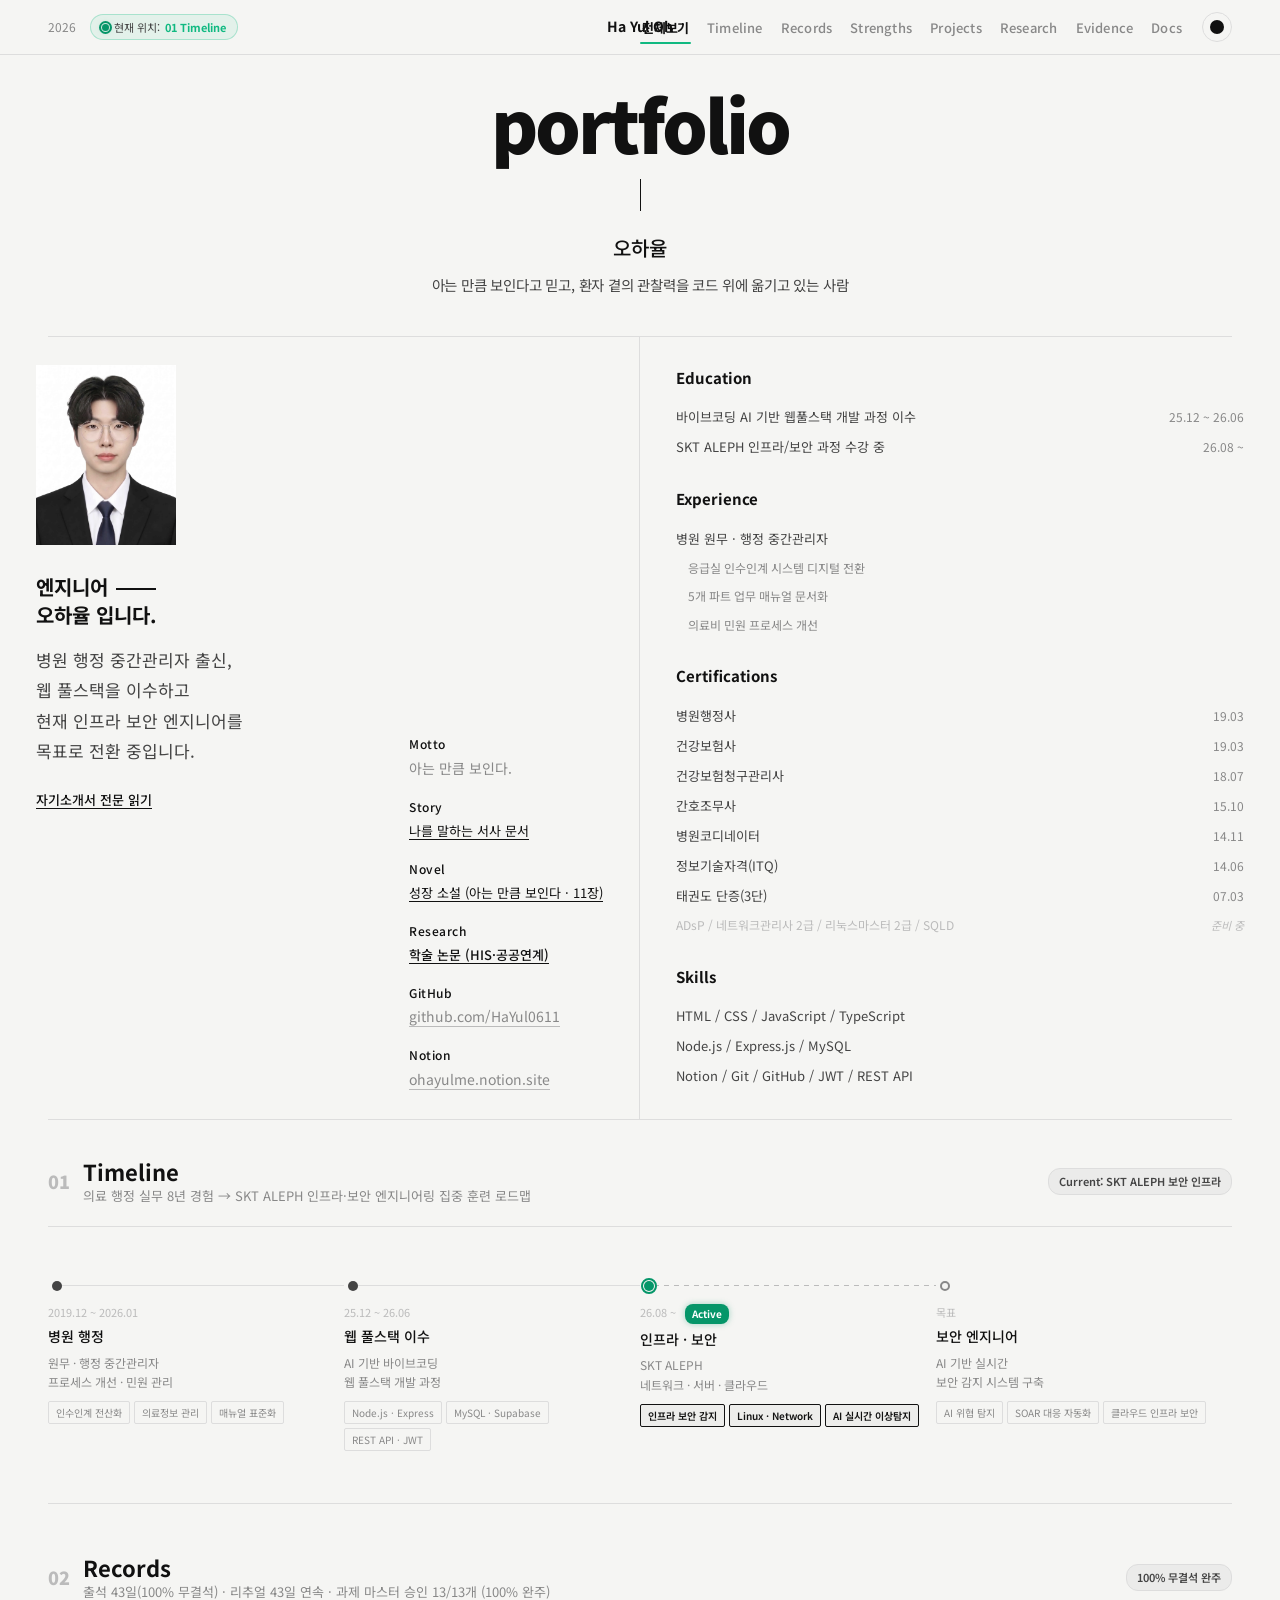
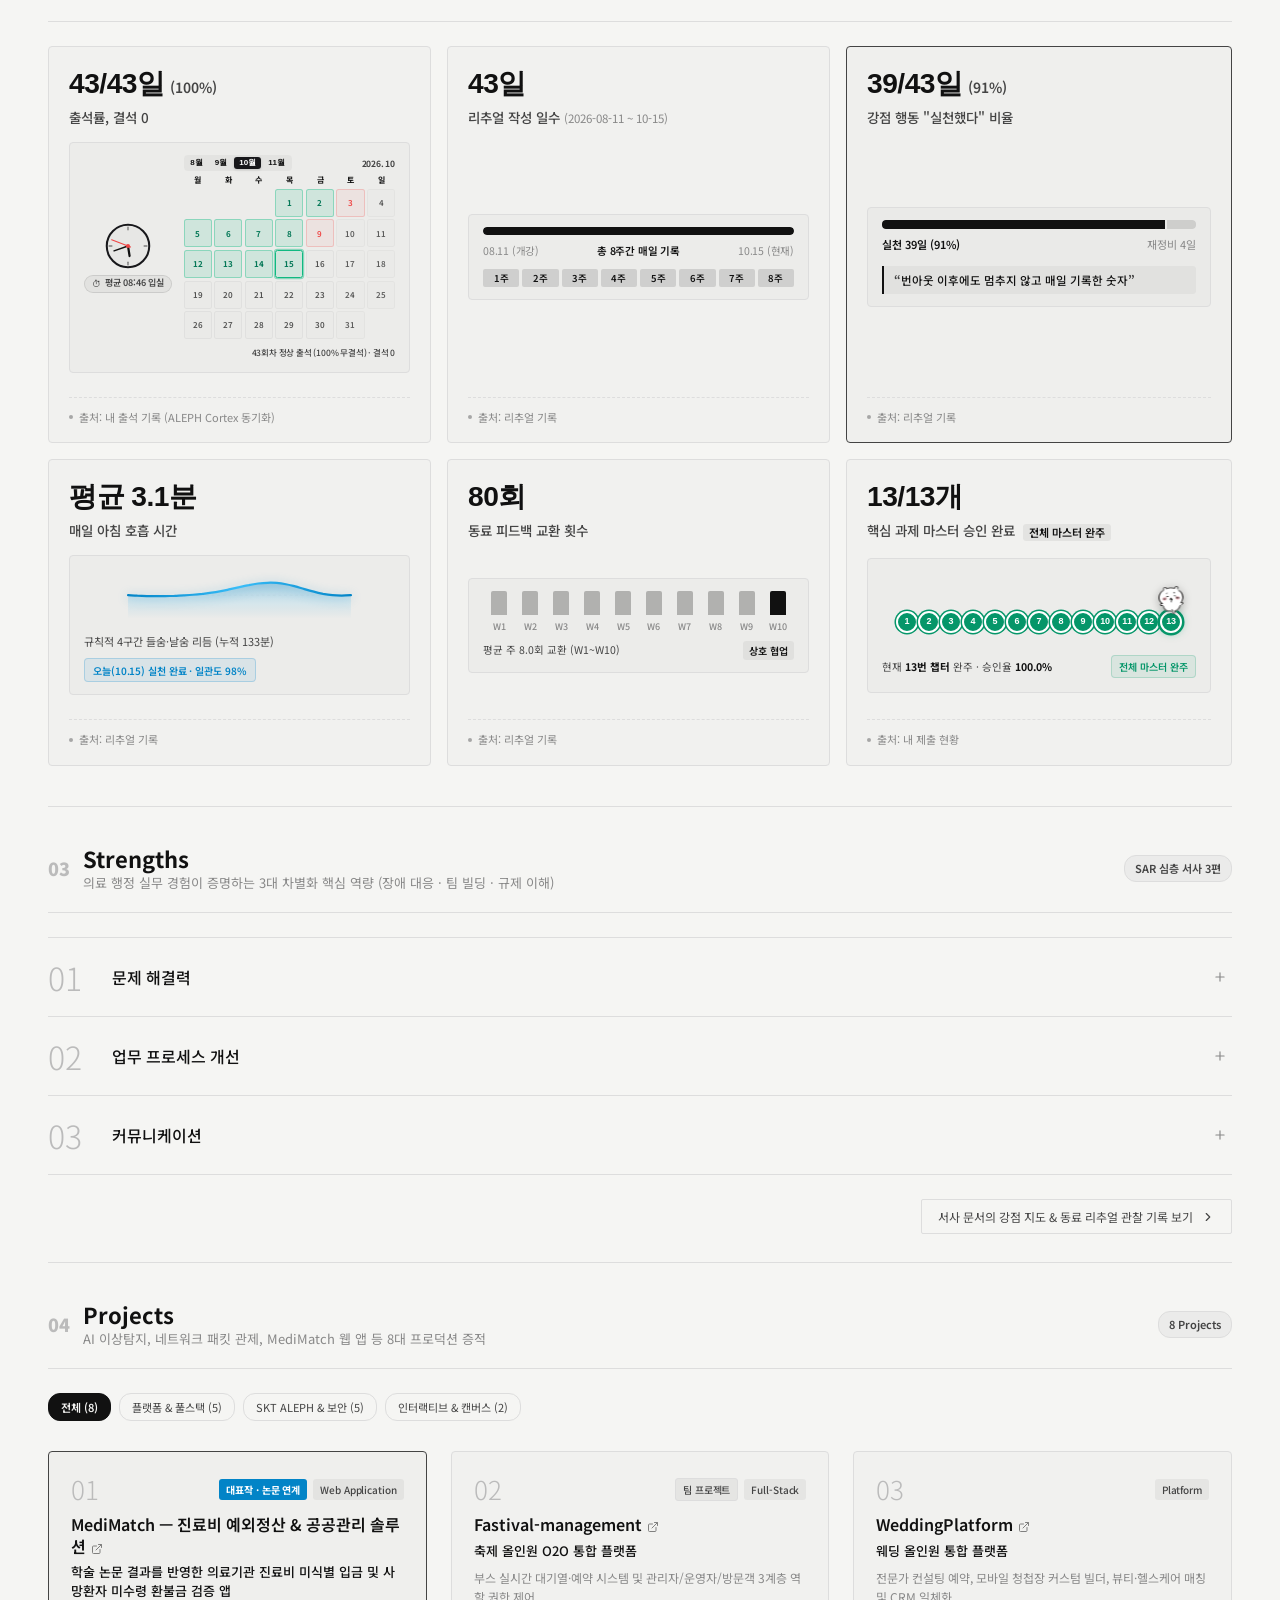
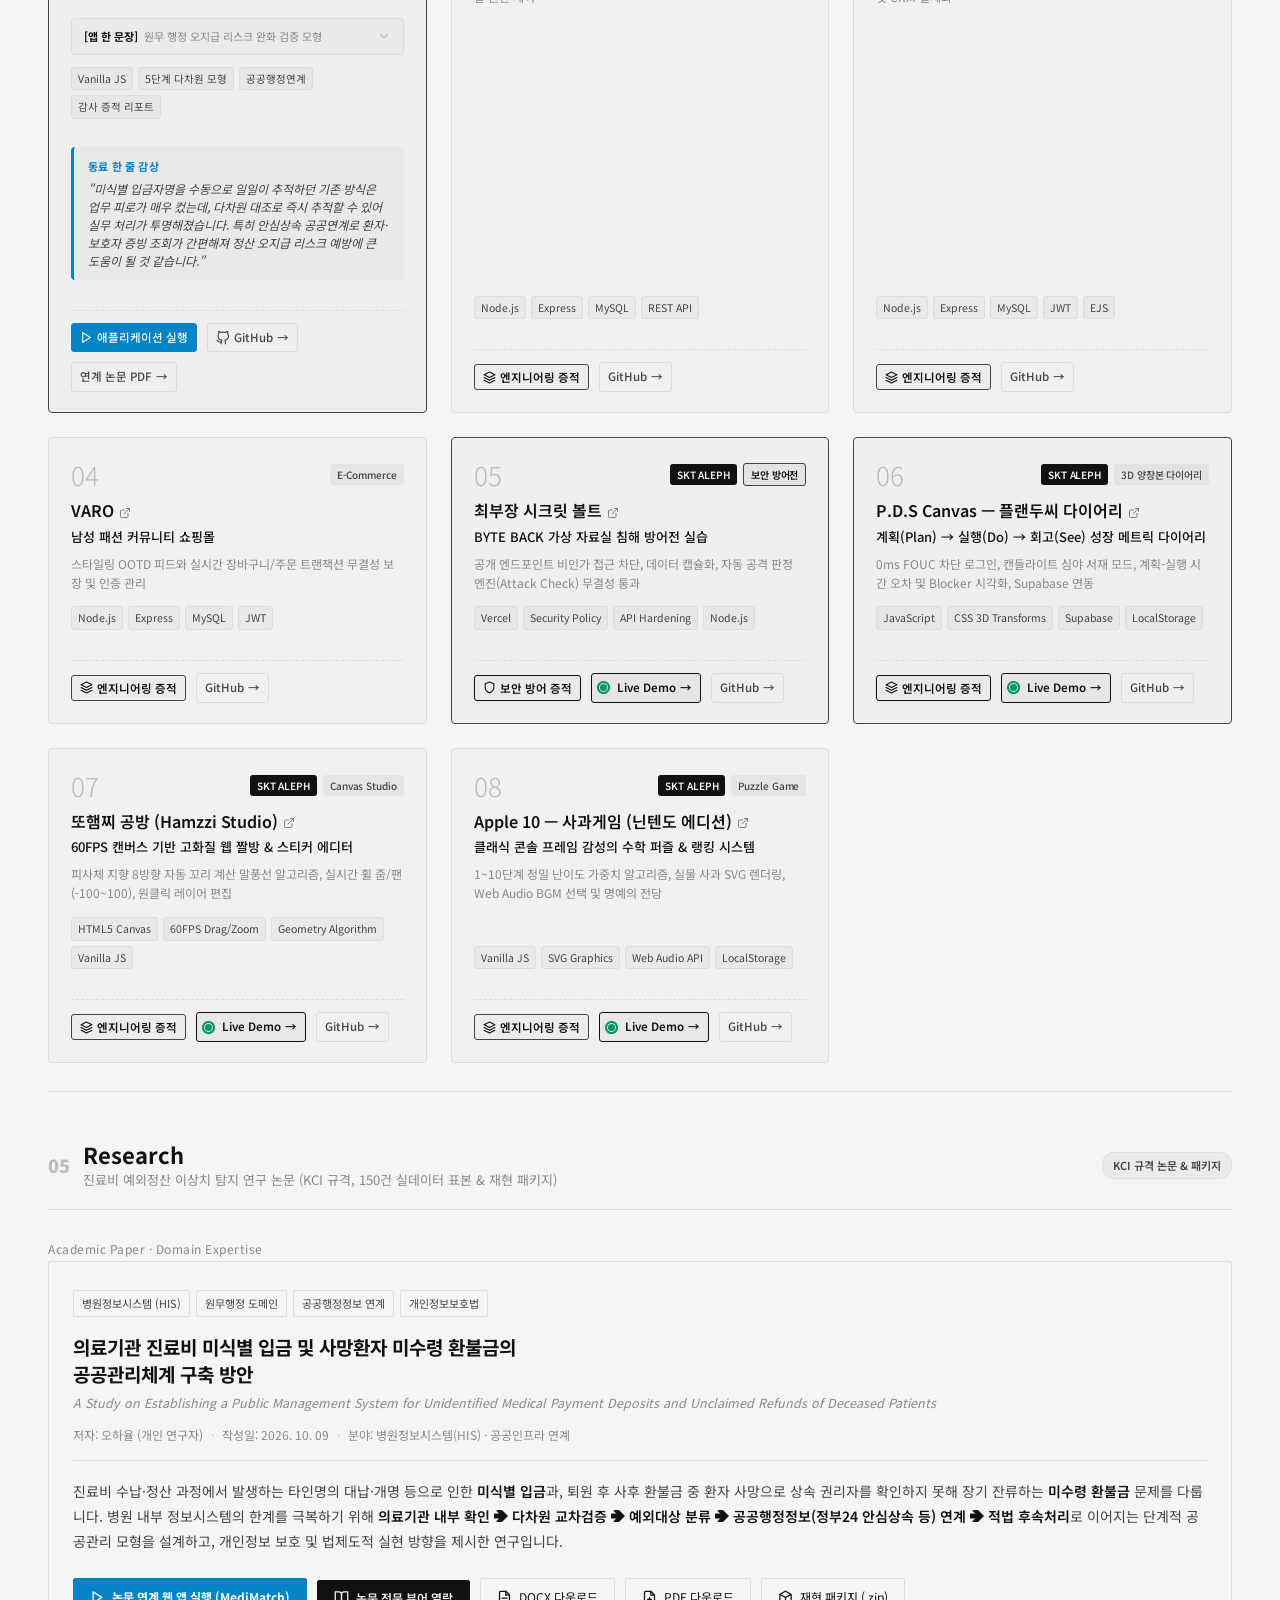
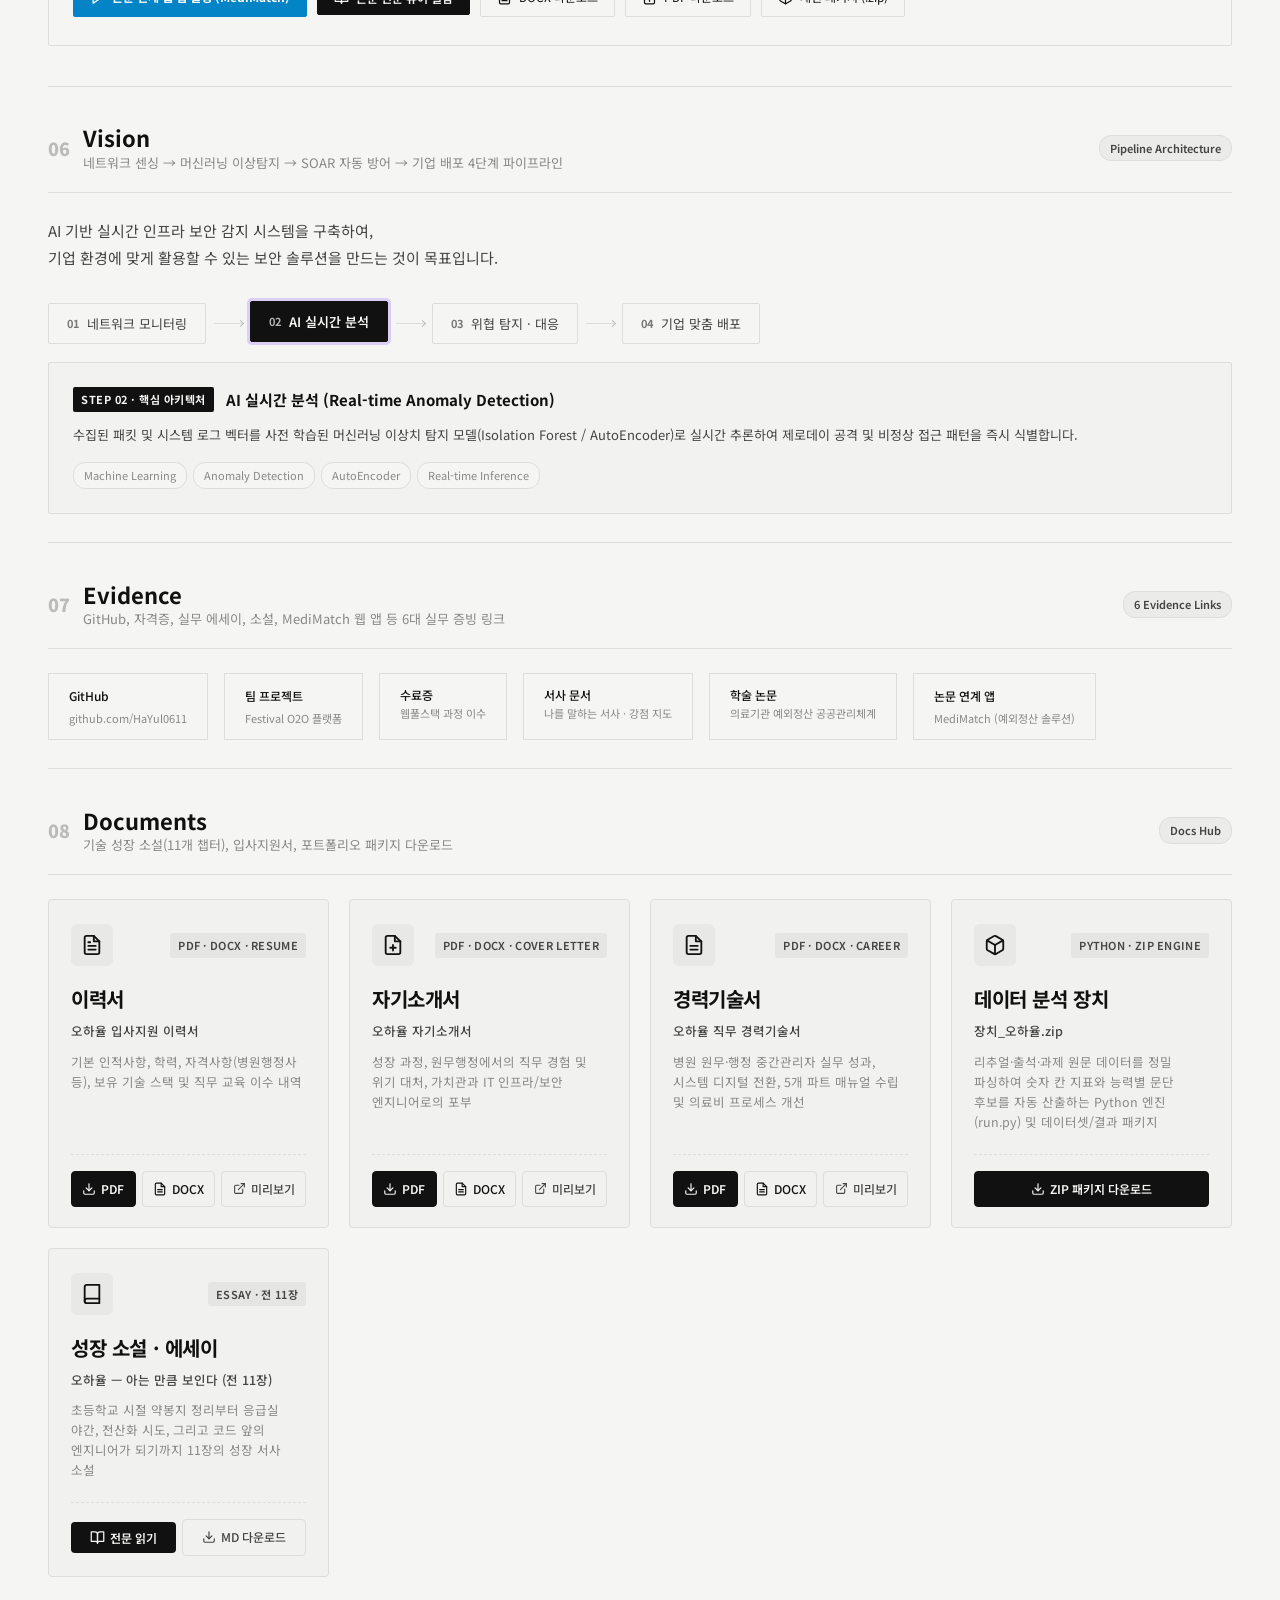
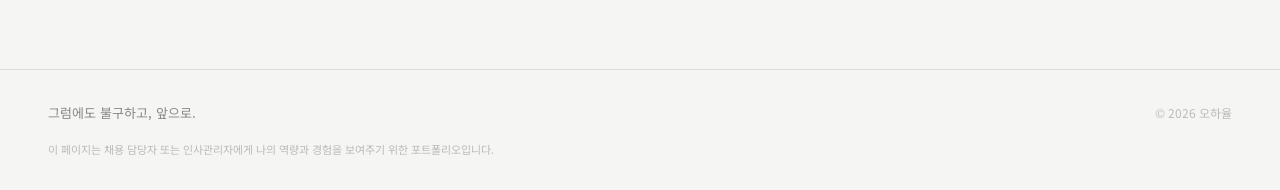
==== index.html @ f1a4db21 "feat(records): refine black analog clock, remove badge pulse, compact mini calendar with 8-11 multi-" ====
<!DOCTYPE html>
<html lang="ko">

<head>
  <meta charset="UTF-8">
  <meta name="viewport" content="width=device-width, initial-scale=1.0">
  <title>오하율 | Portfolio</title>
  <meta name="description" content="오하율의 포트폴리오 — IT 인프라, 보안 엔지니어링, 웹 풀스택 및 연구 서사">
  <link rel="canonical" href="https://hayul0611.github.io/SKT_ALEPH/">
  <link rel="preconnect" href="https://fonts.googleapis.com">
  <link rel="preconnect" href="https://fonts.gstatic.com" crossorigin>
  <link href="https://fonts.googleapis.com/css2?family=Noto+Sans+KR:wght@300;400;500;700;900&display=swap"
    rel="stylesheet">
  <link rel="icon" type="image/svg+xml"
    href="data:image/svg+xml,%3Csvg xmlns='http://www.w3.org/2000/svg' viewBox='0 0 32 32'%3E%3Crect width='32' height='32' rx='6' fill='%23111111'/%3E%3Ctext x='16' y='22' font-family='-apple-system, BlinkMacSystemFont, %22Segoe UI%22, sans-serif' font-size='16' font-weight='800' fill='%23ffffff' text-anchor='middle'%3EH%3C/text%3E%3C/svg%3E">
  <meta property="og:title" content="오하율 | Portfolio — IT 인프라 · 보안 · 풀스택">
  <meta property="og:description" content="병원 행정 중간관리자에서 웹 풀스택, 인프라 보안 엔지니어로의 전환. 오하율의 포트폴리오 및 서사 문서.">
  <meta property="og:image" content="https://hayul0611.github.io/SKT_ALEPH/assets/profile.jpg">
  <meta property="og:url" content="https://hayul0611.github.io/SKT_ALEPH/">
  <meta property="og:type" content="website">
  <meta name="twitter:card" content="summary_large_image">
  <meta name="twitter:title" content="오하율 | Portfolio — IT 인프라 · 보안 · 풀스택">
  <meta name="twitter:description" content="병원 행정 중간관리자에서 웹 풀스택, 인프라 보안 엔지니어로의 전환. 오하율의 포트폴리오 및 서사 문서.">
  <meta name="twitter:image" content="https://hayul0611.github.io/SKT_ALEPH/assets/profile.jpg">
  <link rel="stylesheet" href="css/style.css">
</head>

<body>
  <a href="#main" class="skip-link">본문 바로가기</a>

  <!-- 스크롤 진행률 인디케이터 (상단 2.5px 프로그레스 바) -->
  <div class="scroll-progress-bar" id="scrollProgressBar" aria-hidden="true"></div>

  <header class="nav" role="banner" id="mainHeader">
    <div class="nav-left">
      <span class="nav-year">2026</span>
      <span class="nav-reading-status" id="navReadingIndicator" aria-live="polite">
        <span class="reading-dot pulse-ring-dot" aria-hidden="true"></span>
        <span class="reading-prefix">현재 위치:</span>
        <strong class="reading-target" id="navReadingTarget">01 Timeline</strong>
      </span>
    </div>
    <a href="#main" class="nav-name" aria-label="메인 상단으로 이동">Ha Yul Oh</a>
    <div class="nav-right">
      <nav class="nav-links-desktop" aria-label="데스크톱 내비게이션">
        <a href="#all" class="nav-link nav-link-all is-active" data-tab="all" title="모든 섹션 연속 보기">전체보기</a>
        <a href="#timeline" class="nav-link" data-tab="timeline">Timeline</a>
        <a href="#metrics" class="nav-link" data-tab="metrics">Records</a>
        <a href="#strengths" class="nav-link" data-tab="strengths">Strengths</a>
        <a href="#projects" class="nav-link" data-tab="projects">Projects</a>
        <a href="#research" class="nav-link" data-tab="research">Research</a>
        <a href="#evidence" class="nav-link" data-tab="evidence">Evidence</a>
        <a href="#documents" class="nav-link" data-tab="documents">Docs</a>
      </nav>
      <button class="theme-toggle" id="themeToggle" type="button" aria-label="다크 모드 전환" title="화면 모드 전환 (라이트/다크)">
        <span class="theme-icon" id="themeIcon"></span>
      </button>
      <button class="nav-burger-btn" id="navBurgerBtn" type="button" aria-label="전체 메뉴 열기" aria-expanded="false"
        aria-controls="navDropdownMenu">
        <span class="burger-bar" aria-hidden="true"></span>
        <span class="burger-bar" aria-hidden="true"></span>
        <span class="burger-bar" aria-hidden="true"></span>
      </button>
    </div>

    <!-- 반응형 모바일/태블릿 드롭다운 메뉴 -->
    <div class="nav-dropdown-menu" id="navDropdownMenu" role="region" aria-label="모바일 내비게이션" hidden>
      <div class="nav-dropdown-status-box" id="navDropdownStatusBox">
        <span class="reading-dot pulse-ring-dot" aria-hidden="true"></span>
        <span class="dropdown-status-text">현재 위치: <strong id="navDropdownTarget">01 Timeline</strong></span>
      </div>
      <nav class="nav-dropdown-links" aria-label="모바일 섹션 링크">
        <a href="#all" class="nav-dropdown-link nav-dropdown-all is-active" data-tab="all">
          <span class="nav-link-num">ALL</span>
          <span class="nav-link-text">전체보기 (모두 펼치기)</span>
          <span class="nav-link-arrow">&rarr;</span>
        </a>
        <a href="#timeline" class="nav-dropdown-link" data-tab="timeline">
          <span class="nav-link-num">01</span>
          <span class="nav-link-text">Timeline (이력 &amp; 로드맵)</span>
          <span class="nav-link-arrow">&rarr;</span>
        </a>
        <a href="#metrics" class="nav-dropdown-link" data-tab="metrics">
          <span class="nav-link-num">02</span>
          <span class="nav-link-text">Records (핵심 정량 지표)</span>
          <span class="nav-link-arrow">&rarr;</span>
        </a>
        <a href="#strengths" class="nav-dropdown-link" data-tab="strengths">
          <span class="nav-link-num">03</span>
          <span class="nav-link-text">Strengths (기술 역량)</span>
          <span class="nav-link-arrow">&rarr;</span>
        </a>
        <a href="#projects" class="nav-dropdown-link" data-tab="projects">
          <span class="nav-link-num">04</span>
          <span class="nav-link-text">Projects (프로젝트 증적)</span>
          <span class="nav-link-arrow">&rarr;</span>
        </a>
        <a href="#research" class="nav-dropdown-link" data-tab="research">
          <span class="nav-link-num">05</span>
          <span class="nav-link-text">Research (학술 &amp; 논문)</span>
          <span class="nav-link-arrow">&rarr;</span>
        </a>
        <a href="#evidence" class="nav-dropdown-link" data-tab="evidence">
          <span class="nav-link-num">06</span>
          <span class="nav-link-text">Evidence (엔지니어링 증적)</span>
          <span class="nav-link-arrow">&rarr;</span>
        </a>
        <a href="#documents" class="nav-dropdown-link" data-tab="documents">
          <span class="nav-link-num">07</span>
          <span class="nav-link-text">Docs (공식 서류 &amp; 인증)</span>
          <span class="nav-link-arrow">&rarr;</span>
        </a>
      </nav>
    </div>
  </header>
  <main id="main">

    <!-- 히어로 섹션 -->

    <section class="hero" aria-label="메인 소개">
      <h1 class="hero-word">portfolio</h1>
      <div class="hero-line" aria-hidden="true"></div>
      <p class="hero-name">오하율</p>
      <p class="hero-sub">아는 만큼 보인다고 믿고, 환자 곁의 관찰력을 코드 위에 옮기고 있는 사람</p>

    </section>
    <hr class="divider">

    <!-- 소개 섹션 -->

    <section class="about" aria-label="자기소개">
      <div class="about-left">
        <div class="about-left-main">
          <div class="profile-photo-wrap">
            <picture>
              <source srcset="assets/profile.webp" type="image/webp">
              <img src="assets/profile.jpg" alt="오하율 프로필 사진" class="profile-photo" width="220" height="280"
                fetchpriority="high" decoding="async">
            </picture>
          </div>
          <h2 class="about-intro">
            엔지니어<span class="about-dash" aria-hidden="true"></span><br>
            오하율 입니다.
          </h2>
          <p class="about-desc">
            병원 행정 중간관리자 출신,<br>
            웹 풀스택을 이수하고<br>
            현재 인프라 보안 엔지니어를<br>
            목표로 전환 중입니다.
          </p>
          <p class="about-intro-action">
            <button type="button" class="about-story-btn intro-open-btn" id="introModalBtn" aria-label="자기소개서 전문 열람">
              자기소개서 전문 읽기
            </button>
          </p>
        </div>
        <div class="about-left-side">
          <p class="about-label">Motto</p>
          <p class="about-value">아는 만큼 보인다.</p>
          <p class="about-label">Story</p>
          <p class="about-value">
            <button type="button" class="about-story-btn" id="aboutStoryBtn" aria-label="서사 문서 열람">
              나를 말하는 서사 문서
            </button>
          </p>
          <p class="about-label">Novel</p>
          <p class="about-value">
            <button type="button" class="about-story-btn about-novel-btn" id="aboutNovelBtn"
              aria-label="성장 소설 전 11장 열람">
              성장 소설 (아는 만큼 보인다 · 11장)
            </button>
          </p>
          <p class="about-label">Research</p>
          <p class="about-value">
            <button type="button" class="about-story-btn about-paper-btn" id="aboutPaperBtn" aria-label="학술 연구 논문 열람">
              학술 논문 (HIS·공공연계)
            </button>
          </p>
          <p class="about-label">GitHub</p>
          <p class="about-value">
            <a href="https://github.com/HaYul0611" target="_blank" rel="noopener noreferrer">github.com/HaYul0611</a>
          </p>
          <p class="about-label">Notion</p>
          <p class="about-value">
            <a href="https://ohayulme.notion.site/Hello-I-m-47d346571e158253ac7f016556bc774e" target="_blank"
              rel="noopener noreferrer">ohayulme.notion.site</a>
          </p>
        </div>
      </div>
      <div class="about-right">
        <h3 class="section-title">Education</h3>
        <div class="info-row">
          <span class="info-text">바이브코딩 AI 기반 웹풀스택 개발 과정 이수</span>
          <span class="info-date">25.12 ~ 26.06</span>
        </div>
        <div class="info-row">
          <span class="info-text">SKT ALEPH 인프라/보안 과정 수강 중</span>
          <span class="info-date">26.08 ~</span>
        </div>
        <h3 class="section-title section-gap">Experience</h3>
        <div class="info-row">
          <span class="info-text">병원 원무 · 행정 중간관리자</span>
          <span class="info-date"></span>
        </div>
        <div class="info-row sub">
          <span class="info-text">응급실 인수인계 시스템 디지털 전환</span>
        </div>
        <div class="info-row sub">
          <span class="info-text">5개 파트 업무 매뉴얼 문서화</span>
        </div>
        <div class="info-row sub">
          <span class="info-text">의료비 민원 프로세스 개선</span>
        </div>
        <h3 class="section-title section-gap">Certifications</h3>
        <div class="info-row">
          <span class="info-text">병원행정사</span>
          <span class="info-date">19.03</span>
        </div>
        <div class="info-row">
          <span class="info-text">건강보험사</span>
          <span class="info-date">19.03</span>
        </div>
        <div class="info-row">
          <span class="info-text">건강보험청구관리사</span>
          <span class="info-date">18.07</span>
        </div>
        <div class="info-row">
          <span class="info-text">간호조무사</span>
          <span class="info-date">15.10</span>
        </div>
        <div class="info-row">
          <span class="info-text">병원코디네이터</span>
          <span class="info-date">14.11</span>
        </div>
        <div class="info-row">
          <span class="info-text">정보기술자격(ITQ)</span>
          <span class="info-date">14.06</span>
        </div>
        <div class="info-row">
          <span class="info-text">태권도 단증(3단)</span>
          <span class="info-date">07.03</span>
        </div>
        <div class="info-row preparing">
          <span class="info-text">ADsP / 네트워크관리사 2급 / 리눅스마스터 2급 / SQLD</span>
          <span class="info-date">준비 중</span>
        </div>
        <h3 class="section-title section-gap">Skills</h3>
        <div class="info-row">
          <span class="info-text">HTML / CSS / JavaScript / TypeScript</span>
        </div>
        <div class="info-row">
          <span class="info-text">Node.js / Express.js / MySQL</span>
        </div>
        <div class="info-row">
          <span class="info-text">Notion / Git / GitHub / JWT / REST API</span>
        </div>
      </div>

    </section>
    <hr class="divider">

    <!-- 타임라인 섹션 -->

    <section class="timeline-section section-tab-pane" id="timeline" data-tab-id="timeline" aria-label="경력 전환 타임라인">
      <div class="section-header-block">
        <div class="section-header-left">
          <span class="section-num-tag">01</span>
          <div class="section-title-wrap">
            <h2 class="section-title">Timeline</h2>
            <p class="section-summary-preview">의료 행정 실무 8년 경험 → SKT ALEPH 인프라·보안 엔지니어링 집중 훈련 로드맵</p>
          </div>
        </div>
        <div class="section-header-right">
          <span class="section-badge">Current: SKT ALEPH 보안 인프라</span>
        </div>
      </div>
      <div class="section-body">
        <div class="timeline" id="careerTimeline">
          <div class="timeline-item done">
            <span class="timeline-dot" aria-hidden="true"></span>
            <p class="timeline-period">2019.12 ~ 2026.01</p>
            <p class="timeline-title">병원 행정</p>
            <p class="timeline-desc">원무 · 행정 중간관리자<br>프로세스 개선 · 민원 관리</p>
            <div class="timeline-tags">
              <span class="time-tag">인수인계 전산화</span>
              <span class="time-tag">의료정보 관리</span>
              <span class="time-tag">매뉴얼 표준화</span>
            </div>
          </div>
          <div class="timeline-item done">
            <span class="timeline-dot" aria-hidden="true"></span>
            <p class="timeline-period">25.12 ~ 26.06</p>
            <p class="timeline-title">웹 풀스택 이수</p>
            <p class="timeline-desc">AI 기반 바이브코딩<br>웹 풀스택 개발 과정</p>
            <div class="timeline-tags">
              <span class="time-tag">Node.js · Express</span>
              <span class="time-tag">MySQL · Supabase</span>
              <span class="time-tag">REST API · JWT</span>
            </div>
          </div>
          <div class="timeline-item current active-track">
            <span class="timeline-dot current-pulse" aria-hidden="true"></span>
            <p class="timeline-period">26.08 ~ <span class="current-badge">Active</span></p>
            <p class="timeline-title">인프라 · 보안</p>
            <p class="timeline-desc">SKT ALEPH<br>네트워크 · 서버 · 클라우드</p>
            <div class="timeline-tags">
              <span class="time-tag highlight">인프라 보안 감지</span>
              <span class="time-tag highlight">Linux · Network</span>
              <span class="time-tag highlight">AI 실시간 이상탐지</span>
            </div>
          </div>
          <div class="timeline-item goal">
            <span class="timeline-dot" aria-hidden="true"></span>
            <p class="timeline-period">목표</p>
            <p class="timeline-title">보안 엔지니어</p>
            <p class="timeline-desc">AI 기반 실시간<br>보안 감지 시스템 구축</p>
            <div class="timeline-tags">
              <span class="time-tag">AI 위협 탐지</span>
              <span class="time-tag">SOAR 대응 자동화</span>
              <span class="time-tag">클라우드 인프라 보안</span>
            </div>
          </div>
    </section>
    <hr class="divider section-divider">

    <!-- 숫자 칸 섹션 (Records) -->

    <section class="metrics-section section-tab-pane" id="metrics" data-tab-id="metrics" aria-label="숫자로 증명하는 기록">
      <div class="section-header-block">
        <div class="section-header-left">
          <span class="section-num-tag">02</span>
          <div class="section-title-wrap">
            <h2 class="section-title">Records</h2>
            <p class="section-summary-preview" id="recordsSectionSummary">출석 43일(100% 무결석) · 리추얼 43일 연속 · 과제 마스터 승인
              13/13개 (100% 완주)</p>
          </div>
        </div>
        <div class="section-header-right">
          <span class="section-badge">100% 무결석 완주</span>
        </div>
      </div>
      <div class="section-body">
        <div class="metrics-grid">

          <!-- 1. 출석률 -->
          <div class="metric-card">
            <div class="metric-header-part">
              <div class="metric-num-wrap">
                <span class="metric-num" id="recordAttendanceDays">43/43일</span>
                <span class="metric-rate" id="recordAttendanceRate">(100%)</span>
              </div>
              <p class="metric-label">출석률, 결석 0</p>
            </div>

            <!-- 차트: 실시간 아날로그 시계 + 8~11월 미니 캘린더 그리드 (Cortex 동기화 & 요일 달력) -->
            <div class="metric-chart-wrap" aria-label="출석률 100% 실시간 시계 및 8~11월 미니 캘린더 시각화">
              <div class="attendance-visual" id="attendanceVisual">
                <!-- 좌측: 실시간 블랙 아날로그 시계 & 단정한 입실 시간 뱃지 -->
                <div class="attendance-clock-col">
                  <div class="live-clock-box" id="liveClockBox" title="실시간 아날로그 시계 (성실한 시간 무브먼트)" aria-label="실시간 아날로그 시계">
                    <svg class="analog-clock" viewBox="0 0 52 52" width="46" height="46" aria-hidden="true">
                      <!-- 블랙 다이얼 외곽 테두리 링 -->
                      <circle class="clock-dial-frame" cx="26" cy="26" r="23" />
                      <!-- 12, 3, 6, 9 인덱스 눈금 -->
                      <line class="clock-tick tick-12" x1="26" y1="5.5" x2="26" y2="8.5" />
                      <line class="clock-tick tick-3" x1="46.5" y1="26" x2="43.5" y2="26" />
                      <line class="clock-tick tick-6" x1="26" y1="46.5" x2="26" y2="43.5" />
                      <line class="clock-tick tick-9" x1="5.5" y1="26" x2="8.5" y2="26" />
                      <!-- 시침, 분침, 초침 바늘 (피벗 26, 26 기준 JS 실시간 회전) -->
                      <line class="clock-hand hour-hand" id="analogHourHand" x1="26" y1="26" x2="26" y2="15" stroke-linecap="round" />
                      <line class="clock-hand minute-hand" id="analogMinuteHand" x1="26" y1="26" x2="26" y2="10" stroke-linecap="round" />
                      <line class="clock-hand second-hand" id="analogSecondHand" x1="26" y1="29" x2="26" y2="7" stroke-linecap="round" />
                      <circle class="clock-pivot" cx="26" cy="26" r="2.2" />
                    </svg>
                  </div>
                  <!-- 펄스 없는 단정하고 자연스러운 입실 시간 태그 -->
                  <div class="clock-status-tag" id="attendanceClockTag" title="Cortex 실제 기록 기반 평균 입실 시간">
                    <span class="clock-icon-mini" aria-hidden="true">⏱</span>
                    <span class="clock-status-text" id="attendanceClockText">평균 08:46 입실</span>
                  </div>
                </div>

                <!-- 우측: 8월~11월 요일 달력 형태 미니 캘린더 그리드 -->
                <div class="attendance-calendar-col">
                  <!-- 상단 8월~11월 월 선택 탭 -->
                  <div class="cal-month-nav" aria-label="출석 기록 월 선택">
                    <div class="cal-month-tabs" role="tablist" id="calMonthTabs">
                      <button type="button" class="cal-month-tab" data-month="2026-08" role="tab" aria-selected="false">8월</button>
                      <button type="button" class="cal-month-tab" data-month="2026-09" role="tab" aria-selected="false">9월</button>
                      <button type="button" class="cal-month-tab active" data-month="2026-10" role="tab" aria-selected="true">10월</button>
                      <button type="button" class="cal-month-tab" data-month="2026-11" role="tab" aria-selected="false">11월</button>
                    </div>
                    <span class="cal-current-label" id="calCurrentLabel">2026. 10</span>
                  </div>

                  <div class="cal-days-header" aria-hidden="true">
                    <span>월</span><span>화</span><span>수</span><span>목</span><span>금</span><span>토</span><span>일</span>
                  </div>
                  <div class="cal-month-grid mini-cal-grid" id="attendanceCalGrid" role="grid" aria-label="8~11월 요일별 출석 달력">
                    <!-- JS로 선택된 월의 시작 요일 오프셋 및 일자별 Cortex 동기화 데이터 렌더링 -->
                  </div>
                  <div class="cal-footer-meta">
                    <span class="streak-caption" id="attendanceStreakCaption">43회차 정상 출석 (100% 무결석) · 결석 0</span>
                  </div>
                </div>

                <!-- 일자별 Cortex 실제 입실 시간 호버 플로팅 툴팁 -->
                <div class="cal-tooltip" id="calTooltip" role="tooltip" aria-hidden="true"></div>
              </div>
            </div>
            <div class="metric-source">
              <span class="metric-source-dot" aria-hidden="true"></span>
              <span>출처: <a href="https://aleph-omega.vercel.app/cortex?panel=tasks" target="_blank"
                  rel="noopener noreferrer" class="metric-source-link">내 출석 기록 (ALEPH Cortex 동기화)</a></span>
            </div>
          </div>

          <!-- 2. 리추얼 작성 일수 -->
          <div class="metric-card">
            <div class="metric-header-part">
              <div class="metric-num-wrap">
                <span class="metric-num" id="recordRitualDays">43일</span>
              </div>
              <p class="metric-label">리추얼 작성 일수 <span class="metric-date-range" id="recordRitualDateRange">(2026-08-11 ~
                  10-15)</span></p>
            </div>

            <!-- 차트: 8주간 지속 누적 타임라인 트래커 -->
            <div class="metric-chart-wrap" aria-label="리추얼 지속 기간 타임라인">
              <div class="timeline-bar-chart">
                <div class="timeline-bar-track">
                  <div class="timeline-bar-fill" style="width: 100%;"></div>
                  <div class="timeline-bar-pointer"></div>
                </div>
                <div class="timeline-bar-scale" aria-hidden="true">
                  <span class="scale-label">08.11 (개강)</span>
                  <span class="scale-mid">총 8주간 매일 기록</span>
                  <span class="scale-label" id="recordRitualCurrentDate">10.15 (현재)</span>
                </div>
                <div class="timeline-week-blocks" aria-hidden="true">
                  <span class="week-pill active">1주</span>
                  <span class="week-pill active">2주</span>
                  <span class="week-pill active">3주</span>
                  <span class="week-pill active">4주</span>
                  <span class="week-pill active">5주</span>
                  <span class="week-pill active">6주</span>
                  <span class="week-pill active">7주</span>
                  <span class="week-pill active">8주</span>
                </div>
              </div>
            </div>
            <div class="metric-source">
              <span class="metric-source-dot" aria-hidden="true"></span>
              <span>출처: 리추얼 기록</span>
            </div>
          </div>

          <!-- 3. 강점 행동 실천 비율 + 고난 장면 짝짓기 -->
          <div class="metric-card highlight-card">
            <div class="metric-header-part">
              <div class="metric-num-wrap">
                <span class="metric-num" id="recordPracticeDays">39/43일</span>
                <span class="metric-rate" id="recordPracticeRate">(91%)</span>
              </div>
              <p class="metric-label">강점 행동 "실천했다" 비율</p>
            </div>

            <!-- 차트: 90% 게이지 세그먼트 바 + 고난 인용 뱃지 -->
            <div class="metric-chart-wrap" aria-label="강점 행동 실천율 90%">
              <div class="practice-gauge-box">
                <div class="segmented-bar" aria-hidden="true">
                  <div class="segmented-fill" id="recordPracticeFill" style="width: 90.7%;"></div>
                  <div class="segmented-unfill" style="width: 9.3%;"></div>
                </div>
                <div class="gauge-meta-row">
                  <span class="gauge-tag-success" id="recordPracticeTag">실천 39일 (91%)</span>
                  <span class="gauge-tag-rest">재정비 4일</span>
                </div>
              </div>
              <div class="metric-quote-badge">
                <span class="quote-mark">“</span>번아웃 이후에도 멈추지 않고 매일 기록한 숫자<span class="quote-mark">”</span>
              </div>
            </div>
            <div class="metric-source">
              <span class="metric-source-dot" aria-hidden="true"></span>
              <span>출처: 리추얼 기록</span>
            </div>
          </div>

          <!-- 4. 아침 호흡 시간 -->
          <div class="metric-card">
            <div class="metric-header-part">
              <div class="metric-num-wrap">
                <span class="metric-num">평균 3.1분</span>
              </div>
              <p class="metric-label">매일 아침 호흡 시간</p>
            </div>

            <!-- 차트: 안정적인 호흡 루틴 SVG 스파크라인 파형 -->
            <div class="metric-chart-wrap" aria-label="아침 호흡 루틴 일자별 파형 그래프">
              <div class="sparkline-chart-box">
                <svg class="sparkline-svg" id="sparklineSvg" viewBox="0 0 240 56">
                  <defs>

                    <!-- 은은하고 청량한 푸른빛 호흡 그라디언트 -->
                    <linearGradient id="breatheGrad" x1="0" y1="0" x2="0" y2="1">
                      <stop offset="0%" stop-color="#0284c7" stop-opacity="0.32" />
                      <stop offset="60%" stop-color="#38bdf8" stop-opacity="0.12" />
                      <stop offset="100%" stop-color="#0284c7" stop-opacity="0.0" />
                    </linearGradient>
                    <linearGradient id="breatheLineGrad" x1="0" y1="0" x2="1" y2="0">
                      <stop offset="0%" stop-color="#0284c7" />
                      <stop offset="50%" stop-color="#38bdf8" />
                      <stop offset="100%" stop-color="#0284c7" />
                    </linearGradient>
                  </defs>

                  <!-- 평균 3.1분 기준 점선 가이드 -->
                  <line x1="0" y1="25" x2="240" y2="25" class="sparkline-guide" stroke-dasharray="3,3" />

                  <!-- 부드러운 푸른빛 호흡 그라디언트 영역 -->
                  <path class="sparkline-area" id="sparklineWaveArea"
                    d="M 0,25 Q 15,10 30,25 T 60,25 T 90,25 T 120,25 T 150,25 T 180,25 T 210,25 T 240,25 L 240,54 L 0,54 Z" />

                  <!-- 메인 호흡 유기적 푸른빛 파동 곡선 -->
                  <path class="sparkline-line" id="sparklineWaveLine"
                    d="M 0,25 Q 15,10 30,25 T 60,25 T 90,25 T 120,25 T 150,25 T 180,25 T 210,25 T 240,25" />
                </svg>
                <div class="sparkline-meta">
                  <span>규칙적 4구간 들숨·날숨 리듬 (누적 133분)</span>
                  <span class="sparkline-badge" id="recordBreatheBadge">오늘(10.15) 실천 완료 · 일관도 98%</span>
                </div>
              </div>
            </div>
            <div class="metric-source">
              <span class="metric-source-dot" aria-hidden="true"></span>
              <span>출처: 리추얼 기록</span>
            </div>
          </div>

          <!-- 5. 동료 피드백 교환 횟수 -->
          <div class="metric-card">
            <div class="metric-header-part">
              <div class="metric-num-wrap">
                <span class="metric-num">80회</span>
              </div>
              <p class="metric-label">동료 피드백 교환 횟수</p>
            </div>

            <!-- 차트: 주차별 피드백 교환 볼륨 미니 바 차트 -->
            <div class="metric-chart-wrap" aria-label="주차별 피드백 교환 빈도 막대 그래프">
              <div class="mini-bar-chart">
                <div class="bars-container" aria-hidden="true">
                  <div class="bar-col"><span class="bar-fill" style="height: 60%;" title="1주차: 6회"></span><span
                      class="bar-x">W1</span></div>
                  <div class="bar-col"><span class="bar-fill" style="height: 70%;" title="2주차: 7회"></span><span
                      class="bar-x">W2</span></div>
                  <div class="bar-col"><span class="bar-fill" style="height: 90%;" title="3주차: 9회"></span><span
                      class="bar-x">W3</span></div>
                  <div class="bar-col"><span class="bar-fill" style="height: 80%;" title="4주차: 8회"></span><span
                      class="bar-x">W4</span></div>
                  <div class="bar-col"><span class="bar-fill" style="height: 95%;" title="5주차: 9회"></span><span
                      class="bar-x">W5</span></div>
                  <div class="bar-col"><span class="bar-fill" style="height: 80%;" title="6주차: 8회"></span><span
                      class="bar-x">W6</span></div>
                  <div class="bar-col"><span class="bar-fill" style="height: 80%;" title="7주차: 8회"></span><span
                      class="bar-x">W7</span></div>
                  <div class="bar-col"><span class="bar-fill" style="height: 90%;" title="8주차: 9회"></span><span
                      class="bar-x">W8</span></div>
                  <div class="bar-col"><span class="bar-fill" style="height: 80%;" title="9주차: 8회"></span><span
                      class="bar-x">W9</span></div>
                  <div class="bar-col"><span class="bar-fill active" style="height: 85%;"
                      title="10주차: 8회 (이번 주)"></span><span class="bar-x">W10</span></div>
                </div>
                <div class="bar-chart-meta">
                  <span>평균 주 8.0회 교환 (W1~W10)</span>
                  <span class="bar-total-tag">상호 협업</span>
                </div>
              </div>
            </div>
            <div class="metric-source">
              <span class="metric-source-dot" aria-hidden="true"></span>
              <span>출처: 리추얼 기록</span>
            </div>
          </div>

          <!-- 6. 핵심 과제 마스터 승인 -->
          <div class="metric-card">
            <div class="metric-header-part">
              <div class="metric-num-wrap">
                <span class="metric-num" id="recordTasksCount">13/13개</span>
              </div>
              <p class="metric-label">핵심 과제 마스터 승인 완료 <span class="metric-progress-tag" id="recordTasksTag">전체 마스터
                  완주</span></p>
            </div>

            <!-- 차트: 13단계 과제 로드맵 지하철 노선도 트래커 (하드코딩 없는 동적 캐릭터 러너) -->
            <div class="metric-chart-wrap" aria-label="13개 과제 지하철 노선도 트래커">
              <div class="subway-stepper-box" id="subwayStepperBox">
                <div class="subway-track-wrapper" id="subwayTrackWrapper">
                  <!-- 지하철 노선 관통 레일 선 (베이스 트랙 + 활성 구간 채움) -->
                  <div class="subway-rail-line" id="subwayRailLine">
                    <div class="subway-rail-fill" id="subwayRailFill"></div>
                  </div>

                  <!-- 동적으로 이동하는 귀여운 러너 캐릭터 (하드코딩 X, JS로 위치 및 모션 제어) -->
                  <div class="subway-character-floater" id="subwayCharFloater" aria-label="현재 위치 챕터 러너">
                    <img src="assets/character_runner.png" alt="과제 러너 캐릭터" class="subway-character-img" />
                  </div>

                  <!-- 1~13 지하철 역 노드 (노란색 테두리/집중지원 완전 제거된 깨끗한 노선도) -->
                  <div class="subway-stations-container" id="subwayStationsContainer">
                    <button type="button" class="subway-station" data-station="1" title="1번 챕터 과제 완료">
                      <span class="station-circle"><span class="station-num">1</span></span>
                    </button>
                    <button type="button" class="subway-station" data-station="2" title="2번 챕터 과제 완료">
                      <span class="station-circle"><span class="station-num">2</span></span>
                    </button>
                    <button type="button" class="subway-station" data-station="3" title="3번 챕터 과제 완료">
                      <span class="station-circle"><span class="station-num">3</span></span>
                    </button>
                    <button type="button" class="subway-station" data-station="4" title="4번 챕터 과제 완료">
                      <span class="station-circle"><span class="station-num">4</span></span>
                    </button>
                    <button type="button" class="subway-station" data-station="5" title="5번 챕터 과제 완료">
                      <span class="station-circle"><span class="station-num">5</span></span>
                    </button>
                    <button type="button" class="subway-station" data-station="6" title="6번 챕터 과제 완료">
                      <span class="station-circle"><span class="station-num">6</span></span>
                    </button>
                    <button type="button" class="subway-station" data-station="7" title="7번 챕터 과제 완료">
                      <span class="station-circle"><span class="station-num">7</span></span>
                    </button>
                    <button type="button" class="subway-station" data-station="8" title="8번 챕터 과제 완료">
                      <span class="station-circle"><span class="station-num">8</span></span>
                    </button>
                    <button type="button" class="subway-station" data-station="9" title="9번 챕터 과제 완료">
                      <span class="station-circle"><span class="station-num">9</span></span>
                    </button>
                    <button type="button" class="subway-station" data-station="10" title="10번 챕터 과제 완료">
                      <span class="station-circle"><span class="station-num">10</span></span>
                    </button>
                    <button type="button" class="subway-station" data-station="11" title="11번 챕터 과제 완료">
                      <span class="station-circle"><span class="station-num">11</span></span>
                    </button>
                    <button type="button" class="subway-station" data-station="12" title="12번 챕터 과제 완료">
                      <span class="station-circle"><span class="station-num">12</span></span>
                    </button>
                    <button type="button" class="subway-station is-current" data-station="13" title="13번 챕터 (마스터 완주)">
                      <span class="station-circle"><span class="station-num">13</span></span>
                    </button>
                  </div>
                </div>
                <div class="stepper-meta">
                  <span class="stepper-status" id="subwayStationStatus">현재 <strong>13번 챕터</strong> 완주 · 승인율
                    <strong>100.0%</strong></span>
                  <span class="stepper-badge" id="subwayBadge">전체 마스터 완주</span>
                </div>
              </div>
            </div>
            <div class="metric-source">
              <span class="metric-source-dot" aria-hidden="true"></span>
              <span>출처: <a href="https://aleph-omega.vercel.app/cortex?panel=tasks" target="_blank"
                  rel="noopener noreferrer" class="metric-source-link">내 제출 현황</a></span>
            </div>
          </div>
        </div>
    </section>
    <hr class="divider section-divider">

    <!-- 강점 SAR 섹션 -->

    <section class="strengths section-tab-pane" id="strengths" data-tab-id="strengths" aria-label="핵심 강점">
      <div class="section-header-block">
        <div class="section-header-left">
          <span class="section-num-tag">03</span>
          <div class="section-title-wrap">
            <h2 class="section-title">Strengths</h2>
            <p class="section-summary-preview">의료 행정 실무 경험이 증명하는 3대 차별화 핵심 역량 (장애 대응 · 팀 빌딩 · 규제 이해)</p>
          </div>
        </div>
        <div class="section-header-right">
          <span class="section-badge">SAR 심층 서사 3편</span>
        </div>
      </div>
      <div class="section-body">
        <div class="sar-list">
          <div class="sar-item">
            <button class="sar-toggle" type="button" aria-expanded="false" aria-controls="sar1-detail">
              <span class="sar-number" aria-hidden="true">01</span>
              <span class="sar-name">문제 해결력</span>
              <span class="sar-arrow" aria-hidden="true">
                <svg viewBox="0 0 24 24" fill="none" stroke="currentColor" stroke-width="2" stroke-linecap="round"
                  stroke-linejoin="round" width="14" height="14">
                  <line x1="12" y1="5" x2="12" y2="19"></line>
                  <line x1="5" y1="12" x2="19" y2="12"></line>
                </svg>
              </span>
            </button>
            <div class="sar-detail" id="sar1-detail" hidden>
              <div class="sar-step">
                <span class="sar-label">상황</span>
                <p>응급실 교대 근무 시 구두 인수인계로 인해 업무 누락과 미신고가 반복 발생하여 민원 및 타 부서의 지적이 이어졌습니다.</p>
              </div>
              <div class="sar-step">
                <span class="sar-label">행동</span>
                <p>구글 스프레드시트와 Docs를 도입하여 고정 업무, 특이사항, 인수인계 내용을 기록하고 근무지 외 교대 근무자에게 실시간으로 공유되는 환경을 구축했습니다.</p>
              </div>
              <div class="sar-step">
                <span class="sar-label">결과</span>
                <p>야간 감염병 신고 누락이 감소하고, 상급자 지시와 특이 환자 정보가 빠르게 공유되면서 업무 실수와 근무자 스트레스가 줄었습니다.</p>
              </div>
            </div>
          </div>
          <div class="sar-item">
            <button class="sar-toggle" type="button" aria-expanded="false" aria-controls="sar2-detail">
              <span class="sar-number" aria-hidden="true">02</span>
              <span class="sar-name">업무 프로세스 개선</span>
              <span class="sar-arrow" aria-hidden="true">
                <svg viewBox="0 0 24 24" fill="none" stroke="currentColor" stroke-width="2" stroke-linecap="round"
                  stroke-linejoin="round" width="14" height="14">
                  <line x1="12" y1="5" x2="12" y2="19"></line>
                  <line x1="5" y1="12" x2="19" y2="12"></line>
                </svg>
              </span>
            </button>
            <div class="sar-detail" id="sar2-detail" hidden>
              <div class="sar-step">
                <span class="sar-label">상황</span>
                <p>신규 입사자가 파트별 업무 구분이 불명확하여 혼동과 부담감으로 업무 실수가 발생했습니다.</p>
              </div>
              <div class="sar-step">
                <span class="sar-label">행동</span>
                <p>응급실, 외래, 의무기록, 제증명, 입원 등 5개 파트로 분류하고, 각 파트별 주요 업무 루틴과 매뉴얼을 문서화했습니다.</p>
              </div>
              <div class="sar-step">
                <span class="sar-label">결과</span>
                <p>파트 간 업무 구분이 명확해지면서 신규 입사자의 타 파트 업무 습득력이 향상되었습니다.</p>
              </div>
            </div>
          </div>
          <div class="sar-item">
            <button class="sar-toggle" type="button" aria-expanded="false" aria-controls="sar3-detail">
              <span class="sar-number" aria-hidden="true">03</span>
              <span class="sar-name">커뮤니케이션</span>
              <span class="sar-arrow" aria-hidden="true">
                <svg viewBox="0 0 24 24" fill="none" stroke="currentColor" stroke-width="2" stroke-linecap="round"
                  stroke-linejoin="round" width="14" height="14">
                  <line x1="12" y1="5" x2="12" y2="19"></line>
                  <line x1="5" y1="12" x2="19" y2="12"></line>
                </svg>
              </span>
            </button>
            <div class="sar-detail" id="sar3-detail" hidden>
              <div class="sar-step">
                <span class="sar-label">상황</span>
                <p>의료진과 심사팀 간 비용 문제로 환자 및 보호자 민원이 발생하고, 외부 보험사 문의와 2차 민원으로 확대되었습니다.</p>
              </div>
              <div class="sar-step">
                <span class="sar-label">행동</span>
                <p>의료진에서 원무로 비용 안내, 심사팀에서 원무로 급여/비급여 확인, 원무에서 의료진으로 공유되는 정보 흐름을 정립하고, 외부 문의는 원무과에서 종합 답변하도록 프로세스를
                  강화했습니다.
                </p>
              </div>
              <div class="sar-step">
                <span class="sar-label">결과</span>
                <p>고비용 검사 시 사전 동의와 전자서명 절차가 도입되어 비용 민원이 감소했고, 환자에게 개인 보험 확인 방향을 안내하여 비용 부담을 낮출 수 있었습니다.</p>
              </div>
            </div>
          </div>
        </div>
        <div class="strengths-footer-link">
          <button type="button" class="strengths-story-btn" id="strengthsStoryBtn" data-story-target="story-sec-2"
            aria-label="서사 문서의 강점 지도 및 동료 리추얼 관찰 기록 열람">
            <span>서사 문서의 강점 지도 &amp; 동료 리추얼 관찰 기록 보기</span>
            <svg viewBox="0 0 24 24" fill="none" stroke="currentColor" stroke-width="2" stroke-linecap="round"
              stroke-linejoin="round" width="14" height="14" aria-hidden="true">
              <polyline points="9 18 15 12 9 6"></polyline>
            </svg>
          </button>
        </div>
    </section>
    <hr class="divider section-divider">

    <!-- 프로젝트 섹션 -->

    <section class="projects section-tab-pane" id="projects" data-tab-id="projects" aria-label="프로젝트">
      <div class="section-header-block">
        <div class="section-header-left">
          <span class="section-num-tag">04</span>
          <div class="section-title-wrap">
            <h2 class="section-title">Projects</h2>
            <p class="section-summary-preview">AI 이상탐지, 네트워크 패킷 관제, MediMatch 웹 앱 등 8대 프로덕션 증적</p>
          </div>
        </div>
        <div class="section-header-right">
          <span class="section-badge">8 Projects</span>
        </div>
      </div>
      <div class="section-body">
        <div class="projects-filter-wrap">
          <div class="project-filter-bar" role="tablist" aria-label="프로젝트 분류 필터">
            <button type="button" class="proj-chip active" data-filter="all">전체 (8)</button>
            <button type="button" class="proj-chip" data-filter="platform">플랫폼 &amp; 풀스택 (5)</button>
            <button type="button" class="proj-chip" data-filter="security">SKT ALEPH &amp; 보안 (5)</button>
            <button type="button" class="proj-chip" data-filter="interactive">인터랙티브 &amp; 캔버스 (2)</button>
          </div>
        </div>
        <div class="project-grid" id="projectGrid">

          <!-- 01. MediMatch (대표작 · 논문 연계 애플리케이션) -->
          <div class="project-item featured-project" data-category="platform security">
            <div class="project-item-top">
              <span class="project-num" aria-hidden="true">01</span>
              <div class="project-badge-group">
                <span class="proj-type-tag" style="background:#0284c7; color:#fff; font-weight:700;">대표작 · 논문 연계</span>
                <span class="proj-type-tag">Web Application</span>
              </div>
            </div>
            <h3 class="project-name">
              <a href="https://hayul0611.github.io/MediMatch/" target="_blank" rel="noopener noreferrer">MediMatch — 진료비
                예외정산 &amp; 공공관리
                솔루션<svg class="project-ext-icon" viewBox="0 0 24 24" fill="none" stroke="currentColor" stroke-width="2"
                  stroke-linecap="round" stroke-linejoin="round" aria-hidden="true">
                  <path d="M18 13v6a2 2 0 0 1-2 2H5a2 2 0 0 1-2-2V8a2 2 0 0 1 2-2h6"></path>
                  <polyline points="15 3 21 3 21 9"></polyline>
                  <line x1="10" y1="14" x2="21" y2="3"></line>
                </svg></a>
            </h3>
            <p class="project-desc">학술 논문 결과를 반영한 의료기관 진료비 미식별 입금 및 사망환자 미수령 환불금 검증 앱</p>
            <details class="proj-accordion" id="mediMatchSummaryAccordion">
              <summary class="proj-accordion-summary">
                <div class="proj-accordion-title-wrap">
                  <span class="proj-accordion-badge">[앱 한 문장]</span>
                  <span class="proj-accordion-text">원무 행정 오지급 리스크 완화 검증 모형</span>
                </div>
                <svg class="proj-accordion-arrow" viewBox="0 0 24 24" fill="none" stroke="currentColor" stroke-width="2"
                  stroke-linecap="round" stroke-linejoin="round" aria-hidden="true">
                  <polyline points="6 9 12 15 18 9"></polyline>
                </svg>
              </summary>
              <div class="proj-accordion-content">
                <p>병원 원무과 행정 담당자가 타인명의 송금이나 사망환자 진료비 환불금을 정산할 때, 이 앱이 논문에서 규명한 '5단계 다차원 교차검증 및 안심상속 공공연계 모형'을 통해 미식별 입금을
                  신속히 대조하고 적법 상속권자를 다각도로 검증하여 오지급 위험을 획기적으로 낮추고 실무 착오 리스크를 최소화해 줍니다.</p>
              </div>
            </details>
            <div class="project-tech-tags">
              <span class="tech-pill">Vanilla JS</span>
              <span class="tech-pill">5단계 다차원 모형</span>
              <span class="tech-pill">공공행정연계</span>
              <span class="tech-pill">감사 증적 리포트</span>
            </div>
            <div class="project-peer-review">
              <span class="peer-quote-badge">동료 한 줄 감상</span>
              <p class="peer-quote-text">"미식별 입금자명을 수동으로 일일이 추적하던 기존 방식은 업무 피로가 매우 컸는데, 다차원 대조로 즉시 추적할 수 있어 실무 처리가
                투명해졌습니다. 특히 안심상속 공공연계로 환자·보호자 증빙 조회가 간편해져 정산 오지급 리스크 예방에 큰 도움이 될 것 같습니다."</p>
            </div>
            <div class="project-links">
              <a href="https://hayul0611.github.io/MediMatch/" target="_blank" rel="noopener noreferrer"
                class="proj-link-btn app-launch-btn primary-action"
                style="background:#0284c7; color:#fff; border-color:#0284c7;" aria-label="MediMatch 웹 앱 새 탭에서 실행">
                <svg class="proof-svg" viewBox="0 0 24 24" fill="none" stroke="currentColor" stroke-width="2"
                  stroke-linecap="round" stroke-linejoin="round" aria-hidden="true">
                  <polygon points="5 3 19 12 5 21 5 3"></polygon>
                </svg>
                <span>애플리케이션 실행</span>
              </a>
              <a href="https://github.com/HaYul0611/MediMatch" target="_blank" rel="noopener noreferrer"
                class="proj-link-btn" aria-label="MediMatch GitHub 저장소 바로가기">
                <svg viewBox="0 0 24 24" fill="none" stroke="currentColor" stroke-width="2" stroke-linecap="round"
                  stroke-linejoin="round" width="14" height="14" aria-hidden="true">
                  <path
                    d="M9 19c-5 1.5-5-2.5-7-3m14 6v-3.87a3.37 3.37 0 0 0-.94-2.61c3.14-.35 6.44-1.54 6.44-7A5.44 5.44 0 0 0 20 4.77 5.07 5.07 0 0 0 19.91 1S18.73.65 16 2.48a13.38 13.38 0 0 0-7 0C6.27.65 5.09 1 5.09 1A5.07 5.07 0 0 0 5 4.77a5.44 5.44 0 0 0-1.5 3.78c0 5.42 3.3 6.61 6.44 7A3.37 3.37 0 0 0 9 18.13V22">
                  </path>
                </svg>
                <span>GitHub</span> &rarr;
              </a>
              <a href="research_paper/논문_의료기관_진료비_미식별_입금_및_사망환자_미수령_환불금의_공공관리체계_구축_방안_오하율.pdf" download
                class="proj-link-btn" aria-label="연계 논문 PDF 다운로드">
                <span>연계 논문 PDF</span> &rarr;
              </a>
            </div>
          </div>

          <!-- 02. Fastival-management (팀 프로젝트 / 플랫폼) -->
          <div class="project-item" data-category="platform">
            <div class="project-item-top">
              <span class="project-num" aria-hidden="true">02</span>
              <div class="project-badge-group">
                <span class="proj-type-tag team">팀 프로젝트</span>
                <span class="proj-type-tag">Full-Stack</span>
              </div>
            </div>
            <h3 class="project-name">
              <a href="https://github.com/rkdwlsdnjs9-prog/Fastival-management-master" target="_blank"
                rel="noopener noreferrer">Fastival-management<svg class="project-ext-icon" viewBox="0 0 24 24"
                  fill="none" stroke="currentColor" stroke-width="2" stroke-linecap="round" stroke-linejoin="round"
                  aria-hidden="true">
                  <path d="M18 13v6a2 2 0 0 1-2 2H5a2 2 0 0 1-2-2V8a2 2 0 0 1 2-2h6"></path>
                  <polyline points="15 3 21 3 21 9"></polyline>
                  <line x1="10" y1="14" x2="21" y2="3"></line>
                </svg></a>
            </h3>
            <p class="project-desc">축제 올인원 O2O 통합 플랫폼</p>
            <p class="project-highlight">부스 실시간 대기열·예약 시스템 및 관리자/운영자/방문객 3계층 역할 권한 제어</p>
            <div class="project-tech-tags">
              <span class="tech-pill">Node.js</span>
              <span class="tech-pill">Express</span>
              <span class="tech-pill">MySQL</span>
              <span class="tech-pill">REST API</span>
            </div>
            <div class="project-links">
              <button type="button" class="proj-link-btn proof-btn" data-proj-id="fastival"
                aria-label="Fastival-management 엔지니어링 증적 및 상세 프리뷰">
                <svg class="proof-svg" viewBox="0 0 24 24" fill="none" stroke="currentColor" stroke-width="2"
                  stroke-linecap="round" stroke-linejoin="round" aria-hidden="true">
                  <path d="M2 12l10 5 10-5"></path>
                  <path d="M2 17l10 5 10-5"></path>
                  <path d="M12 2L2 7l10 5 10-5L12 2z"></path>
                </svg>
                <span>엔지니어링 증적</span>
              </button>
              <a href="https://github.com/rkdwlsdnjs9-prog/Fastival-management-master" target="_blank"
                rel="noopener noreferrer" class="proj-link-btn" aria-label="Fastival-management 깃허브 코드">
                <span>GitHub</span> &rarr;
              </a>
            </div>
          </div>

          <!-- 03. WeddingPlatform (플랫폼) -->
          <div class="project-item" data-category="platform">
            <div class="project-item-top">
              <span class="project-num" aria-hidden="true">03</span>
              <div class="project-badge-group">
                <span class="proj-type-tag">Platform</span>
              </div>
            </div>
            <h3 class="project-name">
              <a href="https://github.com/HaYul0611/WeddingPlatform" target="_blank"
                rel="noopener noreferrer">WeddingPlatform<svg class="project-ext-icon" viewBox="0 0 24 24" fill="none"
                  stroke="currentColor" stroke-width="2" stroke-linecap="round" stroke-linejoin="round"
                  aria-hidden="true">
                  <path d="M18 13v6a2 2 0 0 1-2 2H5a2 2 0 0 1-2-2V8a2 2 0 0 1 2-2h6"></path>
                  <polyline points="15 3 21 3 21 9"></polyline>
                  <line x1="10" y1="14" x2="21" y2="3"></line>
                </svg></a>
            </h3>
            <p class="project-desc">웨딩 올인원 통합 플랫폼</p>
            <p class="project-highlight">전문가 컨설팅 예약, 모바일 청첩장 커스텀 빌더, 뷰티·헬스케어 매칭 및 CRM 일체화</p>
            <div class="project-tech-tags">
              <span class="tech-pill">Node.js</span>
              <span class="tech-pill">Express</span>
              <span class="tech-pill">MySQL</span>
              <span class="tech-pill">JWT</span>
              <span class="tech-pill">EJS</span>
            </div>
            <div class="project-links">
              <button type="button" class="proj-link-btn proof-btn" data-proj-id="wedding"
                aria-label="WeddingPlatform 엔지니어링 증적 및 상세 프리뷰">
                <svg class="proof-svg" viewBox="0 0 24 24" fill="none" stroke="currentColor" stroke-width="2"
                  stroke-linecap="round" stroke-linejoin="round" aria-hidden="true">
                  <path d="M2 12l10 5 10-5"></path>
                  <path d="M2 17l10 5 10-5"></path>
                  <path d="M12 2L2 7l10 5 10-5L12 2z"></path>
                </svg>
                <span>엔지니어링 증적</span>
              </button>
              <a href="https://github.com/HaYul0611/WeddingPlatform" target="_blank" rel="noopener noreferrer"
                class="proj-link-btn" aria-label="WeddingPlatform 깃허브 코드">
                <span>GitHub</span> &rarr;
              </a>
            </div>
          </div>

          <!-- 03. VARO (플랫폼) -->
          <div class="project-item" data-category="platform">
            <div class="project-item-top">
              <span class="project-num" aria-hidden="true">04</span>
              <div class="project-badge-group">
                <span class="proj-type-tag">E-Commerce</span>
              </div>
            </div>
            <h3 class="project-name">
              <a href="https://github.com/HaYul0611/varo-shopping-mall" target="_blank"
                rel="noopener noreferrer">VARO<svg class="project-ext-icon" viewBox="0 0 24 24" fill="none"
                  stroke="currentColor" stroke-width="2" stroke-linecap="round" stroke-linejoin="round"
                  aria-hidden="true">
                  <path d="M18 13v6a2 2 0 0 1-2 2H5a2 2 0 0 1-2-2V8a2 2 0 0 1 2-2h6"></path>
                  <polyline points="15 3 21 3 21 9"></polyline>
                  <line x1="10" y1="14" x2="21" y2="3"></line>
                </svg></a>
            </h3>
            <p class="project-desc">남성 패션 커뮤니티 쇼핑몰</p>
            <p class="project-highlight">스타일링 OOTD 피드와 실시간 장바구니/주문 트랜잭션 무결성 보장 및 인증 관리</p>
            <div class="project-tech-tags">
              <span class="tech-pill">Node.js</span>
              <span class="tech-pill">Express</span>
              <span class="tech-pill">MySQL</span>
              <span class="tech-pill">JWT</span>
            </div>
            <div class="project-links">
              <button type="button" class="proj-link-btn proof-btn" data-proj-id="varo"
                aria-label="VARO 엔지니어링 증적 및 상세 프리뷰">
                <svg class="proof-svg" viewBox="0 0 24 24" fill="none" stroke="currentColor" stroke-width="2"
                  stroke-linecap="round" stroke-linejoin="round" aria-hidden="true">
                  <path d="M2 12l10 5 10-5"></path>
                  <path d="M2 17l10 5 10-5"></path>
                  <path d="M12 2L2 7l10 5 10-5L12 2z"></path>
                </svg>
                <span>엔지니어링 증적</span>
              </button>
              <a href="https://github.com/HaYul0611/varo-shopping-mall" target="_blank" rel="noopener noreferrer"
                class="proj-link-btn" aria-label="VARO 깃허브 코드">
                <span>GitHub</span> &rarr;
              </a>
            </div>
          </div>

          <!-- 04. 최부장 시크릿 볼트 (SKT ALEPH 보안 방어전) -->
          <div class="project-item featured-project" data-category="security">
            <div class="project-item-top">
              <span class="project-num" aria-hidden="true">05</span>
              <div class="project-badge-group">
                <span class="proj-type-tag aleph-tag">SKT ALEPH</span>
                <span class="proj-type-tag security-tag">보안 방어전</span>
              </div>
            </div>
            <h3 class="project-name">
              <a href="https://choi-bujang-secret-vault-teal.vercel.app" target="_blank" rel="noopener noreferrer">최부장
                시크릿
                볼트<svg class="project-ext-icon" viewBox="0 0 24 24" fill="none" stroke="currentColor" stroke-width="2"
                  stroke-linecap="round" stroke-linejoin="round" aria-hidden="true">
                  <path d="M18 13v6a2 2 0 0 1-2 2H5a2 2 0 0 1-2-2V8a2 2 0 0 1 2-2h6"></path>
                  <polyline points="15 3 21 3 21 9"></polyline>
                  <line x1="10" y1="14" x2="21" y2="3"></line>
                </svg></a>
            </h3>
            <p class="project-desc">BYTE BACK 가상 자료실 침해 방어전 실습</p>
            <p class="project-highlight">공개 엔드포인트 비인가 접근 차단, 데이터 캡슐화, 자동 공격 판정 엔진(Attack Check) 무결성 통과</p>
            <div class="project-tech-tags">
              <span class="tech-pill">Vercel</span>
              <span class="tech-pill">Security Policy</span>
              <span class="tech-pill">API Hardening</span>
              <span class="tech-pill">Node.js</span>
            </div>
            <div class="project-links">
              <button type="button" class="proj-link-btn proof-btn highlight-proof-btn" data-proj-id="secret-vault"
                aria-label="최부장 시크릿 볼트 엔지니어링 증적 및 보안 방어 로그">
                <svg class="proof-svg" viewBox="0 0 24 24" fill="none" stroke="currentColor" stroke-width="2"
                  stroke-linecap="round" stroke-linejoin="round" aria-hidden="true">
                  <path d="M12 22s8-4 8-10V5l-8-3-8 3v7c0 6 8 10 8 10z"></path>
                </svg>
                <span>보안 방어 증적</span>
              </button>
              <a href="https://choi-bujang-secret-vault-teal.vercel.app" target="_blank" rel="noopener noreferrer"
                class="proj-link-btn demo-btn" aria-label="최부장 시크릿 볼트 실시간 사이트 체험">
                <span class="live-dot pulse-ring-dot" aria-hidden="true"></span>
                <span>Live Demo</span> &rarr;
              </a>
              <a href="https://github.com/HaYul0611/choi-bujang-secret-vault" target="_blank" rel="noopener noreferrer"
                class="proj-link-btn" aria-label="최부장 시크릿 볼트 GitHub 저장소">
                <span>GitHub</span> &rarr;
              </a>
            </div>
          </div>

          <!-- 05. P.D.S Canvas (SKT ALEPH / 플랫폼) -->
          <div class="project-item featured-project" data-category="security platform">
            <div class="project-item-top">
              <span class="project-num" aria-hidden="true">06</span>
              <div class="project-badge-group">
                <span class="proj-type-tag aleph-tag">SKT ALEPH</span>
                <span class="proj-type-tag">3D 양장본 다이어리</span>
              </div>
            </div>
            <h3 class="project-name">
              <a href="https://hayul0611.github.io/PDS-Diary/" target="_blank" rel="noopener noreferrer">P.D.S Canvas —
                플랜두씨 다이어리<svg class="project-ext-icon" viewBox="0 0 24 24" fill="none" stroke="currentColor"
                  stroke-width="2" stroke-linecap="round" stroke-linejoin="round" aria-hidden="true">
                  <path d="M18 13v6a2 2 0 0 1-2 2H5a2 2 0 0 1-2-2V8a2 2 0 0 1 2-2h6"></path>
                  <polyline points="15 3 21 3 21 9"></polyline>
                  <line x1="10" y1="14" x2="21" y2="3"></line>
                </svg></a>
            </h3>
            <p class="project-desc">계획(Plan) &rarr; 실행(Do) &rarr; 회고(See) 성장 메트릭 다이어리</p>
            <p class="project-highlight">0ms FOUC 차단 로그인, 캔들라이트 심야 서재 모드, 계획-실행 시간 오차 및 Blocker 시각화, Supabase 연동</p>
            <div class="project-tech-tags">
              <span class="tech-pill">JavaScript</span>
              <span class="tech-pill">CSS 3D Transforms</span>
              <span class="tech-pill">Supabase</span>
              <span class="tech-pill">LocalStorage</span>
            </div>
            <div class="project-links">
              <button type="button" class="proj-link-btn proof-btn highlight-proof-btn" data-proj-id="pds-diary"
                aria-label="PDS 다이어리 엔지니어링 증적 및 아키텍처 상세 보기">
                <svg class="proof-svg" viewBox="0 0 24 24" fill="none" stroke="currentColor" stroke-width="2"
                  stroke-linecap="round" stroke-linejoin="round" aria-hidden="true">
                  <path d="M2 12l10 5 10-5"></path>
                  <path d="M2 17l10 5 10-5"></path>
                  <path d="M12 2L2 7l10 5 10-5L12 2z"></path>
                </svg>
                <span>엔지니어링 증적</span>
              </button>
              <a href="https://hayul0611.github.io/PDS-Diary/" target="_blank" rel="noopener noreferrer"
                class="proj-link-btn demo-btn" aria-label="PDS 다이어리 실시간 체험">
                <span class="live-dot pulse-ring-dot" aria-hidden="true"></span>
                <span>Live Demo</span> &rarr;
              </a>
              <a href="https://github.com/HaYul0611/PDS-Diary" target="_blank" rel="noopener noreferrer"
                class="proj-link-btn" aria-label="PDS 다이어리 GitHub 저장소">
                <span>GitHub</span> &rarr;
              </a>
            </div>
          </div>

          <!-- 06. 또햄찌 공방 (SKT ALEPH / 인터랙티브 캔버스) -->
          <div class="project-item" data-category="interactive security">
            <div class="project-item-top">
              <span class="project-num" aria-hidden="true">07</span>
              <div class="project-badge-group">
                <span class="proj-type-tag aleph-tag">SKT ALEPH</span>
                <span class="proj-type-tag">Canvas Studio</span>
              </div>
            </div>
            <h3 class="project-name">
              <a href="https://hayul0611.github.io/Hamzzi-Studio/" target="_blank" rel="noopener noreferrer">또햄찌 공방
                (Hamzzi Studio)<svg class="project-ext-icon" viewBox="0 0 24 24" fill="none" stroke="currentColor"
                  stroke-width="2" stroke-linecap="round" stroke-linejoin="round" aria-hidden="true">
                  <path d="M18 13v6a2 2 0 0 1-2 2H5a2 2 0 0 1-2-2V8a2 2 0 0 1 2-2h6"></path>
                  <polyline points="15 3 21 3 21 9"></polyline>
                  <line x1="10" y1="14" x2="21" y2="3"></line>
                </svg></a>
            </h3>
            <p class="project-desc">60FPS 캔버스 기반 고화질 웹 짤방 &amp; 스티커 에디터</p>
            <p class="project-highlight">피사체 지향 8방향 자동 꼬리 계산 말풍선 알고리즘, 실시간 휠 줌/팬(-100~100), 원클릭 레이어 편집</p>
            <div class="project-tech-tags">
              <span class="tech-pill">HTML5 Canvas</span>
              <span class="tech-pill">60FPS Drag/Zoom</span>
              <span class="tech-pill">Geometry Algorithm</span>
              <span class="tech-pill">Vanilla JS</span>
            </div>
            <div class="project-links">
              <button type="button" class="proj-link-btn proof-btn" data-proj-id="hamzzi-studio"
                aria-label="또햄찌 공방 엔지니어링 증적 및 알고리즘 상세 보기">
                <svg class="proof-svg" viewBox="0 0 24 24" fill="none" stroke="currentColor" stroke-width="2"
                  stroke-linecap="round" stroke-linejoin="round" aria-hidden="true">
                  <path d="M2 12l10 5 10-5"></path>
                  <path d="M2 17l10 5 10-5"></path>
                  <path d="M12 2L2 7l10 5 10-5L12 2z"></path>
                </svg>
                <span>엔지니어링 증적</span>
              </button>
              <a href="https://hayul0611.github.io/Hamzzi-Studio/" target="_blank" rel="noopener noreferrer"
                class="proj-link-btn demo-btn" aria-label="또햄찌 공방 실시간 체험">
                <span class="live-dot pulse-ring-dot" aria-hidden="true"></span>
                <span>Live Demo</span> &rarr;
              </a>
              <a href="https://github.com/HaYul0611/Hamzzi-Studio" target="_blank" rel="noopener noreferrer"
                class="proj-link-btn" aria-label="또햄찌 공방 GitHub 저장소">
                <span>GitHub</span> &rarr;
              </a>
            </div>
          </div>

          <!-- 07. Apple 10 (SKT ALEPH / 인터랙티브 웹 퍼즐) -->
          <div class="project-item" data-category="interactive security">
            <div class="project-item-top">
              <span class="project-num" aria-hidden="true">08</span>
              <div class="project-badge-group">
                <span class="proj-type-tag aleph-tag">SKT ALEPH</span>
                <span class="proj-type-tag">Puzzle Game</span>
              </div>
            </div>
            <h3 class="project-name">
              <a href="https://hayul0611.github.io/apple-game/" target="_blank" rel="noopener noreferrer">Apple 10 —
                사과게임
                (닌텐도 에디션)<svg class="project-ext-icon" viewBox="0 0 24 24" fill="none" stroke="currentColor"
                  stroke-width="2" stroke-linecap="round" stroke-linejoin="round" aria-hidden="true">
                  <path d="M18 13v6a2 2 0 0 1-2 2H5a2 2 0 0 1-2-2V8a2 2 0 0 1 2-2h6"></path>
                  <polyline points="15 3 21 3 21 9"></polyline>
                  <line x1="10" y1="14" x2="21" y2="3"></line>
                </svg></a>
            </h3>
            <p class="project-desc">클래식 콘솔 프레임 감성의 수학 퍼즐 &amp; 랭킹 시스템</p>
            <p class="project-highlight">1~10단계 정밀 난이도 가중치 알고리즘, 실물 사과 SVG 렌더링, Web Audio BGM 선택 및 명예의 전당</p>
            <div class="project-tech-tags">
              <span class="tech-pill">Vanilla JS</span>
              <span class="tech-pill">SVG Graphics</span>
              <span class="tech-pill">Web Audio API</span>
              <span class="tech-pill">LocalStorage</span>
            </div>
            <div class="project-links">
              <button type="button" class="proj-link-btn proof-btn" data-proj-id="apple-game"
                aria-label="사과게임 엔지니어링 증적 및 알고리즘 상세 보기">
                <svg class="proof-svg" viewBox="0 0 24 24" fill="none" stroke="currentColor" stroke-width="2"
                  stroke-linecap="round" stroke-linejoin="round" aria-hidden="true">
                  <path d="M2 12l10 5 10-5"></path>
                  <path d="M2 17l10 5 10-5"></path>
                  <path d="M12 2L2 7l10 5 10-5L12 2z"></path>
                </svg>
                <span>엔지니어링 증적</span>
              </button>
              <a href="https://hayul0611.github.io/apple-game/" target="_blank" rel="noopener noreferrer"
                class="proj-link-btn demo-btn" aria-label="사과게임 실시간 플레이">
                <span class="live-dot pulse-ring-dot" aria-hidden="true"></span>
                <span>Live Demo</span> &rarr;
              </a>
              <a href="https://github.com/HaYul0611/apple-game" target="_blank" rel="noopener noreferrer"
                class="proj-link-btn" aria-label="사과게임 GitHub 저장소">
                <span>GitHub</span> &rarr;
              </a>
            </div>
          </div>
        </div>
      </div>
    </section>
    <hr class="divider section-divider">

    <!-- 학술 연구 논문 섹션 -->

    <section class="research-section section-tab-pane" id="research" data-tab-id="research" aria-label="학술 연구 및 전문성">
      <div class="section-header-block">
        <div class="section-header-left">
          <span class="section-num-tag">05</span>
          <div class="section-title-wrap">
            <h2 class="section-title">Research</h2>
            <p class="section-summary-preview">진료비 예외정산 이상치 탐지 연구 논문 (KCI 규격, 150건 실데이터 표본 & 재현 패키지)</p>
          </div>
        </div>
        <div class="section-header-right">
          <span class="section-badge">KCI 규격 논문 &amp; 패키지</span>
        </div>
      </div>
      <div class="section-body">
        <div class="research-sub-bar">
          <span class="research-sub-label">Academic Paper · Domain Expertise</span>
        </div>
        <div class="research-container">
          <div class="research-main-info">
            <div class="research-tags">
              <span class="research-tag">병원정보시스템 (HIS)</span>
              <span class="research-tag">원무행정 도메인</span>
              <span class="research-tag">공공행정정보 연계</span>
              <span class="research-tag">개인정보보호법</span>
            </div>
            <h3 class="research-title">
              의료기관 진료비 미식별 입금 및 사망환자 미수령 환불금의<br>공공관리체계 구축 방안
            </h3>
            <p class="research-subtitle">
              A Study on Establishing a Public Management System for Unidentified Medical Payment Deposits and Unclaimed
              Refunds of Deceased Patients
            </p>
            <div class="research-meta-row">
              <span class="meta-item">저자: 오하율 (개인 연구자)</span>
              <span class="meta-dot" aria-hidden="true">·</span>
              <span class="meta-item">작성일: 2026. 10. 09</span>
              <span class="meta-dot" aria-hidden="true">·</span>
              <span class="meta-item">분야: 병원정보시스템(HIS) · 공공인프라 연계</span>
            </div>
            <p class="research-summary">
              진료비 수납·정산 과정에서 발생하는 타인명의 대납·개명 등으로 인한 <strong>미식별 입금</strong>과, 퇴원 후 사후 환불금 중 환자 사망으로 상속 권리자를 확인하지 못해 장기
              잔류하는 <strong>미수령 환불금</strong> 문제를 다룹니다. 병원 내부 정보시스템의 한계를 극복하기 위해 <strong>의료기관 내부 확인 ➔ 다차원 교차검증 ➔ 예외대상 분류 ➔
                공공행정정보(정부24 안심상속 등) 연계 ➔ 적법 후속처리</strong>로 이어지는 단계적 공공관리 모형을 설계하고, 개인정보 보호 및 법제도적 실현 방향을 제시한 연구입니다.
            </p>
            <div class="research-actions">
              <a href="https://hayul0611.github.io/MediMatch/" target="_blank" rel="noopener noreferrer"
                class="research-btn" style="background:#0284c7; color:#fff; border-color:#0284c7; font-weight:700;"
                aria-label="논문 연계 웹 앱 MediMatch 새 탭에서 실행">
                <svg viewBox="0 0 24 24" fill="none" stroke="currentColor" stroke-width="2" stroke-linecap="round"
                  stroke-linejoin="round" width="15" height="15" aria-hidden="true">
                  <polygon points="5 3 19 12 5 21 5 3"></polygon>
                </svg>
                <span>논문 연계 웹 앱 실행 (MediMatch)</span>
              </a>
              <button type="button" class="research-btn primary" id="paperMainOpenBtn" aria-label="논문 전문 뷰어 열람">
                <svg viewBox="0 0 24 24" fill="none" stroke="currentColor" stroke-width="2" stroke-linecap="round"
                  stroke-linejoin="round" width="15" height="15" aria-hidden="true">
                  <path d="M2 3h6a4 4 0 0 1 4 4v14a3 3 0 0 0-3-3H2z"></path>
                  <path d="M22 3h-6a4 4 0 0 0-4 4v14a3 3 0 0 1 3-3h7z"></path>
                </svg>
                <span>논문 전문 뷰어 열람</span>
              </button>
              <a href="research_paper/논문_의료기관_진료비_미식별_입금_및_사망환자_미수령_환불금의_공공관리체계_구축_방안_오하율.docx" download
                class="research-btn" aria-label="논문 DOCX 다운로드">
                <svg viewBox="0 0 24 24" fill="none" stroke="currentColor" stroke-width="2" stroke-linecap="round"
                  stroke-linejoin="round" width="15" height="15" aria-hidden="true">
                  <path d="M14 2H6a2 2 0 0 0-2 2v16a2 2 0 0 0 2 2h12a2 2 0 0 0 2-2V8z"></path>
                  <polyline points="14 2 14 8 20 8"></polyline>
                  <line x1="16" y1="13" x2="8" y2="13"></line>
                  <line x1="16" y1="17" x2="8" y2="17"></line>
                </svg>
                <span>DOCX 다운로드</span>
              </a>
              <a href="research_paper/논문_의료기관_진료비_미식별_입금_및_사망환자_미수령_환불금의_공공관리체계_구축_방안_오하율.pdf" download
                class="research-btn" aria-label="논문 PDF 다운로드">
                <svg viewBox="0 0 24 24" fill="none" stroke="currentColor" stroke-width="2" stroke-linecap="round"
                  stroke-linejoin="round" width="15" height="15" aria-hidden="true">
                  <path d="M14 2H6a2 2 0 0 0-2 2v16a2 2 0 0 0 2 2h12a2 2 0 0 0 2-2V8z"></path>
                  <polyline points="14 2 14 8 20 8"></polyline>
                  <line x1="12" y1="18" x2="12" y2="12"></line>
                  <line x1="9" y1="15" x2="15" y2="15"></line>
                </svg>
                <span>PDF 다운로드</span>
              </a>
              <a href="research_paper/재현패키지_오하율.zip" download class="research-btn" aria-label="재현 패키지 다운로드">
                <svg viewBox="0 0 24 24" fill="none" stroke="currentColor" stroke-width="2" stroke-linecap="round"
                  stroke-linejoin="round" width="15" height="15" aria-hidden="true">
                  <path
                    d="M21 16V8a2 2 0 0 0-1-1.73l-7-4a2 2 0 0 0-2 0l-7 4A2 2 0 0 0 3 8v8a2 2 0 0 0 1 1.73l7 4a2 2 0 0 0 2 0l7-4A2 2 0 0 0 21 16z">
                  </path>
                  <polyline points="3.27 6.96 12 12.01 20.73 6.96"></polyline>
                  <line x1="12" y1="22.08" x2="12" y2="12"></line>
                </svg>
                <span>재현 패키지 (.zip)</span>
              </a>
            </div>
          </div>
        </div>
      </div>
    </section>
    <hr class="divider section-divider">

    <!-- 목표 비전 섹션 -->

    <section class="vision section-tab-pane" id="vision" data-tab-id="vision" aria-label="목표 비전">
      <div class="section-header-block">
        <div class="section-header-left">
          <span class="section-num-tag">06</span>
          <div class="section-title-wrap">
            <h2 class="section-title">Vision</h2>
            <p class="section-summary-preview">네트워크 센싱 → 머신러닝 이상탐지 → SOAR 자동 방어 → 기업 배포 4단계 파이프라인</p>
          </div>
        </div>
        <div class="section-header-right">
          <span class="section-badge">Pipeline Architecture</span>
        </div>
      </div>
      <div class="section-body">
        <div class="vision-content">
          <p class="vision-statement">AI 기반 실시간 인프라 보안 감지 시스템을 구축하여,<br>기업 환경에 맞게 활용할 수 있는 보안 솔루션을 만드는 것이 목표입니다.</p>
          <div class="vision-pipeline-wrap">
            <div class="vision-diagram" id="visionDiagram" role="tablist" aria-label="보안 시스템 파이프라인 단계">
              <button type="button" class="vision-node" data-step="0" role="tab" aria-selected="false">
                <span class="node-step">01</span>
                <span class="node-title">네트워크 모니터링</span>
              </button>
              <div class="vision-arrow" aria-hidden="true"></div>
              <button type="button" class="vision-node active" data-step="1" role="tab" aria-selected="true">
                <span class="node-step">02</span>
                <span class="node-title">AI 실시간 분석</span>
              </button>
              <div class="vision-arrow" aria-hidden="true"></div>
              <button type="button" class="vision-node" data-step="2" role="tab" aria-selected="false">
                <span class="node-step">03</span>
                <span class="node-title">위협 탐지 · 대응</span>
              </button>
              <div class="vision-arrow" aria-hidden="true"></div>
              <button type="button" class="vision-node" data-step="3" role="tab" aria-selected="false">
                <span class="node-step">04</span>
                <span class="node-title">기업 맞춤 배포</span>
              </button>
            </div>
            <div class="vision-detail-card" id="visionDetailCard" aria-live="polite">
              <div class="detail-header">
                <span class="detail-badge" id="visionStepBadge">STEP 02 · 핵심 아키텍처</span>
                <h4 class="detail-title" id="visionStepTitle">AI 실시간 분석 (Real-time Anomaly Detection)</h4>
              </div>
              <p class="detail-desc" id="visionStepDesc">수집된 패킷 및 시스템 로그 벡터를 사전 학습된 머신러닝 이상치 탐지 모델(Isolation Forest /
                AutoEncoder)로 실시간 추론하여 제로데이 공격 및 비정상 접근 패턴을 즉시 식별합니다.</p>
              <div class="detail-tags" id="visionStepTags">
                <span class="detail-tag">Machine Learning</span>
                <span class="detail-tag">Anomaly Detection</span>
                <span class="detail-tag">AutoEncoder</span>
                <span class="detail-tag">Real-time Inference</span>
              </div>
            </div>
          </div>
        </div>
    </section>
    <hr class="divider section-divider">

    <!-- 공개 근거 섹션 -->

    <section class="evidence section-tab-pane" id="evidence" data-tab-id="evidence" aria-label="실무 근거">
      <div class="section-header-block">
        <div class="section-header-left">
          <span class="section-num-tag">07</span>
          <div class="section-title-wrap">
            <h2 class="section-title">Evidence</h2>
            <p class="section-summary-preview">GitHub, 자격증, 실무 에세이, 소설, MediMatch 웹 앱 등 6대 실무 증빙 링크</p>
          </div>
        </div>
        <div class="section-header-right">
          <span class="section-badge">6 Evidence Links</span>
        </div>
      </div>
      <div class="section-body">
        <div class="evidence-grid">
          <a href="https://github.com/HaYul0611" target="_blank" rel="noopener noreferrer" class="evidence-item">
            <span class="evidence-label">GitHub</span>
            <span class="evidence-desc">github.com/HaYul0611</span>
          </a>
          <a href="https://github.com/rkdwlsdnjs9-prog/Fastival-management-master" target="_blank"
            rel="noopener noreferrer" class="evidence-item">
            <span class="evidence-label">팀 프로젝트</span>
            <span class="evidence-desc">Festival O2O 플랫폼</span>
          </a>
          <button class="evidence-item" type="button" id="certBtn" aria-label="수료증 보기">
            <span class="evidence-label">수료증</span>
            <span class="evidence-desc">웹풀스택 과정 이수</span>
          </button>
          <button class="evidence-item" type="button" id="storyBtn" aria-label="나를 말하는 서사 문서 보기">
            <span class="evidence-label">서사 문서 <span class="dynamic-badge" data-created="2026-10-06"
                hidden></span></span>
            <span class="evidence-desc">나를 말하는 서사 · 강점 지도</span>
          </button>
          <button class="evidence-item" type="button" id="paperEvidenceBtn" aria-label="학술 연구 논문 보기">
            <span class="evidence-label">학술 논문 <span class="dynamic-badge" data-created="2026-10-09"
                hidden></span></span>
            <span class="evidence-desc">의료기관 예외정산 공공관리체계</span>
          </button>
          <a href="https://hayul0611.github.io/MediMatch/" target="_blank" rel="noopener noreferrer"
            class="evidence-item" aria-label="논문 연계 웹 앱 MediMatch 새 탭에서 실행">
            <span class="evidence-label">논문 연계 앱</span>
            <span class="evidence-desc">MediMatch (예외정산 솔루션)</span>
          </a>
        </div>
      </div>
    </section>
    <hr class="divider section-divider">

    <!-- 문서 다운로드 섹션 (Documents) -->

    <section class="documents-section section-tab-pane" id="documents" data-tab-id="documents" aria-label="문서 다운로드">
      <div class="section-header-block">
        <div class="section-header-left">
          <span class="section-num-tag">08</span>
          <div class="section-title-wrap">
            <h2 class="section-title">Documents</h2>
            <p class="section-summary-preview">기술 성장 소설(11개 챕터), 입사지원서, 포트폴리오 패키지 다운로드</p>
          </div>
        </div>
        <div class="section-header-right">
          <span class="section-badge">Docs Hub</span>
        </div>
      </div>
      <div class="section-body">
        <div class="documents-grid">

          <!-- 1. 이력서 -->
          <div class="document-card">
            <div class="document-card-header">
              <div class="document-icon-badge" aria-hidden="true">
                <svg viewBox="0 0 24 24" fill="none" stroke="currentColor" stroke-width="2" stroke-linecap="round"
                  stroke-linejoin="round" width="22" height="22">
                  <path d="M14 2H6a2 2 0 0 0-2 2v16a2 2 0 0 0 2 2h12a2 2 0 0 0 2-2V8z"></path>
                  <polyline points="14 2 14 8 20 8"></polyline>
                  <line x1="16" y1="13" x2="8" y2="13"></line>
                  <line x1="16" y1="17" x2="8" y2="17"></line>
                  <polyline points="10 9 9 9 8 9"></polyline>
                </svg>
              </div>
              <span class="document-type-badge">PDF · DOCX · Resume</span>
            </div>
            <div class="document-card-body">
              <h3 class="document-title">이력서</h3>
              <p class="document-subtitle">오하율 입사지원 이력서</p>
              <p class="document-desc">기본 인적사항, 학력, 자격사항(병원행정사 등), 보유 기술 스택 및 직무 교육 이수 내역</p>
            </div>
            <div class="document-card-footer">
              <a href="docs/이력서_오하율.pdf" download class="document-download-btn" aria-label="이력서 PDF 다운로드">
                <svg viewBox="0 0 24 24" fill="none" stroke="currentColor" stroke-width="2" stroke-linecap="round"
                  stroke-linejoin="round" width="14" height="14" aria-hidden="true">
                  <path d="M21 15v4a2 2 0 0 1-2 2H5a2 2 0 0 1-2-2v-4"></path>
                  <polyline points="7 10 12 15 17 10"></polyline>
                  <line x1="12" y1="15" x2="12" y2="3"></line>
                </svg>
                <span>PDF</span>
              </a>
              <a href="docs/이력서_오하율.docx" download class="document-download-btn docx-btn" aria-label="이력서 DOCX 다운로드">
                <svg viewBox="0 0 24 24" fill="none" stroke="currentColor" stroke-width="2" stroke-linecap="round"
                  stroke-linejoin="round" width="14" height="14" aria-hidden="true">
                  <path d="M14 2H6a2 2 0 0 0-2 2v16a2 2 0 0 0 2 2h12a2 2 0 0 0 2-2V8z"></path>
                  <polyline points="14 2 14 8 20 8"></polyline>
                  <line x1="16" y1="13" x2="8" y2="13"></line>
                  <line x1="16" y1="17" x2="8" y2="17"></line>
                </svg>
                <span>DOCX</span>
              </a>
              <a href="docs/이력서_오하율.pdf" target="_blank" rel="noopener noreferrer" class="document-preview-btn"
                aria-label="이력서 PDF 미리보기">
                <svg viewBox="0 0 24 24" fill="none" stroke="currentColor" stroke-width="2" stroke-linecap="round"
                  stroke-linejoin="round" width="13" height="13" aria-hidden="true">
                  <path d="M18 13v6a2 2 0 0 1-2 2H5a2 2 0 0 1-2-2V8a2 2 0 0 1 2-2h6"></path>
                  <polyline points="15 3 21 3 21 9"></polyline>
                  <line x1="10" y1="14" x2="21" y2="3"></line>
                </svg>
                <span>미리보기</span>
              </a>
            </div>
          </div>

          <!-- 2. 자기소개서 -->
          <div class="document-card">
            <div class="document-card-header">
              <div class="document-icon-badge" aria-hidden="true">
                <svg viewBox="0 0 24 24" fill="none" stroke="currentColor" stroke-width="2" stroke-linecap="round"
                  stroke-linejoin="round" width="22" height="22">
                  <path d="M14 2H6a2 2 0 0 0-2 2v16a2 2 0 0 0 2 2h12a2 2 0 0 0 2-2V8z"></path>
                  <polyline points="14 2 14 8 20 8"></polyline>
                  <line x1="12" y1="18" x2="12" y2="12"></line>
                  <line x1="9" y1="15" x2="15" y2="15"></line>
                </svg>
              </div>
              <span class="document-type-badge">PDF · DOCX · Cover Letter</span>
            </div>
            <div class="document-card-body">
              <h3 class="document-title">자기소개서</h3>
              <p class="document-subtitle">오하율 자기소개서</p>
              <p class="document-desc">성장 과정, 원무행정에서의 직무 경험 및 위기 대처, 가치관과 IT 인프라/보안 엔지니어로의 포부</p>
            </div>
            <div class="document-card-footer">
              <a href="docs/자기소개서_오하율.pdf" download class="document-download-btn" aria-label="자기소개서 PDF 다운로드">
                <svg viewBox="0 0 24 24" fill="none" stroke="currentColor" stroke-width="2" stroke-linecap="round"
                  stroke-linejoin="round" width="14" height="14" aria-hidden="true">
                  <path d="M21 15v4a2 2 0 0 1-2 2H5a2 2 0 0 1-2-2v-4"></path>
                  <polyline points="7 10 12 15 17 10"></polyline>
                  <line x1="12" y1="15" x2="12" y2="3"></line>
                </svg>
                <span>PDF</span>
              </a>
              <a href="docs/자기소개서_오하율.docx" download class="document-download-btn docx-btn"
                aria-label="자기소개서 DOCX 다운로드">
                <svg viewBox="0 0 24 24" fill="none" stroke="currentColor" stroke-width="2" stroke-linecap="round"
                  stroke-linejoin="round" width="14" height="14" aria-hidden="true">
                  <path d="M14 2H6a2 2 0 0 0-2 2v16a2 2 0 0 0 2 2h12a2 2 0 0 0 2-2V8z"></path>
                  <polyline points="14 2 14 8 20 8"></polyline>
                  <line x1="16" y1="13" x2="8" y2="13"></line>
                  <line x1="16" y1="17" x2="8" y2="17"></line>
                </svg>
                <span>DOCX</span>
              </a>
              <a href="docs/자기소개서_오하율.pdf" target="_blank" rel="noopener noreferrer" class="document-preview-btn"
                aria-label="자기소개서 PDF 미리보기">
                <svg viewBox="0 0 24 24" fill="none" stroke="currentColor" stroke-width="2" stroke-linecap="round"
                  stroke-linejoin="round" width="13" height="13" aria-hidden="true">
                  <path d="M18 13v6a2 2 0 0 1-2 2H5a2 2 0 0 1-2-2V8a2 2 0 0 1 2-2h6"></path>
                  <polyline points="15 3 21 3 21 9"></polyline>
                  <line x1="10" y1="14" x2="21" y2="3"></line>
                </svg>
                <span>미리보기</span>
              </a>
            </div>
          </div>

          <!-- 3. 경력기술서 -->
          <div class="document-card">
            <div class="document-card-header">
              <div class="document-icon-badge" aria-hidden="true">
                <svg viewBox="0 0 24 24" fill="none" stroke="currentColor" stroke-width="2" stroke-linecap="round"
                  stroke-linejoin="round" width="22" height="22">
                  <path d="M14 2H6a2 2 0 0 0-2 2v16a2 2 0 0 0 2 2h12a2 2 0 0 0 2-2V8z"></path>
                  <polyline points="14 2 14 8 20 8"></polyline>
                  <line x1="16" y1="13" x2="8" y2="13"></line>
                  <line x1="16" y1="17" x2="8" y2="17"></line>
                </svg>
              </div>
              <span class="document-type-badge">PDF · DOCX · Career</span>
            </div>
            <div class="document-card-body">
              <h3 class="document-title">경력기술서</h3>
              <p class="document-subtitle">오하율 직무 경력기술서</p>
              <p class="document-desc">병원 원무·행정 중간관리자 실무 성과, 시스템 디지털 전환, 5개 파트 매뉴얼 수립 및 의료비 프로세스 개선</p>
            </div>
            <div class="document-card-footer">
              <a href="docs/경력기술서_오하율.pdf" download class="document-download-btn" aria-label="경력기술서 PDF 다운로드">
                <svg viewBox="0 0 24 24" fill="none" stroke="currentColor" stroke-width="2" stroke-linecap="round"
                  stroke-linejoin="round" width="14" height="14" aria-hidden="true">
                  <path d="M21 15v4a2 2 0 0 1-2 2H5a2 2 0 0 1-2-2v-4"></path>
                  <polyline points="7 10 12 15 17 10"></polyline>
                  <line x1="12" y1="15" x2="12" y2="3"></line>
                </svg>
                <span>PDF</span>
              </a>
              <a href="docs/경력기술서_오하율.docx" download class="document-download-btn docx-btn"
                aria-label="경력기술서 DOCX 다운로드">
                <svg viewBox="0 0 24 24" fill="none" stroke="currentColor" stroke-width="2" stroke-linecap="round"
                  stroke-linejoin="round" width="14" height="14" aria-hidden="true">
                  <path d="M14 2H6a2 2 0 0 0-2 2v16a2 2 0 0 0 2 2h12a2 2 0 0 0 2-2V8z"></path>
                  <polyline points="14 2 14 8 20 8"></polyline>
                  <line x1="16" y1="13" x2="8" y2="13"></line>
                  <line x1="16" y1="17" x2="8" y2="17"></line>
                </svg>
                <span>DOCX</span>
              </a>
              <a href="docs/경력기술서_오하율.pdf" target="_blank" rel="noopener noreferrer" class="document-preview-btn"
                aria-label="경력기술서 PDF 미리보기">
                <svg viewBox="0 0 24 24" fill="none" stroke="currentColor" stroke-width="2" stroke-linecap="round"
                  stroke-linejoin="round" width="13" height="13" aria-hidden="true">
                  <path d="M18 13v6a2 2 0 0 1-2 2H5a2 2 0 0 1-2-2V8a2 2 0 0 1 2-2h6"></path>
                  <polyline points="15 3 21 3 21 9"></polyline>
                  <line x1="10" y1="14" x2="21" y2="3"></line>
                </svg>
                <span>미리보기</span>
              </a>
            </div>
          </div>

          <!-- 4. 데이터 자동화 분석 장치 (장치_오하율.zip) -->
          <div class="document-card">
            <div class="document-card-header">
              <div class="document-icon-badge" aria-hidden="true">
                <svg viewBox="0 0 24 24" fill="none" stroke="currentColor" stroke-width="2" stroke-linecap="round"
                  stroke-linejoin="round" width="22" height="22">
                  <path
                    d="M21 16V8a2 2 0 0 0-1-1.73l-7-4a2 2 0 0 0-2 0l-7 4A2 2 0 0 0 3 8v8a2 2 0 0 0 1 1.73l7 4a2 2 0 0 0 2 0l7-4A2 2 0 0 0 21 16z">
                  </path>
                  <polyline points="3.27 6.96 12 12.01 20.73 6.96"></polyline>
                  <line x1="12" y1="22.08" x2="12" y2="12"></line>
                </svg>
              </div>
              <span class="document-type-badge">Python · ZIP Engine</span>
            </div>
            <div class="document-card-body">
              <h3 class="document-title">데이터 분석 장치</h3>
              <p class="document-subtitle">장치_오하율.zip</p>
              <p class="document-desc">리추얼·출석·과제 원문 데이터를 정밀 파싱하여 숫자 칸 지표와 능력별 문단 후보를 자동 산출하는 Python 엔진(run.py) 및 데이터셋/결과
                패키지</p>
            </div>
            <div class="document-card-footer">
              <a href="docs/장치_오하율.zip" download class="document-download-btn" aria-label="장치_오하율 ZIP 다운로드">
                <svg viewBox="0 0 24 24" fill="none" stroke="currentColor" stroke-width="2" stroke-linecap="round"
                  stroke-linejoin="round" width="14" height="14" aria-hidden="true">
                  <path d="M21 15v4a2 2 0 0 1-2 2H5a2 2 0 0 1-2-2v-4"></path>
                  <polyline points="7 10 12 15 17 10"></polyline>
                  <line x1="12" y1="15" x2="12" y2="3"></line>
                </svg>
                <span>ZIP 패키지 다운로드</span>
              </a>
            </div>
          </div>

          <!-- 5. 성장 소설 · 장편 에세이 -->
          <div class="document-card">
            <div class="document-card-header">
              <div class="document-icon-badge" aria-hidden="true">
                <svg viewBox="0 0 24 24" fill="none" stroke="currentColor" stroke-width="2" stroke-linecap="round"
                  stroke-linejoin="round" width="22" height="22">
                  <path d="M4 19.5A2.5 2.5 0 0 1 6.5 17H20"></path>
                  <path d="M6.5 2H20v20H6.5A2.5 2.5 0 0 1 4 19.5v-15A2.5 2.5 0 0 1 6.5 2z"></path>
                </svg>
              </div>
              <span class="document-type-badge">Essay · 전 11장</span>
            </div>
            <div class="document-card-body">
              <h3 class="document-title">성장 소설 · 에세이</h3>
              <p class="document-subtitle">오하율 — 아는 만큼 보인다 (전 11장)</p>
              <p class="document-desc">초등학교 시절 약봉지 정리부터 응급실 야간, 전산화 시도, 그리고 코드 앞의 엔지니어가 되기까지 11장의 성장 서사 소설</p>
            </div>
            <div class="document-card-footer">
              <button type="button" class="document-download-btn doc-modal-trigger" id="docNovelBtn"
                aria-label="성장 소설 전문 읽기">
                <svg viewBox="0 0 24 24" fill="none" stroke="currentColor" stroke-width="2" stroke-linecap="round"
                  stroke-linejoin="round" width="15" height="15" aria-hidden="true">
                  <path d="M2 3h6a4 4 0 0 1 4 4v14a3 3 0 0 0-3-3H2z"></path>
                  <path d="M22 3h-6a4 4 0 0 0-4 4v14a3 3 0 0 1 3-3h7z"></path>
                </svg>
                <span>전문 읽기</span>
              </button>
              <a href="docs/오하율_성장에세이_아는만큼보인다.md" download class="document-preview-btn" aria-label="성장 소설 마크다운 원문 다운로드">
                <svg viewBox="0 0 24 24" fill="none" stroke="currentColor" stroke-width="2" stroke-linecap="round"
                  stroke-linejoin="round" width="14" height="14" aria-hidden="true">
                  <path d="M21 15v4a2 2 0 0 1-2 2H5a2 2 0 0 1-2-2v-4"></path>
                  <polyline points="7 10 12 15 17 10"></polyline>
                  <line x1="12" y1="15" x2="12" y2="3"></line>
                </svg>
                <span>MD 다운로드</span>
              </a>
            </div>
          </div>
        </div>
    </section>

    <!-- 자기소개서 전용 모달 -->

    <div class="story-modal-overlay" id="introModal" hidden aria-modal="true" role="dialog" aria-label="오하율 — 자기소개서 전문">
      <div class="story-modal-dialog intro-modal-dialog">
        <div class="story-modal-header">
          <div class="story-header-title-wrap">
            <span class="story-header-badge">Self Introduction</span>
            <h3 class="story-modal-title">오하율 — 자기소개서</h3>
          </div>
          <div class="story-header-actions">
            <button class="story-modal-close" type="button" id="introClose" aria-label="자기소개서 닫기">
              <svg class="close-icon" viewBox="0 0 24 24" fill="none" stroke="currentColor" stroke-width="2.2"
                stroke-linecap="round" stroke-linejoin="round" aria-hidden="true">
                <line x1="18" y1="6" x2="6" y2="18"></line>
                <line x1="6" y1="6" x2="18" y2="18"></line>
              </svg>
            </button>
          </div>
        </div>
        <div class="story-modal-body intro-modal-body">
          <div class="intro-prose-wrap">
            <p>초등학교 때 아버지가 궤양성 대장염 진단을 받으신 후 식탁 위에 늘어난 약봉지를 크기 순서대로 정리하기 시작했습니다. 아침약은 왼쪽, 저녁약은 오른쪽. 누가 시킨 것이 아니라 어질러져 있는
              것이 불편해 시작한 일이었지만, 혼돈 속에서 질서를 찾고 스스로 규칙을 세우던 그 습관은 이후 제 삶의 모든 순간을 관통하는 단단한 원점이 되었습니다.</p>
            <p>그렇게 몸에 밴 관찰과 정리의 태도는 군 복무 시절 의무병 생활로 자연스럽게 이어졌습니다. 환자를 단순한 번호로 부르는 것이 마음에 걸려 모든 이의 이름을 먼저 외워 불렀고, 다음 근무자가
              환자의 상태를 놓치지 않도록 꼼꼼한 인수인계 노트를 남겼습니다. 상대의 이야기를 먼저 경청하고 상황의 맥락을 입체적으로 파악하는 법을 그때 배웠습니다.</p>
            <p>상대를 살피고 절차를 지탱하는 힘은 전역 후 대학병원 응급실 원무과에서 더욱 단련되었습니다. 야간에 혼자 15시간을 버티며 새벽 3시 환자가 끊기는 짧은 틈에 숨을 고르고 다시 접수 화면을
              열어야 하는 날들이 이어졌습니다. 거센 긴장 속에서도 정해진 순서를 지키면 어떤 혼란도 흔들림 없이 수습할 수 있음을 몸으로 익혔고, 격한 미수 환자의 접수를 처리한 날이나 경위서를 쓰고 난
              뒤에도 결코 다음 환자의 서류를 빠뜨리지 않았습니다.</p>
            <p>이러한 현장 경험을 바탕으로 2022년 11월 외래수납 중간관리자로 부임하여 5개 파트의 업무 매뉴얼을 구축하고 구글 시트로 체계적인 인수인계 프로세스를 정립했습니다. 그러나 읽히지 않는
              매뉴얼과 쉽게 바뀌지 않는 조직의 프로세스 앞에서 깊은 번아웃이 찾아왔습니다. 그러던 2025년 초 할머니께서 돌아가셨고, 불 켜진 빈방에 홀로 앉아 그동안 치열하게 쌓아온 것과 잃어버린
              시간들을 차분히 정리하며 비로소 다른 길을 걸어보기로 결단했습니다.</p>
            <p>그렇게 2025년, 익숙했던 병원을 떠나 IT라는 새로운 도전에 뛰어들었습니다. 바이브코딩 과정 당시 팀 프로젝트 도중 동료가 떠나는 위기를 겪기도 했지만, 남은 동료와 끝까지 중심을 잡고
              완주해 냈습니다. 코드를 세 번씩 거듭 점검하고 마감을 지켜내며, 응급실에서 그랬듯 아무도 시키지 않아도 시스템에 꼭 필요한 일을 스스로 찾아 실행했습니다.</p>
            <p>그리고 지금, 저는 SKT ALEPH에서 인프라와 보안의 영역을 깊이 있게 채워가고 있습니다. 매일 아침 오늘 할 것과 어제 배운 것, 내일 확인할 것을 리추얼로 기록합니다. 군대의
              인수인계 노트나 응급실의 진료 기록처럼 기록하면 빠뜨리지 않고, 빠뜨리지 않으면 경험이 쌓이며, 쌓이면 시스템의 전체 흐름이 선명하게 보이기 때문입니다. 식탁 위의 약봉지를 정리하던 소년이
              서류와 매뉴얼을 거쳐 이제는 코드와 인프라를 다루고 있지만, 제 방식의 본질은 언제나 같습니다. 먼저 깊이 관찰하고, 핵심을 파악하며, 체계적으로 정리하여 빠진 빈틈을 채우는 것입니다.
            </p>
            <p>저는 사람이나 상황을 맹목적으로 믿지 않습니다. 대신 내가 직접 부딪쳐 온 과거와, 그 안에서 치열하게 쌓아 올린 경험과 데이터를 믿습니다. 병원에서 약 이름을 외우고 응급실에서 순서를
              지켰듯, IT 환경에서도 데이터를 정확히 읽을 줄 알아야 비로소 시스템이 보이고 올바르게 움직일 수 있음을 체감했습니다. 깊은 번아웃이 찾아왔을 때도, 낯선 기술 앞에서 막막했을 때도 저는
              언제나 호흡을 가다듬고 결국 다시 의자에 앉았습니다. 그것이 제가 여기까지 걸어온 방식이자, 앞으로 마주할 어떤 도전 앞에서도 멈추지 않고 나아갈 가장 단단한 힘입니다.</p>
          </div>
          <div class="intro-modal-footer">
            <button type="button" class="intro-close-btn" id="introBottomClose">닫기</button>
          </div>
        </div>
      </div>
    </div>

    <!-- 수료증 모달 -->

    <div class="modal-overlay" id="certModal" hidden aria-modal="true" role="dialog" aria-label="수료증">
      <div class="modal-content">
        <button class="modal-close" type="button" id="certClose" aria-label="닫기">
          <svg class="close-icon" viewBox="0 0 24 24" fill="none" stroke="currentColor" stroke-width="2.2"
            stroke-linecap="round" stroke-linejoin="round" aria-hidden="true">
            <line x1="18" y1="6" x2="6" y2="18"></line>
            <line x1="6" y1="6" x2="18" y2="18"></line>
          </svg>
        </button>
        <picture>
          <source srcset="assets/certificate.webp" type="image/webp">
          <img src="assets/certificate.jpg" alt="바이브코딩 AI 기반 웹풀스택 개발 과정 수료증 (생년월일 비공개 처리)" class="modal-img"
            loading="lazy" decoding="async" width="800" height="566">
        </picture>
      </div>
    </div>

    <!-- 서사 문서 모달 -->

    <div class="story-modal-overlay" id="storyModal" hidden aria-modal="true" role="dialog"
      aria-label="오하율 — 나를 말하는 서사 문서">
      <div class="story-modal-dialog">
        <div class="story-modal-header">
          <div class="story-header-title-wrap">
            <span class="story-header-badge">Narrative Document</span>
            <h3 class="story-modal-title">오하율 — 나를 말하는 서사 문서</h3>
          </div>
          <div class="story-header-actions">
            <a href="docs/오하율_서사문서.md" target="_blank" download class="story-raw-link" title="마크다운 원문 파일 다운로드/열기">
              <svg viewBox="0 0 24 24" fill="none" stroke="currentColor" stroke-width="2" stroke-linecap="round"
                stroke-linejoin="round" aria-hidden="true">
                <path d="M14 2H6a2 2 0 0 0-2 2v16a2 2 0 0 0 2 2h12a2 2 0 0 0 2-2V8z"></path>
                <polyline points="14 2 14 8 20 8"></polyline>
                <line x1="16" y1="13" x2="8" y2="13"></line>
                <line x1="16" y1="17" x2="8" y2="17"></line>
                <polyline points="10 9 9 9 8 9"></polyline>
              </svg>
              <span>원문 MD 열기</span>
            </a>
            <button class="story-modal-close" type="button" id="storyClose" aria-label="서사 문서 닫기">
              <svg class="close-icon" viewBox="0 0 24 24" fill="none" stroke="currentColor" stroke-width="2.2"
                stroke-linecap="round" stroke-linejoin="round" aria-hidden="true">
                <line x1="18" y1="6" x2="6" y2="18"></line>
                <line x1="6" y1="6" x2="18" y2="18"></line>
              </svg>
            </button>
          </div>
        </div>
        <div class="story-nav-bar" role="tablist" aria-label="서사 문서 바로가기">
          <button type="button" class="story-nav-chip active" data-target="story-sec-1">1. 동료의 기록</button>
          <button type="button" class="story-nav-chip" data-target="story-sec-2">2. 강점 지도</button>
          <button type="button" class="story-nav-chip" data-target="story-sec-3">3. 전환 이야기</button>
          <button type="button" class="story-nav-chip" data-target="story-sec-4">4. 동료의 시선</button>
          <button type="button" class="story-nav-chip" data-target="story-sec-5">5. 자기소개서</button>
          <button type="button" class="story-nav-chip" data-target="story-sec-6">6. 포트폴리오 뼈대</button>
          <button type="button" class="story-nav-chip" data-target="story-sec-7">7. AI와 나의 판단</button>
        </div>
        <div class="story-modal-body">

          <!-- 1. 리추얼 기록 -->

          <section class="story-section" id="story-sec-1">
            <h4 class="story-sec-title">1. 내 기록에서 고른 대목</h4>
            <p class="story-sec-desc">리추얼 기록(2026-08-12 ~ 2026-10-02, 35일)을 직접 읽고 선별한 동료들의 진솔한 관찰 기록입니다.</p>
            <div class="story-table-wrap">
              <table class="story-table">
                <thead>
                  <tr>
                    <th style="width: 100px;">날짜</th>
                    <th style="width: 90px;">누구의 말</th>
                    <th>내용</th>
                  </tr>
                </thead>
                <tbody>
                  <tr>
                    <td>2026-08-12</td>
                    <td>동료 1</td>
                    <td>조용하고 묵직하여 신뢰감을 얻는 스타일</td>
                  </tr>
                  <tr>
                    <td>2026-08-12</td>
                    <td>동료 3</td>
                    <td>성실하고 책임감이 강하다</td>
                  </tr>
                  <tr>
                    <td>2026-08-18</td>
                    <td>동료 1</td>
                    <td>현실적이지만 본인에게 부족하거나 발전하려고 이것저것 찾아보는 섬세함이 좋음</td>
                  </tr>
                  <tr>
                    <td>2026-08-26</td>
                    <td>동료 1</td>
                    <td>하나라도 배워가려는 노력이 대단하다</td>
                  </tr>
                  <tr>
                    <td>2026-09-01</td>
                    <td>동료 1</td>
                    <td>잘 안되는 부분 반복해서 영상 보며 스스로 해결해보려고 노력한다</td>
                  </tr>
                  <tr>
                    <td>2026-09-09</td>
                    <td>동료 1</td>
                    <td>배우고 알려주면 따라해보려 하고 시도하는 게 좋은 모습이다</td>
                  </tr>
                  <tr>
                    <td>2026-09-10</td>
                    <td>동료 1</td>
                    <td>늦은 시간까지 같이 남아서 공부하는 열정 에너지 같이 받을 수 있어서 좋았다</td>
                  </tr>
                  <tr>
                    <td>2026-09-17</td>
                    <td>동료 1</td>
                    <td>정해진 시간 동안 목표한 결과물을 완성하는 데에도 정확하셨다. 만드시고 공유해주신 게임 퀄리티가 인상적이었다</td>
                  </tr>
                  <tr>
                    <td>2026-09-28</td>
                    <td>동료 1</td>
                    <td>늦은 시간까지 홀로 남아 프로젝트 정리를 위해 준비하는 모습에 책임감을 다하고 성실한 모습이었다</td>
                  </tr>
                  <tr>
                    <td>2026-09-29</td>
                    <td>동료 1</td>
                    <td>항상 옳고 그름을 올곧은 자세로 수업과 과제에 임하는 자세가 멋있다</td>
                  </tr>
                  <tr>
                    <td>2026-10-02</td>
                    <td>동료 1</td>
                    <td>항상 남아서 추가적인 학습을 하는 모습이 인상적입니다</td>
                  </tr>
                  <tr>
                    <td>2026-10-02</td>
                    <td>동료 3</td>
                    <td>팀프로젝트에서 주도적이고 자료를 공유해주는 모습이 좋았습니다</td>
                  </tr>
                </tbody>
              </table>
            </div>

          </section>

          <!-- 2. 강점 지도 -->

          <section class="story-section" id="story-sec-2">
            <h4 class="story-sec-title">2. 강점 지도 (Strength Map)</h4>
            <p class="story-sec-desc">리추얼 관찰 기록과 실제 경험 데이터를 바탕으로 도출된 3가지 핵심 강점입니다.</p>
            <div class="story-strength-card">
              <div class="story-strength-header">
                <span class="story-strength-num">강점 01</span>
                <span class="story-strength-name">끝까지 남아서 해내는 책임감</span>
              </div>
              <div class="story-table-wrap">
                <table class="story-table">
                  <tbody>
                    <tr>
                      <td style="width: 110px; font-weight: 600;">날짜 있는 장면</td>
                      <td><strong>2026-09-28:</strong> 연휴 전날 늦은 시간까지 학원에 홀로 남아 프로젝트 정리를 마무리했다. 아무도 없는 교실에서 혼자 화면을 보며 팀
                        전체의 흐름을 다시 정리했다.</td>
                    </tr>
                    <tr>
                      <td style="font-weight: 600;">동료의 평가</td>
                      <td>"늦은 시간까지 홀로 남아 프로젝트 정리를 위해 준비하는 모습에 책임감을 다하고 성실한 모습이었다" (09-28)</td>
                    </tr>
                    <tr>
                      <td style="font-weight: 600;">내가 본 나</td>
                      <td>"잠자는 시간 줄여가면서 끊임없이 AI에게 질문하고 통신이 원활하게 이뤄질 수 있게 하기 위해 노력한 나의 노력과 끈기에 아낌없는 리스펙을 보낸다" (09-27)
                      </td>
                    </tr>
                    <tr>
                      <td style="font-weight: 600;">지킨 가치</td>
                      <td>시작했으면 끝을 보겠다는 완결 의지, 남들 쉴 때 더 준비하는 습관</td>
                    </tr>
                    <tr>
                      <td style="font-weight: 600;">관련 과제</td>
                      <td>과제 2 (사과게임), 과제 5 (AI A/B 인수인계 프로세스 완주), 기업 IT 인프라 SI 구축 프로젝트</td>
                    </tr>
                  </tbody>
                </table>
              </div>
            </div>
            <div class="story-strength-card">
              <div class="story-strength-header">
                <span class="story-strength-num">강점 02</span>
                <span class="story-strength-name">반복 학습으로 자기 것으로 만드는 성실함</span>
              </div>
              <div class="story-table-wrap">
                <table class="story-table">
                  <tbody>
                    <tr>
                      <td style="width: 110px; font-weight: 600;">날짜 있는 장면</td>
                      <td><strong>2026-08-14:</strong> 쉬는 시간마다 수업 내용을 상기시키고 몸에 익혀두기 위해 반복 학습을 실천했다. 틈날 때마다 캡처해둔 화면을
                        꺼내보며 자기만의 연상기법으로 내용을 소화했다.</td>
                    </tr>
                    <tr>
                      <td style="font-weight: 600;">동료의 평가</td>
                      <td>"남들 쉴 때 성실하게 반복학습해서 자기 껄로 만드는 모습이 보기 좋음" (08-14), "잘 안되는 부분 반복해서 영상 보며 스스로 해결해보려고 노력한다"
                        (09-01)</td>
                    </tr>
                    <tr>
                      <td style="font-weight: 600;">내가 본 나</td>
                      <td>"오늘 하루도 하나라도 더 배워서 내껄로 만들었다는 성취감이 든 하루였다" (08-14)</td>
                    </tr>
                    <tr>
                      <td style="font-weight: 600;">지킨 가치</td>
                      <td>반복으로 체화시키겠다는 꾸준함, 완벽하지 않더라도 한 걸음씩 전진하는 자세</td>
                    </tr>
                    <tr>
                      <td style="font-weight: 600;">관련 과제</td>
                      <td>과제 3 (햄찌짤 공방 — 24개 폰트, 40개 스티커 고도화), 과제 1 (포트폴리오 — 에디토리얼 반복 수정)</td>
                    </tr>
                  </tbody>
                </table>
              </div>
            </div>
            <div class="story-strength-card">
              <div class="story-strength-header">
                <span class="story-strength-num">강점 03</span>
                <span class="story-strength-name">프로세스를 정리하고 공유하는 주도성</span>
              </div>
              <div class="story-table-wrap">
                <table class="story-table">
                  <tbody>
                    <tr>
                      <td style="width: 110px; font-weight: 600;">날짜 있는 장면</td>
                      <td><strong>2026-09-17:</strong> 정해진 시간 안에 게임을 완성하고 팀에 공유했다. 동료가 "만드시고 공유해주신 게임 퀄리티가 인상적이었다"고
                        말했다.</td>
                    </tr>
                    <tr>
                      <td style="font-weight: 600;">동료의 평가</td>
                      <td>"팀프로젝트에서 주도적이고 자료를 공유해주는 모습이 좋았습니다" (10-02). 만들어 공유한 사과게임을 보고 수강생들이 쉬는 시간에 점수 내기 경쟁을 벌이기도 함.
                      </td>
                    </tr>
                    <tr>
                      <td style="font-weight: 600;">내가 본 나</td>
                      <td>병원 시절 5개 파트 업무 매뉴얼을 문서화하고, 구글 스프레드시트로 인수인계 시스템을 디지털 전환한 경험</td>
                    </tr>
                    <tr>
                      <td style="font-weight: 600;">지킨 가치</td>
                      <td>혼자 알고 끝내는 게 아니라, 정리해서 나누는 것까지가 완성이라는 생각</td>
                    </tr>
                    <tr>
                      <td style="font-weight: 600;">관련 과제</td>
                      <td>과제 2 (사과게임), 과제 6 (PDS Canvas), 기업 IT 인프라 SI 구축 프로젝트</td>
                    </tr>
                  </tbody>
                </table>
              </div>
            </div>

          </section>

          <!-- 3. 나의 이야기 -->

          <section class="story-section" id="story-sec-3">
            <h4 class="story-sec-title">3. 나의 이야기 — 고난에서 더 나아진 나</h4>
            <div class="story-prose-block">
              <p><strong>2025년, 대전.</strong></p>
              <p>나는 병원 원무 · 행정 중간관리자로 일하고 있었다. 응급실 인수인계가 구두로만 이루어져 누락이 반복되는 문제를 발견하고 구글 스프레드시트를 도입했고, 5개 파트의 업무 매뉴얼을
                혼자 정리했다. 그런데 아무도 관심을 갖지 않았다. 프로세스를 바꿔보자고 제안해도 동료들은 시큰둥했고, 환자와 보호자, 다른 부서 직원들에게는 "일반 사무직"으로 비춰졌다. 발전된
                모습을 기대하기 어려운 곳에서 혼자 벽을 밀고 있는 느낌이었다.</p>
              <p style="margin-top: 10px;">같은 해, 친할머니의 건강이 급격히 악화되어 세상을 떠나셨다. 더 잘해드리고 싶었던 마음, 잘못된 방법으로 해결하려 했던 죄책감,
                가족과 주변 관계를 원만하게 만들지 못했다는 기대의 책임감이 겹쳤다. 2025년은 나에게 방황과 혼란의 해였다.</p>
              <p style="margin-top: 10px;">그 와중에도 나는 한 가지를 알아차렸다. 병원 전산실을 오가며 다른 직원의 도움을 기다리는 동안, 내가 직접 문제를 해결하는 것이 더
                빠른 서비스를 제공하고 신뢰감을 준다는 것을. AI를 활용할 줄 알아야 하는 시대가 왔다는 것도 보였고, 활용능력이 능숙한 인재를 원하는 사회가 되어가는 것이 보였다. 그래서 퇴사를
                결심했다. 2025년 말, 바이브코딩 AI 기반 웹풀스택 개발 과정에 등록했다.</p>
              <p style="margin-top: 10px;">6개월간 웹 개발을 배우면서, 병원에서 혼자 벽을 밀던 습관이 그대로 드러났다. 다만 이번에는 벽이 밀려났다. 축제 O2O 플랫폼,
                웨딩 통합 플랫폼, 쇼핑몰을 만들며 "시작했으면 끝을 본다"는 내 성격이 코드 위에서도 작동했다.</p>
              <p style="margin-top: 10px;">2026년 8월, SKT ALEPH 인프라/보안 과정에 들어왔다. 첫날부터 아침 리추얼에 이렇게 적었다. "옛날 수업방식처럼 필기에
                집착하지 않아서 변화되고 있는 거 같아." 변화를 인지하는 사람은, 이미 변하고 있는 사람이다.</p>
              <p style="margin-top: 10px;">13주 동안의 기록에는 같은 힘이 되풀이되었다. 쉬는 시간마다 캡처한 화면을 꺼내보며 반복 학습을 했고(08-14), 안 되는 부분을
                영상을 돌려보며 스스로 해결하려 했고(09-01), 연휴 전날 홀로 남아 프로젝트를 정리했다(09-28). 동료는 말했다. "항상 옳고 그름을 올곧은 자세로 수업과 과제에 임하는
                자세가 멋있다."</p>
              <p style="margin-top: 10px;">나는 지금, 인프라 보안 엔지니어를 목표로 준비하고 있다. AI 기반 실시간 보안 감지 시스템을 기업 환경에 맞게 구축하는 것이
                꿈이다. 병원에서 프로세스를 정리하고 공유하던 습관은, 팀 프로젝트에서 자료를 정리해 공유하는 주도성으로 이어졌다. 병원에서 혼자 문제를 해결하려 했던 습관은, 이제 팀과 함께 문제를
                해결하고 결과물을 공유하는 모습으로 이어지고 있다.</p>
              <p style="margin-top: 10px; font-weight: 600;">넘어지지 않은 사람이 아니다. 2025년의 방황을 지나, 매일 아침 호흡을 고르고 저녁에 하루를
                돌아보며 한 걸음씩 더 나아지고 있는 사람이다.</p>
            </div>

          </section>

          <!-- 4. 동료의 시선 -->

          <section class="story-section" id="story-sec-4">
            <h4 class="story-sec-title">4. 동료들의 진솔한 답</h4>
            <p class="story-sec-desc">1인칭 서사 본문을 함께 공부하고 프로젝트를 진행한 동료들에게 보여주고 받은 피드백입니다.</p>
            <div class="peer-answer-box">
              <strong>동료 A</strong>
              <p><strong>나 같은 느낌이 드는가?</strong> 맞아요, 과장 없이 담백하게 소개하는 느낌이 인상깊었습니다.</p>
              <p><strong>지어낸 느낌이 있는 곳은?</strong> 너무 자연스럽게 느껴져 잘 모르겠습니다.</p>
            </div>
            <div class="peer-answer-box">
              <strong>동료 B</strong>
              <p><strong>나 같은 느낌이 드는가?</strong> 80~90% 정도는 맞는 거 같아요.</p>
              <p><strong>지어낸 느낌이 있는 곳은?</strong> 늦게까지 남아 공부하거나 프로젝트를 정리하고, 자료를 만들어 공유했던 장면들은 실제로 봤던 모습과 가까워서 진정성이
                느껴집니다.</p>
            </div>
            <div class="peer-answer-box">
              <strong>동료 C</strong>
              <p><strong>나 같은 느낌이 드는가?</strong> 전체적으로 평소 모습이 잘 드러나는 것 같다. 특히 수업이 끝난 뒤에도 남아서 부족한 부분을 계속 공부하거나, 팀 프로젝트에서
                필요한 자료를 정리하는 것을 실제로 자주 봐서 하율이형 다운 내용입니다.</p>
              <p><strong>지어낸 느낌이 있는 곳은?</strong> 팀원들에게 자료를 공유하고 프로젝트를 주도적으로 정리하는 모습을 생각하면 내용 자체가 과장됐다고 느껴지지는 않았습니다.
              </p>
            </div>
            <div class="peer-answer-box">
              <strong>동료 D</strong>
              <p><strong>나 같은 느낌이 드는가?</strong> 내용이 주는 정보 값 자체는 하율님 같았습니다.</p>
            </div>

          </section>

          <!-- 5. 자기소개서 -->

          <section class="story-section" id="story-sec-5">
            <h4 class="story-sec-title">5. 자기소개서</h4>
            <div class="story-quote">
              <p>초등학교 때 아버지가 궤양성 대장염 진단을 받으신 후 식탁 위에 늘어난 약봉지를 크기 순서대로 정리하기 시작했습니다. 아침약은 왼쪽, 저녁약은 오른쪽. 누가 시킨 것이 아니라 어질러져
                있는 것이 불편해 시작한 일이었지만, 혼돈 속에서 질서를 찾고 스스로 규칙을 세우던 그 습관은 이후 제 삶의 모든 순간을 관통하는 단단한 원점이 되었습니다.</p>
              <p style="margin-top: 12px;">그렇게 몸에 밴 관찰과 정리의 태도는 군 복무 시절 의무병 생활로 자연스럽게 이어졌습니다. 환자를 단순한 번호로 부르는 것이 마음에 걸려
                모든 이의 이름을 먼저 외워 불렀고, 다음 근무자가 환자의 상태를 놓치지 않도록 꼼꼼한 인수인계 노트를 남겼습니다. 상대의 이야기를 먼저 경청하고 상황의 맥락을 입체적으로 파악하는 법을
                그때 배웠습니다. <strong>(대인관계력)</strong></p>
              <p style="margin-top: 12px;">상대를 살피고 절차를 지탱하는 힘은 전역 후 대학병원 응급실 원무과에서 더욱 단련되었습니다. 야간에 혼자 15시간을 버티며 새벽 3시
                환자가 끊기는 짧은 틈에 숨을 고르고 다시 접수 화면을 열어야 하는 날들이 이어졌습니다. 거센 긴장 속에서도 정해진 순서를 지키면 어떤 혼란도 흔들림 없이 수습할 수 있음을 몸으로
                익혔고, 격한 미수 환자의 접수를 처리한 날이나 경위서를 쓰고 난 뒤에도 결코 다음 환자의 서류를 빠뜨리지 않았습니다. <strong>(자기조절력)</strong></p>
              <p style="margin-top: 12px;">이러한 현장 경험을 바탕으로 2022년 11월 외래수납 중간관리자로 부임하여 5개 파트의 업무 매뉴얼을 구축하고 구글 시트로 체계적인
                인수인계 프로세스를 정립했습니다. 그러나 읽히지 않는 매뉴얼과 쉽게 바뀌지 않는 조직의 프로세스 앞에서 깊은 번아웃이 찾아왔습니다. 그러던 2025년 초 할머니께서 돌아가셨고, 불 켜진
                빈방에 홀로 앉아 그동안 치열하게 쌓아온 것과 잃어버린 시간들을 차분히 정리하며 비로소 다른 길을 걸어보기로 결단했습니다.</p>
              <p style="margin-top: 12px;">그렇게 2025년, 익숙했던 병원을 떠나 IT라는 새로운 도전에 뛰어들었습니다. 바이브코딩 과정 당시 팀 프로젝트 도중 동료가 떠나는
                위기를 겪기도 했지만, 남은 동료와 끝까지 중심을 잡고 완주해 냈습니다. 코드를 세 번씩 거듭 점검하고 마감을 지켜내며, 응급실에서 그랬듯 아무도 시키지 않아도 시스템에 꼭 필요한 일을
                스스로 찾아 실행했습니다. <strong>(자기동기력)</strong></p>
              <p style="margin-top: 12px;">그리고 지금, 저는 SKT ALEPH에서 인프라와 보안의 영역을 깊이 있게 채워가고 있습니다. 매일 아침 오늘 할 것과 어제 배운 것,
                내일 확인할 것을 리추얼로 기록합니다. 군대의 인수인계 노트나 응급실의 진료 기록처럼 기록하면 빠뜨리지 않고, 빠뜨리지 않으면 경험이 쌓이며, 쌓이면 시스템의 전체 흐름이 선명하게 보이기
                때문입니다. 식탁 위의 약봉지를 정리하던 소년이 서류와 매뉴얼을 거쳐 이제는 코드와 인프라를 다루고 있지만, 제 방식의 본질은 언제나 같습니다. 먼저 깊이 관찰하고, 핵심을 파악하며,
                체계적으로 정리하여 빠진 빈틈을 채우는 것입니다.</p>
              <p style="margin-top: 12px;">저는 사람이나 상황을 맹목적으로 믿지 않습니다. 대신 내가 직접 부딪쳐 온 과거와, 그 안에서 치열하게 쌓아 올린 경험과 데이터를
                믿습니다. 병원에서 약 이름을 외우고 응급실에서 순서를 지켰듯, IT 환경에서도 데이터를 정확히 읽을 줄 알아야 비로소 시스템이 보이고 올바르게 움직일 수 있음을 체감했습니다. 깊은
                번아웃이 찾아왔을 때도, 낯선 기술 앞에서 막막했을 때도 저는 언제나 호흡을 가다듬고 결국 다시 의자에 앉았습니다. 그것이 제가 여기까지 걸어온 방식이자, 앞으로 마주할 어떤 도전
                앞에서도 멈추지 않고 나아갈 가장 단단한 힘입니다.</p>
            </div>

          </section>

          <!-- 6. 포트폴리오 뼈대 -->

          <section class="story-section" id="story-sec-6">
            <h4 class="story-sec-title">6. 포트폴리오 뼈대 (목차)</h4>
            <div class="story-table-wrap">
              <table class="story-table">
                <thead>
                  <tr>
                    <th style="width: 140px;">강점</th>
                    <th style="width: 160px;">관련 과제</th>
                    <th>산출물</th>
                  </tr>
                </thead>
                <tbody>
                  <tr>
                    <td rowspan="3" style="font-weight: 600;">끝까지 해내는 책임감</td>
                    <td>과제 2: 사과게임</td>
                    <td>Apple 10 미니게임</td>
                  </tr>
                  <tr>
                    <td>과제 5: AI A/B 인수인계</td>
                    <td>모바일 UX 비교 보고서</td>
                  </tr>
                  <tr>
                    <td>기업 IT 인프라 SI 구축</td>
                    <td>3계층 네트워크 + EMR/PACS 서버</td>
                  </tr>
                  <tr>
                    <td rowspan="3" style="font-weight: 600;">반복 학습의 성실함</td>
                    <td>과제 1: 포트폴리오</td>
                    <td>에디토리얼 소개 페이지</td>
                  </tr>
                  <tr>
                    <td>과제 3: 햄찌짤 공방</td>
                    <td>이미지/카드 편집기</td>
                  </tr>
                  <tr>
                    <td>과제 4: 오늘의 진짜 정보판</td>
                    <td>데이터가 안 올 때 대응</td>
                  </tr>
                  <tr>
                    <td rowspan="2" style="font-weight: 600;">정리하고 공유하는 주도성</td>
                    <td>과제 6: PDS Canvas</td>
                    <td>Plan-Do-See 다이어리</td>
                  </tr>
                  <tr>
                    <td>과제 8: Portfolio-Vault</td>
                    <td>패스키 인증 포트폴리오</td>
                  </tr>
                </tbody>
              </table>
            </div>

          </section>

          <!-- 7. AI와 나의 판단 -->

          <section class="story-section" id="story-sec-7">
            <h4 class="story-sec-title">7. AI와 나의 판단</h4>
            <div class="story-table-wrap">
              <table class="story-table">
                <thead>
                  <tr>
                    <th style="width: 150px;">구분</th>
                    <th>내용</th>
                  </tr>
                </thead>
                <tbody>
                  <tr>
                    <td style="font-weight: 600;">AI에게 맡긴 일</td>
                    <td>리추얼 기록 분석, 강점 후보 추출, 강점 지도 표 작성, 3인칭 이야기 초안 작성, 자기소개서 초안 틀 잡기</td>
                  </tr>
                  <tr>
                    <td style="font-weight: 600;">내가 직접 판단한 일</td>
                    <td>리추얼 기록에서 대목 12개 직접 고르기, 에이전트 규칙 5개를 내 언어로 쓰기, 우선순위 결정, 과정 이전 고난(2025년) 내용 직접 제공, 본인 성격("성실하고
                      차분하면서 완벽을 추구하는 자기객관화") 방향 설정, 강점 지도에서 표현 5건 수정, 3인칭 초안을 1인칭으로 직접 수정, 자기소개서 첫 문장과 마지막 문장 직접 작성
                    </td>
                  </tr>
                  <tr>
                    <td style="font-weight: 600;">AI 제안을 따르지 않은 일</td>
                    <td>강점 지도에서 총 5건 수정 ("박수를 보낸다" → "리스펙을 보낸다", "1이라도" → "하나라도 더", "완벽하지 않아도" → "완벽하지 않더라도 한 걸음씩", 관련
                      과제에 기업 IT 인프라 SI 프로젝트 추가, 사과게임 점수 경쟁 에피소드 추가)</td>
                  </tr>
                </tbody>
              </table>
            </div>

          </section>
        </div>
      </div>
    </div>

    <!-- 성장 소설 전문 뷰어 모달 (Novel Modal) -->

    <div class="story-modal-overlay novel-modal-overlay" id="novelModal" hidden aria-modal="true" role="dialog"
      aria-label="오하율 — 성장 소설 아는 만큼 보인다 (전 11장)">
      <div class="story-modal-dialog novel-modal-dialog">
        <div class="story-modal-header novel-modal-header">
          <div class="story-header-title-wrap novel-title-wrap">
            <span class="story-header-badge novel-badge-modal">Narrative Novel &amp; Essay · 전 11장</span>
            <h3 class="story-modal-title novel-title">오하율 — 아는 만큼 보인다</h3>
            <p class="story-modal-subtitle novel-subtitle">초등학교 시절 약봉지를 든 아이부터 응급실 야간, 그리고 코드 앞의 엔지니어가 되기까지</p>
          </div>
          <div class="story-header-actions novel-header-actions">
            <a href="docs/오하율_성장에세이_아는만큼보인다.md" target="_blank" download class="story-raw-link"
              title="마크다운 원문 파일 다운로드/열기">
              <svg viewBox="0 0 24 24" fill="none" stroke="currentColor" stroke-width="2" stroke-linecap="round"
                stroke-linejoin="round" aria-hidden="true">
                <path d="M14 2H6a2 2 0 0 0-2 2v16a2 2 0 0 0 2 2h12a2 2 0 0 0 2-2V8z"></path>
                <polyline points="14 2 14 8 20 8"></polyline>
                <line x1="16" y1="13" x2="8" y2="13"></line>
                <line x1="16" y1="17" x2="8" y2="17"></line>
              </svg>
              <span>원문 MD 열기</span>
            </a>
            <button class="story-modal-close" type="button" id="novelClose" aria-label="성장 소설 창 닫기">
              <svg class="close-icon" viewBox="0 0 24 24" fill="none" stroke="currentColor" stroke-width="2.2"
                stroke-linecap="round" stroke-linejoin="round" aria-hidden="true">
                <line x1="18" y1="6" x2="6" y2="18"></line>
                <line x1="6" y1="6" x2="18" y2="18"></line>
              </svg>
            </button>
          </div>
        </div>

        <!-- Novel Navigation -->
        <div class="novel-nav-bar" role="tablist" aria-label="성장 소설 장별 바로가기">
          <button type="button" class="novel-nav-chip active" data-target="novel-sec-1">1. 약봉지를 든 아이</button>
          <button type="button" class="novel-nav-chip" data-target="novel-sec-2">2. 의무병</button>
          <button type="button" class="novel-nav-chip" data-target="novel-sec-3">3. 응급실의 첫 야간</button>
          <button type="button" class="novel-nav-chip" data-target="novel-sec-4">4. 서진혁이 가르쳐준 </button>
          <button type="button" class="novel-nav-chip" data-target="novel-sec-5">5. 구글 시트 한 장</button>
          <button type="button" class="novel-nav-chip" data-target="novel-sec-6">6. 혼자서 고치려던 사</button>
          <button type="button" class="novel-nav-chip" data-target="novel-sec-7">7. 2025년</button>
          <button type="button" class="novel-nav-chip" data-target="novel-sec-8">8. 퇴사 도장</button>
          <button type="button" class="novel-nav-chip" data-target="novel-sec-9">9. 빈자리를 채우는 법</button>
          <button type="button" class="novel-nav-chip" data-target="novel-sec-10">10. 큰 숲이 보이기 시</button>
          <button type="button" class="novel-nav-chip" data-target="novel-sec-11">11. 아는 만큼 보인다</button>
        </div>

        <!-- Novel Content -->
        <div class="novel-modal-body">

          <section class="novel-section" id="novel-sec-1">
            <div class="novel-chapter-header">
              <span class="novel-chapter-num">CHAPTER 01</span>
              <h4 class="novel-chapter-title">제1장. 약봉지를 든 아이</h4>
            </div>
            <div class="novel-chapter-body">
              <p>하율의 기억에서 가장 오래된 냄새는 소독약이 아니라 한약 봉지의 쓴내였다.</p>
              <p>초등학교 저학년이던 무렵, 아버지는 자주 아팠다. 궤양성 대장염이라는 병명을 하율이 처음 들었을 때는 그 단어가 무엇을 뜻하는지 몰랐다. 다만 아버지가 화장실에 오래 계시고, 어머니가
                걱정스러운 얼굴로 병원에 전화를 거는 날이 많아졌다는 것은 알았다. 식탁 위에는 늘 약봉지가 여러 개 놓여 있었고, 하율은 그 약봉지를 크기 순서대로 정리하는 버릇이 있었다. 큰 것부터
                작은 것 순서로. 아침에는 먹을 약을 왼쪽에 놓고, 저녁에 먹을 약을 오른쪽에 놓았다. 이미 먹은 빈 봉지는 따로 모아서 쓰레기통에 넣었다. 누가 가르쳐준 것이 아니었다. 어질러져 있는
                것이 불편했을 뿐이었다.</p>
              <p>어느 날인가 아버지가 그 모습을 보시고 웃으셨다. &quot;약도 줄 세울 줄 아는 놈이 있네.&quot; 그 한마디가 별것 아닌데도 하율은 오랫동안 기억했다. 자기가 무언가를 정리하는
                일이 누군가에게 눈에 띈 첫 번째 순간이었으니까. 아버지는 웃으신 뒤 약봉지 하나를 집어 들고, 물과 함께 삼키셨다. 하율은 그 모습을 보면서 아버지가 약을 먹는 순서도 기억했다. 큰
                알약 먼저, 작은 알약.</p>
              <p>약을 먹는 아버지의 표정을 하율은 기억한다. 아프다는 말을 잘 하지 않는 분이었다. 어머니가 &quot;오늘 어때요?&quot; 하고 물으면 대부분 &quot;괜찮아&quot;라고
                답하셨다. 하지만 괜찮지 않은 날은 표정으로 알 수 있었다. 이마에 주름이 깊어지고, 입술이 마르고, 눈이 살짝 감기는 날. 그런 날은 저녁 식탁에서 밥을 한 숟갈만 드시고 일어나셨다.
                하율은 그 한 숟갈을 세고 있었다. 아버지가 밥을 많이 드시면 오늘은 괜찮은 날이고, 적게 드시면 아픈 날이었다. 아이가 부모의 건강을 밥의 양으로 측정하는 것. 서글픈 일이지만, 그것이
                하율이 할 수 있는 관찰이었다.</p>
              <p>어머니는 내색하지 않는 사람이었다. 아버지의 병에 대해 아이들 앞에서 눈물을 보인 적이 없었다. 병원에 다녀와서 힘들었을 텐데도 저녁을 차리고, 빨래를 하고, 아이들의 이야기를 들었다.
                하율은 어머니가 힘든 것을 알았지만, 어머니에게 &quot;힘드세요?&quot;라고 묻지 않았다. 물으면 어머니가 더 힘들어할 것 같았다. 대신 하율은 할 수 있는 것을 했다. 식탁을
                닦고, 설거지를 하고. 말 대신 행동으로 자기 자리를 지키는 것이 하율의 방식이었고, 그 방식은 어머니에게서 배운 것인지도 몰랐다.</p>
              <p>아버지의 병은 좋아졌다 나빠지기를 반복했다. 좋은 날에는 아버지가 거실에서 텔레비전을 보시면서 청소를 하셨다, 나쁜 날에는 방에서 나오시지 않고 잠만 주무셨다. 어머니는 생활비를 위해
                일을 나가셨고, 하율과 여동생은 그 사이를 조용히 메웠다. 하율은 학교에서 돌아오면 여동생과 밥이 없는 날에는 라면을 끓이거나 계란을 삶았다. 냄비에 물을 올리고, 면을 넣고, 스프를
                풀고, 계란을 깨 넣는 순서를 한 번 배운 뒤로는 틀리지 않았다. 물의 양도 눈대중이 아니라 냄비의 선에 맞추었다. 면이 퍼지지 않게 정확히 삼 분을 세는 것도 하율만의 규칙이었다.
              </p>
              <p>여동생이 라면을 먹으며 말했다. &quot;오빠가 끓인 게 제일 맛있어.&quot; 하율은 대꾸하지 않았지만 속으로는 나쁘지 않은 기분이었다. 어머니가 병원에서 돌아와 부엌에 들어왔을
                때, 설거지가 되어 있는 것을 보고 잠깐 멈추신 적이 있었다. &quot;하율이가 했어?&quot; 하율은 고개를 끄덕였다. 어머니는 아무 말 없이 하율의 머리를 한 번 쓰다듬으셨다. 그
                손길이 따뜻했다. 누군가를 돌보는 일이 자기에게 어울린다는 것을, 하율은 그때 아직 말로 정리할 수 없었다. 다만 라면 국물이 따뜻했고, 건너편에 앉은 여동생의 얼굴에 김이 올랐고, 부엌
                형광등 아래의 그 장면이 유난히 선명하게 남았다.</p>
              <p>아버지의 병원 진료가 있는 날이면 하율은 학교 끝나고 곧장 집에 왔다. 현관에 신발이 없으면 아직 병원이라는 뜻이었고, 신발이 있으면 무사히 돌아왔다는 뜻이었다. 그 작은 확인 절차를
                하율은 매번 반복했다. 누가 시킨 것이 아니었다. 스스로 만든 규칙이었다. 신발이 없는 날에는 거실 불을 켜고, 여동생이 하교할 때까지 숙제를 하며 기다렸다. 여동생이 오면 같이 간식을
                먹었다. 과자 봉지를 나누어 접시에 담는 것도 하율의 몫이었다.</p>
              <p>아버지가 증상이 심한 날에는 밤에 화장실을 자주 가셨다. 하율의 방은 화장실 옆이었고, 밤에 물 내리는 소리가 들렸다. 한 번, 두 번, 세 번. 하율은 그 횟수를 세면서 잠을 설쳤다.
                많이 가시는 밤은 상태가 안 좋은 것이고, 적게 가시는 밤은 괜찮은 것이었다. 아침에 일어나 아버지의 얼굴을 보면 밤의 횟수가 맞았다. 많이 가신 밤 다음 아침에는 아버지의 얼굴이 더
                피곤해 보였다. 하율은 그때 아무 말도 하지 않았다. 아이가 부모에게 &quot;괜찮으세요?&quot;라고 묻는 것은 오히려 부모를 걱정시키는 것이었다. 아이는 모르는 척하는 것이 다른
                형태의 배려일 수 있었다. 하율은 그 배려를 일찍 배웠다. 모르는 척 하면서 약봉지를 정리하고, 모르는 척 하면서 여동생 숙제를 봐주고, 모르는 척 하면서 설거지를 하는 것. 알면서
                모르는 척 하는 것이 매일의 역할이었다.</p>
              <p>병원 대기실 의자에 앉아 아버지 진료가 끝나기를 기다리는 시간이 하율에게는 특별했다. 대기실에는 늘 사람들이 앉아 있었고, 그 사람들 각자의 이유로 아프거나 걱정하고 있었다. 할머니 한
                분이 손자를 데리고 와서 접수하는 모습을 보았고, 젊은 부부가 아이를 안고 불안한 얼굴로 앉아 있는 것도 보았다. 하율은 그들을 보면서 막연히 생각했다. 아픈 사람은 어디에나 있고,
                누군가는 그 옆에 앉아 있어야 한다고. 그 생각이 직업 의식 같은 것이었는지는 모르겠다. 그저 병원이라는 공간이 낯설지 않았다. 소독약 냄새도, 하얀 벽도, 번호표를 뽑는 기계 소리도.
                그것들이 일상의 일부였다.</p>
              <p>아버지는 증상이 좋아지는 날이면 가족을 데리고 외식을 하셨다. 대단한 식당이 아니라 집 근처 삼겹살집이었다. 대패삼겹살과 된장찌개를 시키고, 여동생은 어김없이 물을 따르다가 쏟았다.
                아버지는 그 모습을 보며 별 말씀이 없으셨다. 하율은 자기 공깃밥에 된장찌개를 먹으면서 그 장면을 바라보았다. 아무것도 하지 않아도 괜찮은 시간이 있다는 것을 느꼈다. 모든 시간이
                무언가를 해야 하는 시간은 아니라는 것을. 가끔은 그냥 앉아서 밥을 먹는 것만으로도 충분한 시간이 있었다.</p>
              <p>어느 해 겨울, 아버지의 증상이 심해져 입원을 해야 했다. 하율과 여동생은 이모 집에서 며칠을 보냈다. 이모 집에서 하율은 낯선 방에 누워 천장을 보았다. 자기 방이 아닌 곳에서 자는
                것은 불편했지만, 불편하다고 말하지 않았다. 아버지가 입원해 있는데 방이 불편하다는 말은 할 수 없었다. 이모가 저녁을 차려주시며 &quot;맛있게 먹어&quot;라고 했을 때, 하율은
                고개를 숙이고 밥을 먹었다. 여동생은 이모 집 토끼와 놀면서 웃고 있었다. 하율은 그 모습을 보면서 여동생이 웃고 있다는 것에 안도했다. 동생은 아직 상황을 정확히 이해하지 못하는
                나이였고, 그래서 웃을 수 있었다. 하율은 상황을 이해했기 때문에 웃지 않았다. 이해한다는 것이 반드시 좋은 것만은 아니라는 사실을, 하율은 그때 아무렇지 않게 받아들였다.</p>
              <p>아버지가 퇴원한 날, 다시 집으로 돌아왔다. 아버지는 얼굴이 좀 야위어 있었지만 웃으셨다. 아버지는 밥을 해주셨고, 하율은 식탁을 닦고 수저를 놓았다. 세 명이 식탁에 앉아 밥을 먹는
                시간. 그 시간이 당연하지 않다는 것을 하율은 어린 나이에 알았다. 당연한 것은 없다. 매일 반복되는 것도 어느 날 중단될 수 있다. 그 사실을 아는 아이는 반복을 소중히 여기게 된다.
                하율이 매일의 루틴을 빠뜨리지 않으려는 성격의 뿌리가 거기에 있었는지도 모른다.</p>
              <p>하율의 어린 시절은 화려하지 않았다. 부유하지도, 특별히 가난하지도 않았다. 아버지는 아팠고, 여동생은 어렸고, 하율은 그 사이에서 조용히 자기 자리를 지켰다. 약봉지를 정리하고,
                라면을 끓이고, 현관의 신발을 확인하고, 설거지를 하고, 여동생의 숙제를 봐주는 것. 그것이 하율이 할 수 있는 일이었고, 하율은 그 일들을 빠뜨리지 않았다. 작은 일이지만 매일
                반복했고, 반복하면서 몸에 배었다. 나중에 하율이 어떤 일을 하든 빠뜨리지 않는 사람이 된 것은, 이 시절의 반복이 바탕이 되었을 것이다.</p>
              <p>초등학교에서 하율은 눈에 띄지 않는 아이였다. 학급 반장을 하거나 발표를 잘하는 아이가 아니었다. 운동을 잘하거나 그림을 잘 그리는 것도 아니었다. 다만 준비물을 빠뜨리지 않았고,
                숙제를 기한에 맞추었고, 알림장을 깨끗하게 썼다. 선생님이 칭찬하는 아이는 따로 있었지만, 하율은 문제를 일으키지 않는 아이였다. 존재감이 크지 않은 대신 안정적이었다. 교실에서 모둠
                활동을 할 때 하율은 대체로 서기를 맡으며 정리를 잘했다. 발표할 내용을 종이에 옮기거나, 준비물을 배분하거나, 끝나고 책상을 원위치 시키는 일. 하고 싶어서가 아니라, 아무도 안 하면
                안 되는 일처럼 보였으니까. 하율은 아무도 안 하는 일을 도맡는 습관이 어릴 때부터 있었다. 그것이 성격인지 환경이 만든 것인지는 하율도 몰랐다. 다만 그렇게 하는 것이 자연스러웠다.
              </p>
              <p>중학교에 올라가서도 비슷했다. 성적은 중간쯤이었고, 친구가 많지도 않았다. 하율은 깊은 우정보다 적당한 거리를 유지하는 관계를 편안해했다. 방과 후에 친구들과 어울리는 시간보다 집에
                돌아가 여동생을 챙기는 시간이 더 자연스러웠다. 그것이 하율에게 고독했느냐고 물으면, 그렇지 않았다. 혼자 있는 것이 외로운 것이 아니라 편한 것이라는 구분을 하율은 일찍 알았다. 혼자
                있을 때 하율은 생각이 정리되었다. 사람이 많으면 정리가 안 되었다. 그래서 시끄러운 환경보다 조용한 환경을 선호했고, 이 성향은 이후 야간 근무에서 오히려 강점이 되었다.</p>
              <p>훗날 하율은 병원에서 일하게 된다. 그때 하율은 자기가 왜 병원을 택했는지 스스로에게 물었고, 명확한 답을 찾지 못했다. 다만 병원 복도의 소독약 냄새가 어린 시절 아버지를 따라가던 그
                복도의 냄새와 같다는 것을 알아차렸을 때, 무언가가 연결되는 느낌을 받았다. 약봉지를 정리하던 아이가, 환자의 서류를 정리하는 사람이 된 것이다. 순서를 맞추고, 빠진 것을 찾고,
                제자리에 돌려놓는 일. 달라진 것은 약봉지가 서류로 바뀌었다는 것뿐이었다. 그리고 그 연결은 우연이 아니라, 어린 시절부터 쌓인 습관이 자연스럽게 만든 경로였다.</p>
            </div>

          </section>

          <section class="novel-section" id="novel-sec-2">
            <div class="novel-chapter-header">
              <span class="novel-chapter-num">CHAPTER 02</span>
              <h4 class="novel-chapter-title">제2장. 의무병, 번호 대신 이름</h4>
            </div>
            <div class="novel-chapter-body">
              <p>군대에서 하율은 의무병이 되었다.</p>
              <p>배정받은 보직이 의무였고, 하율은 그것을 그대로 받아들였다. 다른 보직을 원한 것도 아니었고, 의무를 특별히 원한 것도 아니었다. 주어진 자리에 가는 것. 그것이 하율의 방식이었다.
                의무병의 일은 단순했다. 아픈 병사를 진료실로 안내하고, 군의관의 지시에 따라 약을 나누어 주고, 상처를 소독하고, 기록을 남기는 것. 하율은 그 일을 묵묵히 했다. 잘하려고 애쓴 것도
                아니었고, 대충 하려 한 것도 아니었다. 시킨 대로, 빠뜨리지 않고, 제시간에 하는 것. 그것이 하율의 방식이었다.</p>
              <p>처음 며칠은 모든 것이 서툴렀다. 소독약의 종류를 구분하지 못했고, 체온계 사용법도 헷갈렸고, 군의관이 지시하는 약품명을 알아듣지 못해 두 번 물어보는 일이 잦았다. 하율은 저녁에
                의무실에 남아 약품 목록을 외웠다. 이름, 용도, 보관 위치, 투여 방법. 어린 시절 아버지의 약봉지를 정리하던 방식과 비슷했다. 분류하고, 순서를 정하고, 반복해서 확인하는 것.
                일주일이 지나자 대부분의 약품을 찾을 수 있었고, 이 주일이 지나자 군의관이 약품명만 말하면 바로 꺼낼 수 있었다. 군의관이 한번은 말했다. &quot;적응이 빠르네.&quot; 칭찬인지
                관찰인지 모호한 한마디였지만, 하율은 그 한마디에서 자기가 제대로 하고 있다는 확인을 얻었다.</p>
              <p>의무실은 작았다. 침대 여덟 개, 약품 선반 하나, 군의관 책상 하나, 의무병 책상 하나. 그 좁은 공간에서 하율은 하루를 보냈다. 아침에 약품 재고를 확인하고, 진료 기록부를
                정리하고, 군의관이 출근하기 전에 의무실을 깨끗이 닦았다. 바닥을 쓸고, 침대 시트를 정리하고, 소독약 통의 뚜껑이 잘 닫혀 있는지 확인했다. 사소한 일이었지만, 하율은 그 사소한 일에서
                빠지는 것을 싫어했다.</p>
              <p>군 의무실에서 병사들은 번호로 불렸다. &quot;O번 이등병 OOO, 들어오세요.&quot; 하율은 처음에 그것을 당연하게 여겼다. 군대니까. 번호가 곧 이름이었다. 하지만 한 달쯤
                지났을 때, 진료를 받으러 온 병사가 문 앞에서 머뭇거리는 모습을 보았다. 그 병사는 배가 아프다고 했지만, 눈이 빨갛고 손이 떨리고 있었다. 하율은 그때 자기도 모르게 번호 대신 이름을
                불렀다. &quot;김OO 일병, 여기 앉아.&quot; 그 한마디에 병사의 어깨가 조금 내려갔다. 긴장이 풀린 것인지, 누군가가 자기를 알아본다는 안도감인지. 하율은 정확히 알 수
                없었지만, 그 변화를 느꼈다.</p>
              <p>그날 이후 하율은 의식적으로 이름을 불렀다. 진료 기록부에 적힌 이름을 미리 확인하고, 병사가 들어오기 전에 이름을 한번 읽었다. 발음이 어려운 이름은 머릿속으로 연습했다. 이름을 잘못
                부르는 것은 번호로 부르는 것보다 더 나빴다. 이름은 정확해야 의미가 있었다. 하율은 그 정확함에 공을 들였다. 나중에 응급실에서 &quot;성함 말씀해 주세요&quot;라고 정확한
                톤으로 물었던 것, 환자의 이름을 한 번에 기억했던 것, 보호자의 이름까지 기록부에 적어두었던 것. 그 모든 습관의 출발점이 의무실에서 번호 대신 이름을 부르기 시작한 그날이었다.</p>
              <p>이름을 부르는 것은 사소했지만, 하율에게는 하나의 방법이 되었다. 번호로 부르면 사람은 환자가 되고, 이름으로 부르면 사람은 사람으로 남았다. 하율은 의무실에 오는 병사들의 이름을
                외웠다. 처음에는 자주 오는 병사들만, 나중에는 한두 번 온 병사들도. 약을 건넬 때 &quot;여기요&quot;가 아니라 이름을 붙였다. &quot;김OO 일병, 이거 식후에
                드세요.&quot; &quot;박OO 상병, 연고 바르시고 내일 다시 오세요.&quot; 그것이 특별한 일이라고 생각하지 않았다. 다만 그렇게 하는 편이 자연스러웠다.</p>
              <p>의무병 생활에서 하율이 배운 것은 의학 지식이 아니었다. 소독의 기술도 아니었다. 아픈 사람 옆에 있는 법을 배웠다. 아무 말 하지 않아도 되는 순간이 있고, 한마디가 필요한 순간이
                있다는 것을. 어떤 병사는 진료를 받으러 와서 아픈 데보다 군 생활의 힘듦을 이야기했다. 하율은 들었다. 조언을 하지 않았다. 해결책을 제시하지 않았다. 그냥 들었다. 듣는 것만으로도
                상대의 어깨가 내려가는 경우가 있었다. 하율은 그것을 보며 배웠다. 사람에게는 해결보다 경청이 먼저 필요한 때가 있다는 것을.</p>
              <p>병사들이 진료를 마치고 나갈 때, &quot;감사합니다&quot;라고 말하는 경우는 드물었다. 의무실은 병원이 아니라 군대였으니까. 하지만 가끔 복도에서 마주치면 눈을 마주치고 고개를
                끄덕이는 사람이 있었다. 하율은 그것으로 충분했다. 눈인사 하나가 감사의 말보다 진솔하게 느껴질 때가 있었다.</p>
              <p>군 생활 중에 하율은 한 가지 습관을 들였다. 매일 저녁, 그날 의무실에서 있었던 일을 짧게 기록하는 것. 진료 내용이 아니라, 자기가 느낀 것이나 다음에 확인할 것을 메모하는
                수준이었다. &quot;OOO 일병 두 번째 방문, 같은 증상 반복, 군의관에게 보고할 것.&quot; &quot;소독약 재고 부족, 보급 신청 필요.&quot; 이 기록들이 쌓이면서
                하율은 의무실의 흐름을 전체적으로 파악할 수 있게 되었다. 어떤 시기에 어떤 증상의 환자가 많은지, 어떤 약품이 빨리 소진되는지.</p>
              <p>전역을 앞둔 어느 날, 후임 의무병에게 인수인계를 했다. 약품 목록, 진료 기록부 정리 방법, 군의관 성향, 자주 오는 환자 특이사항, 보급 신청 시기, 의무실 청소 순서. 하율은
                그것을 노트 한 권에 정리해 두었다. 후임은 그 노트를 받아 들고 말했다. &quot;이거 언제 다 쓰셨어요?&quot; 하율은 대답했다. &quot;틈틈이.&quot; 실제로 틈틈이 쓴
                것이었다. 한꺼번에 정리한 것이 아니라, 매일 조금씩 기록하고, 나중에 보기 좋게 다듬은 것이었다. 후임은 그 노트를 펼쳐보더니 고개를 끄덕였다. &quot;이거면 혼자서도 할 수
                있겠네요.&quot; 하율은 그 말에 조용히 만족했다. 자기가 이 자리를 떠나도 돌아갈 수 있도록 만드는 것. 그것이 인수인계의 본질이라는 것을 하율은 본능적으로 알고 있었다.</p>
              <p>군 생활의 마지막 밤, 하율은 의무실 불을 끄기 전에 약품 선반을 한 번 더 확인했다. 부족한 것은 없는지, 유통기한이 다가온 것은 없는지, 라벨이 떨어진 것은 없는지. 내일이면 떠날
                곳인데도 확인을 멈추지 않았다. 그것이 하율이었다. 맡은 자리를 떠나는 마지막 순간까지, 그 자리의 상태를 확인하는 사람. 누가 보든 안 보든.</p>
              <p>전역 후 하율은 짐을 싸면서 의무실을 마지막으로 한 번 둘러보았다. 침대 여덟 개, 약품 선반 하나, 군의관 책상, 의무병 책상. 좁은 공간이었지만, 그 안에서 보낸 시간은 하율에게
                작지 않았다. 하율은 후임에게 남기고 갈 노트 마지막 페이지에 짧게 적었다. &quot;환자 이름을 외워라. 번호보다 이름이 낫다.&quot; 후임이 그 조언을 따를지는 알 수 없었지만,
                적어두는 것이 하율이 할 수 있는 마지막이었다. 군 생활에서 하율이 얻은 것은 직업적 스킬이라기보다 태도에 가까운 것이었다. 자리를 지키는 법, 기록을 남기는 법, 떠나는 순간까지
                확인하는 법. 그것들이 습관이 되어 몸에 새겨졌다.</p>
              <p>제대 후 하율은 무엇을 할지 정하지 못한 채 몇 달을 보냈다. 취업 공고를 보았지만 끌리는 것이 없었다. 대학 전공도 뚜렷한 방향을 주지 못했다. 그러던 중 병원 원무과 채용 공고를
                보았다. 하율은 잠깐 생각했다. 공고를 읽고 다시 읽었다. 근무지, 직무 내용, 급여, 복리후생. 조건을 하나씩 확인하는 것이 하율의 방식이었다. 감으로 결정하는 것이 아니라, 조건을
                보고 판단하는 것. 하지만 그 판단의 바닥에는 감이 아닌 경험이 있었다. 병원. 의무실에서의 시간이 떠올랐다. 아픈 사람 옆에 있는 일. 서류를 정리하고, 빠진 것을 찾고, 순서를 맞추는
                일. 자기가 할 수 있는 일이었다. 하율은 지원서를 썼다. 자기소개서에 특별한 것을 쓰지 못했다. 다만 &quot;맡은 일을 빠뜨리지 않겠습니다&quot;라는 한 줄을 적었다. 그 한
                줄이 하율의 전부이자 가장 정확한 자기소개였다.</p>
            </div>

          </section>

          <section class="novel-section" id="novel-sec-3">
            <div class="novel-chapter-header">
              <span class="novel-chapter-num">CHAPTER 03</span>
              <h4 class="novel-chapter-title">제3장. 응급실의 첫 야간</h4>
            </div>
            <div class="novel-chapter-body">
              <p>대전성모병원 응급실. 하율이 처음 배정받은 곳이었다.</p>
              <p>면접 때 인사담당자가 말했다. &quot;응급실 원무는 강도가 셉니다. 괜찮겠습니까?&quot; 하율은 고개를 끄덕였다. 강도가 세다는 것이 구체적으로 무엇을 의미하는지 그때는 몰랐다.
                첫 야간 근무를 하고 나서야 알았다.</p>
              <p>응급실 원무의 일은 환자가 들어오는 순간부터 시작되었다. 접수, 보험 확인, 서류 작성, 입원 수속, 퇴원 정산. 단어로 나열하면 단순해 보이지만, 응급실에서는 이 모든 것이 동시에
                일어났다. 새벽 두 시에 교통사고 환자가 들어오고, 세 시에 급성 복통 환자가 들어오고, 네 시에 알코올 중독 환자가 소리를 지르고, 다섯 시에 경찰이 들어와 진술서 협조를 요청하는
                동안에도 하율은 화면 앞에 앉아 서류를 처리했다. 한 건이 끝나기 전에 다음 건이 시작되었고, 다음 건을 처리하는 중에 이전 건의 누락이 발견되었다. 하율은 그 혼돈 속에서 순서를
                만들었다. 급한 것 먼저, 나머지는 메모해 두고 순서대로.</p>
              <p>첫 야간 근무는 열다섯 시간이었다. 혼자였다. 야간 원무 인력이 한 명이었기 때문이다. 주간에는 두 명이 교대로 앉지만, 야간에는 하율 혼자 창구를 지켰다. 화장실에 가는 것도 타이밍을
                봐야 했다. 환자가 잠깐 뜸한 틈을 노려야 했고, 그 틈은 예고 없이 왔다가 예고 없이 사라졌다. 화장실에 갔다 오는 삼 분 사이에 환자가 올 수도 있었다.</p>
              <p>식사는 더 어려웠다. 먹으면 화장실에 가야 하고, 화장실에 가려면 자리를 비워야 하고, 자리를 비울 수 있는 환경이 아니었다. 열다섯 시간 동안 혼자 근무하는 구조에서, 식사는 선택이
                아니라 계산의 문제였다. 하율은 첫 야간에 저녁을 거르고 새벽까지 버텼다. 배가 고프다는 감각은 있었지만, 참을 수 있었다. 참을 수 없는 것은 환자가 왔을 때 자리가 비어 있는
                것이었다. 이후에도 비슷한 야간이 반복되었고, 하율은 야간 근무 날에는 식사량을 조절하는 법을 스스로 터득했다. 근무 시작 전에 가볍게 먹고, 근무 중에는 먹지 않는 것. 누가 가르쳐준
                것이 아니었다. 몸이 먼저 배웠다.</p>
              <p>근무 초기에 선배가 하나 알려준 것이 있었다. &quot;응급실 원무는 실수 없이 빨라야 해. 느리면 환자가 기다려.&quot; 하율은 그 말에 동의하며, 틀리지 않고 빠르게 일하는
                쪽을 택했다. 접수 화면의 입력 순서를 자기만의 루틴으로 만들었다. 성명, 주민번호, 보험 종류, 내원 사유. 네 칸을 탭 키로 넘기면서 입력하는 순서를 손가락이 기억할 때까지 반복했다.
                일주일쯤 지나자 화면을 보지 않아도 손이 움직였다. 환자의 얼굴을 보면서 동시에 입력할 수 있게 되었다. 그때부터 하율은 접수 과정에서 환자와 눈을 마주칠 수 있었다. 화면만 보는 직원과
                눈을 마주치는 직원의 차이를 하율은 환자의 반응에서 느꼈다. 눈을 마주치면 환자의 목소리가 조금 낮아졌다. 급한 상황에서도 상대가 자기를 보고 있다는 것만으로 안도하는 사람이 있었다.
              </p>
              <p>응급실 밤의 소리는 독특했다. 모니터 경고음, 들것 바퀴 소리, 보호자의 울음소리, 간호사의 발걸음, 전화벨. 하율은 처음에 그 소리들이 뒤섞여 들렸지만, 몇 주가 지나자 소리를 구분할
                수 있게 되었다. 전화벨은 접수 문의인지 내과 연락인지, 발걸음은 급한 것인지 일상적인 것인지. 귀가 훈련된 것이 아니라, 반복이 구분을 만든 것이었다.</p>
              <p>새벽 다섯 시쯤이 되면 응급실에 잠깐의 고요가 찾아오는 시간이 있었다. 환자가 줄고, 보호자들이 졸고, 간호사들이 교대 준비를 시작하는 그 사이. 하율은 그 시간에 잠깐 의자 등받이에
                기대어 숨을 골랐다. 눈을 감지는 않았다. 언제 환자가 올지 모르니까. 다만 숨을 깊이 쉬었다. 들이쉬고, 내쉬고, 다시 들이쉬고. 형광등 불빛 아래, 소독약 냄새가 스며든 공기 속에서,
                그 몇 분의 호흡이 하율에게는 하나의 의식이 되었다. 나중에 ALEPH에서 매일 아침저녁 리추얼을 기록하게 되었을 때, 하율이 그 습관에 자연스럽게 적응할 수 있었던 것은 응급실 새벽의
                이 호흡 때문이었을 것이다.</p>
              <p>그 새벽의 고요 속에서 하율은 가끔 생각했다. 왜 여기 앉아 있는 걸까. 돈 때문만은 아니었다. 이 일이 좋아서도 아니었다. 좋다는 감정보다는 맞다는 느낌에 가까웠다. 다만 자기 자리가
                여기라는 느낌이 있었다. 누군가는 이 자리에 앉아 있어야 하고, 지금 그 누군가가 자기라는 것. 대단한 사명감이 아니라, 그냥 그런 느낌이었다. 체념도 아니었다. 체념에는 아쉬움이
                묻어나지만, 하율이 느끼는 것은 아쉬움이 아니라 수용이었다.</p>
              <p>야간 근무가 반복되면서 하율의 일상은 일반 사람들과 엇갈렸다. 사람들이 자는 시간에 일하고, 사람들이 일하는 시간에 잤다. 퇴근해서 집에 오면 아침이었고, 커튼을 치고 잠을 청했다.
                바깥에서는 차 소리와 학교 종소리가 들렸지만, 하율은 그 소리에 적응했다. 적응한다는 것은 신경이 무뎌지는 것이 아니라, 소리를 인지하면서도 잠들 수 있는 상태를 말했다. 일종의
                훈련이었다. 몸이 기억하는 리듬을 바꾸는 훈련.</p>
              <p>쉬는 날에도 생체 리듬은 쉽게 돌아오지 않았다. 밤 열한 시가 넘어야 잠이 왔고, 오전에 일어나도 머리가 무거웠다. 야간 근무자들의 공통된 증상이었지만, 하율은 그것을 증상이라고
                생각하지 않았다. 일의 일부라고 여겼다. 누군가는 이 시간에 깨어 있어야 하고, 그 누군가가 자기라면 그에 따르는 불편도 자기 것이라고. 그 수용이 건강한 것인지, 무감각한 것인지,
                하율은 판단하지 않았다. 다만 버텼다.</p>
              <p>응급실에서 일하면서 하율은 사람의 다양한 모습을 보았다. 응급 상황으로 실려 온 사람, 가벼운 상처인데 겁이 나서 온 사람, 갈 곳이 없어서 응급실 의자에 앉아 있는 사람. 보호자
                중에는 울면서 들어오는 사람도 있었고, 화를 내면서 들어오는 사람도 있었고, 아무 말 없이 허공을 보는 사람도 있었다. 하율은 그 모든 사람에게 같은 톤으로 말했다. 높이지도, 낮추지도
                않는 목소리. &quot;어떻게 오셨어요?&quot;, &quot;성함 혹은 신분증 보여주세요.&quot;, &quot;접수되었습니다, 잠시 앉아서 성함 호명되시면
                들어가실게요.&quot;</p>
              <p>그 균일한 톤이 하율의 장점이었다는 것을 하율 자신은 몰랐다. 나중에 간호사가 말해주었다. &quot;오 선생은 누가 와도 똑같이 대해. 그게 응급실에서는 중요한 거야. 환자가 불안할
                때 접수하는 사람이 같이 불안하면 안 되거든.&quot; 하율은 그 말을 듣고 잠깐 생각했다. 자기는 의식적으로 그렇게 한 것이 아니었다. 그냥 그렇게 하는 것이 편했을 뿐이었다. 하지만
                그 편안함이 일종의 능력이라는 것을, 하율은 그때 처음 알았다.</p>
              <p>응급실의 밤은 길었다. 하지만 어떤 밤은 유난히 짧았다. 정신없이 환자를 처리하다 보면 어느새 아침이었다. 주간 근무자가 출근하고, 하율은 자리를 넘기고, 병원 뒷문으로 나왔다. 아침
                공기가 차가웠다. 하늘이 밝아지고 있었다. 가로수 사이로 아침 햇살이 비스듬히 내려왔고, 출근하는 사람들이 하율과 반대 방향으로 걸어갔다. 하율은 그 공기를 마시며 집으로 향했다. 집까지
                이십 분. 그 이십 분이 하율의 하루 중 가장 조용한 시간이었다. 아무도 부르지 않고, 아무 서류도 없고, 그냥 집으로 향하면 되는 시간. 하율은 그 시간을 좋아했다. 새소리가 들리는 그
                이십 분이, 열다섯 시간의 야간을 버틸 수 있게 해주는 보상이었다.</p>
            </div>

          </section>

          <section class="novel-section" id="novel-sec-4">
            <div class="novel-chapter-header">
              <span class="novel-chapter-num">CHAPTER 04</span>
              <h4 class="novel-chapter-title">제4장. 서진혁이 가르쳐준 것</h4>
            </div>
            <div class="novel-chapter-body">
              <p>서진혁은 하율보다 9개월 전 먼저 응급실 원무에 들어온 선배였다.</p>
              <p>말이 똑부러졌고, 일 처리가 빨랐다. 하율이 모르는 것을 물으면 간결하게 답해 주었고, 같은 것을 두 번 묻지 않게 한 번에 정확히 설명했다. 설명할 때 군더더기가 없었다.
                &quot;이건 이렇게 해. 이유는 이래서야.&quot; 끝이었다. 하율은 그 방식이 좋았다. 불필요한 말이 없으니 집중할 수 있었다. 서진혁은 감정을 드러내는 사람이 아니었지만, 하율이
                실수했을 때 소리를 높이지 않았다. &quot;여기가 빠졌어. 다음엔 이 순서로 해.&quot; 그것만 말하고 자기 일로 돌아갔다. 하율은 서진혁에게 많은 것을 배웠지만, 가장 중요한
                것을 배운 건 서진혁이 더 이상 없는 날이었다.</p>
              <p>응급실에서 일하다 보면 예측할 수 없는 상황이 온다. 교통사고, 화상, 식중독, 그리고 때로는 스스로를 해친 사람. 하율이 근무하던 어느 야간, 한 환자가 응급실에 실려 왔다. 신원
                미상의 환자였다. 의료진이 빠르게 움직였고, 하율은 접수와 보험 확인을 하면서 동시에 상황을 파악해야 했다. 손이 떨리지는 않았지만, 머릿속이 하얘지는 순간이 있었다. 무엇을 먼저 해야
                하는지 순서가 엉켰다. 접수를 해야 하나, 보호자에게 연락을 해야 하나, 경찰에 연락을 해야 하나.</p>
              <p>그때 하율은 서진혁이 알려준 순서를 떠올렸다. &quot;일단 접수 먼저. 보험은 나중에 확인해도 되지만 접수를 빠뜨리면 안 돼. 경찰은 간호사가 연락하니까 네가 따로 안 해도 돼. 네
                일은 서류야. 서류를 놓치지 마.&quot; 서진혁은 이런 상황을 몇 번 겪었고, 그때마다 같은 순서를 밟았다고 했다. 혼란스러울 때일수록 순서를 정해놓으면 흔들리지 않는다고. 하율은 그
                순서를 머릿속에서 꺼내어 하나씩 실행했다. 접수. 신원 확인. 보호자 연락처 기록. 서류 정리. 하나씩 하니까 할 수 있었다.</p>
              <p>그 밤은 길었다. 환자는 의료진에게 넘겨졌고, 하율은 그 뒤의 서류를 처리했다. 밤이 지나고 아침이 되었다. 하율은 경위서를 작성해야 했다. 경위서는 그 상황에서 원무가 어떤 절차를
                밟았는지 기록하는 문서였다. 하율은 시간 순서대로 적었다. 몇 시 몇 분에 환자 도착, 몇 시 몇 분에 접수 완료, 몇 시 몇 분에 보호자 연락, 몇 시 몇 분에 입원 수속. 사실만
                적었다. 감정은 적지 않았다. 경위서에 감정을 넣을 자리는 없었다. 하지만 감정이 없는 것은 아니었다. 하율은 그 경위서를 다 쓰고 나서야 몸이 떨리기 시작했다. 사후 반응이었다. 상황
                중에는 차분했지만, 상황이 끝나고 나서 몸이 반응했다.</p>
              <p>경위서를 다 쓰고 퇴근길에 하율은 평소보다 느리게 걸었다. 발걸음이 무거운 것이 아니라 머릿속이 복잡했다. 미수 환자의 얼굴은 기억나지 않았다. 접수할 때 본 이름과 나이만 기억났다.
                하율보다 두 살 어렸다. 그 사실이 하율을 오래 붙들었다. 두 살 차이. 자기와 비슷한 나이의 사람이 그런 선택을 했다는 것. 하율은 그 사람의 사정을 알 수 없었고, 알 권한도 없었다.
                다만 자기가 할 수 있는 것은 서류를 빠뜨리지 않는 것, 접수를 정확히 하는 것, 그래서 그 사람이 이후에 필요한 의료와 행정 절차에서 불이익을 받지 않도록 하는 것뿐이었다. 원무가 할
                수 있는 것은 거기까지였다. 하지만 거기까지라도 빠뜨리지 않는 것. 그것이 그 밤, 하율이 자기 자신에게 할 수 있는 최선의 말이었다.</p>
              <p>그 경위서를 쓰면서 하율은 자기가 하는 일의 무게를 처음 느꼈다. 원무는 의료 행위를 하지 않는다. 주사를 놓거나 수술을 하는 사람이 아니다. 하지만 원무가 접수를 빠뜨리면 환자의
                기록이 사라진다. 보험 확인을 놓치면 환자에게 수백만 원의 부담이 돌아간다. 서류 한 장이 한 사람의 이후를 바꿀 수 있다. 하율은 그 무게를 느꼈고, 동시에 자기가 그 무게를 견딜 수
                있는 사람이라는 것도 느꼈다. 무너지지 않았으니까. 순서를 밟았으니까.</p>
              <p>서진혁은 얼마 뒤 다른 파트로 옮겼다. 떠나기 전에 하율에게 말했다. &quot;네가 이 자리에 맞는 것 같아. 꼼꼼하고, 흔들리지 않고, 순서를 지키니까.&quot; 하율은
                감사합니다, 라고 말했지만, 속으로는 이 자리에 맞는 게 좋은 건지 나쁜 건지 잘 모르겠다고 생각했다. 응급실 야간 원무에 맞는 사람이라니. 그게 칭찬인지, 단순한 관찰인지, 혹은
                &quot;이 힘든 자리에 적응할 수 있는 사람은 별로 없는데 네가 바로 그중 하나다&quot;라는 의미인지.</p>
              <p>서진혁이 떠나기 전날, 둘은 야간 근무를 마치고 병원 앞 감자탕 집에서 술한잔을 했다. 새벽 여섯 시의 감자탕집. 둘 다 말이 적은 사람이어서 오래 앉아 있어도 어색하지 않았다.
                서진혁이 말했다. &quot;이 일을 왜 시작한거야?&quot; 하율은 잠깐 생각하고 답했다. 별다른 말을 하지 못했다. 서진혁은 고개를 끄덕였다. &quot;나도 비슷해.&quot;
                그것이 둘의 마지막 대화였다. 긴 말이 필요 없는 관계. 할 수 있는 일을 하는 사람과 할 수 있는 일을 하는 사람 사이의 이해. 하율은 그 감자탕 집 술 한잔을 기억하지 못하지만,
                창밖으로 보이던 아침 하늘의 색은 기억했다. 회색에서 연한 파랑으로 바뀌어 가던 하늘. 서진혁은 그 하늘 아래로 걸어갔고, 하율은 반대 방향으로 갔다.</p>
              <p>하지만 하율은 그 자리를 지켰다. 서진혁이 떠난 뒤에도, 새로운 직원이 오지 않는 날에도, 혼자서 열다섯 시간을 버텼다. 새벽에 숨을 고르고, 아침에 자리를 넘기고, 병원 뒷문으로 나와
                걸었다. 그 반복 속에서 하율은 조금씩 단단해졌다. 단단해진다는 것이 감정이 없어지는 것은 아니었다. 감정을 느끼되, 그 감정이 순서를 흐트러뜨리지 않게 하는 법을 배운 것이었다.
                서진혁이 떠나면서 남긴 것은 인수인계 노트가 아니라, 순서의 중요성이었다. 혼란 속에서도 순서를 지키면 해낼 수 있다는 것. 그 가르침을 하율은 몸에 새겼다.</p>
            </div>

          </section>

          <section class="novel-section" id="novel-sec-5">
            <div class="novel-chapter-header">
              <span class="novel-chapter-num">CHAPTER 05</span>
              <h4 class="novel-chapter-title">제5장. 구글 시트 한 장</h4>
            </div>
            <div class="novel-chapter-body">
              <p>2020년 초에서 중순 사이, 하율은 조용히 한 가지를 시작했다.</p>
              <p>응급실 인수인계는 구두로 이루어졌다. 주간 근무자가 야간 근무자에게 말로 전달했다. &quot;3번 베드 환자 보호자 연락 안 됐고, 7번 베드는 입원 수속 내일 아침에 해야 하고,
                CT 예약은 담당 선생님이 내일 확인한다고 했어.&quot; 말로 전달하면 빠지는 것이 생겼다. 3번 베드 이야기는 했는데 5번 베드를 잊거나, 입원 수속 시간이 아침인지 오후인지
                헷갈리거나, 보호자 연락을 이미 했는지 아직인지 기억이 불확실하거나. 인수인계 누락은 곧 환자에게 영향을 주었다. 서류가 늦어지고, 보험 청구가 밀리고, 보호자에게 같은 말을 두 번 해야
                했다. 하율은 그 비효율이 불편했다.</p>
              <p>하율은 구글 스프레드시트를 열었다. 개인 계정으로 만든 시트였다. 병원 공식 시스템이 아니라 하율 개인의 도구였다. 열 제목을 정했다. 날짜, 베드 번호, 환자 성명, 접수 상태, 보험
                확인, 보호자 연락, 특이사항, 담당 확인. 색깔 규칙도 정했다. 처리 완료는 초록, 진행 중은 노랑, 미처리는 빨강. 그리고 그날 야간 근무를 시작하면서 빈칸을 채워 나갔다. 근무가
                끝나면 시트 링크를 다음 근무자에게 보냈다. &quot;이거 보면 돼요. 빨간 칸은 아직 안 된 거예요.&quot;</p>
              <p>처음에 ER 파트 직원들은 시트를 쓰기 시작했다. 링크를 열어 확인하고, 자기 근무 때 처리한 것을 표시했다. 말로 전달할 때보다 누락이 줄었다. 이전에는 &quot;그거
                말했잖아&quot; &quot;아니, 못 들었는데&quot;라는 대화가 빈번했는데, 시트가 생기고 나서는 &quot;시트에 있잖아&quot; 한마디로 끝났다. 하율은 조용히 만족했다.
                시트 하나가 인수인계의 질을 바꾸고 있었다. 큰 변화가 아니었다. 다만 빠지는 것이 줄었을 뿐이었다. 하지만 빠지는 것이 줄어든다는 것은 환자에게 직접적인 차이를 만들었다.</p>
              <p>하지만 상급자들의 시선은 달랐다. 오래 병원에 있던 사람들, 기존 방식으로 일해 온 사람들에게 하율의 시도는 불편한 변화였다. 병원은 보수적인 조직이었다. 오래된 프로세스에는 이유가
                있다고 여기는 문화가 있었다. &quot;지금까지 이렇게 해왔는데 뭘 바꾸려고 하냐.&quot; 직접적으로 그런 말을 하는 사람은 드물었지만, 분위기는 읽혔다. 회의에서 하율이 시트
                이야기를 꺼내면 반응이 미지근했다. 관심을 보이는 것도 아니고 반대를 하는 것도 아닌, 그냥 듣고 넘어가는 분위기. 눈엣가시라는 표현이 과하지 않았다. 젊은 직원이 혼자 무언가를 만들어서
                공유하고, 다른 직원들이 그걸 쓰기 시작하면, 기존 시스템의 결함이 드러나는 것이니까.</p>
              <p>하율은 말하지 않았다. 기존 방식이 잘못되었다고 말한 적이 없었다. 다만 시트를 만들어서 공유했을 뿐이었다. 하지만 행동 자체가 메시지였다. 불편한 메시지. 하율은 그 불편함을
                감수하면서 시트를 유지했다. 상급자가 직접 쓰지 말라고 지시하지는 않았으니까. 지시가 없으면 계속하는 것. 그것도 하율의 방식이었다.</p>
              <p>어느 날, 야간 근무 중에 시트를 확인하다가 비고란에 누군가가 적어 놓은 메모를 발견했다. &quot;편하다.&quot; 딱 세 글자. 누가 적었는지 계정을 보면 알 수 있었지만,
                하율은 확인하지 않았다. 그 세 글자로 충분했다. 자기가 만든 것이 누군가에게 쓸모가 있었다는 것. 그것이면 됐다. 하율은 화면에서 그 세 글자를 보고 잠깐 멈췄다. 응급실 야간의 형광등
                아래, 모니터의 푸른 빛 속에서, 그 세 글자가 유난히 밝게 보였다. 하율은 잠깐 웃었다. 그리고 다음 칸을 채우러 갔다.</p>
              <p>시트를 유지하는 것은 만드는 것보다 더 많은 에너지가 들었다. 매일 근무가 시작되면 전날 시트를 확인하고, 빈칸이 있으면 채우고, 상태가 바뀐 것은 업데이트해야 했다. 자기 근무 때만
                관리하면 되는 것이 아니라, 다른 사람이 빠뜨린 부분도 잡아야 했다. 노란색으로 표시된 '진행 중' 칸이 이틀째 그대로인 것을 발견하면, 해당 담당자에게 물었다. &quot;이거 아직
                진행 중인 거예요?&quot; 대부분은 &quot;아, 깜빡했어요&quot; 하며 처리했다. 가끔은 &quot;시트까지 확인해야 하나요?&quot;라는 반응도 있었다. 하율은 그런 반응에
                말을 보태지 않았다. &quot;확인만 부탁드려요.&quot; 그것만 말했다. 설득하지 않았다. 시트의 유용함은 말이 아니라 결과로 증명되어야 한다고 생각했다. 실제로 시트를 쓰기 시작한
                뒤 인수인계 관련 민원이 줄었다. 수치를 낸 것은 아니었지만, 체감할 수 있는 정도였다.</p>
              <p>시트는 완벽하지 않았다. 인터넷이 안 되는 구역에서는 열 수 없었고, 병원 전산 시스템과 연동되지 않았고, 공식 문서가 아니라 법적 효력도 없었다. 보안 문제도 있었다. 개인 계정으로
                만든 시트에 환자 정보를 넣는 것이 적절한지에 대한 고민도 있었다. 하율은 그 한계를 알았다. 나중에 보안을 배우면서 개인 계정으로 업무 데이터를 관리하는 것이 정보 보안 관점에서 얼마나
                위험한 행동이었는지 깨닫게 되었다. 하지만 당시에는 그것이 유일한 방법이었다. 병원 공식 시스템에 인수인계 도구가 없었고, 도구를 만들어 달라고 요청해도 우선순위에 밀렸다. 하율은 가용한
                자원 안에서 최선을 택한 것이었다. 완벽하지 않은 선택이었지만, 아무것도 하지 않는 것보다는 낫다는 판단. 하율의 판단 기준은 항상 그것이었다. 이상적인 것이 아니라 가능한 것. 완벽한
                것이 아니라 지금 할 수 있는 것.</p>
              <p>그래도 구두 인수인계보다는 나았다. 빠진 것이 눈에 보이니까. 빨간 칸이 남아 있으면 아직 처리 안 된 것이 있다는 뜻이니까. 완벽하지 않은 도구라도, 도구가 없는 것보다는 나았다.
              </p>
              <p>이 경험은 나중에 하율이 업무 매뉴얼을 만들고, 프로세스를 디지털로 전환하려는 시도를 하는 바탕이 되었다. 구글 시트 한 장에서 시작한 것이, 5개 파트 매뉴얼 문서화로 이어졌다.
                하율은 그것을 &quot;디지털 전환&quot;이라고 부르지 않았다. 그냥 &quot;정리&quot;라고 불렀다. 빠진 것을 찾고, 순서를 맞추고, 누구나 볼 수 있게 만드는 것.
                약봉지를 크기 순서대로 놓던 아이가, 업무를 정리하는 사람이 된 것이었다. 도구가 약봉지에서 구글 시트로 바뀌었을 뿐, 하는 일의 본질은 같았다.</p>
            </div>

          </section>

          <section class="novel-section" id="novel-sec-6">
            <div class="novel-chapter-header">
              <span class="novel-chapter-num">CHAPTER 06</span>
              <h4 class="novel-chapter-title">제6장. 혼자서 고치려던 사람</h4>
            </div>
            <div class="novel-chapter-body">
              <p>2022년 10월 31일, 하율은 응급실 마지막 근무를 마쳤다.</p>
              <p>11월부터 외래 수납 파트로 이동했다. 응급실 야간 원무로 근무한 기간이 길어지면서 체력적으로 한계가 왔다. 열다섯 시간 혼자 근무하는 패턴이 몸에 누적되었다. 잠을 자도 개운하지
                않았고, 쉬는 날에도 긴장이 풀리지 않았다. 몸이 보내는 신호였다. 그것만이 이유는 아니었다. 응급실에서 하율이 할 수 있는 일의 범위가 정해져 있다는 것을 느꼈다. 시트를 만들고,
                매뉴얼을 정리하고, 인수인계 누락을 줄이는 것. 그 이상은 원무의 권한 밖이었다. 시스템 자체를 바꾸려면 병원 전체의 결정이 필요했고, 하율 한 사람이 밀 수 있는 범위를 넘어서는
                일이었다.</p>
              <p>외래 수납 파트에서 하율은 중간관리자 역할을 맡았다. 수납 창구 직원들의 업무를 조율하고, 민원을 처리하고, 상급자에게 보고하는 위치. 응급실과 달리 야간 근무는 없었지만, 다른 종류의
                스트레스가 있었다. 사람을 관리하는 일은 서류를 처리하는 일과 달랐다. 서류는 순서를 정하면 되지만, 사람은 순서대로 움직이지 않았다. 각자의 사정이 있고, 각자의 속도가 있고, 각자의
                불만이 있었다.</p>
              <p>중간관리자라는 직함은 있었지만 권한은 제한적이었다. 상급자의 결정을 전달하고, 하급자의 불만을 수렴하고, 그 사이에서 균형을 잡는 것. 하율은 그 역할에서 응급실과는 다른 종류의 피로를
                느꼈다. 응급실에서는 몸이 힘들었다. 외래에서는 마음이 힘들었다. 직원 A가 직원 B에 대한 불만을 하율에게 말했고, 하율은 그것을 어떻게 처리해야 하는지 고민했다. 양쪽 다 틀린 것이
                아닌 경우가 대부분이었다. 다만 방식이 달랐을 뿐이었다. 하율은 판단하지 않으려고 했다. 듣고, 확인하고, 필요한 부분만 조정했다. 의무병 시절 &quot;듣는 것만으로 상대의 어깨가
                내려가는 경우가 있다&quot;는 것을 배운 경험이 여기서도 쓰였다. 불만을 가진 직원에게 해결책을 제시하기보다 먼저 들었다. 들어주면 절반은 해결되는 경우가 있었다. 절반은 안 되는
                경우도 있었지만.</p>
              <p>하율은 외래 파트에서도 정리를 시도했다. 수납 업무 흐름을 문서화하고, 자주 발생하는 민원 유형을 분류하고, 처리 절차를 매뉴얼로 만들었다. 5개 파트의 업무 매뉴얼을 혼자 작성했다.
                누가 시킨 것이 아니었다. 하율이 스스로 필요하다고 판단했기 때문이다. 새로운 직원이 들어올 때마다 같은 것을 처음부터 설명해야 하는 비효율이 싫었다. &quot;이건 어떻게 하는
                거예요?&quot; &quot;아, 그건 이렇게 해요.&quot; 같은 대화를 매번 반복하는 것보다, 매뉴얼이 있으면 기본적인 것은 읽고 시작할 수 있었다.</p>
              <p>하지만 매뉴얼을 읽는 사람은 많지 않았다. 하율은 공유 폴더에 올려두고 메신저로 안내했지만, 대부분의 직원들은 여전히 &quot;선배한테 물어봐&quot;를 선택했다. 문서를 읽는
                것보다 사람에게 묻는 것이 익숙한 문화였다. 하율은 실망하지 않으려고 했지만, 조금은 실망했다. 만든 사람은 혼자인데 쓰는 사람도 혼자인 매뉴얼. 그것이 하율의 현실이었다. 가끔 새로운
                직원이 매뉴얼을 보고 &quot;이거 도움이 됐어요&quot;라고 말하면 하율은 속으로 조금 안도했다. 아주 가끔이었지만, 그 가끔이 하율을 유지시켰다.</p>
              <p>2025년 3월 말, 하율은 대전의 병원을 떠났다. 외래 수납 중간관리자로 근무한 기간은 2022년 11월부터 2025년 3월까지. 약 2년 5개월. 그 기간 동안 하율이 만든 매뉴얼은
                어떻게 되었을까. 하율이 떠나면서 매뉴얼을 관리하는 사람이 없어졌고, 아마 시간이 지나면서 내용이 업데이트되지 않아 쓸모없어졌을 것이다. 하율은 그것을 짐작했지만 확인하지 않았다.
                확인해봤자 달라지는 것은 없었으니까. 다만 한 가지 바람이 있었다면, 자기가 만든 매뉴얼의 구조라도 누군가 기억해주면 좋겠다는 것이었다. 내용이 낡아도 구조는 남을 수 있었다. 항목을
                나누고, 순서를 정하고, 빠진 것을 표시하는 방식. 그 방식을 한 사람이라도 가져갔다면, 하율이 그 자리에 있었던 시간이 완전히 사라진 것은 아닐 것이었다.</p>
              <p>하율은 떠나기 전 마지막으로 매뉴얼 폴더를 정리했다. 파일명을 깔끔하게 바꾸고, 최종 수정일을 확인하고, 읽는 순서를 안내하는 메모를 폴더 첫 페이지에 넣었다. 후임에게 폴더 위치를
                알려주었다. 후임은 고개를 끄덕였지만, 그 폴더를 열어볼 것인지는 하율도 알 수 없었다. 약품 선반을 정리하던 의무병 시절과 같았다. 떠나는 사람은 자기가 할 수 있는 최선의 상태로
                만들어 놓고 가는 것. 이후에 어떻게 되는지는 남는 사람의 몫이었다. 하율은 그것을 알았고, 그래도 정리를 멈추지 않았다. 누군가 열어볼 수도 있으니까. 아무도 열어보지 않더라도, 정리된
                상태 자체가 하율이 그 자리에 있었다는 흔적이니까.</p>
              <p>4월에 세종의 한 개인병원으로 이직하게 된다. 새로운 환경에서 다시 시작할 수 있을 거라고 생각했다. 하지만 작은 병원은 작은 병원대로의 한계가 있었다. 인력이 적어 한 사람이 여러
                역할을 해야 했고, 시스템을 개선할 여력이 없었다. 하율은 거기서도 정리를 시도했지만, 결과는 비슷했다. 정리는 했지만 유지되지 않았다. 하율이 하면 정리가 되고, 하율이 안 하면
                흐트러졌다.</p>
              <p>퇴근 후 자취방에 돌아오면 하율은 습관적으로 핸드폰을 확인했다. 업무 메신저에 새 알림이 있으면 확인하고, 다음 날 할 일을 정리했다. 쉬는 시간에도 일에서 완전히 벗어나지 못하는 것.
                그것이 책임감인지 강박인지 하율은 구분하지 못했다. 응급실에서 야간 근무를 하던 시절에는 근무가 끝나면 확실히 끝이었다. 다음 근무자에게 자리를 넘기면 그 이후는 하율의 시간이 아니었다.
                하지만 중간관리자가 되면서 근무 시간의 경계가 흐려졌다. 새벽에 직원이 보낸 메시지, 주말에 온 민원 보고, 공휴일에 시스템 오류 연락. 하율은 그것들을 확인하지 않으면 불안했다.
                확인하는 것이 자기 역할이라고 생각했다. 하지만 그 역할이 자기를 조금씩 소진시키고 있다는 것도 느꼈다. 소진은 갑자기 오지 않았다. 매일 조금씩 깎이는 것이었다. 나무가 바람에 꺾이는
                것이 아니라, 천천히 마르는 것처럼.</p>
              <p>하율은 가끔 생각했다. 내가 이 일에 맞지 않는 건지, 이 환경이 나와 맞지 않는 건지. 분명한 것은 하나였다. 하율은 문제를 보면 고치고 싶은 사람이었다. 비효율을 보면 정리하고
                싶었고, 빠진 것을 보면 채우고 싶었다. 하지만 그 욕구가 채워지는 환경이 아니었다. 하율이 고치고 싶은 것을, 주변은 고칠 필요가 없다고 여겼다. 혹은 고쳐야 한다는 것을 알지만 고칠
                여력이 없다고 판단했다.</p>
              <p>세종의 개인병원에서 하율은 한 가지 더 깨달았다. 환경의 크기와 상관없이, 혼자 하는 일에는 천장이 있다는 것을. 대형 병원에서도 혼자였고, 작은 병원에서도 혼자였다. 장소가 바뀌어도
                패턴은 같았다. 하율이 시작하고, 하율이 유지하고, 하율이 떠나면 사라지는 것. 이 패턴을 깨려면 혼자가 아닌 구조가 필요했다. 한 사람의 노력이 아니라, 여러 사람이 함께 쓰는 시스템이
                필요했다. 하율은 그 시스템을 만드는 쪽의 사람이 되고 싶다는 생각이 어렴풋이 들었다. 사용하는 사람이 아니라 만드는 사람. 정리하는 사람이 아니라 정리할 수 있는 도구를 만드는 사람.
                그 생각이 나중에 IT 전환의 한 동기가 되었다.</p>
              <p>혼자서 고치려는 것의 한계를 하율은 조금씩 느꼈다. 혼자 매뉴얼을 만들고, 혼자 시트를 관리하고, 혼자 프로세스를 정리하는 것. 그것은 필요한 일이었지만, 혼자 하는 일은 혼자 끝나기
                쉬웠다. 하율이 떠나면 그 시트도, 매뉴얼도, 정리된 프로세스도 함께 사라질 가능성이 높았다. 하율은 그것을 알았지만, 그래도 멈추지 않았다. 자기가 있는 동안만이라도 빠진 것이 없도록
                하는 것이 하율의 방식이었으니까. 포기하지 않는 것과 무의미한 반복 사이의 경계를 하율은 아직 정확히 긋지 못했다. 다만 멈추기보다는 지금 할 수 있는 것을 하는 쪽을 선택했다.</p>
            </div>

          </section>

          <section class="novel-section" id="novel-sec-7">
            <div class="novel-chapter-header">
              <span class="novel-chapter-num">CHAPTER 07</span>
              <h4 class="novel-chapter-title">제7장. 2025년, 대전의 여름</h4>
            </div>
            <div class="novel-chapter-body">
              <p>2025년 7월, 대전.</p>
              <p>할머니가 돌아가셨다.</p>
              <p>하율에게 할머니는 먼 존재가 아니었다. 어린 시절 부모님이 바쁜 날에는 할머니 댁에서 지냈고, 할머니는 하율을 &quot;우리 하율이&quot;라고 불렀다. 할머니의 집에는 늘 시래기가
                있었고, 김치가 있었고, 둥근 밥상이 있었다. 할머니는 하율에게 밥을 주실 때 늘 한 숟갈을 더 올려주셨다. &quot;많이 먹고 골고루 먹어야 크지.&quot; 하율은 이미 다 컸는데도
                할머니에게는 늘 더 먹여야 하는 아이였다. 하율은 그 밥상에서 밥을 먹고, 텔레비전을 보고, 가끔 할머니 근처에 기대어 졸았다. 특별할 것 없는 풍경이었지만, 그래서 더 단단한
                풍경이었다. 화려한 기억은 흐려지지만, 일상의 기억은 선명히 남는다.</p>
              <p>할머니의 건강이 나빠진 것은 갑작스러웠다. 괜찮으셨던 분이 갑자기 입원하셨고, 몇 달 사이에 상태가 급격히 악화되었다. 하율은 병원을 오갔다. 자기도 병원에서 일하는 사람이면서, 할머니
                병실 앞에 서면 아무것도 할 수 없었다. 원무과 직원으로서는 서류를 처리하고 보험을 확인하는 일을 할 수 있었지만, 손자로서는 그저 지켜보는 것뿐이었다. 그 무력함이 이상했다. 바쁘다는
                핑계로 미뤘던 것은 없었는지. 마지막에 무슨 말을 했는지. 기억이
                선명하지 않은 것이 괴로웠다. 기억이 선명해도 괴로울 것을 알면서, 선명하지 않은 것이 더 괴로웠다. 사람은 지나간 뒤에야 소중함을 알고, 알고 나면 되돌릴 수 없다는 것. 누구나 아는
                말이지만, 직접 겪으면 그 말의 무게가 달랐다.</p>
              <p>어느 날 퇴근 후, 하율은 할머니 댁에 갔다. 아무도 없는 집이었다. 현관 앞에서 열쇠를 꺼내려다가 손이 멈추었다. 열쇠를 돌리면 안에는 텅 빈 방이 있을 것이고, 시래기도 김치도 둥근
                밥상도 없을 것이었다. 하율은 열쇠를 돌리지 않고 현관 앞에 잠깐 서 있었다. 문 앞에 서 있는 것만으로 충분한 날이 있었다. 안에 들어가면 빈 공간이 슬픔을 확대시킬 것 같았다. 하율은
                돌아섰다. 집으로 돌아오는 차 안에서 창밖을 보았다. 대전의 가로등이 하나씩 켜지고 있었다. 주황색 불빛이 도로 위에 길게 늘어졌다. 하율은 그 불빛을 보면서 할머니가 저녁마다 거실 불을
                켜두셨던 것을 떠올렸다. &quot;불 켜둬야 집이지.&quot; 할머니의 말씀이었다. 하율의 자취방에 돌아왔을 때, 이번에는 불을 켰다. 어두운 방에 앉아 있는 대신, 불을 켜고
                앉았다. 작은 변화였지만, 그것이 하율의 방식이었다. 한꺼번에 바뀌지 않더라도, 한 가지씩.</p>
              <p>같은 시기, 하율은 직장에서도 한계를 느끼고 있었다. 혼자서 프로세스를 정리하고, 혼자서 매뉴얼을 만들고, 혼자서 시트를 관리하는 일. 그 일들이 갑자기 무의미하게 느껴졌다. 할머니를
                잃은 슬픔과 직장에서의 한계가 겹치면서, 하율의 2025년 여름은 어두웠다. 잃은 것과 막힌 것이 동시에 찾아온 계절이었다.</p>
              <p>그 여름 동안 하율은 한 가지를 깨달았다. 자기가 잃은 것과 자기가 가진 것의 목록이 달라지고 있다는 것을. 할머니를 잃었다. 직장에서의 성장 가능성도 잃었다. 하지만 가진 것도
                있었다. 병원에서 쌓은 경험, 서류를 정리하는 능력, 프로세스를 파악하는 눈, 빠뜨리지 않는 꼼꼼함. 그것들은 잃은 것이 아니었다. 여전히 하율의 안에 있었다. 다만 그것들을 쓸 곳이
                바뀌어야 한다는 느낌이 들었다. 같은 도구를 다른 곳에 쓰는 것. 그 생각이 아직 구체적이지는 않았지만, 방향은 있었다.</p>
              <p>하지만 계절은 기다리지 않았다. 여름이 지나면 가을이 왔고, 가을이 되면 해가 짧아졌다. 하율의 마음이 가을과 함께 밝아진 것은 아니었다. 감정은 계절처럼 깔끔하게 바뀌지 않았다. 다만
                가을의 공기가 여름보다 서늘했고, 해가 짧아졌고, 그 물리적인 변화가 조금은 영향을 주었다. 하율은 어느 날 퇴근 후 평소와 다른 경로로 집으로 향했다. 특별한 이유는 없었다. 그냥 다른
                길로 가보고 싶었다. 매일 같은 길로 다니는 것이 갑자기 답답했다. 그 길에 작은 카페가 있었고, 창가에 앉아 있는 사람들이 보였다. 하율은 잠깐 서서 그 풍경을 보았다. 아무도 하율을
                보지 않았다. 하율도 아무에게도 말하지 않았다. 다만 서 있었다. 그 풍경이 특별한 것은 아니었지만, 하율에게는 하나의 전환이었다. 다른 길로 걸어보겠다는 마음이 생겼다는 것 자체가.
              </p>
              <p>다른 길로 걸어본 그날, 하율은 자취방에 돌아와서 오래간만에 책을 펼쳤다. 무슨 책이었는지는 중요하지 않았다. 글자를 따라가는 것 자체가 중요했다. 글자를 읽는 동안에는 할머니 생각이,
                병원 생각이, 매뉴얼 생각이 잠깐 멈추었다. 책을 읽는 것이 도피인지 회복인지 판단할 필요는 없었다. 다만 머릿속이 조금 조용해졌다. 그 조용함이 하율에게는 필요한 것이었다. 응급실의
                소음, 외래의 민원, 상급자의 시선. 그 모든 것에서 벗어나 혼자 조용한 시간을 갖는 것. 하율은 그날부터 퇴근 후 삼십 분씩 책을 읽거나 운동을 시작했다. 무엇을 읽든 상관없었다.
                소설이든 에세이든, 글자를 따라가는 삼십 분이 하율의 하루를 마무리하는 새로운 루틴이 되었다. 병원에서는 야간 근무 후 아침 산책이 보상이었다면, 퇴사를 앞둔 시기에는 이 독서 시간이
                비슷한 역할을 했다.</p>
              <p>그 순간이 전환점이었다고 말하면 과장이다. 하율은 극적인 깨달음을 얻지 않았다. 다만 지금까지 걸어온 길이 유일한 길은 아닐 수 있다는 생각이 조용히 자리 잡았다. 병원이 유일한
                선택지가 아닐 수 있다는 생각. 그 생각이 씨앗이었다.</p>
            </div>

          </section>

          <section class="novel-section" id="novel-sec-8">
            <div class="novel-chapter-header">
              <span class="novel-chapter-num">CHAPTER 08</span>
              <h4 class="novel-chapter-title">제8장. 퇴사 도장</h4>
            </div>
            <div class="novel-chapter-body">
              <p>2025년, 하율은 퇴사를 결심했다.</p>
              <p>오래 고민한 결심이었다. 하룻밤에 정한 것이 아니라, 몇 달에 걸쳐 조금씩 기울어진 저울이 어느 순간 한쪽으로 넘어간 것이었다. 병원에서의 시간이 무의미했다고 말할 수는 없었다.
                응급실에서 배운 것, 외래에서 경험한 것, 매뉴얼을 만들고 시트를 관리하면서 쌓인 것. 그것들은 분명히 하율의 일부가 되어 있었다. 하지만 이 자리에 더 있어도 달라지는 것이 없을 거라는
                느낌이 점점 커졌다. 같은 매뉴얼을 만들고, 같은 프로세스를 정리하고, 같은 한계에 부딪히는 반복. 성장하지 않는 반복은 하율에게 견디기 어려운 것이었다.</p>
              <p>할머니를 잃은 뒤의 방황, 혼자서 프로세스를 고치려던 피로, 매뉴얼을 만들어도 읽히지 않는 허탈함. 그리고 병원 전산실을 오가며 깨달은 것. 다른 직원의 도움을 기다리는 동안, 자기가
                직접 문제를 해결하는 것이 더 빠른 서비스를 제공하고 신뢰감을 준다는 것을. 하율은 병원 전산 시스템의 오류를 자주 마주했다. 수납 프로그램이 멈추거나, 데이터가 꼬이거나, 프린터가
                연결되지 않을 때마다 전산실에 연락했다. 전산실 담당자가 오기까지 기다려야 했고, 그 사이에 환자는 창구 앞에서 기다렸다.</p>
              <p>하율은 가끔 직접 컴퓨터를 재시작하거나, 네트워크 케이블을 확인하거나, 간단한 문제를 스스로 해결했다. 그럴 때마다 생각했다. 이걸 좀 더 체계적으로 배우면 어떨까. 기다리지 않고 직접
                해결할 수 있다면 어떨까. 문제가 생겼을 때 전산실에 전화하는 사람이 아니라, 문제를 해결하는 사람이 되면 어떨까.</p>
              <p>퇴사를 결심하고 나서도 며칠간 아무에게도 말하지 않았다. 결심이 흔들릴까봐가 아니라, 말로 꺼내면 현실이 되는 것이 두려웠다. 병원에서 수년간 일한 사람이 서른 넘어 전혀 다른 분야로
                간다는 것. 안정적인 수입을 놓고, 경력을 리셋하고, 처음부터 다시 배운다는 것. 객관적으로 보면 위험한 선택이었다. 하율의 부모님도 걱정하셨을 것이다. 하지만 하율은 그 걱정보다 지금의
                자리에서 더 이상 성장하지 못한다는 정체가 더 두려웠다. 정체는 느린 하락이었다. 겉으로는 같은 자리에 있지만, 안으로는 조금씩 무너지는 것.</p>
              <p>하율은 어느 저녁 아버지에게 전화를 했다. &quot;좀 다른 길로 가보려고요.&quot; 아버지는 잠깐 침묵하다가 말씀하셨다. &quot;생각이 있으면 해봐.&quot; 길게 말리지
                않으셨다. 아버지도 하율이 병원에서 힘들어하는 것을 느끼고 계셨을 것이다. 전화를 끊고 하율은 잠깐 멍하니 앉아 있었다. 아버지의 그 한마디가 허락처럼 느껴졌다. 허락이 필요한 나이는
                지났지만, 그래도.</p>
              <p>AI를 활용할 줄 알아야 하는 시대가 오고 있었다. 하율은 뉴스를 통해, 그리고 주변의 변화를 통해 그것을 느꼈다. 활용 능력이 능숙한 인재를 원하는 사회가 되어가고 있었다. 하율은 그
                흐름을 읽었다. 읽는다는 것 자체가 하율의 변화였다. 이전의 하율은 주어진 자리에서 주어진 일을 했다. 지금의 하율은 자리를 바꾸는 것을 생각하고 있었다.</p>
              <p>퇴사 서류에 도장을 찍는 날, 하율은 오래 서 있지 않았다. 도장을 찍고, 서류를 제출하고, 사물함을 비우고, 나왔다. 사물함에는 별것이 없었다. 볼펜 하나, 메모장 몇 권, 슬리퍼.
                메모장에는 업무 관련 기록들이 적혀 있었다. 하율은 그 메모장을 가방에 넣었다. 나중에 쓸 일은 없을 것이지만, 버리기는 아까웠다. 기록은 하율의 일부였으니까.</p>
              <p>동료들에게 작별 인사를 하지 않았다. 하율은 기약도 없는 작별을 좋아하지 않았다. 할 말이 있으면 이미 했고, 없으면 굳이 만들 필요가 없었다. 한 동료가 말했다. &quot;어디
                가려고?&quot; 하율은 말했다. &quot;좀 머리식히면서 공부해보려고요.&quot; 구체적으로 무엇을 하려는지는 말하지 않았다. 아직 정확히 정하지 않았기 때문이다.</p>
              <p>마지막 출근 날, 하율은 평소보다 일찍 나왔다. 아무도 없는 사무실에서 자기 자리를 둘러보았다. 모니터, 키보드, 마우스, 전화기. 몇 년간 매일 마주한 물건들이었다. 모니터 옆에 붙어
                있던 포스트잇을 떼었다. &quot;접수 → 보험 → 수속 → 정산&quot;. 서진혁이 가르쳐준 순서였다. 처음 응급실에 배정받았을 때 적어놓은 것이었는데, 외래로 옮긴 뒤에도 떼지
                않았다. 순서라는 것의 상징처럼 거기 붙어 있었다. 하율은 그 포스트잇을 가방에 넣었다. 메모장과 함께. 작은 것들이지만, 하율의 시간이 담긴 것들이었다. 사무실에 첫 번째 동료가
                출근하기 전에 하율은 정리를 마쳤다. 깨끗한 책상이 남았다. 다음 사람이 바로 앉아서 일을 시작할 수 있는 상태. 인수인계의 기본이었다.</p>
              <p>병원을 나서면서 하율은 잠시 멈춰 섰다. 다른 길을 걸어보고 싶다. 그 생각이 선명했다. IT든 병원이든, 아니면 아직 생각하지 못한 어떤 분야든. 정해진 것은 없었다. 다만 여기는
                아니라는 것, 그리고 어디로 가든 자기가 가진 것들 — 정리하는 습관, 순서를 지키는 꼼꼼함, 빠뜨리지 않는 주의력을 쓸 수 있는 곳이 있을 거라는 막연한 확신이 있었다.
                확신이라기보다는, 그것들이 쓸모없지는 않을 거라는 기대에 가까웠다.</p>
              <p>2025년 말, 하율은 바이브코딩 AI 기반 웹풀스택 개발 과정에 등록했다. IT를 배워보기로 한 것이다. 프로그래밍을 한 번도 해본 적이 없었다. HTML이 무엇인지, 서버가 어떻게
                동작하는지, 코드 한 줄이 어떤 결과를 만드는지 전혀 몰랐다. 화면에 글자 하나를 띄우는 것도 모르는 상태에서 시작했다. 하지만 하율은 모르는 것을 배우는 일을 두려워하지 않았다. 의무병
                시절 약품 목록을 외우고, 응급실에서 보험 규정을 익히고, 외래에서 수납 시스템을 파악한 것처럼. 새로운 것을 만나면 일단 관찰하고, 순서를 파악하고, 반복해서 익히는 것. 그것이 하율이
                아는 유일한 학습 방법이었고, 지금까지 그 방법이 실패한 적은 없었다.</p>
              <p>개발을 배우기 시작한 첫 주는 당혹스러웠다. 화면에 &quot;Hello World&quot;를 띄우는 것조차 여러 단계가 필요했다. 에디터를 설치하고, 파일을 만들고, 태그를
                입력하고, 브라우저에서 여는 것. 병원에서는 시스템이 이미 갖춰져 있었다. 수납 프로그램이 깔려 있었고, 프린터가 연결되어 있었고, 네트워크가 구성되어 있었다. 하율은 그 시스템 위에서
                일했다. 하지만 코드는 빈 화면에서 시작했다. 아무것도 없는 곳에서 무언가를 만들어야 했다. 그 느낌이 낯설었지만, 동시에 흥미롭기도 했다. 자기가 쓴 한 줄이 화면에 바로 결과를 만드는
                것. 병원에서는 서류를 처리해도 결과가 바로 보이지 않았다. 보험 청구가 처리되기까지 며칠이 걸렸고, 매뉴얼을 만들어도 효과가 보이기까지 몇 주가 걸렸다. 하지만 코드는 달랐다. 코드를
                쓰고 실행하면 즉시 결과가 나왔다. 맞으면 작동하고, 틀리면 에러가 떴다. 그 명확함이 하율에게는 편안했다. 맞고 틀림이 분명한 세계. 눈치를 보거나 분위기를 읽을 필요 없이, 코드가
                답을 알려주었다.</p>
              <p>6개월간 웹 개발을 배우면서, 병원에서 시작했으면 끝을 보던 습관이 코드 위에서도 작동했다. 축제 O2O 플랫폼을 만들 때 새벽까지 에러를 잡았고, 웨딩 통합 플랫폼에서 결제 로직이 안
                될 때 포기하지 않고 반복했고, 쇼핑몰 프로젝트에서 장바구니 기능이 틀어졌을 때 처음부터 다시 짰다. 병원에서 열다섯 시간을 버티던 체력과 끈기가, 개발 공부에서 그대로 쓰였다. 분야가
                바뀌었을 뿐, 하율은 같은 사람이었다.</p>
            </div>

          </section>

          <section class="novel-section" id="novel-sec-9">
            <div class="novel-chapter-header">
              <span class="novel-chapter-num">CHAPTER 09</span>
              <h4 class="novel-chapter-title">제9장. 빈자리를 채우는 법</h4>
            </div>
            <div class="novel-chapter-body">
              <p>2025년 가을, 바이브 코딩 웹 풀스택 과정에서 팀 프로젝트가 시작되었다.</p>
              <p>팀 프로젝트는 하율에게 새로운 경험이었다. 병원에서는 팀이라고 부르는 조직이 있었지만, 실질적으로는 각자의 역할이 분리되어 있었다. 접수하는 사람, 수납하는 사람, 보험 청구하는 사람.
                같은 공간에서 일하지만 협업이라기보다 분업에 가까웠다. 하지만 개발 프로젝트에서의 팀은 달랐다. 한 사람이 만든 것 위에 다른 사람이 만든 것이 올라가고, 그 위에 또 다른 것이 쌓이는
                구조. 한 사람의 코드가 다른 사람의 코드에 직접 영향을 주었다. 그래서 소통이 분업보다 중요했다. 하율은 그 차이를 프로젝트를 하면서 체감했다.</p>
              <p>하율의 팀에는 세 명이 있었다. 하율, 강태호, 임소희. 강태호가 팀장을 맡았다. 프로젝트 주제를 정하고, 역할을 나누고, 일정을 잡았다. 강태호는 전체 흐름을 보는 사람이었다. 누가
                어디까지 했는지 확인하고, 일정이 밀리면 조정했다. 하율은 자기 몫의 작업을 맡아 진행했다. 병원에서 그랬듯, 맡은 일은 빠뜨리지 않았다. 기한보다 조금 일찍 끝내는 것을 목표로 삼았다.
                여유를 두어야 예상치 못한 문제에 대응할 수 있다는 것을 응급실에서 배웠으니까.</p>
              <p>문제는 임소희에게서 시작되었다. 프로젝트 초반에는 참여하던 임소희가 점점 연락이 뜸해졌다. 회의에 나오지 않는 날이 생겼고, 맡은 작업이 올라오지 않았다. 강태호가 연락을 했지만 답이
                없었다. 하율도 메시지를 보냈지만 읽지 않았다. 며칠 뒤 임소희는 프로젝트를 중도 포기하겠다고 말했다. 이유는 자세히 듣지 못했다. 개인 사정이라고만 했다.</p>
              <p>팀원이 빠지면 남은 사람의 부담이 늘어난다. 계획했던것이 한 순간에 틀어졌다. 세 명이 할 일을 두 명이 해야 했다. 하율은 임소희가 맡고 있던 작업을 확인했다. 이미 시작된 부분은
                거의 없었다. 빈 폴더와 빈 파일만 있었다. 이름만 있고 내용이 없는 파일들. 처음부터 다시 해야 했다.</p>
              <p>하율은 그 소식을 듣고 잠깐 앉아 있었다. 화가 나지 않았다고 하면 거짓말이다. 화가 났다. 함께 하겠다고 해놓고 빠지는 것. 그것이 상대에게 어떤 영향을 주는지 임소희는 생각했을까.
                하지만 하율은 그 화를 오래 들고 있지 않았다. 병원에서 배운 것 중 하나가, 감정을 가지되 감정에 끌려다니지 않는 것이었다. 응급실에서 환자 보호자가 화를 내도, 서류를 처리해야 했다.
                감정을 느끼는 것과 감정에 따라 행동하는 것은 별개였다. 하율은 화를 느꼈고, 그 화를 인정했고, 그리고 다음 할 일로 넘어갔다.</p>
              <p>하율은 화를 내지 않고 삼켰다. 화를 내봐야 달라지는 것이 없었다. 하율이 화를 낸다고 임소희가 돌아오는 것도 아니었고, 코드가 저절로 쓰이는 것도 아니었다. 다만 해야 할 일이
                늘어났다는 사실을 확인하고, 일정을 다시 짰다. 강태호와 상의해서 임소희의 작업을 둘이 나누어 맡았다. 강태호는 기획과 발표를 추가로 맡았고, 하율은 구현 부분을 추가로 가져갔다.</p>
              <p>밤이 늦어졌다. 연휴 전날에도 하율은 학원에 남아 코드를 보며 작업 했었다. 아무도 없는 교실에서 모니터 불빛만 켜져 있었다. 키보드 소리와 에어컨 소리만 들렸다. 하율은 그 조용한
                시간에 집중했다. 응급실 새벽의 고요와 비슷한 종류의 집중이었다. 세상이 조용해지면 하율의 집중력은 올라갔다. 방해 요소가 없으니까. 임소희의 빈자리를 채우는 것이 아니라, 프로젝트의
                빈자리를 채우는 것이라고 하율은 생각했다. 사람의 빈자리는 채울 수 없지만, 작업의 빈자리는 채울 수 있었다.</p>
              <p>연휴 동안 하율은 거의 자취방에서 살았다. 아침에 눈떠서 밤 늦은 시간까지 작업을 했다. 점심은 귀찮아 거르기 일 수 였고, 저녁도 거르기 일 수 였다. 응급실 야간에서 식사를 조절하던
                습관이 여기서도 작동했다. 배가 고프다는 감각은 있었지만, 코드가 안 풀리는 초조함과 빠른시일 내로 마무리해야 된다는 생각이 더 컸다. 하율은 기능 하나가 완성될 때까지 자리에서 일어나지
                않는 버릇이 있었다. 화장실도 기능이 돌아가는 것을 확인한 뒤에 갔다. 비합리적이었지만, 중간에 끊으면 흐름이 깨질 것 같았다. 응급실에서 서류를 처리하다 중간에 멈추면 누락이 생겼던
                경험이 무의식적으로 작용한 것인지도 몰랐다.</p>
              <p>코드를 작성하다 막히면 AI에게 질문했다. 질문하고, 답을 확인하고, 코드에 반영하고, 에러가 나면 다시 질문했다. 그 반복이 밤새 이어졌다. 하율은 에러 메시지를 보면서 짜증이 나기도
                했지만, 에러가 해결되는 순간의 안도감이 더 컸다. 빨간 에러 메시지가 사라지고 화면에 결과물이 뜨는 순간. 그 순간이 하율을 다음 코드로 넘어가게 했다.</p>
              <p>강태호는 좋은 팀장이었다. 하율이 늦게까지 남아 작업하는 것을 알고 &quot;우리가 할 수 있는데까지 해보고 공부한다 생각하고 더 배워간다 생각하자&quot;라고 말했지만, 하율이
                계속하겠다고 하면 너무 스트레스 받지 않게 말렸다. 말은 적었지만, 그런 무심하게 던진 말이 위로가 되었다. 병원에서 혼자 일할 때는 느껴보지 못했던 경험이었다. 작은 것이었지만, 함께
                협동해 일한다는 느낌은 그런 작은 것에서 왔다.</p>
              <p>프로젝트 마감이 다가오면서 하율은 자기가 만든 코드를 처음부터 끝까지 점검했다. 변수명이 일관적인지, 주석이 빠진 곳은 없는지, 에러 처리가 제대로 되어 있는지. 병원에서 서류를
                제출하기 전에 확인하던 습관이 코드에서도 그대로 작동했다. 빠진 것이 있으면 찾고, 찾으면 채우고, 채우면 다시 전체를 확인하는 것. 하율은 이 과정을 세 번 반복했다. 첫 번째에서 오타
                세 개를 찾았고, 두 번째에서 예외 처리 누락 하나를 발견했다. 세 번째까지 확인하고 나서야 하율은 안심했다. 강태호가 말했다. &quot;우리 최선을 다했고 서로 처음이고 모르는게
                당연할 수 있어, 그래도 배워가는게 있을 거야.&quot; 그 말에 하율은 가슴이 먹먹해졌다.</p>
              <p>프로젝트는 완주했다. 발표 날, 하율은 자기 파트를 설명했다. 길게 말하지 않았다. 만든 것을 보여주고, 어떤 문제를 해결했는지 짧게 설명했다. 강태호가 보충 설명을 했다. 둘의 호흡이
                맞았다. 따로 맞춰본 적이 없는데도 서로 어디서 멈추고 어디서 이어받을지 자연스럽게 흘러갔다. 한 명이 빠진 자리를 둘이 메우면서 오히려 소통이 더 밀도 있게 되었다.</p>
              <p>발표 직전 하율은 긴장했다. 코드를 짜는 것과 사람 앞에서 말하는 것은 다른 종류의 일이었다. 응급실에서는 환자와 일대일로 대화했지만, 여러 사람 앞에 서서 자기가 만든 것을 설명하는
                경험은 익숙하지 않았다. 하율은 발표 전날 밤에 화면을 보며 혼자 연습했다. 이 버튼을 누르면 이렇게 되고, 여기서 데이터가 이렇게 흐르고. 기술적인 설명을 어떻게 비전문가에게도 전달할
                수 있을지 고민했다. 결국 하율이 선택한 방법은 간결함이었다. 핵심만 말하고, 나머지는 화면이 보여주도록 하는 것. 응급실에서 환자에게 &quot;접수되었습니다, 잠시 앉아 이름
                호명되시면 들어가실게요.&quot;라고 짧게 말하던 습관이 발표에서도 작동했다.</p>
              <p>발표가 끝나고 강태호가 말했다. &quot;수고하셨습니다.&quot; 하율도 말했다. &quot;고생많으셨습니다.&quot; 그 짧은 교환이 긴 말보다 무거웠다. 병원에서 혼자 매뉴얼을
                만들고 혼자 시트를 관리하던 하율과는 다른 경험이었다. 이 프로젝트에서 하율은 함께 하는 일의 가능성을 처음으로 체감했다. 빈자리를 채우는 것은 혼자 할 수 있지만, 완주하는 것은 혼자
                할 수 없었다.</p>
            </div>

          </section>

          <section class="novel-section" id="novel-sec-10">
            <div class="novel-chapter-header">
              <span class="novel-chapter-num">CHAPTER 10</span>
              <h4 class="novel-chapter-title">제10장. 큰 숲이 보이기 시작할 때</h4>
            </div>
            <div class="novel-chapter-body">
              <p>2026년 8월, SKT ALEPH 인프라/보안 과정이 시작되었다.</p>
              <p>첫날, 하율은 아침 리추얼에 이렇게 적었다. &quot;옛날 수업방식처럼 필기에 집착하지 않아서 변화되고 있는 거 같아.&quot; 이 한 줄이 하율에게는 의미가 있었다. 과거의 자기와
                지금의 자기 사이에 차이가 생겼다는 것을 스스로 인지한 것이니까. 변화를 인지하는 사람은 이미 변하고 있는 사람이다. 예전의 하율이라면 수업 내용을 빠짐없이 적으려고 했을 것이다.
                빠뜨리는 것을 싫어하는 성격이니까. 하지만 지금의 하율은 적는 것보다 이해하는 것을 먼저 하고 있었다.</p>
              <p>ALEPH 과정에서 하율은 매일 아침과 저녁에 리추얼을 기록했다. 아침에는 오늘의 목표를, 저녁에는 하루를 돌아보는 내용을. 35일간의 기록이 쌓였다. 그 기록에는 되풀이되는 패턴이
                있었다. 쉬는 시간마다 수업 내용을 캡처해서 꺼내보는 것. 안 되는 부분을 영상을 돌려보며 스스로 해결하려는 것. 늦은 시간까지 남아서 과제를 정리하는 것. 이 세 가지가 거의 매일
                반복되었다.</p>
              <p>하율은 그 패턴을 의식하지 못했지만, 동료들은 보았다. 리추얼 기록의 동료 피드백에는 같은 말이 반복되었다. &quot;남아서 학습하는 모습이 인상적&quot; 이 피드백은 다섯 번
                이상 나왔다. &quot;반복해서 영상 보며 해결하려 노력한다&quot; &quot;책임감을 다하고 성실한 모습&quot; &quot;배우고 알려주면 따라해보려 하고 시도하는 게 좋은
                모습이다&quot; &quot;늦은 시간까지 같이 남아서 공부하는 열정 에너지 같이 받을 수 있어서 좋았다.&quot; 하율은 그 피드백을 읽으면서 약간의 어색함을 느꼈다. 자기는 특별한
                것을 한다고 생각하지 않았는데, 다른 사람의 눈에는 그것이 보이는 것이었다. 자기에게는 당연한 것이 남에게는 인상적인 것일 수 있다는 사실. 하율은 그것을 처음 알았다.</p>
              <p>ALEPH 과정 중 가장 인상적이었던 것은 다른 수강생들과의 교류였다. 병원에서는 같은 직군의 사람들만 만났다. 원무과 직원, 간호사, 의사. 모두 의료라는 같은 세계 안의
                사람들이었다. 하지만 ALEPH에는 다양한 배경의 사람들이 있었다. 영어 교육자, 대학생, 애니메이션학과 졸업생, 비전공자 취준생. 각자 다른 이유로 여기 와 있었다. 그 다양성이
                하율에게는 신선했다. 같은 과제를 해도 접근 방식이 달랐다. 디자인을 먼저 생각하는 사람, 기능부터 만드는 사람, 전체 구조를 잡고 시작하는 사람. 하율은 자기가 모든걸 이해 못해도
                흐름을 이해하고 구조부터 잡는 쪽이라는 것을 다른 사람과 비교하면서 처음 알았다. 병원에서는 비교 대상이 없었으니까. 모두 같은 프로세스를 따랐으니까.</p>
              <p>과제2 내가 설계한 미니게임이 있었다. 프루트박스를 분석하고, 자기만의 Apple 10 미니게임을 만드는 과제. 하율은 원작을 분석하는 것부터 시작했다. 게임의 구조를 파악하고, 규칙을
                정리하고, 구현 순서를 정했다. 병원에서 업무 흐름을 분석하던 방식과 같았다. 전체 흐름을 먼저 보고, 부분으로 나누고, 순서를 정하는 것. 코드를 작성하고, 테스트하고, 고치고, 다시
                테스트했다. 빠르게 하느라 밤을 새서 작업한 날이 있었다.</p>
              <p>하율은 리추얼에 적었다. &quot;잠자는 시간 줄여가면서 끊임없이 AI에게 질문하고 통신이 원활하게 이뤄질 수 있게 하기위해 노력한 나에게 박수를 보낸다.&quot; 자기 자신에게
                박수를 보내는 문장. 하율답지 않은 표현이었다. 하율은 원래 자기를 칭찬하는 데 익숙하지 않았다. 약봉지를 정리해도, 매뉴얼을 만들어도, 야간을 버텨도, 자기에게
                &quot;잘했다&quot;고 말하지 않는 사람이었다. 다만 그날은 정말 힘들었고, 그래도 끝냈다는 안도감이 그 문장이 된 것이었다. 그 한 줄이 하율의 성장을 보여주었다. 자기가 한
                일을 인정할 수 있게 된 것. 작지만 중요한 변화였다.</p>
              <p>ALEPH에서 하율은 네트워크, 서버, 보안을 배웠다. 병원에서 전산실 오가며 느꼈던 &quot;직접 해결하면 더 빠르겠다&quot;는 생각이, 체계적인 지식으로 채워지고 있었다.
                DNS가 어떻게 작동하는지, 서버와 클라이언트가 어떻게 통신하는지, 방화벽이 무엇을 막는지. 하나씩 배울 때마다 과거의 경험이 연결되었다. 병원에서 네트워크 프린터가 안 될 때 전산실에
                전화하던 기억. 그때 하율이 한 것은 프린터의 전원을 끄고 다시 켜는 것뿐이었다. 하지만 지금은 왜 프린터가 안 되는지 가능한 원인을 여러 가지 떠올릴 수 있었다. 네트워크 연결
                문제인지, 드라이버 문제인지, IP 충돌인지. 아는 것이 늘어나니 볼 수 있는 것이 늘어났다.</p>
              <p>수업이 끝난 뒤 교실에 남아 복습하는 것은 하율의 루틴이 되었다. 다른 수강생들이 하나둘 떠난 뒤에도 하율은 자리에 앉아 그날 배운 것을 정리했다. 수업 중에 캡처해 둔 화면을 하나씩
                꺼내보며, 실습에서 놓친 부분을 다시 따라했다. 이해가 안 되는 부분은 영상을 돌려보며 반복했다. 세 번째 돌려봐도 모르겠으면 메모에 적어두고, 다음 날 강사에게 물었다. 그 과정이
                효율적이었는지는 모르겠지만, 하율에게는 유일하게 아는 방법이었다. 반복. 확인. 빠진 것 채우기. 병원에서도, 군대에서도, 그리고 여기서도. 방법은 같았다.</p>
              <p>교실에 혼자 남아 있으면 형광등 소리와 컴퓨터 팬 돌아가는 소리만 들렸다. 윙, 하는 미세한 소리. 응급실 야간의 형광등 소리와 같은 소리였다. 하율은 그 소리가 익숙했다. 혼자 있는
                공간에서 무언가를 하는 시간. 그 시간이 하율에게는 가장 생산적인 시간이었다. 누군가와 함께하는 것이 싫은 것이 아니라, 혼자 집중하는 시간이 자기에게 맞는다는 것을 알기 때문이었다.
              </p>
              <p>동료 피드백 중 하나가 하율의 기억에 남았다. &quot;항상 옳고 그름을 올곧은 자세로 수업과 과제에 임하는 자세가 멋있다.&quot; 하율은 그 말을 읽고 잠깐 멈췄다. 자기가
                올곧은 사람인지는 모르겠지만, 맡은 것을 빠뜨리지 않으려는 것은 사실이었다. 대충 넘어가는 것이 불편한 성격이었다. 과제의 요구사항이 열 개면 열 개를 다 확인하고 싶었고, 아홉 개만
                하고 넘어가면 나머지 한 개가 신경 쓰였다. 그것이 올곧다는 말로 보인다면, 나쁘지 않은 일이었다. 그것이 하율의 원래 모습이니까.</p>
              <p>과정이 진행되면서 하율은 전체적인 그림이 조금씩 보이기 시작했다. 개별 기술이 아니라, 기술들이 어떻게 연결되는지. 네트워크 위에 서버가 있고, 서버 안에 서비스가 돌아가고, 그
                서비스를 보호하는 것이 보안이다. 병원에서 개별 업무를 하나씩 정리하던 시절에는 전체 흐름이 보이지 않았다. 매뉴얼을 만들어도 그것이 전체 시스템에서 어디에 위치하는지 몰랐다. 하지만
                인프라를 배우면서, 부분이 아니라 전체를 보는 시각이 생기고 있었다.</p>
              <p>이전에는 나무 한 그루만 보였는데, 지금은 나무들 사이의 간격과 방향이 보이기 시작한다는 느낌. 아직 숲 전체를 조망하는 위치에 오르지는 못했지만, 올라갈 수 있는 길이 있다는 것을
                알게 된 느낌이었다. 그리고 그 길을 걸어가는 데 필요한 것은 천재적인 재능이 아니라, 매일 한 발짝씩 걷는 꾸준함이라는 것도 알게 되었다. 하율이 원래 가지고 있던 것이었다.</p>
            </div>

          </section>

          <section class="novel-section" id="novel-sec-11">
            <div class="novel-chapter-header">
              <span class="novel-chapter-num">CHAPTER 11</span>
              <h4 class="novel-chapter-title">제11장. 아는 만큼 보인다</h4>
            </div>
            <div class="novel-chapter-body">
              <p>하율은 아직 도착하지 않았다.</p>
              <p>어디에 도착해야 하는지도 정확히 모른다. 인프라 보안 엔지니어가 되겠다는 목표가 있지만, 그것이 최종 목적지인지는 알 수 없다. 어쩌면 다시 병원으로 갈 수도 있다. 병원의 IT
                인프라를 관리하는 사람이 될 수도 있다. 아니면 아직 생각해 보지 않은 전혀 다른 분야에서 일하게 될 수도 있다. 하율은 그 열린 가능성을 두려워하지 않는다. 병원에서 시작했을 때도
                목적지를 알고 시작한 것이 아니었다. 의무병이 되었을 때도, 응급실 원무가 되었을 때도, 외래 수납 중간관리자가 되었을 때도. 매번 그 자리에 서보고 나서야 다음이 보였다.</p>
              <p>지금도 마찬가지다. ALEPH에서 인프라와 보안을 배우면서, 다음 단계가 조금씩 선명해지고 있다. 하지만 다음 단계를 밟고 나면 또 그다음이 보일 것이다. 하율은 그 패턴을 안다. 한
                걸음 걸으면 한 걸음 앞이 보이고, 그 한 걸음을 걸으면 또 한 걸음 앞이 보이는 것. 끝이 보이지 않는다고 걷기를 멈출 이유는 없다.</p>
              <p>하율이 가진 것은 화려하지 않다. 대단한 학벌도, 오래된 IT 경력도, 남다른 인맥도 없다. 하율이 가진 것은 정리하는 습관, 빠뜨리지 않는 주의력, 그리고 한번 시작하면 끝까지 가보는
                성격이다. 약봉지를 크기 순서대로 놓던 아이에서, 업무 매뉴얼을 만들고, 구글 시트를 관리하고, 팀 프로젝트를 완주하고, AI 기반 인프라 보안을 배우는 사람이 된 것. 그 사이를 이은
                것은 재능이 아니라 반복이었다. 매일 조금씩, 빠뜨리지 않고, 순서대로. 화려하지 않지만 쌓이는 것. 그것이 하율의 방식이었고, 하율은 그 방식을 바꿀 생각이 없다.</p>
              <p>아침에 일어나면 하율은 리추얼을 쓴다. ALEPH에서 배운 습관이지만, 과정이 끝나도 계속하고 있다. 오늘 할 것, 어제 배운 것, 내일 확인할 것. 세 줄이면 충분했다. 응급실 의무
                기록처럼, 군대 의무실 메모처럼, 병원 매뉴얼처럼. 기록은 하율의 방식이었다. 기록하면 빠뜨리지 않고, 빠뜨리지 않으면 쌓이고, 쌓이면 보인다. 지금까지의 리추얼을 모두 모으면 하율이라는
                사람의 패턴이 보일 것이다. 매일 비슷한 말을 적지만, 그 비슷함 속에 조금씩 달라지는 것이 있다. 처음에는 &quot;수업 따라가기&quot;였던 목표가 &quot;스스로
                구현해보기&quot;로 바뀌고, &quot;모르는 것 질문하기&quot;가 &quot;모르는 것 먼저 시도하고 안 되면 질문하기&quot;로 바뀌었다. 리추얼은 거울이었다. 어제의 자기와
                오늘의 자기를 비교할 수 있는 거울.</p>
              <p>하율은 요즘 세 가지 말을 자주 한다.</p>
              <p>첫 번째, &quot;아는 만큼 보인다.&quot;</p>
              <p>병원에서 일할 때 하율은 프로세스의 비효율을 보았지만, 그것을 해결할 기술적 방법을 몰랐다. 네트워크 프린터가 안 될 때 전원을 끄고 다시 켜는 것밖에 할 줄 몰랐다. 하지만 네트워크가
                어떻게 작동하는지, 시스템이 어떻게 구성되는지를 배우고 나니, 예전에는 보이지 않던 것들이 보이기 시작했다. 프린터가 안 되는 이유가 열 가지 보이고, 수납 프로그램이 느린 이유가 다섯
                가지 보이고, 인수인계가 누락되는 구조적 원인이 세 가지 보인다. 문제를 인식하는 것과 문제를 해결할 수 있는 것은 다른 차원이었다. 아는 것이 늘어날수록 보이는 것이 넓어졌다. 그래서
                하율은 배움을 멈추지 않는다. 아직 보이지 않는 것이 많다는 것을 알기 때문이다. 모르는 것이 많다는 것을 아는 것 자체가 배움의 시작이다.</p>
              <p>두 번째, &quot;그럼에도 불구하고.&quot;</p>
              <p>하율의 시간 중 쉬운 시간은 많지 않았다. 아버지의 병으로 약봉지를 정리하던 어린 시절, 군대에서 번호 대신 이름을 불렀던 시간, 응급실에서 열다섯 시간을 혼자 버텼던 밤들, 매뉴얼을
                만들어도 읽히지 않던 외래에서의 나날, 상급자의 시선을 감수하며 시트를 유지했던 것, 할머니를 잃고 방황했던 여름, 팀원이 떠난 뒤 빈자리를 채웠던 밤. 그때마다 하율은 멈출 수도
                있었다. 약봉지를 정리하지 않아도 되었고, 이름 대신 번호로 불러도 되었고, 시트를 만들지 않아도 되었고, 매뉴얼을 쓰지 않아도 되었다. 하지만 멈추지 않았다. 멈추지 않은 이유가 대단한
                것은 아니었다. 멈추면 다시 시작하는 것이 더 힘들다는 것을 경험적으로 알았을 뿐이었다. 힘들어도, 보이지 않아도, 반응이 없어도, 그럼에도 불구하고 한 발짝을 내딛는 것. 그것이 하율이
                자기 자신에게 요구하는 유일한 것이었다. 완벽하게 하라는 요구가 아니라, 멈추지 말라는 요구.</p>
              <p>세 번째, &quot;나는 사람을 쉽게 믿지 않는다. 나의 과거와 경험을 믿는다.&quot;</p>
              <p>이 말은 냉소가 아니었다. 하율은 사람을 싫어하는 것이 아니라, 말보다 행동을, 약속보다 이행을 먼저 본다는 뜻이었다. 병원에서 &quot;바꾸겠다&quot;는 말은 많았지만 실제로
                바뀐 것은 적었다. 프로세스를 개선하자는 회의는 있었지만 회의 후에 달라진 것은 없었다. 임소희는 함께 하겠다고 했지만 중간에 떠났다. 하율은 그 경험들을 통해, 기대를 사람에게 거는
                것보다 자기 경험에서 근거를 찾는 편이 흔들리지 않는다는 것을 배웠다. 이전에 해낸 것이 다음에도 해낼 수 있다는 증거가 된다. 응급실 야간을 버텼으니까 새벽 코딩도 버틸 수 있다.
                매뉴얼을 만들었으니까 문서화도 할 수 있다. 팀 프로젝트를 완주했으니까 다음 프로젝트도 완주할 수 있다. 하율은 그 증거를 쌓아가고 있었다. 믿음은 증거 위에 세울 때 흔들리지 않는다.
              </p>
              <p>가끔 하율은 병원 시절의 동료들을 떠올린다. 서진혁이 어디서 무엇을 하고 있는지, 응급실에서 함께 야간을 버티던 간호사들은 어떻게 되었는지. 연락하지는 않았다. 하율은 연락을 자주 하는
                사람이 아니었다. 하지만 그 사람들과 함께한 시간이 지금의 하율을 만든 일부라는 것은 알았다. 서진혁의 순서, 응급실 새벽의 호흡, 간호사의 &quot;네가 이 자리에 맞아&quot;라는
                말. 그것들이 하율의 뼈대에 들어 있었다. 앞으로 만날 사람들에게서도 비슷한 것을 받게 될 것이다. 그리고 하율도 누군가에게 비슷한 것을 줄 수 있을 것이다. 구글 시트의 비고란에
                &quot;편하다&quot;라고 적은 그 익명의 동료처럼. 매뉴얼이 도움이 됐다고 말해준 새 직원처럼. 작은 것이지만 남는 것. 하율은 그런 것을 남기는 사람이 되고 싶었다.</p>
              <p>하율은 지금, 어딘가의 중간에 서 있다. 병원과 IT 사이, 과거와 미래 사이, 아는 것과 모르는 것 사이. 그 중간이 불안하지 않다고 하면 거짓말이다. 완전히 새로운 분야에서 경력이
                없는 사람으로 다시 시작하는 것은 쉽지 않다. 하지만 하율은 중간에 서 있는 법을 안다. 응급실 새벽의 고요 속에서 숨을 고르던 것처럼, 지금도 숨을 고르고 있다. 다음 환자가 올
                때까지, 다음 단계가 보일 때까지. 그 사이의 시간을 견디는 것. 그것이 하율이 가장 잘하는 일 중 하나다.</p>
              <p>약봉지를 정리하던 아이는 이제 서른이 넘었다. 여전히 정리하는 것을 좋아하고, 빠진 것을 찾는 것을 잘하고, 순서를 지키는 것을 편안해한다. 달라진 것은 정리하는 대상이다. 약봉지에서
                서류로, 서류에서 매뉴얼로, 매뉴얼에서 코드로, 코드에서 인프라로. 대상은 바뀌었지만 방식은 같다. 관찰하고, 파악하고, 정리하고, 빠진 것을 채운다. 그 방식이 앞으로도 유효할 것이라는
                보장은 없다. 하지만 지금까지 유효했다는 증거는 있다. 하율은 그 증거를 믿는다.</p>
              <p>하율은 아직 도착하지 않았다. 하지만 걷고 있다. 어디로 가는지 완전히 알지 못해도, 한 발짝씩 옮기고 있다. 그것으로 된다고 하율은 생각한다. 아는 만큼 보이고, 보이는 만큼 걸으면,
                언젠가는 서 있어야 할 자리가 보일 것이다.</p>
              <p>가끔 하율은 어린 시절의 식탁을 떠올린다. 아버지의 약봉지가 놓여 있던 식탁. 여동생이 라면을 먹으며 &quot;오빠가 끓인 게 제일 맛있어&quot;라고 말하던 그 식탁. 그 식탁에서
                하율은 처음으로 정리하는 법을 배웠다. 큰 것부터 작은 것 순서로. 왼쪽은 아침, 오른쪽은 저녁. 단순한 규칙이었지만, 그 규칙이 하율의 출발점이었다. 출발점은 화려할 필요가 없다.
                약봉지 하나, 라면 한 그릇, 현관의 신발 한 켤레. 그 작은 것들에서 시작한 사람은 작은 것들의 가치를 안다. 큰 시스템도 작은 단위의 반복으로 이루어져 있다는 것을 안다. 서버도,
                네트워크도, 보안도, 결국은 작은 규칙들의 집합이다. 하율은 그것을 직감적으로 안다. 약봉지를 정리하던 아이가 알려준 것이다.</p>
              <p>오늘도 하율은 노트를 펼쳤다. 할 일 세 줄을 적고, 어제 적은 것을 다시 읽었다. 어제의 자기가 오늘의 자기에게 건네는 인수인계였다. 병원에서도, 군대에서도, 팀 프로젝트에서도
                인수인계는 중요했다. 자기 자신에게 하는 인수인계도 마찬가지였다. 빠뜨린 것이 없는지 확인하고, 다음 할 일을 적고, 노트를 덮었다.</p>
              <p>그 자리가 어디든, 하율은 거기서도 순서를 맞추고, 빠진 것을 찾고, 정리할 것이다. 그것이 하율이니까. 그럼에도 불구하고, 멈추지 않는 사람이니까.</p>
            </div>

          </section>
        </div>
      </div>
    </div>

    <!-- 학술 연구 논문 전문 뷰어 모달 (Paper Modal) -->

    <div class="story-modal-overlay paper-modal-overlay" id="paperModal" hidden aria-modal="true" role="dialog"
      aria-label="오하율 — 학술 연구 논문 전문">
      <div class="story-modal-dialog paper-modal-dialog">
        <div class="story-modal-header paper-modal-header">
          <div class="story-modal-title-wrap paper-title-wrap">
            <span class="story-modal-badge paper-badge-modal">Academic Paper · Research Article</span>
            <h3 class="story-modal-title paper-title">의료기관 진료비 미식별 입금 및 사망환자 미수령 환불금의<br>공공관리체계 구축 방안</h3>
            <p class="story-modal-subtitle paper-modal-subtitle">A Study on Establishing a Public Management System for
              Unidentified Medical Payment Deposits and Unclaimed Refunds of Deceased Patients</p>
          </div>
          <div class="paper-header-right">
            <a href="research_paper/논문_의료기관_진료비_미식별_입금_및_사망환자_미수령_환불금의_공공관리체계_구축_방안_오하율.docx" download
              class="paper-quick-download" title="논문 DOCX 원문 다운로드">
              <svg viewBox="0 0 24 24" fill="none" stroke="currentColor" stroke-width="2" stroke-linecap="round"
                stroke-linejoin="round" width="14" height="14">
                <path d="M14 2H6a2 2 0 0 0-2 2v16a2 2 0 0 0 2 2h12a2 2 0 0 0 2-2V8z"></path>
                <polyline points="14 2 14 8 20 8"></polyline>
                <line x1="16" y1="13" x2="8" y2="13"></line>
                <line x1="16" y1="17" x2="8" y2="17"></line>
              </svg>
              <span>DOCX</span>
            </a>
            <a href="research_paper/논문_의료기관_진료비_미식별_입금_및_사망환자_미수령_환불금의_공공관리체계_구축_방안_오하율.pdf" download
              class="paper-quick-download" title="논문 PDF 원문 다운로드">
              <svg viewBox="0 0 24 24" fill="none" stroke="currentColor" stroke-width="2" stroke-linecap="round"
                stroke-linejoin="round" width="14" height="14">
                <path d="M14 2H6a2 2 0 0 0-2 2v16a2 2 0 0 0 2 2h12a2 2 0 0 0 2-2V8z"></path>
                <polyline points="14 2 14 8 20 8"></polyline>
                <line x1="12" y1="18" x2="12" y2="12"></line>
                <line x1="9" y1="15" x2="15" y2="15"></line>
              </svg>
              <span>PDF</span>
            </a>
            <button class="story-modal-close" type="button" id="paperModalClose" aria-label="논문 창 닫기">
              <svg class="close-icon" viewBox="0 0 24 24" fill="none" stroke="currentColor" stroke-width="2.2"
                stroke-linecap="round" stroke-linejoin="round" aria-hidden="true">
                <line x1="18" y1="6" x2="6" y2="18"></line>
                <line x1="6" y1="6" x2="18" y2="18"></line>
              </svg>
            </button>
          </div>
        </div>
        <div class="paper-quick-nav" aria-label="논문 장별 이동">
          <a href="#paper-sec-abstract" class="paper-nav-link">초록</a>
          <a href="#paper-sec-intro" class="paper-nav-link">Ⅰ. 서론</a>
          <a href="#paper-sec-theory" class="paper-nav-link">Ⅱ. 이론적 고찰</a>
          <a href="#paper-sec-method" class="paper-nav-link">Ⅲ. 연구 방법</a>
          <a href="#paper-sec-result" class="paper-nav-link">Ⅳ. 연구 결과</a>
          <a href="#paper-sec-conclusion" class="paper-nav-link">Ⅴ. 결론</a>
          <a href="#paper-sec-ref" class="paper-nav-link">참고문헌</a>
        </div>
        <div class="story-modal-body paper-modal-body">

          <!-- 논문 메타 정보 바 -->
          <div class="paper-doc-meta-bar">
            <span><strong>저자:</strong> 오하율 (개인 연구자)</span>
            <span><strong>작성일:</strong> 2026년 10월 9일</span>
            <span><strong>연구 분야:</strong> 병원정보시스템(HIS) · 공공인프라 연계</span>
          </div>

          <!-- 초록 섹션 -->

          <section class="paper-article-section" id="paper-sec-abstract">
            <h4 class="paper-article-heading">초 록</h4>
            <div class="paper-abstract-box">
              <p>본 연구는 의료기관에서 발생하는 미식별 입금과 사망환자의 미수령 환불금을 체계적으로 관리하기 위한 공공관리체계를 제안하는 데 목적이 있다. 진료비 수납·청구 업무는
                병원정보시스템(HIS)을 중심으로 전산화되어 있으나, 입금자 명의가 환자와 다르거나 환자 개명 또는 가족관계 변동에 따라 기존 정보가 불충분해지면 입금이 미식별 상태로 남을 수 있다.
                또한 환불금이 발생한 후 환자가 사망하면 사망 사실 확인과는 별도로 적법한 수령권자를 확인하는 절차가 요구되는데, 이는 의료기관이 보유한 정보만으로는 판단하기 어려운 영역이다.</p>
              <p>이에 본 연구는 병원정보시스템, 진료비 정산 및 환불과 관련된 선행연구와 법령, 제도, 행정서비스를 검토하고, 미식별 입금과 사망환자 미수령 환불금에서 나타나는 정보관리상의 문제를
                분석하여 단계적 관리모형을 제안하였다. 제안된 모형은 의료기관 내부 확인, 예외대상 분류, 추가 확인 필요성 판단, 법적 절차에 따른 공공행정정보 연계 검토, 수령권한 확인, 적법한 지급
                또는 후속처리의 단계로 구성된다.</p>
              <p>이 관리체계는 의료기관 내부에 장기간 잔류할 수 있는 예외적 정산정보의 추적성과 투명성을 높이고 관리상의 공백을 줄이는 데 기여할 것으로 판단된다. 다만 실제 의료기관 자료를 이용한
                실증분석과 시스템 구현·평가는 수행하지 않았으므로, 미수령 금액의 규모와 잔류 기간에 대한 실태분석, 그리고 정보연계의 법적·제도적 실현 가능성 검토는 후속 연구 과제로 남는다.</p>
              <p class="paper-keywords"><strong>주제어:</strong> 병원정보시스템, 진료비 정산, 미식별 입금, 미수령 환불금, 공공행정정보</p>
            </div>
            <div class="paper-abstract-box english-box">
              <h5 class="paper-sub-heading">Abstract</h5>
              <p>This study aims to propose a public management system for unidentified deposits and unclaimed refunds
                of deceased patients that may occur in medical institutions. Medical fee settlement is computerized
                through hospital information systems, but deposits may remain unidentified when the depositor's name
                differs from the patient's name or when changes in the patient's name or family relationships make
                existing information insufficient for identification. In addition, when a patient dies before receiving
                a refund, confirmation of the appropriate recipient may be required separately from confirmation of the
                patient's death, which may be difficult to determine using only information held by the medical
                institution.</p>
              <p>This study reviewed previous studies, relevant laws, institutional systems, and administrative services
                related to hospital information systems, medical fee settlement, and refunds. Based on this review, the
                information management issues associated with unidentified deposits and unclaimed refunds of deceased
                patients were analyzed, and a stepwise management model was proposed. The proposed model consists of
                internal verification, classification of exceptional cases, assessment of the need for additional
                verification, consideration of linkage with public administrative information in accordance with
                relevant legal procedures, verification of the recipient's entitlement, and lawful payment or follow-up
                procedures.</p>
              <p>The proposed management system is expected to improve the traceability and transparency of exceptional
                settlement information that may remain within medical institutions for extended periods and to reduce
                management gaps. However, this study did not conduct an empirical analysis using actual data from
                medical institutions or implement and evaluate the proposed system. Further research is therefore needed
                to analyze the actual scale and duration of unclaimed amounts and to examine the legal, institutional,
                and practical feasibility of information linkage.</p>
              <p class="paper-keywords"><strong>Key Words:</strong> Hospital Information System; Medical Fee Settlement;
                Unidentified Deposit; Unclaimed Refund; Public Administrative Information</p>
            </div>

          </section>

          <!-- Ⅰ. 서론 -->

          <section class="paper-article-section" id="paper-sec-intro">
            <h4 class="paper-article-heading">Ⅰ. 서론</h4>
            <p>우리나라 의료기관은 건강보험을 비롯한 다양한 진료비 지불체계에 따라 환자의 진료비를 산정·수납하고, 심사와 정산 과정을 거쳐 최종 진료비를 확정한다. 특히 입원환자는 재원기간 동안
              진료행위와 검사, 처치, 약제 비용이 계속 발생하기 때문에 외래환자보다 원무행정이 복잡하며, 재원일수는 입원 진료비와 밀접하게 연관된 주요 요인이다(김상미 등, 2013). 대형 의료기관은
              이러한 진료비 산정·수납과 청구 업무를 병원정보시스템(Hospital Information System; HIS)을 중심으로 수행한다. HIS는 환자 진료정보와
              전자의무기록(Electronic Medical Record; EMR), 진료비 계산, 원무행정 정보를 통합하여 관리하는 핵심 정보시스템이다. 도입 이후 접수·수납·청구 업무의 처리 속도와
              정확성이 크게 개선된 것으로 평가된다.</p>
            <p>그러나 전산화가 모든 정산 업무를 자동으로 처리하지는 못한다. 금융기관이 제공한 입금정보와 환자정보를 대조하거나, 사망환자 환불금을 지급하기 위해 상속인을 확인하는 업무처럼 기관 외부
              정보를 확인해야 하는 절차는 여전히 수작업에 의존하고 있다(박찬석 등, 2008). 진료비 수납 수단이 현금에서 카드, 계좌이체, 가상계좌 등으로 다양해지면서 이러한 간극은 더 커진다.
              보호자나 가족이 환자를 대신하여 진료비를 납부하면서 자신의 명의로 송금하는 경우, 금융기관이 제공하는 입금자명·입금일자·입금금액만으로는 HIS에 등록된 환자등록번호, 환자명, 진료비 정보를
              자동으로 연결하기 어렵다. 결국 원무 담당자는 입금내역과 환자정보를 대조하여 해당 금액을 특정 환자의 진료비와 연결하는 확인 절차를 거쳐야 한다. 환자가 개명한 경우에도 과거 진료 당시의
              성명과 현재 등록된 성명이 달라 유사한 문제가 발생한다.</p>
            <p>또한 진료가 끝난 뒤 건강보험 급여비용 심사나 진료비 확인 결과 과다 납부가 확인되면 환불금이 발생하는데, 그 사이에 환자가 사망한 경우에는 본인에게 지급할 수 없으므로 상속인 등 적법한
              수령권자를 별도로 확인해야 한다. 이 환불금은 환자의 재산에 해당하고 사망과 함께 상속재산이 되므로, 의료기관이 권한 없는 사람에게 지급하면 추후 분쟁이나 이중 지급의 위험을 부담한다.
              반대로 수령권자 확인을 미루면 환불금이 장기간 미환급 상태로 유지된다. HIS는 환자의 진료와 원무정보를 관리하기 위한 시스템이므로, 사망 이후의 상속관계나 환불금 수령권자를 확인하는 기능은
              제공하지 않는다. 실제 수령권자를 확인하려면 제적등본, 가족관계증명서 등 외부 행정기관의 공적 서류를 대조·검증하는 절차가 요구된다. EMR이 정보의 정확성과 기재 충실도를 높이는 데
              기여한다는 점은 이미 확인되었으나(신아미 등, 2009), EMR이 기관 외부의 행정정보 확인을 대신하지는 못한다. 의료정보의 외부 활용은 개인정보 보호와 법적·제도적 장치를 전제로 해야
              한다는 지적도 있다(김영은, 이지연, 2024; 이민영, 2011).</p>
            <p>이러한 예외적 정산정보가 방치되면 결과는 단순한 행정 미처리에 그치지 않는다. 미식별 입금과 미수령 환불금은 회계상 예수금 또는 미해결 채무로 장기간 잔류하면서 기관의 내부통제와 감사
              대상이 되며, 귀속 관계가 불분명한 금액이 오래 남을수록 처리 경위의 추적이 어려워진다. 사망환자 환불금에 대해서는 잘못된 지급의 위험이 지급 지연을 초래하기도 한다. 권한 없는 사람에게
              지급하면 진정한 권리자에게 다시 지급해야 하는 위험이 있어 의료기관은 소극적으로 처리하게 되고, 그 결과 환불금이 더 오래 잔류한다. 환자와 상속인의 입장에서는 본인이 알지 못하는 사이에
              재산적 권리가 장기간 방치된다.</p>
            <p>기존 선행연구는 HIS의 사용성과 업무 효율성(박찬석 등, 2008), EMR의 정확성과 정보 일치성(신아미 등, 2009), 입원환자의 본인부담 구조(조영순, 2006), 원무관리 업무의
              표준화(김진아 등, 2016) 등을 중심으로 이루어져 왔다. 그러나 진료비 정산 과정에서 남는 미식별 입금과 사망환자 미수령 환불금을 하나의 정보관리 대상으로 설정하고, HIS와 공공
              행정정보의 연계 가능성을 다룬 선행연구는 제한적이다. 사망환자 환불금은 환자 재산권과 직결되므로, 병원은 환불 업무를 수행하는 데 그치지 않고 수령 권리자 확인과 이를 위한 행정 절차를
              포함하는 관리체계를 마련할 필요가 있다.</p>
            <p>이에 본 연구는 병원 원무행정에서 개별적으로 처리되어 온 예외적 정산정보를 체계적으로 관리하고, 환자의 재산권 보호와 의료행정의 투명성을 함께 확보할 수 있는 공공관리 방안을 제시하고자
              한다. 진료비 정산 과정에서 발생하는 예외적 정보는 크게 세 가지로 수렴한다. 첫째는 미식별 입금에서 입금정보와 환자정보를 정확하게 매칭하는 문제이고, 둘째는 미수령 환불금에서 지급 여부와
              처리상태를 지속적으로 추적하는 문제이며, 셋째는 사망환자의 환불금에서 적법한 수령권한을 확인하는 문제이다. 본 연구는 먼저 HIS와 건강보험, 사망, 상속 관련 행정정보의 연계 가능성을
              검토하고, 이어 미식별 입금과 사망환자 미수령 환불금의 관리를 위한 정보연계 기반 정책모형을 제안한다. 나아가 권리자에게 환급하기 위한 절차를 모두 거친 뒤에도 끝내 수령되지 않는 금액의
              종국 처리 방향까지 함께 검토한다. 이를 통해 미해결 진료비 관련 정보를 투명하게 추적하고, 환자와 상속인의 재산권을 보호하며 의료행정의 관리 공백을 줄이는 데 기여할 것으로 기대한다.
            </p>

          </section>

          <!-- Ⅱ. 이론적 고찰 -->

          <section class="paper-article-section" id="paper-sec-theory">
            <h4 class="paper-article-heading">Ⅱ. 이론적 고찰</h4>
            <div class="paper-theory-card">
              <h5 class="paper-sub-heading">1. 의료기관 원무행정과 진료비 정산</h5>
              <p>의료기관 원무행정은 환자 진료와 관련된 수납, 청구 및 각종 행정정보를 관리하는 업무이며, 진료정보와 비용정보의 연계가 중요하다. 박찬석 외(2008)는 HIS의 주요 업무영역에 진료비
                수납 및 청구가 포함됨을 보였고, 김진아 외(2016)는 외래 원무관리 업무의 절차를 조사하여 접수·수납·제증명 등 업무의 표준화 필요성을 제기하였다. 조영순(2006)은 한 대학병원
                산재보험 입원환자의 본인부담금을 분석하여 보험 및 진료 특성에 따라 본인부담금이 달라질 수 있음을 보고하였다. 진료비 정산은 단순한 수납 행위가 아니라 건강보험 급여기준, 환자 본인부담
                구조, 심사 결과에 따라 금액이 확정되는 절차를 포함한다. 동일한 진료라도 보험 적용 여부와 심사 조정 결과에 따라 환자가 최종적으로 부담하는 금액이 달라지므로, 수납 시점의 금액이 확정
                금액과 정확히 일치하지 않을 수 있으며, 이 차액이 환불 또는 추가 수납의 원인이 된다.</p>
            </div>
            <div class="paper-theory-card">
              <h5 class="paper-sub-heading">2. 건강보험 심사와 진료비 환불</h5>
              <p>건강보험 진료비는 관련 급여기준과 심사절차에 따라 산정·청구되며, 심사 또는 진료비 확인 결과에 따라 환자가 부담한 금액이 조정되거나 환불될 수 있다. 진료비의 삭감 또는 조정에는
                의료기관의 진료 및 운영 특성 등 다양한 요인이 작용한다. 양유정(2012)은 의료기관의 운영요인과 환경요인이 진료비 삭감률에 미치는 영향을 분석하여, 의료기관의 규모와 운영 효율성이
                높을수록 삭감률이 낮아지는 경향을 보고하였다. 건강보험 심사 과정에서 생기는 진료비 삭감과 조정은 환자 부담금의 변동으로 이어지고, 그 결과 과다 납부된 진료비에 대한 환불 절차가
                발생한다.</p>
              <p style="margin-top: 10px;">건강보험심사평가원의 진료비 확인 결과 환자가 부담한 진료비 가운데 과다하게 부담한 금액이 확인되면 환불 절차가 이루어질 수 있다. 이
                과정에서는 환불금을 지급할 계좌와 적법한 수령권한에 대한 확인이 필요하다. 환자가 사망한 경우에는 본인에게 직접 환불할 수 없으므로 상속인 등 실제 수령 주체와 그 법적 권한을 확인하는
                절차가 별도로 요구되며, 사망환자의 환불금은 일반적인 환불과 구분하여 관리할 필요가 있다.</p>
            </div>
            <div class="paper-theory-card">
              <h5 class="paper-sub-heading">3. HIS와 환자정보 관리</h5>
              <p>HIS는 의료기관의 진료 및 행정업무에서 생성되는 정보를 전산화하여 관리하는 정보시스템이며, EMR은 환자의 진료 관련 기록을 전자적으로 작성·관리하는 체계이다. 신아미 외(2009)는
                종이의무기록과 전자의무기록의 기재정도 및 일치도를 비교하였고, 이주연 외(2013)는 대형 대학병원의 의무기록관리 과정에서 서식과 용어의 표준화, 시스템 간 연계와 관련된 문제를
                지적하였다. 이 연구들은 병원정보의 전산화와 함께 정보의 일관성과 표준화가 중요함을 시사한다. 박찬석 외(2008)는 HIS의 품질 평가에서 외부 기관과의 정보공유 및 표준화가 개선이
                필요한 영역으로 나타났다고 하였으며, 김영은과 이지연(2024)은 EMR 공유와 관련하여 개인정보 보호와 법·제도적 기반의 중요성을 강조하였다. 따라서 병원정보를 외부 행정정보와 연계할
                때에는 정보의 목적과 범위를 명확히 하고 개인정보 보호 및 접근권한을 함께 고려해야 한다.</p>
            </div>
            <div class="paper-theory-card">
              <h5 class="paper-sub-heading">4. 관련 법·제도적 배경</h5>
              <p>미식별 입금과 미수령 환불금을 처리할 때에는 사법상 권리관계와 공법상 행정절차가 함께 걸려 있으므로, 관련 법제를 먼저 확인할 필요가 있다. 환자가 납부한 진료비 가운데 과다 수납된
                금액은 의료기관이 환자에게 반환해야 한다. 환자가 사망하면 이 반환청구권은 상속재산으로서 상속인에게 승계되며, 상속인이 여럿이면 지급 대상과 절차가 더 복잡해진다(민법 제1005조,
                제1006조). 수령권자를 특정할 수 없거나 수령을 거절·회피하는 경우에는 변제공탁으로 채무를 면하는 방법도 있으나(민법 제487조), 소액의 환불금마다 공탁 절차(공탁법 제4조)를
                거치는 것은 의료기관에 상당한 업무 부담이 되어 현실적으로 활용되기 어렵다.</p>
              <p style="margin-top: 10px;">개인정보 측면에서 개인정보 보호법 제18조는 개인정보의 목적 외 이용과 제공을 원칙적으로 제한하면서, 법률상 특별한 규정이 있거나
                정보주체의 별도 동의를 받은 경우 등 예외를 인정하고 있다. 한편 전자정부법 제36조는 행정기관 등이 보유한 행정정보를 다른 행정기관 등과 공동으로 이용하도록 하는 근거를, 제37조는
                이를 위한 행정정보 공동이용센터의 설치를 각각 규정하고 있다. 다만 행정정보의 활용은 개인정보자기결정권과 조화를 이루어야 하며 명확한 법적 근거를 전제로 해야 한다는 지적이 있다(이민영,
                2011). 가족관계등록부는 상속관계를 확인하는 공적 증명수단이 될 수 있으나, 행정정보 공동이용 체계는 기본적으로 행정·공공기관 간의 이용을 전제로 설계된 것이다. 따라서 민간
                의료기관이 곧바로 이용할 수 있는 구조가 아니며 별도의 제도적 설계가 필요하다.</p>
              <p style="margin-top: 10px;">미수령 금액의 공공적 관리에는 이미 유사한 선례가 있다. 국세 환급금 조회서비스, 휴면예금 및 숨은 금융재산 통합조회, 카드 포인트
                통합조회 등은 개인이 존재를 알지 못하는 금전적 권리를 공공이 대신 찾아주는 방식으로 운영되어 왔다. '사망자 및 피후견인 등 재산조회 통합처리(안심상속)'도 같은 흐름에 있는 서비스로,
                상속인이 여러 기관을 일일이 거치지 않고 사망자의 금융·부동산·세금·연금 정보를 한 번의 신청으로 조회할 수 있게 한다. 그러나 국민건강보험공단이 지급하는 공적 환급금과 달리, 개별
                의료기관에서 직접 발생한 진료비 과오납금 및 미환급금은 이러한 공공 통합조회 대상에 포함되어 있지 않다. 이로 인해 상속인이 해당 병원에 개별적으로 문의하거나 방문하지 않는 한 환급금의
                존재 여부조차 파악하기 어려운 행정적 사각지대가 발생한다. 의료기관의 미수령 환불금은 제도적 성격이 이와 유사하므로, 이들 선례는 본 연구의 제안을 설계하는 데 참고가 된다.</p>
            </div>
            <div class="paper-theory-card">
              <h5 class="paper-sub-heading">5. 진료비 정산·환불의 처리구조와 예외적 정산정보</h5>
              <p><strong>5.1 진료비 정산 및 환불의 일반적 처리구조:</strong> 의료기관의 진료비는 진료 과정에서 발생한 비용을 기준으로 수납된다. 입원환자의 경우 입원 시 보증금이나
                중간납부가 이루어지기도 하며, 재원기간 중 발생한 비용에 대한 중간정산과 퇴원 시점의 최종정산이 이루어진다. 이후 건강보험 심사나 진료비 확인 결과에 따라 이미 산정·수납된 진료비가
                조정되면서 환불금이 발생하거나 추가 납부가 필요해질 수 있다. 정상적인 정산 과정에서는 환자 진료정보와 수납정보가 연계되어 해당 진료비의 발생 및 지급 내역이 관리되고, 환불이 발생하면
                환자 본인 계좌를 확인하여 지급한다.</p>
              <p style="margin-top: 10px;"><strong>5.2 예외적 정산정보의 발생과 유형:</strong> 진료비 정산 과정에서는 입금자와 실제 진료를 받은 환자의 명의가 다른
                경우처럼 입금정보와 환자정보가 즉시 연결되지 않는 상황이 생길 수 있다. 본 연구에서는 입금 사실은 확인되었으나 해당 금액을 어느 환자의 진료비에 귀속시켜야 하는지가 즉시 확정되지 않은
                상태를 '미식별 입금'으로 정의한다. 이러한 정보 불일치는 입금자명과 환자명이 다른 경우에만 생기는 것이 아니다. 환자의 개명 등으로 현재 병원에 등록된 성명과 금융거래 또는 과거 진료
                과정에서 확인되는 성명이 달라지는 경우에도 동일 환자 여부를 추가로 확인해야 한다. 환자 식별을 성명 하나에만 의존하면 예외적 정산정보의 정확한 매칭에 한계가 생긴다.</p>
              <p style="margin-top: 10px;">환불금이 발생하였으나 실제 지급이 완료되지 않으면 미수령 환불금으로 남는다. 특히 환불금 발생 이후 환자가 사망한 경우에는 생존 환자와
                달리 실제 수령권한을 별도로 확인해야 하는 문제가 생긴다. 가족관계 변화나 이혼 등으로 기존 가족관계 또는 보호자 정보만으로는 현재 법적 관계와 수령권한을 판단하기 어려운 경우 추가적인
                확인절차가 필요하다. 이러한 예외적 정산정보는 발생 원인에 따라 다음과 같이 정리할 수 있다.</p>
              <ul style="padding-left: 20px; font-size: 14px; line-height: 1.85; margin: 10px 0;">
                <li><strong>미식별 입금:</strong> 보호자·가족·법인 등이 대납하여 입금자 명의와 환자 명의가 다른 경우, 환자 개명으로 과거 정보와 현재 정보가 달라진 경우, 중복
                  입금이나 분할 입금으로 귀속이 불분명한 경우</li>
                <li><strong>미수령 환불금:</strong> 환자의 사망으로 수령권자가 불분명한 경우, 연락처 변경이나 이사 등으로 환자와 연락이 닿지 않는 경우, 금액이 소액이거나 안내가
                  미비하여 수령이 이루어지지 않는 경우</li>
              </ul>
            </div>

          </section>

          <!-- Ⅲ. 연구 방법 -->

          <section class="paper-article-section" id="paper-sec-method">
            <h4 class="paper-article-heading">Ⅲ. 연구 방법</h4>
            <div class="paper-theory-card">
              <h5 class="paper-sub-heading">1. 연구자료 및 연구대상</h5>
              <p>본 연구의 분석 대상 자료는 세 범주로 구성된다. 첫째는 선행연구로, HIS의 사용성(박찬석 등, 2008), 원무관리 표준화(김진아 등, 2016), EMR의 기재정도 및
                일치도(신아미 등, 2009), 입원환자의 본인부담금(조영순, 2006), 재원일과 비용(김상미 등, 2013), 진료비 삭감률(양유정, 2012), 의무기록관리(이주연 등, 2013),
                EMR 공유 의도(김영은, 이지연, 2024), 행정정보 활용과 개인정보 보호(이민영, 2011)를 포함한다. 둘째는 법령으로, 국민건강보험법 및 같은 법 시행령, 개인정보 보호법
                제18조, 민법 제487조·제1005조·제1006조, 공탁법 제4조, 전자정부법 제36조·제37조, 가족관계의 등록 등에 관한 법률을 검토하였다. 셋째는 현행 행정서비스로, 정부24가
                운영하는 '사망자 및 피후견인 등 재산조회 통합처리(안심상속)', 건강보험심사평가원의 진료비 확인 제도, 금융위원회·금융감독원의 휴면예금·숨은 금융자산 통합조회(파인), 행정안전부의
                행정정보 공동이용을 검토 대상으로 하였다.</p>
              <p style="margin-top: 10px;">자료의 출처와 확인 방법은 다음과 같다. 법령은 국가법령정보센터를 통해 조문과 개정 연혁을 확인하였고, 선행연구는 KCI 및 각 발행
                학술지를 통해 원문과 서지정보를 대조하였으며, 행정서비스는 각 소관 기관의 공식 안내자료를 기준으로 하였다. 다만 2026년 개정 법령의 구체적 공포번호와 개정일자는 투고 시점에
                국가법령정보센터를 통해 재확인할 필요가 있다.</p>
            </div>
            <div class="paper-theory-card">
              <h5 class="paper-sub-heading">2. 연구 방법 및 분석 절차</h5>
              <p>본 연구는 미식별 입금과 사망환자 미수령 환불금이라는 예외적 정산정보를 다루는 제도 설계 연구로서, 문헌 및 법제도 분석 방법을 따른다. 먼저 위 선행연구와 법령, 현행 행정서비스의
                구조를 검토하였다. 이를 바탕으로 진료비 정산 과정에서 예외적 정산정보가 발생하는 경위와 유형을 도출하고, 유형별로 필요한 확인절차를 분석하였다. 이 분석 결과를 바탕으로 의료기관 내부
                관리와 공공행정정보 연계를 단계적으로 결합한 관리모형을 설계하였다. 본 연구는 특정 의료기관의 실제 데이터를 분석한 실증연구가 아니라 제도와 정보 흐름의 설계를 다루는 연구이다.</p>
            </div>

          </section>

          <!-- Ⅳ. 연구 결과 -->

          <section class="paper-article-section" id="paper-sec-result">
            <h4 class="paper-article-heading">Ⅳ. 연구 결과</h4>
            <p>Ⅱ장과 Ⅲ장에서 검토한 결과, 진료비 정산 과정에서 나타나는 예외적 정산정보는 (1) 입금정보와 환자정보의 매칭, (2) 미수령 환불금의 지급상태 추적, (3) 사망환자의 수령권한
              확인이라는 세 가지 관리 문제로 수렴하였다. 본 연구는 서론에서 제시한 목적에 따라 먼저 공공행정정보와의 연계 가능성을 검토한 뒤, 이를 전제로 한 단계적 관리모형을 제시한다. 이는 박찬석
              외(2008)가 HIS 품질 평가에서 외부 기관과의 정보공유 및 표준화를 개선이 필요한 영역으로 지적한 점과도 일치한다.</p>
            <h5 class="paper-sub-heading" style="margin-top: 28px;">1. 공공관리체계 구축의 기본방향</h5>
            <p>본 연구는 HIS와 공공행정정보를 일괄 통합하는 방식이 아니라, 의료기관 내부 확인 → 예외대상 분류 → 추가 확인 필요성 판단 → 필요한 경우 공공행정정보 연계 검토 → 적법한 후속처리로
              이어지는 단계적 관리체계를 제안한다. 이 관리체계는 다음 다섯 가지 원칙을 기반으로 한다.</p>
            <ul style="padding-left: 20px; font-size: 14.5px; line-height: 1.95; margin: 12px 0 20px 0;">
              <li><strong>첫째, 정산정보의 정확한 식별 원칙:</strong> 입금자명이나 환자명 같은 단일 정보에 의존하지 않고, 필요한 경우 환자번호, 생년월일, 진료기간 등 의료기관이
                적법하게 보유·활용할 수 있는 식별정보를 종합하여 동일인 여부를 확인한다.</li>
              <li><strong>둘째, 최소정보 활용의 원칙:</strong> 공공행정정보 연계가 필요한 경우에도 모든 환자정보를 공유하는 것이 아니라 해당 업무를 수행하는 데 필요한 최소한의 정보만
                활용한다.</li>
              <li><strong>셋째, 단계적 처리의 원칙:</strong> 미식별 입금이나 환불금이 발생했다는 이유만으로 외부정보를 즉시 조회하지 않고, 의료기관 내부에서 먼저 확인한 뒤
                내부정보만으로 해결이 어려운 경우에 한하여 추가적인 연계 필요성을 검토한다.</li>
              <li><strong>넷째, 처리이력 관리의 원칙:</strong> 예외적 정산정보의 발생부터 확인, 처리, 지급에 이르는 과정을 기록하여 담당자가 바뀌거나 장기간 미처리된 상황에서도
                처리경위를 확인할 수 있게 한다.</li>
              <li><strong>다섯째, 책임구분의 원칙:</strong> 기관 간 정보 확인이 필요한 단계에서는 어떤 기관이 어떤 정보를 어떤 법적 근거로 제공·확인하는지를 문서로 명확히 하여,
                정보의 관리 책임이 모호해지지 않도록 한다.</li>
            </ul>
            <h5 class="paper-sub-heading" style="margin-top: 28px;">2. 공공행정정보 연계 가능성과 단계적 관리모형</h5>
            <p><strong>2.1 현행 행정서비스와의 관계:</strong> 현재 정부24의 '사망자 및 피후견인 등 재산조회 통합처리(안심상속)'는 상속인 또는 후견인이 사망자의 금융내역, 토지,
              자동차, 세금, 연금가입 여부 등의 재산 관련 정보를 통합적으로 조회 신청할 수 있도록 하는 행정서비스이다. 신청인이 한 번 신청하면 각 기관이 보유한 정보를 개별적으로 회신하는 구조이므로,
              여러 기관을 일일이 거치는 부담을 줄여 준다. 앞서 살펴본 국세 환급금, 휴면예금, 카드 포인트 등 개인이 찾아가지 않은 금액을 공공이 조회해 주는 서비스도 이미 운영되고 있다. 그러나 현재
              공개된 서비스 범위에 의료기관의 미수령 환불금이 별도의 조회대상으로 포함되어 있지는 않다.</p>
            <p><strong>2.2 공공행정정보 연계 가능성 검토 결과:</strong> 현행 법제를 검토한 결과, 의료기관이 공공행정정보에 직접 접근하는 방식은 현실적으로 곤란한 것으로 나타났다.
              전자정부법 제36조와 제37조에 따른 행정정보 공동이용은 행정기관 등 공공부문 간의 이용을 전제로 설계되어 있어, 민간 의료기관이 곧바로 공동이용의 주체가 되기 어렵다. 또한 개인정보 보호법
              제18조는 개인정보의 목적 외 이용·제공을 원칙적으로 제한하므로, 사망환자의 상속관계 등 외부 행정정보를 확인하려면 법률상 특별한 근거나 정보주체(상속인)의 동의와 같은 예외 요건이
              전제되어야 한다.</p>
            <p>제도적 측면에서는 국세 환급금, 휴면예금·숨은 금융재산, 카드 포인트 통합조회와 '사망자 등 재산조회 통합처리(안심상속)'처럼 개인이 알지 못하는 금전적 권리를 공공이 대신 조회해 주는
              선례가 이미 운영되고 있다. 그러나 의료기관의 미수령 환불금은 현재 이들 조회대상에 포함되어 있지 않아 기존 제도에 자동으로 편입되는 구조는 아니다. 다만 이는 기존 조회체계의 대상 항목을
              확장함으로써 연계를 현실화할 여지가 있음을 뜻한다.</p>
            <p>이상의 검토를 종합하면, 공공행정정보와의 연계는 다음 세 가지 조건에서 가능한 것으로 판단된다. 첫째, 의료기관이 직접 접근하는 방식이 아니라 관계 행정기관을 경유하는 방식이어야 한다.
              둘째, 상속인 등 권리자가 신청과 동의를 하는 권리자 주도 경로는 개인정보 부담이 상대적으로 작아 우선 현실화할 수 있다. 셋째, 의료기관이 확인을 요청하는 기관 주도 경로는 별도의 법적
              근거 마련이 선행되어야 한다. 따라서 본 연구가 제안하는 연계는 현행 서비스가 이미 제공하는 기능을 전제한 것이 아니라, 위 조건을 충족하는 범위에서 단계적·조건부로 실현 가능한 정책
              제안이다.</p>
            <p><strong>2.3 제안하는 연계구조:</strong> 본 연구에서는 기존 행정서비스의 운영방식을 참고하여, 일정한 요건을 충족하는 사망환자 미수령 환불금을 별도 관리대상으로 설정하고
              필요하면 공공행정정보와 연계할 수 있는 구조를 제안한다. 전체 과정은 다음과 같다.</p>
            <div class="paper-model-diagram">
              <div class="paper-step-box">
                <span class="step-num">1단계</span>
                <span class="step-txt">의료기관 내부 확인<br>(HIS 1차 자동 매칭)</span>
              </div>
              <div class="paper-step-arrow">→</div>
              <div class="paper-step-box">
                <span class="step-num">2단계</span>
                <span class="step-txt">다차원 교차검증<br>(환자번호·생년월일·기간)</span>
              </div>
              <div class="paper-step-arrow">→</div>
              <div class="paper-step-box">
                <span class="step-num">3단계</span>
                <span class="step-txt">예외대상 상태관리<br>(미매칭/장기미식별/사망)</span>
              </div>
              <div class="paper-step-arrow">→</div>
              <div class="paper-step-box">
                <span class="step-num">4단계</span>
                <span class="step-txt">공공행정정보 연계<br>(정부24 안심상속 경로)</span>
              </div>
              <div class="paper-step-arrow">→</div>
              <div class="paper-step-box highlight">
                <span class="step-num">5단계</span>
                <span class="step-txt">적법 지급 및 종국처리<br>(상속인 지급 / 기금 귀속)</span>
              </div>
            </div>
            <p>이 연계는 크게 두 가지 경로로 구분할 수 있다. 하나는 의료기관이 업무 수행을 위해 필요한 확인을 행정기관에 요청하는 기관 주도 경로이고, 다른 하나는 상속인 등 권리자가 안심상속과
              유사한 통합 조회절차를 통해 의료기관 미수령 환불금의 존재를 확인하는 권리자 주도 경로이다. 후자는 정보주체가 신청하므로 개인정보 부담이 상대적으로 작으며, 기존 서비스의 조회 항목을
              확장하는 방식으로 현실화할 여지가 있다. 여기서 중요한 점은 의료기관이 공공행정정보에 제한 없이 직접 접근하도록 하는 것이 아니라는 것이다. 의료기관은 자신이 보유한 진료·수납·환불정보를
              관리하고, 외부 행정정보가 필요한 경우에는 관련 법적 근거와 기관별 업무범위에 따라 필요한 정보를 확인할 수 있는 절차를 마련하는 방식이 적절하다.</p>
            <p><strong>2.4 단계별 관리주체:</strong> 관리주체별 역할은 &lt;표 1&gt;과 같이 구분할 수 있다.</p>
            <div class="story-table-wrap">
              <h5 class="paper-table-title">&lt;표 1&gt; 단계별 관리주체와 주요 역할</h5>
              <table class="story-table">
                <thead>
                  <tr>
                    <th style="width: 160px;">처리 기관</th>
                    <th>주요 역할</th>
                  </tr>
                </thead>
                <tbody>
                  <tr>
                    <td><strong>의료기관</strong></td>
                    <td>진료비 정산, 환불금 발생 및 지급 여부 확인; 미식별 입금 및 미수령 환불금의 예외대상 분류; 개명·가족관계 변화 등 내부정보만으로 판단하기 어려운 대상의 추가 확인
                      필요성 검토</td>
                  </tr>
                  <tr>
                    <td><strong>관계 행정기관</strong></td>
                    <td>법적 근거와 업무범위에 따른 필요한 행정정보 확인</td>
                  </tr>
                  <tr>
                    <td><strong>행정정보 공동이용센터</strong></td>
                    <td>기관 간 정보 확인 요청의 접수·중계 및 공동이용 절차 운영</td>
                  </tr>
                  <tr>
                    <td><strong>의료기관</strong></td>
                    <td>확인된 정보를 바탕으로 적법한 환불 및 후속처리</td>
                  </tr>
                  <tr>
                    <td><strong>중앙정부</strong></td>
                    <td>필요한 경우 관리기준, 정보연계 기준, 보호기준 등의 제도화 검토</td>
                  </tr>
                </tbody>
              </table>
            </div>
            <p>이러한 역할분담은 병원이 모든 행정정보를 직접 보유하거나 판단하는 구조를 피하고, 각 기관이 자신의 업무범위 안에서 필요한 기능을 수행하도록 하는 데 목적이 있다.</p>
            <h5 class="paper-sub-heading" style="margin-top: 28px;">3. 미식별 입금의 관리체계</h5>
            <p><strong>3.1 미식별 입금의 전산관리:</strong> 미식별 입금은 정상적인 수납정보와 구분하여 별도의 관리대상으로 설정할 필요가 있다. 이를 위해 HIS에서는 입금정보,
              환자정보, 매칭정보 및 처리정보를 연계하여 관리하는 구조를 마련할 수 있으며, 주요 관리 항목은 &lt;표 2&gt;와 같이 정리할 수 있다.</p>
            <div class="story-table-wrap">
              <h5 class="paper-table-title">&lt;표 2&gt; 미식별 입금 관리를 위한 정보 항목 구성</h5>
              <table class="story-table">
                <thead>
                  <tr>
                    <th style="width: 140px;">구분</th>
                    <th>주요 관리정보</th>
                  </tr>
                </thead>
                <tbody>
                  <tr>
                    <td><strong>입금정보</strong></td>
                    <td>입금일자, 입금액, 입금자명</td>
                  </tr>
                  <tr>
                    <td><strong>환자정보</strong></td>
                    <td>환자번호, 환자명, 진료 여부</td>
                  </tr>
                  <tr>
                    <td><strong>매칭정보</strong></td>
                    <td>환자 매칭 여부, 매칭일자, 확인근거</td>
                  </tr>
                  <tr>
                    <td><strong>확인정보</strong></td>
                    <td>담당자, 확인일자, 확인내용</td>
                  </tr>
                  <tr>
                    <td><strong>처리정보</strong></td>
                    <td>충당, 환불 등 처리상태</td>
                  </tr>
                  <tr>
                    <td><strong>이력정보</strong></td>
                    <td>확인 및 처리과정의 변경이력</td>
                  </tr>
                </tbody>
              </table>
            </div>
            <p>이러한 정보는 입금이 등록되는 시점부터 일반 수납과 별도의 항목으로 기록되어야 한다. 미식별 입금의 처리상태도 &lt;표 3&gt;과 같이 구분하여 관리할 수 있다.</p>
            <div class="story-table-wrap">
              <h5 class="paper-table-title">&lt;표 3&gt; 미식별 입금의 처리상태 구분</h5>
              <table class="story-table">
                <thead>
                  <tr>
                    <th style="width: 120px;">상태</th>
                    <th style="width: 260px;">의미</th>
                    <th>후속 조치</th>
                  </tr>
                </thead>
                <tbody>
                  <tr>
                    <td><strong>미매칭</strong></td>
                    <td>입금은 확인되었으나 환자와 연결되지 않은 상태</td>
                    <td>자동 및 수동 매칭 시도</td>
                  </tr>
                  <tr>
                    <td><strong>매칭 검토</strong></td>
                    <td>후보 환자가 특정되었으나 동일인 확인이 진행 중인 상태</td>
                    <td>진료기간·수납내역 등 추가 증빙 확인</td>
                  </tr>
                  <tr>
                    <td><strong>매칭 완료</strong></td>
                    <td>귀속 환자가 확정된 상태</td>
                    <td>진료비 충당 또는 환불 처리</td>
                  </tr>
                  <tr>
                    <td><strong>장기 미식별</strong></td>
                    <td>일정 기간이 지나도 귀속이 확정되지 않은 상태</td>
                    <td>별도 분류 관리, 주기적 재검토</td>
                  </tr>
                  <tr>
                    <td><strong>처리 완료</strong></td>
                    <td>충당·반환·소멸 등으로 종결된 상태</td>
                    <td>처리결과와 이력 보존</td>
                  </tr>
                </tbody>
              </table>
            </div>
            <p>이를 통해 단순히 미식별 금액의 존재 여부를 관리하는 데 그치지 않고, 해당 금액이 언제 발생하여 어떤 확인과정을 거쳤으며 현재 어느 단계에 있는지를 지속적으로 추적할 수 있다.</p>
            <p><strong>3.2 환자정보 매칭과 예외처리:</strong> 입금정보와 환자정보의 매칭은 단계적으로 진행하는 것이 바람직하다. 먼저 입금자명과 환자명의 일치 여부를 확인하는 1차
              자동매칭을 수행하고, 일치하지 않는 경우에는 진료기간, 환자번호, 기존 수납내역, 등록된 보호자 정보 등 의료기관이 적법하게 확인할 수 있는 정보를 종합하여 후보를 검토한다. 그래도 확정되지
              않는 건은 담당자 확인 단계로 넘기되, 이때 사용한 확인 근거를 함께 기록한다.</p>
            <p>환자의 개명으로 현재의 환자명과 과거 진료 또는 입금 과정에서 사용된 성명이 다른 경우에는 동일인 여부를 성명만으로 판단하기 어렵다. 개명 전후의 정보가 적법하게 확인되는 경우 이를 연결할
              수 있는 관리기준을 마련하고, 매칭 과정에서 사용한 확인근거를 기록할 필요가 있다. 주민등록번호, 연락처, 과거 수납 계좌 등 부가적인 식별정보를 활용하되, 이는 해당 목적에 필요한 범위에
              한정한다. 이러한 예외상황에서 담당자가 임의로 동일인 여부를 판단하면 처리 결과의 일관성이 떨어지므로, 확인 가능한 정보와 판단근거를 함께 기록하여 매칭 과정의 객관성과 추적가능성을 확보해야
              한다.</p>
            <p><strong>3.3 장기 미식별 입금의 관리:</strong> 미식별 상태가 장기간 지속되면 일반적인 수납정보와 별도로 장기 미식별 대상으로 분류하여 관리할 필요가 있다. 장기 여부의
              기준은 기관의 업무 여건에 따라 정할 수 있으나, 예를 들어 발생 후 일정 기간(30일 또는 90일 등)이 경과한 건을 자동으로 '장기 미식별'로 전환하고 주기적인 재검토 대상으로 관리하는
              방식을 고려할 수 있다. 관리절차는 다음과 같이 구성할 수 있다.</p>
            <p
              style="background: rgba(0,0,0,0.02); padding: 10px 16px; border-left: 3px solid var(--text); font-weight: 500; font-size: 13.5px; margin: 10px 0 16px 0;">
              입금 등록 → 환자정보 매칭 → 담당자 확인 → 추가 확인 → 장기 미식별 분류 → 최종 처리 또는 계속 관리</p>
            <p>장기 미식별 대상에 대해서는 반복적인 수작업 확인에 의존하기보다 확인일자와 처리상태를 전산으로 관리하여 담당자가 변경되더라도 기존의 확인과정을 이어갈 수 있도록 해야 한다. 아울러 장기간
              귀속을 확인할 수 없는 금액에 대해서는 회계상 처리 기준과 연계하고, 필요한 경우 공탁 등 법적 처리 방안도 함께 검토할 수 있다.</p>
            <h5 class="paper-sub-heading" style="margin-top: 28px;">4. 사망환자 미수령 환불금의 관리체계</h5>
            <p><strong>4.1 환불금의 상태관리:</strong> 환불금은 금액이 발생한 시점과 실제 지급이 완료된 시점을 구분하여 관리해야 한다. 환불금이 발생하였으나 지급이 완료되지 않은
              경우에는 그 사유와 현재 상태를 별도로 관리하여 장기간 미처리되는 것을 막아야 한다. 이를 위해 HIS에서 다음과 같은 상태값을 관리하는 방안을 제안한다.</p>
            <p
              style="background: rgba(0,0,0,0.02); padding: 10px 16px; border-left: 3px solid var(--text); font-weight: 500; font-size: 13.5px; margin: 10px 0 16px 0;">
              환불 발생 → 환불 안내 → 지급정보 확인 → 지급 완료 / 미지급 → 환자 사망 확인 → 수령권자 확인 필요 → 추가 확인 → 지급 또는 후속처리 완료</p>
            <p>각 상태값의 의미와 관리 포인트는 &lt;표 4&gt;와 같이 정리할 수 있다.</p>
            <div class="story-table-wrap">
              <h5 class="paper-table-title">&lt;표 4&gt; 미수령 환불금의 상태값과 관리 내용</h5>
              <table class="story-table">
                <thead>
                  <tr>
                    <th style="width: 140px;">상태값</th>
                    <th style="width: 240px;">의미</th>
                    <th>관리 포인트</th>
                  </tr>
                </thead>
                <tbody>
                  <tr>
                    <td><strong>환불 발생</strong></td>
                    <td>심사·정산 결과 과납분이 확인된 상태</td>
                    <td>발생 금액과 사유 기록</td>
                  </tr>
                  <tr>
                    <td><strong>환불 안내</strong></td>
                    <td>환자·보호자에게 환불 사실을 안내한 상태</td>
                    <td>안내 일자와 방법 기록</td>
                  </tr>
                  <tr>
                    <td><strong>지급정보 확인</strong></td>
                    <td>지급 계좌와 수령인을 확인 중인 상태</td>
                    <td>본인 명의 계좌 확인 여부</td>
                  </tr>
                  <tr>
                    <td><strong>미지급</strong></td>
                    <td>연락두절·권한 미확인 등으로 지급이 보류된 상태</td>
                    <td>사유별 분류와 재시도 관리</td>
                  </tr>
                  <tr>
                    <td><strong>수령권자 확인 필요</strong></td>
                    <td>환자 사망으로 상속관계 확인이 필요한 상태</td>
                    <td>증빙서류 또는 행정정보 확인</td>
                  </tr>
                  <tr>
                    <td><strong>지급 완료 / 후속처리 완료</strong></td>
                    <td>지급 또는 공탁 등으로 종결된 상태</td>
                    <td>처리결과와 이력 보존</td>
                  </tr>
                </tbody>
              </table>
            </div>
            <p>이와 같은 상태관리를 통해 환불금의 발생과 지급 여부를 구분하고, 사망환자처럼 별도의 확인이 필요한 대상을 식별할 수 있다.</p>
            <p><strong>4.2 사망 여부와 수령권한의 분리:</strong> 환자의 사망 여부를 확인하는 것과 실제 환불금을 수령할 수 있는 권리관계를 확인하는 것은 구분해야 한다. 환자가
              사망했다는 사실만으로 특정 가족이나 보호자가 자동으로 환불금을 수령할 수 있다고 판단해서는 안 되며, 실제 지급 단계에서는 관련 법령과 증빙자료에 따라 적법한 수령권한을 확인해야 한다. 통상
              가족관계등록부 등 공적 증명으로 상속관계를 확인하고, 상속인이 여럿인 경우에는 수령 대표자에 대한 확인 절차가 필요하다. 환불금이 소액인 경우에는 간소화된 확인 기준을 적용할 수 있는지
              여부도 별도로 검토할 수 있다.</p>
            <p>가족관계의 변화가 있었던 경우에는 병원에 과거 등록된 가족관계 또는 보호자 정보만으로 현재의 법적 관계를 판단하기 어렵다. 이혼 등으로 기존의 가족관계와 현재의 법적 관계가 달라진 경우에는
              병원이 보유한 정보와 실제 수령권한을 구분하여 확인해야 한다. 따라서 사망환자의 환불금 관리는 다음의 순서로 진행하는 방안을 제안한다.</p>
            <p
              style="background: rgba(0,0,0,0.02); padding: 10px 16px; border-left: 3px solid var(--text); font-weight: 500; font-size: 13.5px; margin: 10px 0 16px 0;">
              ① 사망 여부 확인 → ② 환불금 발생 및 미지급 여부 확인 → ③ 수령권한 확인 필요 여부 판단 → ④ 필요한 경우 관련 행정정보 또는 증빙 확인 → ⑤ 적법한 지급 또는 후속처리</p>
            <h5 class="paper-sub-heading" style="margin-top: 28px;">5. 통합관리 및 개인정보 보호 방안</h5>
            <p><strong>5.1 통합관리 구조:</strong> 앞서 제시한 연계구조와 미식별 입금·사망환자 환불금 관리체계를 종합하면 예외적 진료비 관련 정보는 다음과 같은 하나의 관리체계로 통합할
              수 있다.</p>
            <p
              style="background: rgba(0,0,0,0.02); padding: 10px 16px; border-left: 3px solid var(--text); font-weight: 500; font-size: 13.5px; margin: 10px 0 16px 0;">
              진료비 정산 → 입금·환불정보 확인 → 예외대상 분류 → 미식별 입금 또는 미수령 환불금 관리 → 환자정보 및 정산정보 추가 확인 → 사망환자의 경우 수령권한 확인 필요성 판단 → 필요한
              경우 공공행정정보 연계 검토 → 지급 또는 적법한 후속처리 → 처리결과 및 이력 보존</p>
            <p>이 과정에서 의료기관 내부정보와 외부 행정정보를 동일한 데이터로 통합하는 것이 아니다. 의료기관 내부 정산정보를 중심에 두고 필요한 확인절차를 단계적으로 연결하는 방식이 기본 구조이며,
              외부 정보는 확인이 필요한 지점에서만 제한적으로 관여한다.</p>
            <p><strong>5.2 개인정보 보호와 접근권한:</strong> 공공행정정보와의 연계는 개인정보의 목적 외 이용·제공과 관련될 수 있으므로 명확한 법적 근거와 이용 목적, 제공범위 및
              절차를 전제로 설계해야 한다. 현행 개인정보 보호법 제18조는 개인정보의 목적 외 이용·제공을 원칙적으로 제한하면서 법률상 특별한 규정이나 별도 동의 등 일정한 경우에 예외를 인정하고 있다.
              따라서 본 연구에서 제안하는 연계체계에는 다음과 같은 관리원칙을 적용해야 한다.</p>
            <ul style="padding-left: 20px; font-size: 14.5px; line-height: 1.95; margin: 10px 0 16px 0;">
              <li>최소한의 정보만 활용할 것</li>
              <li>정보 이용 목적과 법적 근거를 명확히 할 것</li>
              <li>기관 및 담당자별 접근권한을 구분할 것</li>
              <li>조회, 변경, 처리 이력을 기록할 것</li>
              <li>정보의 보유기간과 관리기준을 설정할 것</li>
              <li>목적이 종료된 정보는 관련 기준에 따라 안전하게 관리·삭제할 것</li>
            </ul>
            <p>이 밖에도 조회 화면에서 주민등록번호 등 고유식별정보는 일부를 가려 표시하는 마스킹 처리, 열람·출력 로그의 정기 점검, 담당자 지정과 권한 변경 이력 관리 등의 기술적·관리적 조치가 함께
              필요하다. 특히 의료기관이 보유한 진료정보 전체를 공공기관에 제공하는 방식은 본 연구의 목적과 맞지 않는다. 연계가 필요한 경우에도 환자 식별과 환불금 확인에 필요한 범위로 제한하고,
              의료정보와 행정정보의 역할을 구분하여 관리하는 것이 적절하다.</p>

          </section>

          <!-- Ⅴ. 결론 -->

          <section class="paper-article-section" id="paper-sec-conclusion">
            <h4 class="paper-article-heading">Ⅴ. 결론</h4>
            <p>본 연구는 의료기관 원무행정 과정에서 발생하는 미식별 입금과 미수령 환불금 등 예외적 정산정보가 환자 또는 보호자와의 연락 단절 등으로 장기간 의료기관 내부에 잔류할 수 있다는 점에
              주목하여, 이를 체계적으로 관리하기 위한 공공관리체계의 구축방안을 제시하였다. 이러한 금액이 장기간 미처리 상태로 남으면 단순한 행정 미처리에 그치지 않고 귀속과 처리과정의 추적이
              어려워지며, 관리상의 사각지대가 생겨 오·남용 가능성에 대한 통제도 어려워진다.</p>
            <p>먼저 본 연구는 HIS와 건강보험, 사망, 상속 관련 공공행정정보의 연계 가능성을 검토하였다. 국세 환급금, 휴면예금, 카드 포인트 통합조회와 '사망자 등 재산조회 통합처리(안심상속)'처럼
              개인이 알지 못하는 금전적 권리를 공공이 대신 조회해 주는 제도는 이미 운영되고 있으나, 의료기관의 미수령 환불금은 현재 조회대상에 포함되어 있지 않다. 검토 결과, 의료기관이 공공행정정보에
              직접 접근하는 방식이 아니라 개인정보 보호법 등 관련 법·제도와 기관별 업무범위를 전제로, 필요한 경우에 한정하여 행정정보를 확인하는 단계적 연계가 현실적인 방향임을 확인하였다.</p>
            <p>이러한 검토를 바탕으로 본 연구는 미식별 입금과 미수령 환불금을 별도 관리대상으로 설정하고, 발생부터 확인, 처리, 종결까지의 상태와 이력을 HIS에서 지속적으로 관리하는 정보연계 기반
              관리모형을 제안하였다. 또한 환자 개명이나 가족관계 변화 등으로 기존 정보만으로는 확인하기 어려운 경우, 그리고 사망환자 환불금에 대해서는 수령권한을 별도로 확인하고, 내부정보만으로 해결하기
              어려우면 관련 법적 근거와 절차에 따라 공공행정정보를 확인하는 단계적 절차를 제시하였다.</p>
            <p>제안된 방향은 단계적으로 추진하는 것이 현실적이다. 단기적으로는 의료기관이 외부 연계 없이도 수행할 수 있는 범위, 즉 HIS에 미식별 입금과 미수령 환불금의 상태관리·이력관리 기능을
              마련하고 기관 내부 처리기준과 담당 체계를 정비하는 일이 우선이다. 중기적으로는 의료계, 건강보험심사평가원, 행정 관련 기관이 참여하는 협의체를 통해 확인 가능한 정보의 범위와 절차를
              조정하고, 안심상속 등 기존 조회체계에 의료기관 미수령 환불금을 포함하는 방안을 시범적으로 검토할 수 있다. 장기적으로는 이러한 연계의 법적 근거와 정보 제공·보호 기준을 명문화하여, 미수령
              금액이 안정적으로 권리자에게 돌아가는 제도적 기반을 마련해야 한다.</p>
            <p>아울러 권리자에게 환급하기 위한 절차를 모두 거친 뒤에도 끝내 수령되지 않는 금액에 대해서는 그 종국 처리 방안을 함께 검토할 필요가 있다. 현행 제도에서 미수령 금액은 소멸시효가 완성되면
              국고로 귀속되나 그 용도는 특정되어 있지 않다. 다만 휴면예금을 서민금융진흥원에 귀속시켜 취약계층 지원에 활용하는 「서민의 금융생활 지원에 관한 법률」의 사례처럼, 장기 미수령 환불금을 공익
              목적 기금에 귀속시켜 사회 소외계층 지원이나 공공 의료연구에 활용하는 방안도 입법적으로 검토할 여지가 있다. 이는 재산권 보호와 소멸시효, 권리자 보호를 우선 전제하는 별도 특별법이
              필요하므로, 본 연구의 범위를 넘어 후속 입법 연구의 과제로 남긴다.</p>
            <p>다만 본 연구는 전국 의료기관의 실제 발생자료를 이용한 실증분석이나 시스템 구현 및 효과검증을 수행하지 못하였다. 향후에는 실제 발생자료를 바탕으로 미수령 금액의 규모와 관리기간을
              분석하고, 반환 및 후속처리 기준과 정보연계의 법적 근거를 구체화하여 제안모형이 실현 가능한지 검증하는 연구가 필요하다.</p>

          </section>

          <!-- 참고문헌 -->

          <section class="paper-article-section" id="paper-sec-ref">
            <h4 class="paper-article-heading">참고문헌</h4>
            <ul class="paper-ref-list">
              <li>김상미, 이해종, 신동교(2013). 활동기준원가를 이용한 충수절제술과 폐렴의 경제적 재원일과 재원일 단축에 따른 기회이익. 『보건행정학회지』, 23(2), 124-131.</li>
              <li>김영은, 이지연(2024). 전자의무기록 공유 의도에 영향을 미치는 요인 연구. 『정보관리학회지』, 41(1), 283-311.</li>
              <li>김진아, 이무식, 황혜정, 김광환(2016). 일부지역 의료기관의 외래원무관리 표준화에 관한 연구. 『한국산학기술학회논문지』, 17(7), 357-366.</li>
              <li>박찬석, 이현우, 고석하(2008). 병원정보시스템 사용성에 대한 실증연구. 『경영정보학연구』, 10(3), 289-311.</li>
              <li>신아미, 박희준, 정선주, 노미진, 김윤년(2009). 종이의무기록과 전자의무기록의 기재정도 및 일치도 비교 연구: 심방세동 환자 입원기록을 중심으로. 『대한의료정보학회지』,
                15(2), 201-208.</li>
              <li>양유정(2012). 의료기관 운영요인과 환경요인이 진료비 삭감률에 미치는 영향에 관한 연구. 『디지털융복합연구』, 10(11), 493-502.</li>
              <li>이민영(2011). 행정정보의 활용과 개인정보의 보호. 『가천법학』, 4(3), 55-88.</li>
              <li>이주연, 김용, 김건(2013). 대형 대학병원의 의무기록관리 현황분석 및 개선방안에 관한 연구. 『한국기록관리학회지』, 13(1), 107-134.</li>
              <li>조영순(2006). 한 대학병원 산재보험 입원 환자의 본인부담금 실태 분석. 석사학위논문, 연세대학교 보건대학원.</li>
            </ul>
            <h5 class="paper-sub-heading" style="margin-top: 24px; font-size: 13.5px;">법령 및 행정자료</h5>
            <ul class="paper-ref-list">
              <li>가족관계의 등록 등에 관한 법률.</li>
              <li>개인정보 보호법 제18조.</li>
              <li>공탁법 제4조.</li>
              <li>국민건강보험법 및 같은 법 시행령.</li>
              <li>민법 제487조, 제1005조, 제1006조.</li>
              <li>서민의 금융생활 지원에 관한 법률.</li>
              <li>전자정부법 제36조, 제37조.</li>
              <li>건강보험심사평가원. 「진료비 확인」 제도 및 처리현황 안내자료. (www.hira.or.kr)</li>
              <li>금융위원회·금융감독원. 「휴면예금·숨은 금융자산 통합조회(파인)」. (fine.fss.or.kr)</li>
              <li>행정안전부. 「행정정보 공동이용」. 행정정보 공동이용센터. (www.share.go.kr)</li>
              <li>행정안전부·정부24. 「사망자 및 피후견인 등 재산조회 통합처리 신청(안심상속)」. (www.gov.kr)</li>
            </ul>

          </section>
        </div>
      </div>
    </div>

    <!-- 프로젝트 상세 프리뷰 & 엔지니어링 증적 모달 -->

    <div class="project-modal-overlay" id="projectModal" hidden aria-modal="true" role="dialog"
      aria-label="프로젝트 엔지니어링 증적 및 상세 프리뷰">
      <div class="project-modal-dialog">

        <!-- 헤더 -->
        <div class="project-modal-header">
          <div class="proj-header-meta">
            <span class="proj-header-badge" id="projModalBadge">Engineering Proof</span>
            <div class="proj-title-row">
              <h3 class="proj-modal-title" id="projModalTitle">프로젝트 명</h3>
              <span class="proj-modal-category" id="projModalCategory">Platform</span>
            </div>
            <p class="proj-modal-summary" id="projModalSummary">프로젝트 한 줄 요약</p>
          </div>
          <div class="proj-header-actions">
            <a href="#" target="_blank" rel="noopener noreferrer" class="proj-action-link" id="projModalLiveLink"
              hidden>
              <span class="live-dot pulse-ring-dot" aria-hidden="true"></span>
              <span>Live Demo</span> &rarr;
            </a>
            <a href="#" target="_blank" rel="noopener noreferrer" class="proj-action-link" id="projModalRepoLink">
              <span>GitHub</span> &rarr;
            </a>
            <button class="project-modal-close" type="button" id="projModalClose" aria-label="증적 창 닫기">
              <svg class="close-icon" viewBox="0 0 24 24" fill="none" stroke="currentColor" stroke-width="2.4"
                stroke-linecap="round" stroke-linejoin="round" width="16" height="16" aria-hidden="true">
                <line x1="18" y1="6" x2="6" y2="18"></line>
                <line x1="6" y1="6" x2="18" y2="18"></line>
              </svg>
            </button>
          </div>
        </div>

        <!-- 탭 네비게이션 -->
        <div class="proj-tab-bar" role="tablist" aria-label="프로젝트 분석 탭">
          <button type="button" class="proj-tab-chip active" data-tab="arch">1. 아키텍처 &amp; 설계 흐름</button>
          <button type="button" class="proj-tab-chip" data-tab="diff">2. 핵심 문제 &amp; 해결 Diff</button>
          <button type="button" class="proj-tab-chip" data-tab="security">3. 보안·검증 증적 로그</button>
          <button type="button" class="proj-tab-chip" data-tab="code">4. 핵심 구현 코드</button>
        </div>

        <!-- 탭 콘텐츠 바디 -->
        <div class="project-modal-body" id="projModalBody">

          <!-- JS에서 동적 렌더링 -->
        </div>

        <!-- 푸터 -->
        <div class="project-modal-footer">
          <div class="proj-footer-info">
            <span class="proj-footer-author">Lead / Contributor: 오하율</span>
            <span class="proj-footer-divider" aria-hidden="true">|</span>
            <span class="proj-footer-note">Verified on Production &amp; Testbed</span>
          </div>
          <button type="button" class="proj-footer-close-btn" id="projModalBottomClose">닫기</button>
        </div>
      </div>
    </div>
  </main>

  <!-- 푸터 -->

  <footer class="footer" role="contentinfo">
    <p class="footer-motto">그럼에도 불구하고, 앞으로.</p>
    <p class="footer-copy">&copy; 2026 오하율</p>
    <p class="footer-purpose">이 페이지는 채용 담당자 또는 인사관리자에게 나의 역량과 경험을 보여주기 위한 포트폴리오입니다.</p>

  </footer>

  <!-- 플로팅 탑 이동 버튼 -->
  <button type="button" class="back-to-top" id="backToTop" aria-label="페이지 맨 위로 이동" title="맨 위로 이동">
    <svg viewBox="0 0 24 24" fill="none" stroke="currentColor" stroke-width="2.4" stroke-linecap="round"
      stroke-linejoin="round" width="18" height="18" aria-hidden="true">
      <polyline points="18 15 12 9 6 15"></polyline>
    </svg>
  </button>
  <script src="js/nav.js" defer></script>
  <script src="js/records.js" defer></script>
  <script src="js/modals.js" defer></script>
  <script src="js/main.js" defer></script>

  <!-- 토스트 알림 (복사 완료 피드백 등) -->
  <div class="toast-notification" id="appToast" role="alert" aria-live="polite" hidden>
    <div class="toast-content">
      <svg class="toast-icon" viewBox="0 0 24 24" fill="none" stroke="currentColor" stroke-width="2.5"
        stroke-linecap="round" stroke-linejoin="round" width="16" height="16">
        <polyline points="20 6 9 17 4 12"></polyline>
      </svg>
      <span id="toastMessage">클립보드에 복사되었습니다.</span>
    </div>
  </div>
</body>

</html>
---- css/style.css ----
@import "base.css";



@import "nav.css";

@import "records.css";
@import "profile.css";
@import "modals.css";





/* ===========================
   SAR Strengths
   =========================== */

.strengths {
  padding: 40px 48px;
}

.sar-list {
  display: flex;
  flex-direction: column;
}

.sar-item {
  border-bottom: 0.5px solid var(--border);
}

.sar-item:first-child {
  border-top: 0.5px solid var(--border);
}

.sar-toggle {
  width: 100%;
  display: flex;
  align-items: center;
  gap: 16px;
  padding: 16px 0;
  background: none;
  border: none;
  cursor: pointer;
  color: var(--text);
  font-family: inherit;
  text-align: left;
  transition: opacity var(--transition);
}

.sar-toggle:hover {
  opacity: 0.7;
}

.sar-number {
  font-size: 32px;
  font-weight: 300;
  color: var(--text-muted);
  min-width: 48px;
}

.sar-name {
  font-size: 16px;
  font-weight: 500;
  flex: 1;
}

.sar-arrow {
  font-size: 18px;
  color: var(--text-light);
  transition: transform var(--transition);
  min-width: 24px;
  text-align: center;
}

.sar-toggle[aria-expanded="true"] .sar-arrow {
  transform: rotate(45deg);
}

.sar-detail {
  padding: 0 0 24px 64px;
  overflow: hidden;
}

.sar-detail[hidden] {
  display: none;
}

.sar-step {
  margin-bottom: 12px;
}

.sar-label {
  font-size: 11px;
  font-weight: 500;
  color: var(--text-light);
  letter-spacing: 0.5px;
  display: block;
  margin-bottom: 2px;
}

.sar-step p {
  font-size: 13px;
  color: var(--text-mid);
  line-height: 1.7;
}


/* ===========================
   Projects
   =========================== */

.projects {
  padding: 40px 48px;
}

.project-grid {
  display: grid;
  grid-template-columns: 1fr 1fr 1fr;
  gap: 32px;
}

.project-num {
  font-size: 48px;
  font-weight: 300;
  color: var(--text-muted);
  line-height: 1;
  display: block;
  margin-bottom: 8px;
}

.project-name {
  font-size: 16px;
  font-weight: 500;
  margin-bottom: 6px;
}

.project-name a {
  border-bottom-color: transparent;
}

.project-name a:hover {
  border-bottom-color: var(--text);
}

.project-desc {
  font-size: 13px;
  color: var(--text-mid);
  margin-bottom: 4px;
}

.project-tag {
  font-size: 11px;
  color: var(--text-muted);
}

.project-meta {
  font-size: 11px;
  color: var(--text-muted);
}

.project-links {
  display: flex;
  align-items: center;
  gap: 8px;
  flex-wrap: wrap;
  margin-top: 14px;
  padding-top: 12px;
  border-top: 0.5px dashed var(--border);
}

.proj-link-btn {
  display: inline-flex;
  align-items: center;
  gap: 5px;
  padding: 6px 11px;
  border-radius: 4px;
  border: 0.5px solid var(--border);
  font-size: 11.5px;
  font-weight: 500;
  color: var(--text);
  background: var(--surface, rgba(0, 0, 0, 0.02));
  text-decoration: none;
  cursor: pointer;
  font-family: inherit;
  transition: all 0.18s ease;
}

.proj-link-btn:hover {
  background: var(--text);
  color: var(--bg);
  border-color: var(--text);
}

.proj-link-btn.demo-btn {
  background: rgba(0, 0, 0, 0.04);
}

[data-theme="dark"] .proj-link-btn.demo-btn {
  background: rgba(255, 255, 255, 0.06);
}

.proj-link-btn.proof-btn {
  background: rgba(0, 0, 0, 0.02);
  border: 1px solid var(--text-mid);
  color: var(--text);
  font-weight: 600;
}

[data-theme="dark"] .proj-link-btn.proof-btn {
  background: rgba(255, 255, 255, 0.04);
  border-color: rgba(255, 255, 255, 0.35);
}

.proj-link-btn.proof-btn:hover {
  background: var(--text);
  color: var(--bg);
  border-color: var(--text);
}

.proj-link-btn.highlight-proof-btn {
  border-color: var(--text);
  box-shadow: 0 1px 3px rgba(0, 0, 0, 0.08);
}

.proof-svg,
.proof-icon {
  width: 13px;
  height: 13px;
  display: block;
  flex-shrink: 0;
  stroke: currentColor;
}

/* ===========================
   Vision
   =========================== */

.vision {
  padding: 40px 48px;
}

.vision-statement {
  font-size: 15px;
  color: var(--text-mid);
  line-height: 1.8;
  margin-bottom: 32px;
}

.vision-diagram {
  display: flex;
  align-items: center;
  gap: 8px;
  flex-wrap: wrap;
}

.vision-node {
  padding: 10px 20px;
  border: 0.5px solid var(--border);
  font-size: 13px;
  color: var(--text-mid);
  white-space: nowrap;
}

.vision-node.accent {
  border-color: var(--text);
  color: var(--text);
  font-weight: 500;
}

.vision-arrow {
  width: 24px;
  height: 0.5px;
  background: var(--border);
  flex-shrink: 0;
}


/* ===========================
   Evidence
   =========================== */

.evidence {
  padding: 40px 48px;
}

.evidence-grid {
  display: flex;
  gap: 16px;
  flex-wrap: wrap;
}

.evidence-item {
  display: flex;
  flex-direction: column;
  gap: 2px;
  padding: 12px 20px;
  border: 0.5px solid var(--border);
  background: none;
  cursor: pointer;
  font-family: inherit;
  text-align: left;
  color: var(--text);
  text-decoration: none;
  transition: border-color var(--transition);
}

a.evidence-item {
  border-bottom: 0.5px solid var(--border);
}

.evidence-item:hover,
.evidence-item:focus-visible {
  border-color: var(--text);
}

.evidence-label {
  font-size: 12px;
  font-weight: 500;
}

.evidence-desc {
  font-size: 11px;
  color: var(--text-light);
}


/* ===========================
   Documents Section (문서 다운로드)
   =========================== */

.documents-section {
  padding: 40px 48px;
}

.documents-header-wrap {
  display: flex;
  align-items: baseline;
  justify-content: space-between;
  margin-bottom: 24px;
}

.documents-hint {
  font-size: 13px;
  color: var(--text-light);
  letter-spacing: -0.2px;
}

.documents-grid {
  display: grid;
  grid-template-columns: repeat(3, 1fr);
  gap: 18px;
}

.document-card {
  background: rgba(0, 0, 0, 0.015);
  border: 0.5px solid var(--border);
  border-radius: 4px;
  padding: 24px 22px 20px;
  display: flex;
  flex-direction: column;
  justify-content: space-between;
  transition: transform var(--transition), border-color var(--transition), box-shadow var(--transition);
}

[data-theme="dark"] .document-card {
  background: rgba(255, 255, 255, 0.02);
}

.document-card:hover {
  transform: translateY(-3px);
  border-color: var(--text);
  box-shadow: 0 6px 18px rgba(0, 0, 0, 0.04);
}

[data-theme="dark"] .document-card:hover {
  box-shadow: 0 6px 18px rgba(0, 0, 0, 0.3);
}

.document-card-header {
  display: flex;
  align-items: center;
  justify-content: space-between;
  margin-bottom: 16px;
}

.document-icon-badge {
  display: flex;
  align-items: center;
  justify-content: center;
  width: 42px;
  height: 42px;
  border-radius: 6px;
  background: rgba(0, 0, 0, 0.04);
  color: var(--text);
}

[data-theme="dark"] .document-icon-badge {
  background: rgba(255, 255, 255, 0.06);
}

.document-type-badge {
  font-size: 11px;
  font-weight: 600;
  letter-spacing: 0.3px;
  text-transform: uppercase;
  color: var(--text-mid);
  background: rgba(0, 0, 0, 0.05);
  padding: 3px 8px;
  border-radius: 3px;
}

[data-theme="dark"] .document-type-badge {
  background: rgba(255, 255, 255, 0.08);
}

.document-card-body {
  flex: 1;
  margin-bottom: 22px;
}

.document-title {
  font-size: 20px;
  font-weight: 700;
  color: var(--text);
  letter-spacing: -0.4px;
  margin-bottom: 4px;
}

.document-subtitle {
  font-size: 12.5px;
  font-weight: 500;
  color: var(--text-mid);
  margin-bottom: 10px;
}

.document-desc {
  font-size: 12.5px;
  line-height: 1.6;
  color: var(--text-light);
  word-break: keep-all;
}

.document-card-footer {
  display: flex;
  align-items: center;
  flex-wrap: wrap;
  gap: 6px;
  padding-top: 16px;
  border-top: 0.5px dashed var(--border);
}

.document-download-btn {
  flex: 1 1 auto;
  min-width: 0;
  display: inline-flex;
  align-items: center;
  justify-content: center;
  gap: 5px;
  background: var(--text);
  color: var(--bg);
  border: 1px solid var(--text);
  padding: 7px 10px;
  font-size: 12px;
  font-weight: 600;
  border-radius: 4px;
  text-decoration: none;
  cursor: pointer;
  transition: all var(--transition);
  white-space: nowrap;
}

.document-download-btn:hover {
  background: transparent;
  color: var(--text);
}

.document-download-btn.docx-btn {
  background: transparent;
  color: var(--text);
  border: 1px solid var(--border);
  font-weight: 500;
}

.document-download-btn.docx-btn:hover {
  border-color: var(--text);
  background: rgba(0, 0, 0, 0.04);
}

[data-theme="dark"] .document-download-btn.docx-btn:hover {
  background: rgba(255, 255, 255, 0.06);
}

.document-preview-btn {
  flex: 1 1 auto;
  min-width: 0;
  display: inline-flex;
  align-items: center;
  justify-content: center;
  gap: 5px;
  background: transparent;
  color: var(--text-mid);
  border: 1px solid var(--border);
  padding: 7px 10px;
  font-size: 12px;
  font-weight: 500;
  border-radius: 4px;
  text-decoration: none;
  cursor: pointer;
  transition: all var(--transition);
  white-space: nowrap;
}

.document-preview-btn:hover {
  border-color: var(--text);
  color: var(--text);
  background: rgba(0, 0, 0, 0.03);
}

[data-theme="dark"] .document-preview-btn:hover {
  background: rgba(255, 255, 255, 0.05);
}

@media (max-width: 900px) {
  .documents-grid {
    grid-template-columns: repeat(2, 1fr);
  }
}

@media (max-width: 600px) {
  .documents-section {
    padding: 32px 20px;
  }

  .documents-grid {
    grid-template-columns: 1fr;
    gap: 14px;
  }

  .documents-header-wrap {
    flex-direction: column;
    align-items: flex-start;
    gap: 4px;
  }
}


/* ===========================
   Modal & Scroll Lock System
   =========================== */

body.modal-open {
  overflow: hidden !important;
  touch-action: none;
}

.modal-overlay {
  position: fixed;
  inset: 0;
  background: rgba(0, 0, 0, 0.75);
  backdrop-filter: blur(6px);
  -webkit-backdrop-filter: blur(6px);
  display: flex;
  align-items: center;
  justify-content: center;
  z-index: 1200;
  padding: 24px;
  animation: modalFadeIn 0.22s ease-out;
}

.modal-overlay[hidden] {
  display: none;
}

@keyframes modalFadeIn {
  from {
    opacity: 0;
  }

  to {
    opacity: 1;
  }
}

.modal-content {
  position: relative;
  max-width: 560px;
  width: 100%;
  background: var(--bg);
  padding: 16px;
}

.modal-close {
  position: absolute;
  top: -40px;
  right: 0;
  background: none;
  border: none;
  color: #fff;
  width: 36px;
  height: 36px;
  display: inline-flex;
  align-items: center;
  justify-content: center;
  cursor: pointer;
  padding: 0;
  border-radius: 4px;
  transition: all var(--transition);
}

.modal-close:hover {
  background: rgba(255, 255, 255, 0.2);
}

.modal-img {
  width: 100%;
}


/* ===========================
   Footer
   =========================== */

.footer {
  margin-top: 64px;
  padding: 32px 48px;
  border-top: 0.5px solid var(--border);
  display: flex;
  justify-content: space-between;
  align-items: baseline;
  flex-wrap: wrap;
  gap: 8px;
}

.footer-motto {
  font-size: 13px;
  color: var(--text-light);
}

.footer-copy {
  font-size: 12px;
  color: var(--text-muted);
}

.footer-purpose {
  width: 100%;
  font-size: 11px;
  color: var(--text-muted);
  margin-top: 8px;
}


/* ===========================
   Reduced motion
   =========================== */

@media (prefers-reduced-motion: reduce) {
  html {
    scroll-behavior: auto;
  }
}


/* ===========================
   Responsive: fit in 1366x768
   =========================== */

@media (max-width: 1366px) {
  .hero {
    padding: 32px 48px 40px;
  }

  .hero-word {
    font-size: 72px;
  }

  .hero-line {
    height: 32px;
    margin: 20px auto;
  }

  .about-left,
  .about-right {
    padding: 28px 36px;
  }

  .about-intro {
    font-size: 20px;
  }

  .profile-photo {
    width: 140px;
  }

  .timeline-section,
  .strengths,
  .projects,
  .research-section,
  .vision,
  .evidence,
  .documents-section {
    padding: 28px 48px;
  }
}

@media (max-width: 768px) {
  .nav {
    padding: 16px 24px;
  }

  .divider {
    margin: 0 24px;
  }

  .hero {
    padding: 32px 24px;
  }

  .about {
    grid-template-columns: 1fr;
  }

  .about-left {
    border-right: none;
    border-bottom: 0.5px solid var(--border);
    padding: 24px;
    flex-direction: column;
    gap: 16px;
  }

  .about-right {
    padding: 24px;
  }

  .project-grid {
    grid-template-columns: 1fr;
    gap: 24px;
  }

  .timeline {
    flex-direction: column;
    padding-top: 10px;
    padding-bottom: 16px;
    overflow-x: visible;
  }

  .timeline-item {
    min-width: 100%;
    padding-top: 0;
    padding-left: 28px;
    padding-right: 0;
  }

  .timeline-dot {
    top: 3px;
    left: 0;
  }

  .timeline-item.current .timeline-dot {
    top: 3px;
    left: 0;
  }

  .timeline-item:not(:last-child) {
    padding-bottom: 28px;
  }

  .timeline-item:not(:last-child)::after {
    left: 4.5px;
    top: 17px;
    width: 1px;
    height: calc(100% - 13px);
  }

  .timeline-item.current::after {
    background: repeating-linear-gradient(180deg, var(--text-muted) 0, var(--text-muted) 4px, transparent 4px, transparent 8px);
    background-size: 1px 8px;
  }


  .vision-diagram {
    flex-direction: column;
    align-items: flex-start;
  }

  .vision-arrow {
    width: 1px;
    height: 18px;
    margin-left: 14px;
    justify-content: flex-end;
  }

  .vision-arrow::after {
    margin-right: -2px;
    margin-bottom: 0;
    transform: rotate(135deg);
  }

  .timeline-section,
  .strengths,
  .projects,
  .research-section,
  .vision,
  .evidence,
  .documents-section {
    padding: 24px;
  }

  .footer {
    padding: 24px;
  }

  .sar-detail {
    padding-left: 0;
  }

  .paper-modal-header {
    flex-direction: column;
    gap: 14px;
    padding: 20px 24px 16px;
  }

  .paper-header-right {
    align-self: flex-end;
  }

  .paper-modal-body {
    padding: 24px 20px;
  }
}



/* ===========================
   동적 UI 고도화 스타일
   =========================== */


/* 2. Vision 인터랙티브 파이프라인 */
.vision-pipeline-wrap {
  display: flex;
  flex-direction: column;
  gap: 18px;
}

.vision-diagram {
  display: flex;
  align-items: center;
  gap: 8px;
  flex-wrap: wrap;
}

.vision-node {
  display: inline-flex;
  align-items: center;
  gap: 8px;
  padding: 10px 18px;
  border: 0.5px solid var(--border);
  background: transparent;
  font-size: 13px;
  color: var(--text-mid);
  cursor: pointer;
  font-family: inherit;
  border-radius: 2px;
  transition: all var(--transition);
  white-space: nowrap;
}

.vision-node:hover {
  border-color: var(--text);
  color: var(--text);
  transform: translateY(-2px);
  box-shadow: 0 4px 12px rgba(0, 0, 0, 0.04);
}

.vision-node.active {
  background: var(--text);
  color: var(--bg);
  border-color: var(--text);
  font-weight: 600;
  transform: translateY(-2px);
  box-shadow: 0 4px 14px rgba(0, 0, 0, 0.12);
}

.node-step {
  font-size: 11px;
  font-weight: 700;
  opacity: 0.7;
}

.vision-arrow {
  position: relative;
  width: 28px;
  height: 1px;
  background: var(--border);
  flex-shrink: 0;
  display: flex;
  align-items: center;
  justify-content: flex-end;
}

.vision-arrow::after {
  content: "";
  display: block;
  width: 5px;
  height: 5px;
  border-top: 1.5px solid var(--text-muted);
  border-right: 1.5px solid var(--text-muted);
  transform: rotate(45deg);
  margin-right: -1px;
  flex-shrink: 0;
}

.signal-dot {
  display: none;
}

.vision-detail-card {
  border: 0.5px solid var(--border);
  padding: 24px;
  background: rgba(0, 0, 0, 0.01);
  border-radius: 2px;
  transition: opacity 0.2s, transform 0.2s;
}

.detail-header {
  display: flex;
  align-items: center;
  gap: 12px;
  margin-bottom: 12px;
  flex-wrap: wrap;
}

.detail-badge {
  font-size: 11px;
  font-weight: 700;
  letter-spacing: 0.5px;
  color: var(--bg);
  background: var(--text);
  padding: 3px 8px;
  border-radius: 2px;
}

.detail-title {
  font-size: 15px;
  font-weight: 700;
  color: var(--text);
  margin: 0;
}

.detail-desc {
  font-size: 13px;
  color: var(--text-mid);
  line-height: 1.7;
  margin-bottom: 16px;
}

.detail-tags {
  display: flex;
  flex-wrap: wrap;
  gap: 6px;
}

.detail-tag {
  font-size: 11px;
  padding: 3px 10px;
  border: 0.5px solid var(--border);
  color: var(--text-light);
  background: var(--bg);
  border-radius: 12px;
}

/* 3. Timeline 동적 고도화 */
.timeline-item {
  transition: transform var(--transition), border-color var(--transition);
  cursor: default;
}

.timeline-item:hover {
  /* Keep stable in place */
}

.timeline-tags {
  display: flex;
  flex-wrap: wrap;
  gap: 4px;
  margin-top: 10px;
}

.time-tag {
  display: inline-block;
  font-size: 10px;
  padding: 2px 7px;
  border: 0.5px solid var(--border);
  color: var(--text-light);
  border-radius: 2px;
  white-space: nowrap;
  background: var(--bg);
  transition: all var(--transition);
}

.time-tag:hover {
  border-color: var(--text);
  color: var(--text);
}

.time-tag.highlight {
  border-color: var(--text);
  color: var(--text);
  font-weight: 600;
  background: rgba(0, 0, 0, 0.03);
}

.current-badge {
  display: inline-block;
  font-size: 10px;
  font-weight: 700;
  color: #fff;
  background: #059669;
  padding: 1.5px 7px;
  border-radius: 8px;
  margin-left: 6px;
  vertical-align: middle;
  box-shadow: 0 0 6px rgba(5, 150, 105, 0.35);
}

.current-pulse {
  background: #059669 !important;
  box-shadow: 0 0 0 3px var(--bg) !important;
}




/* ===========================
   사용자 인터랙티브 설정 & 필터 스타일
   =========================== */


/* 타임라인 헤더 및 사용자 인터랙티브 단계 힌트 */
.timeline-header-wrap {
  display: flex;
  align-items: baseline;
  justify-content: space-between;
  margin-bottom: 24px;
  flex-wrap: wrap;
  gap: 12px;
}

.timeline-interactive-hint {
  font-size: 11px;
  color: var(--text-light);
  letter-spacing: 0.2px;
}

.timeline-item {
  cursor: default;
}

.timeline-item:focus {
  outline: none;
}

/* 프로젝트 인터랙티브 필터 */
.projects-filter-wrap,
.projects-header-wrap {
  display: flex;
  align-items: center;
  justify-content: flex-start;
  margin-top: 6px;
  margin-bottom: 30px;
  flex-wrap: wrap;
  gap: 12px;
}

.project-filter-bar {
  display: flex;
  gap: 8px;
  flex-wrap: wrap;
}

.proj-chip {
  background: transparent;
  border: 0.5px solid var(--border);
  padding: 5px 12px;
  font-size: 11px;
  font-family: inherit;
  color: var(--text-mid);
  border-radius: 12px;
  cursor: pointer;
  transition: all var(--transition);
}

.proj-chip:hover {
  border-color: var(--text);
  color: var(--text);
}

.proj-chip.active {
  background: var(--text);
  color: var(--bg);
  border-color: var(--text);
  font-weight: 600;
}

.project-item.hidden-proj {
  display: none !important;
}



/* ===========================
   Narrative Document Modal & Buttons (서사 문서 모달 & 연동 스타일)
   =========================== */
.about-story-btn {
  background: none;
  border: none;
  padding: 0;
  font-family: inherit;
  font-size: 13px;
  color: var(--link);
  text-decoration: underline;
  text-underline-offset: 3px;
  cursor: pointer;
  text-align: left;
  transition: opacity var(--transition);
}

.about-story-btn:hover {
  opacity: 0.7;
}


.dynamic-badge {
  display: inline-block;
  font-size: 9.5px;
  font-weight: 700;
  padding: 1.5px 5.5px;
  border-radius: 2px;
  background: var(--text);
  color: var(--bg);
  margin-left: 6px;
  vertical-align: middle;
  letter-spacing: 0.5px;
  line-height: 1.1;
  transition: opacity var(--transition);
}

.dynamic-badge[hidden] {
  display: none !important;
}

/* 서사 문서 전용 모달 */
.story-modal-overlay {
  position: fixed;
  inset: 0;
  background: rgba(0, 0, 0, 0.75);
  backdrop-filter: blur(6px);
  -webkit-backdrop-filter: blur(6px);
  display: flex;
  align-items: center;
  justify-content: center;
  z-index: 1200;
  padding: 20px;
  animation: modalFadeIn 0.22s ease-out;
}

.story-modal-overlay[hidden] {
  display: none;
}

.story-modal-dialog {
  position: relative;
  max-width: 860px;
  width: 100%;
  max-height: 88vh;
  background: var(--bg);
  border: 0.5px solid var(--border);
  box-shadow: 0 24px 60px rgba(0, 0, 0, 0.3);
  display: flex;
  flex-direction: column;
  animation: modalSlideUp 0.26s cubic-bezier(0.16, 1, 0.3, 1);
  border-radius: 6px;
  overflow: hidden;
}

.story-modal-header {
  display: flex;
  align-items: center;
  justify-content: space-between;
  padding: 20px 24px;
  border-bottom: 0.5px solid var(--border);
  background: var(--bg);
  gap: 16px;
  flex-shrink: 0;
}

.story-header-title-wrap {
  display: flex;
  flex-direction: column;
  gap: 4px;
}

.story-header-badge {
  font-size: 10px;
  font-weight: 700;
  letter-spacing: 0.8px;
  color: var(--text-light);
  text-transform: uppercase;
}

.story-modal-title {
  font-size: 18px;
  font-weight: 700;
  color: var(--text);
  margin: 0;
}

.story-header-actions {
  display: flex;
  align-items: center;
  gap: 10px;
}

.story-raw-link {
  display: inline-flex;
  align-items: center;
  gap: 6px;
  font-size: 12px;
  color: var(--text-mid);
  padding: 6px 12px;
  border: 0.5px solid var(--border);
  border-radius: 2px;
  text-decoration: none;
  transition: all var(--transition);
}

.story-raw-link:hover {
  border-color: var(--text);
  color: var(--text);
  background: rgba(0, 0, 0, 0.04);
}

[data-theme="dark"] .story-raw-link:hover {
  background: rgba(255, 255, 255, 0.05);
}

.story-raw-link svg {
  width: 14px;
  height: 14px;
}

.story-modal-close {
  background: transparent;
  border: 0.5px solid var(--border);
  color: var(--text);
  width: 32px;
  height: 32px;
  display: inline-flex;
  align-items: center;
  justify-content: center;
  cursor: pointer;
  padding: 0;
  border-radius: 2px;
  transition: all var(--transition);
}

.story-modal-close:hover {
  background: var(--text);
  color: var(--bg);
  border-color: var(--text);
}

/* 탭 네비게이션 */
.story-nav-bar {
  display: flex;
  align-items: center;
  gap: 6px;
  padding: 10px 24px;
  border-bottom: 0.5px solid var(--border);
  background: rgba(0, 0, 0, 0.015);
  overflow-x: auto;
  flex-shrink: 0;
}

[data-theme="dark"] .story-nav-bar {
  background: rgba(255, 255, 255, 0.02);
}

.story-nav-chip {
  background: transparent;
  border: 0.5px solid var(--border);
  padding: 4px 10px;
  font-size: 11px;
  font-family: inherit;
  color: var(--text-mid);
  border-radius: 12px;
  cursor: pointer;
  white-space: nowrap;
  transition: all var(--transition);
}

.story-nav-chip:hover,
.story-nav-chip.active {
  background: var(--text);
  color: var(--bg);
  border-color: var(--text);
}

/* 모달 본문 스크롤 영역 */
.story-modal-body {
  padding: 24px;
  overflow-y: auto;
  line-height: 1.75;
  color: var(--text);
  scroll-behavior: smooth;
}

.story-modal-body::-webkit-scrollbar {
  width: 6px;
}

.story-modal-body::-webkit-scrollbar-thumb {
  background: var(--border);
  border-radius: 3px;
}

.story-section {
  margin-bottom: 32px;
  padding-bottom: 24px;
  border-bottom: 0.5px solid var(--border);
}

.story-section:last-child {
  border-bottom: none;
  margin-bottom: 0;
  padding-bottom: 0;
}

.story-sec-title {
  font-size: 16px;
  font-weight: 700;
  color: var(--text);
  margin-bottom: 8px;
  display: flex;
  align-items: center;
  gap: 8px;
}

.story-sec-desc {
  font-size: 13px;
  color: var(--text-mid);
  margin-bottom: 16px;
}

/* 테이블 스타일 */
.story-table-wrap {
  width: 100%;
  overflow-x: auto;
  margin-bottom: 16px;
  border: 0.5px solid var(--border);
  border-radius: 2px;
}

.story-table {
  width: 100%;
  border-collapse: collapse;
  font-size: 12px;
  text-align: left;
}

.story-table th {
  background: rgba(0, 0, 0, 0.03);
  padding: 9px 12px;
  font-weight: 600;
  color: var(--text);
  border-bottom: 0.5px solid var(--border);
  white-space: nowrap;
}

[data-theme="dark"] .story-table th {
  background: rgba(255, 255, 255, 0.04);
}

.story-table td {
  padding: 9px 12px;
  border-bottom: 0.5px solid var(--border);
  color: var(--text-mid);
  vertical-align: top;
}

.story-table tr:last-child td {
  border-bottom: none;
}

.story-table tr:hover td {
  background: rgba(0, 0, 0, 0.015);
}

[data-theme="dark"] .story-table tr:hover td {
  background: rgba(255, 255, 255, 0.02);
}

/* 강점 카드 */
.story-strength-card {
  border: 0.5px solid var(--border);
  padding: 16px;
  margin-bottom: 12px;
  border-radius: 2px;
  background: rgba(0, 0, 0, 0.01);
}

.story-strength-header {
  display: flex;
  align-items: center;
  gap: 10px;
  margin-bottom: 10px;
}

.story-strength-num {
  font-size: 11px;
  font-weight: 700;
  background: var(--text);
  color: var(--bg);
  padding: 2px 7px;
  border-radius: 2px;
}

.story-strength-name {
  font-size: 14px;
  font-weight: 700;
  color: var(--text);
}

/* 본문 인용구 및 내러티브 블록 */
.story-prose-block {
  font-size: 13px;
  color: var(--text-mid);
  line-height: 1.8;
  margin-bottom: 16px;
  background: rgba(0, 0, 0, 0.01);
  border-left: 2px solid var(--border);
  padding: 14px 18px;
}

[data-theme="dark"] .story-prose-block {
  background: rgba(255, 255, 255, 0.015);
}

.story-quote {
  font-size: 13px;
  color: var(--text);
  line-height: 1.8;
  border-left: 3px solid var(--text);
  padding-left: 16px;
  margin: 14px 0;
  font-style: normal;
}

.peer-answer-box {
  border: 0.5px solid var(--border);
  padding: 14px 16px;
  margin-bottom: 10px;
  border-radius: 2px;
  font-size: 12px;
}

.peer-answer-box strong {
  color: var(--text);
  display: inline-block;
  margin-bottom: 4px;
}

.peer-answer-box p {
  color: var(--text-mid);
  margin-bottom: 6px;
}

.peer-answer-box p:last-child {
  margin-bottom: 0;
}

/* ===========================
   Enhanced Details: Nav Links, SAR Icons, Projects Hover & Mobile
   =========================== */
.nav-right a {
  color: var(--text-light);
  text-decoration: none;
  font-size: 13px;
  letter-spacing: 0.2px;
  transition: color var(--transition);
}

.nav-right a:hover {
  color: var(--text);
}

.sar-arrow {
  display: inline-flex;
  align-items: center;
  justify-content: center;
  width: 22px;
  height: 22px;
  color: var(--text-light);
  transition: transform 0.25s cubic-bezier(0.4, 0, 0.2, 1), color var(--transition);
}

.sar-arrow svg {
  display: block;
}

.sar-toggle[aria-expanded="true"] .sar-arrow {
  transform: rotate(45deg);
  color: var(--text);
}

.sar-item {
  transition: border-color var(--transition);
}

.sar-item:hover {
  border-color: var(--text);
}

/* 프로젝트 호버 및 외부링크 아이콘 */
.project-item {
  transition: transform var(--transition), border-color var(--transition), box-shadow var(--transition);
}

.project-item:hover {
  transform: translateY(-3px);
  border-color: var(--text);
  box-shadow: 0 6px 18px rgba(0, 0, 0, 0.05);
}

[data-theme="dark"] .project-item:hover {
  box-shadow: 0 6px 18px rgba(0, 0, 0, 0.35);
}

.project-ext-icon {
  width: 12px;
  height: 12px;
  margin-left: 5px;
  opacity: 0.5;
  vertical-align: middle;
  transition: opacity var(--transition), transform var(--transition);
}

.project-name a:hover .project-ext-icon {
  opacity: 1;
  transform: translate(2px, -2px);
}

/* 서사 문서 모달 모바일 반응형 최적화 */
@media (max-width: 768px) {
  .story-modal-overlay {
    padding: 12px;
  }

  .story-modal-dialog {
    max-height: 94vh;
  }

  .story-modal-header {
    padding: 14px 16px;
    gap: 10px;
  }

  .story-modal-title {
    font-size: 15px;
  }

  .story-nav-bar {
    padding: 8px 16px;
  }

  .story-modal-body {
    padding: 16px;
  }

  .story-prose-block {
    padding: 12px 14px;
    font-size: 12.5px;
  }

  .story-quote {
    font-size: 12.5px;
    padding-left: 12px;
  }

  .story-raw-link span {
    display: none;
  }

  .story-raw-link {
    padding: 6px 8px;
  }
}

/* Strengths 하단 서사 문서 딥링크 버튼 */
.strengths-footer-link {
  margin-top: 24px;
  display: flex;
  justify-content: flex-end;
}

.strengths-story-btn {
  display: inline-flex;
  align-items: center;
  gap: 8px;
  padding: 8px 16px;
  background: transparent;
  border: 0.5px solid var(--border);
  border-radius: 2px;
  color: var(--text-mid);
  font-size: 12px;
  cursor: pointer;
  font-family: inherit;
  transition: all var(--transition);
}

.strengths-story-btn:hover {
  border-color: var(--text);
  color: var(--text);
  background: rgba(0, 0, 0, 0.03);
}

[data-theme="dark"] .strengths-story-btn:hover {
  background: rgba(255, 255, 255, 0.05);
}

.strengths-story-btn svg {
  transition: transform var(--transition);
}

.strengths-story-btn:hover svg {
  transform: translateX(3px);
}

/* 탭 칩 활성화 상태 인터랙션 고도화 */
.story-nav-chip {
  transition: all 0.2s cubic-bezier(0.4, 0, 0.2, 1);
}

.story-nav-chip.active {
  background: var(--text);
  color: var(--bg);
  border-color: var(--text);
  font-weight: 700;
  box-shadow: 0 2px 6px rgba(0, 0, 0, 0.15);
}

/* ===================================================
   Research Section (조화롭고 단정한 미니멀 스타일)
   =================================================== */

.research-section {
  padding: 40px 48px;
}

.research-header-wrap {
  display: flex;
  align-items: baseline;
  justify-content: space-between;
  margin-bottom: 24px;
  flex-wrap: wrap;
  gap: 12px;
}

.research-sub-label {
  font-size: 12px;
  color: var(--text-light);
  letter-spacing: 0.5px;
}

.research-container {
  border: 0.5px solid var(--border);
  border-radius: 2px;
  padding: 28px 24px;
  background: transparent;
  transition: border-color var(--transition);
}

.research-container:hover {
  border-color: var(--text-mid);
}

.research-tags {
  display: flex;
  flex-wrap: wrap;
  gap: 6px;
  margin-bottom: 16px;
}

.research-tag {
  font-size: 11px;
  padding: 3px 8px;
  border-radius: 2px;
  border: 0.5px solid var(--border);
  color: var(--text-mid);
  background: transparent;
}

[data-theme="dark"] .research-tag {
  border-color: var(--border);
  color: var(--text-light);
}

.research-title {
  font-size: 19px;
  font-weight: 700;
  line-height: 1.45;
  color: var(--text);
  margin-bottom: 6px;
}

.research-subtitle {
  font-size: 12.5px;
  color: var(--text-light);
  font-style: italic;
  margin-bottom: 14px;
  line-height: 1.4;
}

.research-meta-row {
  display: flex;
  flex-wrap: wrap;
  align-items: center;
  gap: 8px;
  font-size: 12px;
  color: var(--text-light);
  margin-bottom: 18px;
  padding-bottom: 14px;
  border-bottom: 0.5px solid var(--border);
}

.meta-dot {
  color: var(--text-muted);
}

.research-summary {
  font-size: 14px;
  line-height: 1.8;
  color: var(--text-mid);
  margin-bottom: 24px;
}

.research-summary strong {
  color: var(--text);
  font-weight: 600;
}

/* 액션 버튼 그룹 (기존 사이트 버튼 스타일과 100% 일치) */
.research-actions {
  display: flex;
  flex-wrap: wrap;
  align-items: center;
  gap: 10px;
}

.research-btn {
  display: inline-flex;
  align-items: center;
  gap: 7px;
  font-size: 12px;
  padding: 8px 16px;
  border-radius: 2px;
  border: 0.5px solid var(--border);
  color: var(--text);
  background: transparent;
  cursor: pointer;
  text-decoration: none;
  font-family: inherit;
  transition: all var(--transition);
}

.research-btn:hover {
  border-color: var(--text);
  background: rgba(0, 0, 0, 0.03);
}

[data-theme="dark"] .research-btn:hover {
  background: rgba(255, 255, 255, 0.05);
}

.research-btn.primary {
  background: var(--text);
  color: var(--bg);
  border-color: var(--text);
  font-weight: 600;
}

.research-btn.primary:hover {
  opacity: 0.88;
}

/* About 사이드바의 Research 버튼 */
.about-paper-btn {
  font-weight: 500;
}



/* ===================================================
   Paper Reader Modal Styles (상단 완전 고정 탭 바)
   =================================================== */

.paper-modal-dialog {
  max-width: 860px;
  display: flex;
  flex-direction: column;
  max-height: 88vh;
  overflow: hidden;
  /* 다이얼로그 전체는 스크롤되지 않고 바디만 스크롤 */
}

.paper-modal-header {
  display: flex;
  align-items: flex-start;
  justify-content: space-between;
  padding: 24px 32px 20px;
  border-bottom: 0.5px solid var(--border);
  background: var(--bg);
  gap: 20px;
  flex-shrink: 0;
}

.paper-title-wrap {
  flex: 1;
  min-width: 0;
}

.paper-badge-modal {
  display: inline-block;
  font-size: 11px;
  font-weight: 700;
  color: var(--text-light);
  letter-spacing: 0.8px;
  text-transform: uppercase;
  margin-bottom: 4px;
}

.paper-title {
  font-size: 20px;
  font-weight: 700;
  line-height: 1.45;
  color: var(--text);
  margin: 4px 0 8px 0;
  letter-spacing: -0.02em;
  word-break: keep-all;
}

.paper-modal-subtitle {
  font-size: 12.5px;
  color: var(--text-light);
  line-height: 1.45;
  font-style: italic;
  margin: 0;
  letter-spacing: -0.01em;
}

.paper-header-right {
  display: flex;
  align-items: center;
  gap: 8px;
  flex-shrink: 0;
  margin-top: 2px;
}

.paper-quick-download {
  display: inline-flex;
  align-items: center;
  gap: 6px;
  font-size: 11.5px;
  font-weight: 600;
  height: 32px;
  padding: 0 12px;
  border-radius: 3px;
  border: 0.5px solid var(--border);
  color: var(--text);
  text-decoration: none;
  background: transparent;
  transition: all var(--transition);
  box-sizing: border-box;
}

.paper-quick-download:hover {
  border-color: var(--text);
  background: rgba(0, 0, 0, 0.04);
  transform: translateY(-1px);
}

[data-theme="dark"] .paper-quick-download:hover {
  background: rgba(255, 255, 255, 0.06);
}

.paper-modal-header .story-modal-close {
  height: 32px;
  width: 32px;
  border-radius: 3px;
  border: 0.5px solid var(--border);
  color: var(--text);
  display: inline-flex;
  align-items: center;
  justify-content: center;
  cursor: pointer;
  background: transparent;
  transition: all var(--transition);
  box-sizing: border-box;
}

.paper-modal-header .story-modal-close:hover {
  background: var(--text);
  color: var(--bg);
  border-color: var(--text);
  transform: translateY(-1px);
}

/* 논문 장별 퀵 내비게이션 (스크롤 시 영구 상단 고정) */
.paper-quick-nav {
  display: flex;
  overflow-x: auto;
  gap: 6px;
  padding: 10px 24px;
  background: var(--bg);
  border-bottom: 0.5px solid var(--border);
  flex-shrink: 0;
  /* 절대 위로 밀리거나 줄어들지 않음 */
  z-index: 20;
  white-space: nowrap;
}

.paper-nav-link {
  font-size: 11.5px;
  color: var(--text-mid);
  padding: 4px 10px;
  border-radius: 12px;
  border: 0.5px solid transparent;
  white-space: nowrap;
  text-decoration: none;
  transition: all var(--transition);
}

.paper-nav-link:hover,
.paper-nav-link.active {
  border-color: var(--border);
  color: var(--text);
  background: rgba(0, 0, 0, 0.04);
}

[data-theme="dark"] .paper-nav-link:hover,
[data-theme="dark"] .paper-nav-link.active {
  background: rgba(255, 255, 255, 0.05);
}

.paper-modal-body {
  flex: 1 1 auto;
  overflow-y: auto;
  /* 오직 본문 영역만 스크롤 */
  padding: 32px 40px 48px;
  scroll-behavior: smooth;
  color: var(--text);
}

/* 논문 메타 정보 바 */
.paper-doc-meta-bar {
  display: flex;
  flex-wrap: wrap;
  align-items: center;
  gap: 12px 24px;
  padding: 14px 20px;
  background: rgba(0, 0, 0, 0.02);
  border: 0.5px solid var(--border);
  border-radius: 4px;
  font-size: 13px;
  color: var(--text-mid);
  margin-bottom: 28px;
}

[data-theme="dark"] .paper-doc-meta-bar {
  background: rgba(255, 255, 255, 0.025);
}

.paper-doc-meta-bar strong {
  color: var(--text);
  font-weight: 600;
}

/* 실제 학술 투고 논문 조판 규격 (문단 들여쓰기 1.5em, 양쪽 맞춤, 자간/행간) */
.paper-article-section p {
  text-indent: 1.5em;
  text-align: justify;
  line-height: 2.0;
  margin-bottom: 15px;
  word-break: keep-all;
  color: var(--text);
  font-size: 14.5px;
  letter-spacing: -0.01em;
}

.paper-abstract-box {
  border-left: 3.5px solid var(--text);
  background: rgba(0, 0, 0, 0.015);
  border-radius: 0 4px 4px 0;
  padding: 20px 24px;
  margin-bottom: 20px;
  border-top: 0.5px solid var(--border);
  border-right: 0.5px solid var(--border);
  border-bottom: 0.5px solid var(--border);
}

[data-theme="dark"] .paper-abstract-box {
  background: rgba(255, 255, 255, 0.02);
}

.paper-abstract-box p {
  text-indent: 1.5em;
  text-align: justify;
  line-height: 1.95;
  margin-bottom: 12px;
  word-break: keep-all;
  font-size: 14px;
}

.paper-abstract-box.english-box {
  border-left-color: var(--text-light);
  font-style: italic;
  font-size: 13.5px;
  margin-top: 16px;
}

.paper-article-heading {
  font-size: 17.5px;
  font-weight: 700;
  margin: 44px 0 18px 0;
  padding-bottom: 10px;
  border-bottom: 1px solid var(--border);
  color: var(--text);
  text-indent: 0;
  letter-spacing: -0.015em;
}

.paper-article-section:first-child .paper-article-heading {
  margin-top: 0;
}

/* 이론적 고찰 하위 항목 블록 */
.paper-theory-card {
  margin-bottom: 18px;
  padding: 16px 20px;
  background: rgba(0, 0, 0, 0.015);
  border: 0.5px solid var(--border);
  border-radius: 4px;
  transition: border-color var(--transition);
}

[data-theme="dark"] .paper-theory-card {
  background: rgba(255, 255, 255, 0.02);
}

.paper-theory-card:hover {
  border-color: var(--text-mid);
}

.paper-theory-card .paper-sub-heading {
  font-size: 14.5px;
  font-weight: 700;
  color: var(--text);
  margin-bottom: 8px;
  text-indent: 0;
}

.paper-theory-card p {
  margin-bottom: 0;
  font-size: 14px;
  line-height: 1.9;
  color: var(--text-mid);
}

.paper-sub-heading {
  font-size: 14px;
  font-weight: 700;
  margin-bottom: 8px;
  text-indent: 0;
  color: var(--text);
}

/* 제목, 키워드, 표, 차트 등 들여쓰기 제외 대상 리셋 */
.paper-article-heading,
.paper-sub-heading,
.paper-keywords,
.paper-abstract-box .paper-keywords,
.paper-article-section .paper-keywords,
.paper-table-title,
.paper-model-diagram,
.paper-step-box,
.paper-step-box span,
.story-table,
.story-table th,
.story-table td,
.paper-limit-alert,
.paper-limit-alert p,
.paper-ref-list,
.paper-ref-list li {
  text-indent: 0 !important;
}

.paper-keywords {
  margin-top: 14px;
  font-size: 13px;
  color: var(--text);
  padding-top: 10px;
  border-top: 0.5px solid var(--border);
}

/* 5단계 플로우차트 */
.paper-model-diagram {
  display: flex;
  align-items: center;
  justify-content: space-between;
  gap: 8px;
  margin: 24px 0 32px 0;
  overflow-x: auto;
  padding-bottom: 10px;
}

.paper-step-box {
  flex: 1;
  min-width: 125px;
  background: var(--bg);
  border: 1px solid var(--border);
  border-radius: 4px;
  padding: 14px 10px;
  text-align: center;
  transition: all var(--transition);
}

.paper-step-box:hover {
  border-color: var(--text);
}

.paper-step-box.highlight {
  border-color: var(--text);
  background: rgba(0, 0, 0, 0.03);
}

[data-theme="dark"] .paper-step-box.highlight {
  background: rgba(255, 255, 255, 0.06);
}

.step-num {
  display: inline-block;
  font-size: 10.5px;
  font-weight: 700;
  color: var(--text-light);
  text-transform: uppercase;
  margin-bottom: 5px;
  letter-spacing: 0.5px;
}

.step-txt {
  font-size: 12px;
  font-weight: 600;
  color: var(--text);
  line-height: 1.45;
}

.paper-step-arrow {
  color: var(--text-light);
  font-size: 15px;
  font-weight: bold;
}

.paper-table-title {
  font-size: 13.5px;
  font-weight: 700;
  margin-bottom: 10px;
  color: var(--text);
}

.paper-limit-alert {
  background: rgba(0, 0, 0, 0.02);
  border: 1px solid var(--border);
  border-left: 3px solid var(--text-mid);
  border-radius: 4px;
  padding: 16px 20px;
  font-size: 13.5px;
  color: var(--text-mid);
  margin-top: 18px;
  line-height: 1.8;
}

[data-theme="dark"] .paper-limit-alert {
  background: rgba(255, 255, 255, 0.025);
}

.paper-limit-alert strong {
  color: var(--text);
  font-weight: 600;
  display: block;
  margin-bottom: 4px;
}

.paper-ref-list {
  list-style: none;
  padding: 0;
  margin: 16px 0;
}

.paper-ref-list li {
  padding-left: 2.2em;
  text-indent: -2.2em;
  font-size: 13px;
  line-height: 1.85;
  color: var(--text-mid);
  margin-bottom: 8px;
}


/* ===========================
   Accessibility & Skip Link
   =========================== */

.skip-link {
  position: absolute;
  top: -60px;
  left: 24px;
  background: var(--text);
  color: var(--bg);
  padding: 10px 18px;
  border-radius: 4px;
  font-size: 13px;
  font-weight: 600;
  z-index: 1000;
  transition: top 0.2s ease;
  text-decoration: none;
}

.skip-link:focus {
  top: 16px;
  outline: 2px solid var(--text);
}


/* ===========================
   Floating Back to Top Button
   =========================== */

.back-to-top {
  position: fixed;
  bottom: 28px;
  right: 28px;
  width: 44px;
  height: 44px;
  border-radius: 50%;
  background: var(--bg);
  color: var(--text);
  border: 1px solid var(--border);
  box-shadow: 0 4px 16px rgba(0, 0, 0, 0.12);
  display: flex;
  align-items: center;
  justify-content: center;
  cursor: pointer;
  z-index: 90;
  opacity: 0;
  visibility: hidden;
  transform: translateY(10px);
  transition: all var(--transition);
}

.back-to-top.visible {
  opacity: 1;
  visibility: visible;
  transform: translateY(0);
}

.back-to-top:hover {
  background: var(--text);
  color: var(--bg);
  border-color: var(--text);
  box-shadow: 0 6px 20px rgba(0, 0, 0, 0.2);
}

[data-theme="dark"] .back-to-top {
  box-shadow: 0 4px 16px rgba(0, 0, 0, 0.5);
}




/* ===========================
   Enhanced Projects Section
   =========================== */

.project-grid {
  display: grid;
  grid-template-columns: repeat(auto-fill, minmax(320px, 1fr));
  gap: 24px;
}

.project-item {
  background: rgba(0, 0, 0, 0.015);
  border: 0.5px solid var(--border);
  border-radius: 4px;
  padding: 24px 22px 20px;
  display: flex;
  flex-direction: column;
  transition: transform var(--transition), border-color var(--transition), box-shadow var(--transition);
  position: relative;
}

[data-theme="dark"] .project-item {
  background: rgba(255, 255, 255, 0.02);
}

.project-item:hover {
  transform: translateY(-3px);
  border-color: var(--text);
  box-shadow: 0 8px 24px rgba(0, 0, 0, 0.05);
}

[data-theme="dark"] .project-item:hover {
  box-shadow: 0 8px 24px rgba(0, 0, 0, 0.35);
}

.project-item.featured-project {
  border-color: var(--text-mid);
  background: rgba(0, 0, 0, 0.025);
}

[data-theme="dark"] .project-item.featured-project {
  background: rgba(255, 255, 255, 0.035);
  border-color: var(--text-mid);
}

.project-item-top {
  display: flex;
  align-items: center;
  justify-content: space-between;
  margin-bottom: 12px;
}

.project-item .project-num {
  font-size: 26px;
  font-weight: 300;
  color: var(--text-muted);
  line-height: 1;
  margin-bottom: 0;
  font-feature-settings: "tnum";
}

.project-badge-group {
  display: flex;
  gap: 6px;
  align-items: center;
}

.proj-type-tag {
  font-size: 10px;
  font-weight: 500;
  padding: 2px 7px;
  border-radius: 3px;
  background: rgba(0, 0, 0, 0.05);
  color: var(--text-mid);
  letter-spacing: -0.1px;
}

[data-theme="dark"] .proj-type-tag {
  background: rgba(255, 255, 255, 0.08);
}

.proj-type-tag.team {
  border: 0.5px solid var(--border);
}

.proj-type-tag.aleph-tag {
  background: var(--text);
  color: var(--bg);
  font-weight: 600;
}

.proj-type-tag.security-tag {
  border: 0.5px solid var(--text-mid);
  color: var(--text);
  font-weight: 600;
}

.project-name {
  font-size: 16px;
  font-weight: 600;
  margin-bottom: 6px;
  line-height: 1.35;
}

.project-desc {
  font-size: 13px;
  font-weight: 500;
  color: var(--text);
  margin-bottom: 8px;
  line-height: 1.4;
}

.project-highlight {
  font-size: 12px;
  color: var(--text-light);
  line-height: 1.6;
  margin-bottom: 14px;
  flex-grow: 1;
}

.project-tech-tags {
  display: flex;
  flex-wrap: wrap;
  gap: 5px;
  margin-bottom: 16px;
}

.tech-pill {
  font-size: 10.5px;
  color: var(--text-mid);
  background: rgba(0, 0, 0, 0.035);
  border: 0.5px solid var(--border);
  padding: 2px 6px;
  border-radius: 3px;
}

[data-theme="dark"] .tech-pill {
  background: rgba(255, 255, 255, 0.05);
}

.project-links {
  display: flex;
  gap: 10px;
  align-items: center;
  padding-top: 12px;
  border-top: 0.5px dashed var(--border);
}

.proj-link-btn {
  font-size: 11.5px;
  font-weight: 500;
  color: var(--text-mid);
  display: inline-flex;
  align-items: center;
  gap: 4px;
  text-decoration: none;
  padding: 4px 8px;
  border-radius: 3px;
  border: 0.5px solid var(--border);
  background: transparent;
  transition: all var(--transition);
}

.proj-link-btn:hover {
  color: var(--text);
  border-color: var(--text);
  background: rgba(0, 0, 0, 0.03);
}

[data-theme="dark"] .proj-link-btn:hover {
  background: rgba(255, 255, 255, 0.06);
}

.proj-link-btn.demo-btn {
  color: var(--text);
  border-color: var(--text);
  background: rgba(0, 0, 0, 0.04);
  font-weight: 600;
}

[data-theme="dark"] .proj-link-btn.demo-btn {
  background: rgba(255, 255, 255, 0.08);
}

.live-dot {
  position: relative;
  width: 7px;
  height: 7px;
  border-radius: 50%;
  background: var(--success);
  display: inline-block;
  vertical-align: middle;
  margin-right: 6px;
  box-shadow: 0 0 5px rgba(5, 150, 105, 0.45);
  flex-shrink: 0;
  pointer-events: none;
  transition: background-color 0.2s ease;
}

.live-dot::after {
  content: '';
  position: absolute;
  inset: -3px;
  border-radius: 50%;
  border: 2px solid var(--success);
  animation: pulse-ring 2s infinite ease-out;
  pointer-events: none;
  will-change: transform, opacity;
  transition: border-color 0.2s ease;
}

.proj-link-btn:hover .live-dot,
.proj-action-link:hover .live-dot {
  background: #8b5cf6;
}

.proj-link-btn:hover .live-dot::after,
.proj-action-link:hover .live-dot::after {
  border-color: #8b5cf6;
}




/* ===========================
   Documents Section: 4-Grid & Novel Card
   =========================== */

.documents-grid {
  display: grid;
  grid-template-columns: repeat(auto-fill, minmax(260px, 1fr));
  gap: 20px;
}

.document-card.document-card-highlight {
  border-color: var(--border);
  background: rgba(0, 0, 0, 0.015);
}

[data-theme="dark"] .document-card.document-card-highlight {
  background: rgba(255, 255, 255, 0.02);
  border-color: var(--border);
}

.doc-modal-trigger {
  cursor: pointer;
  border: none;
  font-family: inherit;
}


/* ===========================
   Novel / Essay Reader Modal (#novelModal)
   =========================== */

.novel-modal-overlay {
  z-index: 2500;
}

.novel-modal-dialog {
  max-width: 860px;
  max-height: 90vh;
  display: flex;
  flex-direction: column;
}

.novel-badge-modal {
  background: var(--text);
  color: var(--bg);
}

.novel-title {
  font-size: 20px;
  letter-spacing: -0.3px;
  margin-top: 4px;
}

.novel-subtitle {
  font-size: 13px;
  color: var(--text-light);
  margin-top: 2px;
}

.novel-nav-bar {
  display: flex;
  align-items: center;
  gap: 8px;
  padding: 10px 24px 12px;
  background: rgba(0, 0, 0, 0.02);
  border-bottom: 0.5px solid var(--border);
  overflow-x: auto;
  overflow-y: hidden;
  white-space: nowrap;
  flex-shrink: 0;
  min-height: 52px;
  box-sizing: border-box;
  scrollbar-width: thin;
  scrollbar-color: var(--border) transparent;
}

.novel-nav-bar::-webkit-scrollbar {
  height: 4px;
}

.novel-nav-bar::-webkit-scrollbar-track {
  background: transparent;
}

.novel-nav-bar::-webkit-scrollbar-thumb {
  background: var(--border);
  border-radius: 4px;
}

[data-theme="dark"] .novel-nav-bar {
  background: rgba(255, 255, 255, 0.02);
}

.novel-nav-chip {
  display: inline-flex;
  align-items: center;
  justify-content: center;
  padding: 6px 13px;
  font-size: 11.5px;
  line-height: 1.2;
  font-weight: 500;
  border: 0.5px solid var(--border);
  background: var(--bg);
  color: var(--text-mid);
  border-radius: 16px;
  cursor: pointer;
  transition: all var(--transition);
  font-family: inherit;
  flex-shrink: 0;
  box-sizing: border-box;
  user-select: none;
}

.novel-nav-chip:hover {
  color: var(--text);
  border-color: var(--text);
}

.novel-nav-chip.active {
  background: var(--text);
  color: var(--bg);
  border-color: var(--text);
}

.novel-modal-body {
  padding: 32px 36px 60px;
  overflow-y: auto;
  scroll-behavior: smooth;
  line-height: 1.85;
}

.novel-section {
  padding-bottom: 48px;
  margin-bottom: 48px;
  border-bottom: 0.5px dashed var(--border);
}

.novel-section:last-child {
  border-bottom: none;
  margin-bottom: 0;
  padding-bottom: 0;
}

.novel-chapter-header {
  margin-bottom: 22px;
}

.novel-chapter-num {
  display: inline-block;
  font-size: 11px;
  font-weight: 700;
  letter-spacing: 1.5px;
  color: var(--text-light);
  text-transform: uppercase;
  margin-bottom: 4px;
}

.novel-chapter-title {
  font-size: 18px;
  font-weight: 700;
  color: var(--text);
  letter-spacing: -0.3px;
  margin: 0;
}

.novel-chapter-body p {
  font-size: 14.5px;
  color: var(--text-mid);
  line-height: 1.88;
  margin-bottom: 18px;
  text-align: justify;
  text-justify: inter-word;
  word-break: keep-all;
}

.novel-chapter-body p:last-child {
  margin-bottom: 0;
}


/* ===========================
   Toast Notification (#appToast)
   =========================== */

.toast-notification {
  position: fixed;
  bottom: 32px;
  left: 50%;
  transform: translateX(-50%) translateY(20px);
  z-index: 3000;
  opacity: 0;
  pointer-events: none;
  transition: opacity 0.3s cubic-bezier(0.16, 1, 0.3, 1), transform 0.3s cubic-bezier(0.16, 1, 0.3, 1);
}

.toast-notification.show {
  opacity: 1;
  pointer-events: auto;
  transform: translateX(-50%) translateY(0);
}

.toast-content {
  display: flex;
  align-items: center;
  gap: 10px;
  background: var(--text);
  color: var(--bg);
  padding: 10px 20px;
  border-radius: 24px;
  font-size: 13px;
  font-weight: 500;
  box-shadow: 0 8px 24px rgba(0, 0, 0, 0.25);
  letter-spacing: -0.2px;
}

.toast-icon {
  stroke: #10b981;
  flex-shrink: 0;
}


/* ===========================
   Option B: Section Accordion & Dynamic Micro-Interactions
   =========================== */

/* 1. 뷰 컨트롤 바 (모두 펼치기 / 모두 접기) */
.view-controller-bar {
  display: flex;
  align-items: center;
  justify-content: space-between;
  padding: 12px 24px;
  margin: 24px 48px 0;
  background: rgba(0, 0, 0, 0.02);
  border: 0.5px solid var(--border);
  border-radius: 6px;
  font-size: 12px;
  gap: 16px;
  flex-wrap: wrap;
  transition: all var(--transition);
}

[data-theme="dark"] .view-controller-bar {
  background: rgba(255, 255, 255, 0.03);
}

.view-info-box {
  display: flex;
  align-items: center;
  gap: 8px;
  color: var(--text-mid);
}

.view-live-dot {
  width: 7px;
  height: 7px;
  border-radius: 50%;
  background: #10b981;
  box-shadow: 0 0 6px rgba(16, 185, 129, 0.6);
  flex-shrink: 0;
}

.view-action-group {
  display: flex;
  gap: 8px;
}

.btn-view-mode {
  padding: 5px 12px;
  border-radius: 4px;
  border: 0.5px solid var(--border);
  background: var(--bg);
  color: var(--text-mid);
  font-size: 11.5px;
  font-weight: 600;
  cursor: pointer;
  transition: all 0.15s ease;
}

.btn-view-mode:hover {
  color: var(--text);
  border-color: var(--text);
}

.btn-view-mode.active {
  background: var(--text);
  color: var(--bg);
  border-color: var(--text);
}

/* 2. 섹션 아코디언 헤더 */
/* 정갈하고 품격 있는 원페이지 섹션 타이틀 블록 */
.section-header-block {
  display: flex;
  align-items: center;
  justify-content: space-between;
  padding: 10px 0 20px 0;
  margin-bottom: 24px;
  border-bottom: 1px solid var(--border);
}

.section-header-left {
  display: flex;
  align-items: center;
  gap: 14px;
  flex: 1;
  min-width: 0;
}

.section-num-tag {
  font-size: 18px;
  font-weight: 900;
  color: var(--text-muted);
  letter-spacing: -0.5px;
  flex-shrink: 0;
}

.section-title-wrap {
  display: flex;
  flex-direction: column;
  gap: 3px;
  min-width: 0;
}

.section-title-wrap .section-title {
  margin: 0;
  font-size: 22px;
  font-weight: 700;
  line-height: 1.2;
  color: var(--text-dark);
}

.section-summary-preview {
  margin: 0;
  font-size: 13px;
  color: var(--text-light);
  line-height: 1.4;
}

.section-header-right {
  display: flex;
  align-items: center;
  gap: 12px;
  flex-shrink: 0;
}

.section-badge {
  font-size: 11px;
  font-weight: 600;
  color: var(--text-mid);
  background: rgba(0, 0, 0, 0.04);
  border: 0.5px solid var(--border);
  padding: 3px 10px;
  border-radius: 12px;
}

[data-theme="dark"] .section-badge {
  background: rgba(255, 255, 255, 0.06);
}

.section-body {
  width: 100%;
}

/* 3. 스크롤 리빌 (Scroll Reveal) 자연스러운 동적 페이드업 */
.reveal-on-scroll {
  opacity: 0;
  transform: translateY(14px);
  transition: opacity 0.55s ease-out, transform 0.55s cubic-bezier(0.16, 1, 0.3, 1);
}

.reveal-on-scroll.is-visible {
  opacity: 1;
  transform: translateY(0);
}

@media (max-width: 768px) {
  .view-controller-bar {
    margin: 14px 16px 0;
    padding: 10px 14px;
    flex-wrap: wrap;
    gap: 8px;
  }

  .view-info-box {
    width: 100%;
    justify-content: space-between;
  }

  .view-action-group {
    width: 100%;
    justify-content: flex-start;
    flex-wrap: wrap;
    gap: 6px;
  }

  .section-summary-preview {
    display: none;
  }
}

@media (max-width: 480px) {
  .hero-word {
    font-size: 2.2rem;
  }

  .hero-name {
    font-size: 1.5rem;
  }

  .hero-sub {
    font-size: 13px;
    word-break: keep-all;
  }

  .proj-card-actions {
    flex-wrap: wrap;
    gap: 8px;
  }

  .proj-link-btn {
    flex: 1 1 auto;
    min-width: 120px;
    justify-content: center;
  }
}


/* ===========================
   Natural Dynamic Micro-Interactions & Option B Polish
   =========================== */





.live-dot-gentle {
  width: 6.5px;
  height: 6.5px;
  border-radius: 50%;
  background: #10b981;
  box-shadow: 0 0 4px rgba(16, 185, 129, 0.4);
  flex-shrink: 0;
  display: inline-block;
}





/* 5. 뷰 컨트롤 바 현재 위치 표시기 (Current Reading Section Indicator) */
.view-reading-status {
  margin-left: 10px;
  padding: 2px 8px;
  border-radius: 4px;
  background: rgba(0, 0, 0, 0.04);
  font-size: 11px;
  color: var(--text-mid);
  display: inline-flex;
  align-items: center;
  gap: 4px;
  transition: all 0.2s ease;
}

[data-theme="dark"] .view-reading-status {
  background: rgba(255, 255, 255, 0.06);
}

.view-reading-status strong {
  color: #10b981;
  font-weight: 700;
}

/* 6. 내비게이션 활성 링크 (ScrollSpy Indicator) */
.nav-right a.is-active {
  color: var(--text) !important;
  font-weight: 700 !important;
  position: relative;
}

.nav-right a.is-active::after {
  content: "";
  position: absolute;
  bottom: -4px;
  left: 0;
  width: 100%;
  height: 2px;
  background: #10b981;
  border-radius: 1px;
}

/* 7. 자연스러운 스크롤 리빌 계단식 딜레이 (Scroll Reveal Staggering) */
.project-grid .project-item.reveal-on-scroll:nth-child(2) {
  transition-delay: 0.04s;
}

.project-grid .project-item.reveal-on-scroll:nth-child(3) {
  transition-delay: 0.08s;
}

.project-grid .project-item.reveal-on-scroll:nth-child(4) {
  transition-delay: 0.12s;
}

.project-grid .project-item.reveal-on-scroll:nth-child(5) {
  transition-delay: 0.16s;
}

.document-grid .document-card.reveal-on-scroll:nth-child(2) {
  transition-delay: 0.04s;
}

.document-grid .document-card.reveal-on-scroll:nth-child(3) {
  transition-delay: 0.08s;
}

.document-grid .document-card.reveal-on-scroll:nth-child(4) {
  transition-delay: 0.12s;
}

/* 8. 인터랙티브 카드 호버 및 화살표 마이크로 애니메이션 (Micro-Interactions) */
.project-item {
  transition: transform 0.28s cubic-bezier(0.16, 1, 0.3, 1),
    border-color 0.25s ease,
    box-shadow 0.28s cubic-bezier(0.16, 1, 0.3, 1) !important;
}

.project-item:hover {
  transform: translateY(-4px);
  box-shadow: 0 10px 24px rgba(124, 58, 237, 0.08);
  border-color: rgba(139, 92, 246, 0.45);
}

[data-theme="dark"] .project-item:hover {
  box-shadow: 0 10px 24px rgba(124, 58, 237, 0.25);
  border-color: rgba(167, 139, 250, 0.5);
}

.document-card {
  transition: transform 0.25s cubic-bezier(0.16, 1, 0.3, 1),
    border-color 0.25s ease,
    box-shadow 0.25s ease !important;
}

.document-card:hover {
  transform: translateY(-3px);
  box-shadow: 0 8px 20px rgba(124, 58, 237, 0.07);
  border-color: rgba(139, 92, 246, 0.45);
}

[data-theme="dark"] .document-card:hover {
  box-shadow: 0 8px 20px rgba(124, 58, 237, 0.25);
  border-color: rgba(167, 139, 250, 0.5);
}

.project-item:hover .project-action-link svg,
.document-card:hover .doc-link-arrow {
  transform: translateX(3px);
  transition: transform 0.2s ease;
}

/* 9. 메트릭 카드 호버 리프트 */
.metric-card {
  transition: transform 0.25s cubic-bezier(0.16, 1, 0.3, 1),
    border-color 0.25s ease,
    box-shadow 0.25s ease !important;
}

.metric-card:hover {
  transform: translateY(-2.5px);
  border-color: rgba(139, 92, 246, 0.4);
  box-shadow: 0 8px 18px rgba(124, 58, 237, 0.06);
}

[data-theme="dark"] .metric-card:hover {
  box-shadow: 0 8px 18px rgba(124, 58, 237, 0.2);
  border-color: rgba(167, 139, 250, 0.45);
}

/* 10. 타임라인 호버 안정화 */
.timeline-item {
  transition: border-color 0.2s ease;
}

/* 11. 비전 노드 활성화 및 호버 효과 */
.vision-node {
  transition: transform 0.25s cubic-bezier(0.16, 1, 0.3, 1),
    background-color 0.2s ease,
    border-color 0.2s ease,
    box-shadow 0.25s ease !important;
}

.vision-node:hover {
  transform: translateY(-2px);
  border-color: #8b5cf6;
}

.vision-node.active {
  box-shadow: 0 0 0 3px rgba(139, 92, 246, 0.25);
}

/* 12. 플로팅 상단 이동 버튼 마이크로 인터랙션 */
.back-to-top {
  transition: opacity 0.3s ease, transform 0.3s cubic-bezier(0.16, 1, 0.3, 1), background-color 0.2s ease !important;
}

.back-to-top:hover {
  transform: translateY(-3px) scale(1.05);
}


/* ===========================
   Print Stylesheet (@media print)

   (채용담당자/인사팀 Ctrl+P PDF 출력 및 인쇄 최적화)
   =========================== */

@media print {
  body {
    background: #ffffff !important;
    color: #111111 !important;
  }

  .nav,
  .theme-toggle,
  .back-to-top,
  .skip-link,
  .modal-overlay,
  .story-modal-overlay,
  .intro-open-btn,
  .project-filter-bar,
  .research-actions,
  .document-card-footer {
    display: none !important;
  }

  .divider {
    border-color: #e0e0e0 !important;
    margin: 16px 0 !important;
  }

  .metric-card,
  .document-card,
  .project-item {
    border: 1px solid #cccccc !important;
    background: #ffffff !important;
    page-break-inside: avoid;
    box-shadow: none !important;
  }

  .metric-chart-wrap {
    border: 1px solid #dddddd !important;
    background: #fafafa !important;
  }

  a {
    text-decoration: none !important;
    color: #111111 !important;
  }
}

/* MediMatch 앱 한 문장 자연스러운 아코디언 컴포넌트 */
.proj-accordion {
  margin-top: 10px;
  margin-bottom: 12px;
  border: 0.5px solid var(--border);
  border-radius: 4px;
  background: rgba(0, 0, 0, 0.015);
  transition: all 0.25s ease;
  overflow: hidden;
}

[data-theme="dark"] .proj-accordion {
  background: rgba(255, 255, 255, 0.02);
}

.proj-accordion[open] {
  background: rgba(0, 0, 0, 0.03);
  border-color: var(--text-mid);
}

[data-theme="dark"] .proj-accordion[open] {
  background: rgba(255, 255, 255, 0.04);
}

.proj-accordion-summary {
  display: flex;
  align-items: center;
  justify-content: space-between;
  padding: 8px 12px;
  cursor: pointer;
  font-size: 11.5px;
  user-select: none;
  list-style: none;
  gap: 8px;
  white-space: nowrap;
  transition: background-color 0.2s ease;
}

.proj-accordion-summary:hover {
  background: rgba(0, 0, 0, 0.03);
}

[data-theme="dark"] .proj-accordion-summary:hover {
  background: rgba(255, 255, 255, 0.05);
}

.proj-accordion-summary::-webkit-details-marker {
  display: none;
}

.proj-accordion-title-wrap {
  display: inline-flex;
  align-items: center;
  gap: 6px;
  white-space: nowrap;
  overflow: hidden;
  text-overflow: ellipsis;
  flex: 1;
}

.proj-accordion-badge {
  font-weight: 700;
  color: var(--text);
  white-space: nowrap;
  font-size: 11px;
  flex-shrink: 0;
}

.proj-accordion-text {
  color: var(--text-light);
  font-size: 11px;
  white-space: nowrap;
  overflow: hidden;
  text-overflow: ellipsis;
  flex: 1;
}

.proj-accordion-arrow {
  width: 14px;
  height: 14px;
  stroke: var(--text-muted);
  flex-shrink: 0;
  transition: transform 0.25s cubic-bezier(0.16, 1, 0.3, 1), stroke 0.2s ease;
}

.proj-accordion[open] .proj-accordion-arrow {
  transform: rotate(180deg);
  stroke: var(--text);
}

.proj-accordion-content {
  padding: 10px 14px 14px;
  border-top: 0.5px solid var(--border);
  font-size: 12px;
  line-height: 1.6;
  color: var(--text-mid);
  animation: modalFadeIn 0.2s ease-out;
}

.proj-accordion-content p {
  margin: 0;
}

/* Peer Review Quote Box for Representative Project (BRB-C11) */
.project-peer-review {
  margin: 12px 0 16px;
  padding: 10px 14px;
  background: rgba(0, 0, 0, 0.025);
  border-left: 3px solid #0284c7;
  border-radius: 4px;
  display: flex;
  flex-direction: column;
  gap: 4px;
}

[data-theme="dark"] .project-peer-review {
  background: rgba(255, 255, 255, 0.03);
}

.peer-quote-badge {
  font-size: 11px;
  font-weight: 700;
  color: #0284c7;
  letter-spacing: 0.2px;
}

.peer-quote-text {
  margin: 0;
  font-size: 12px;
  color: var(--text-mid);
  line-height: 1.5;
  font-style: italic;
}
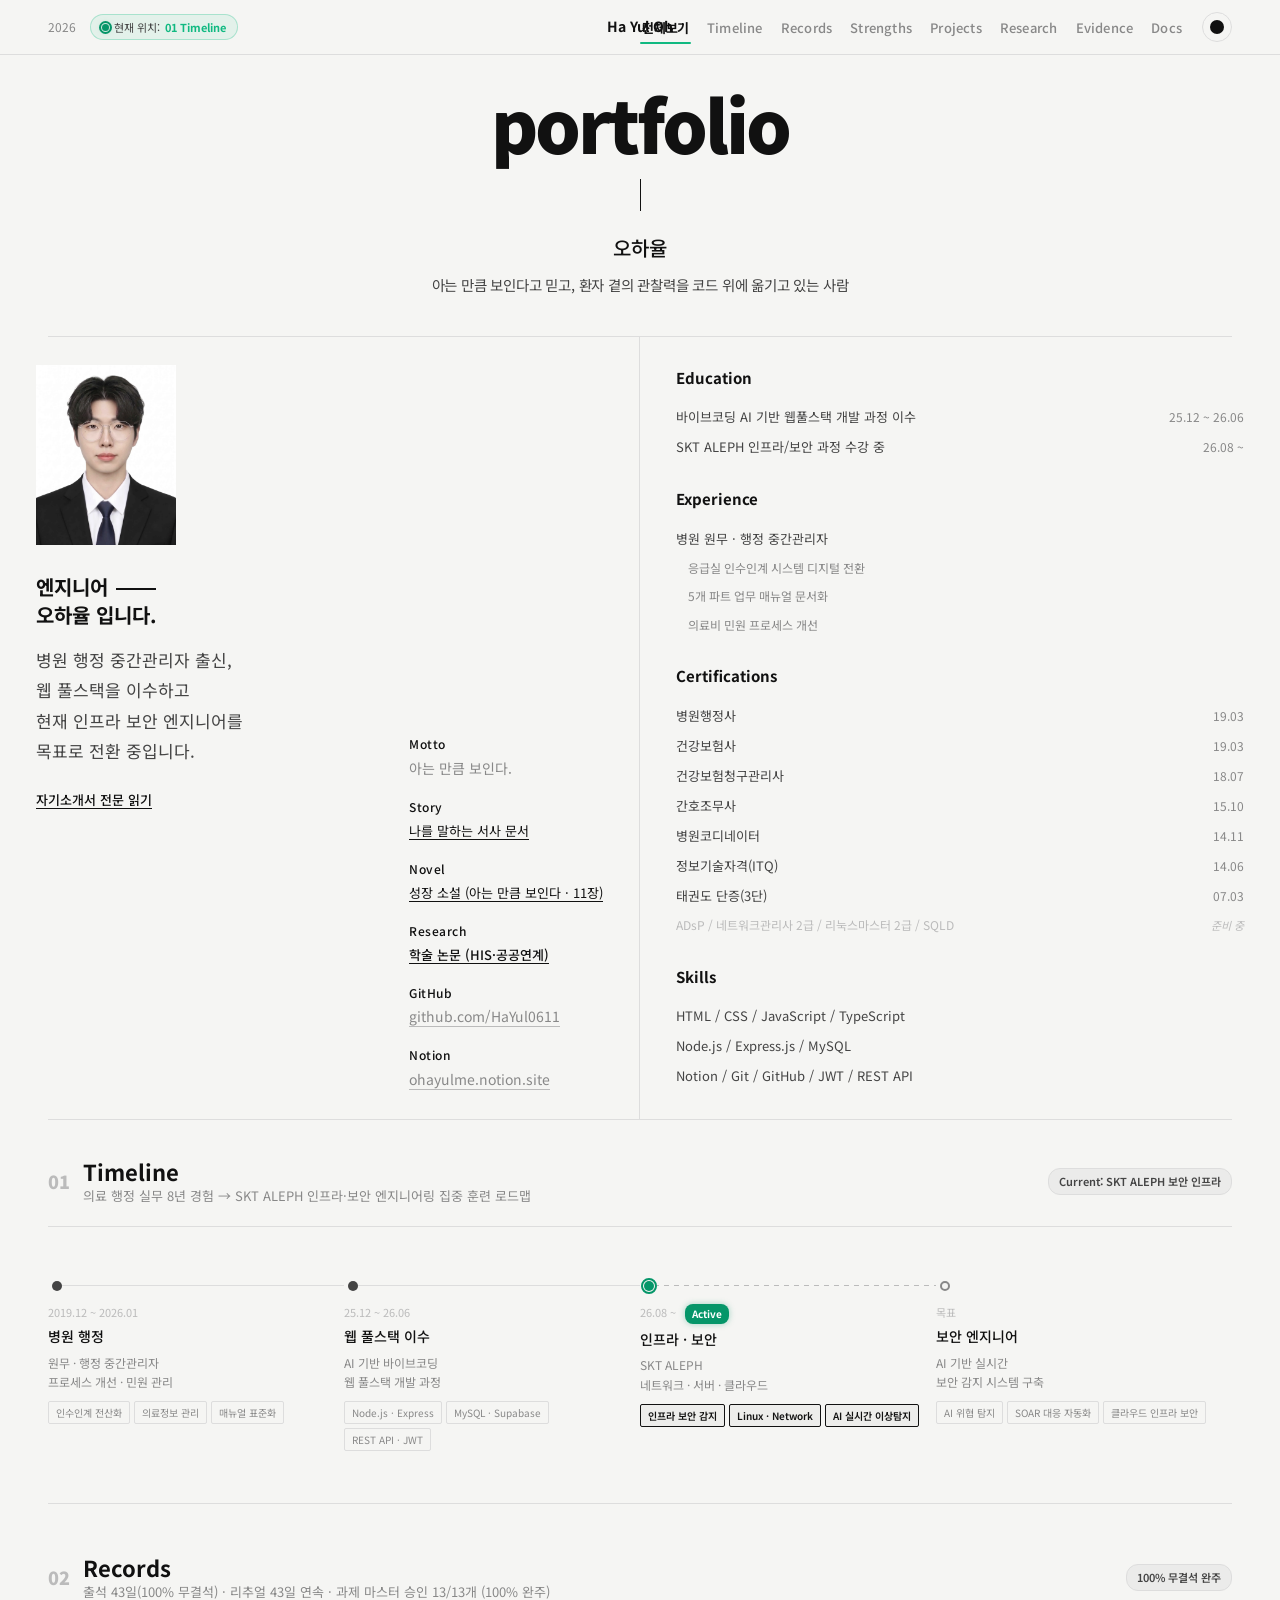
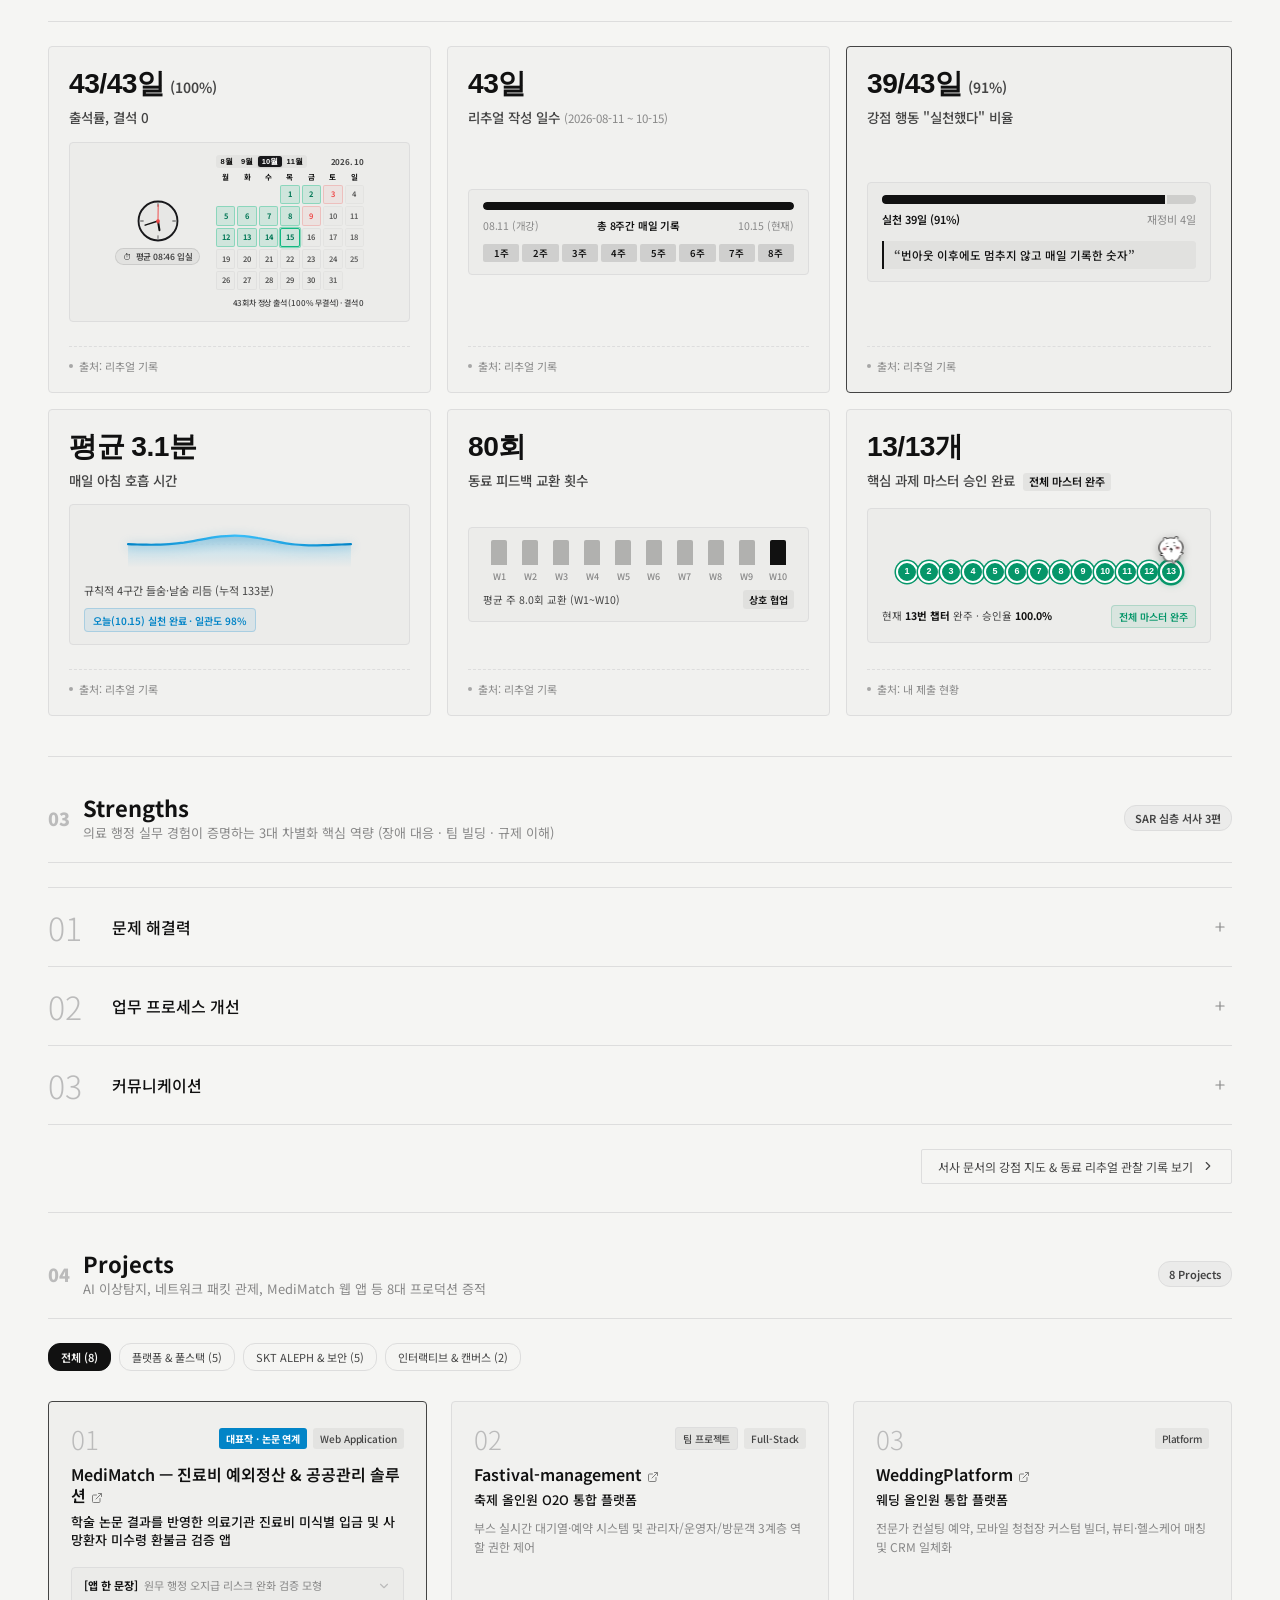
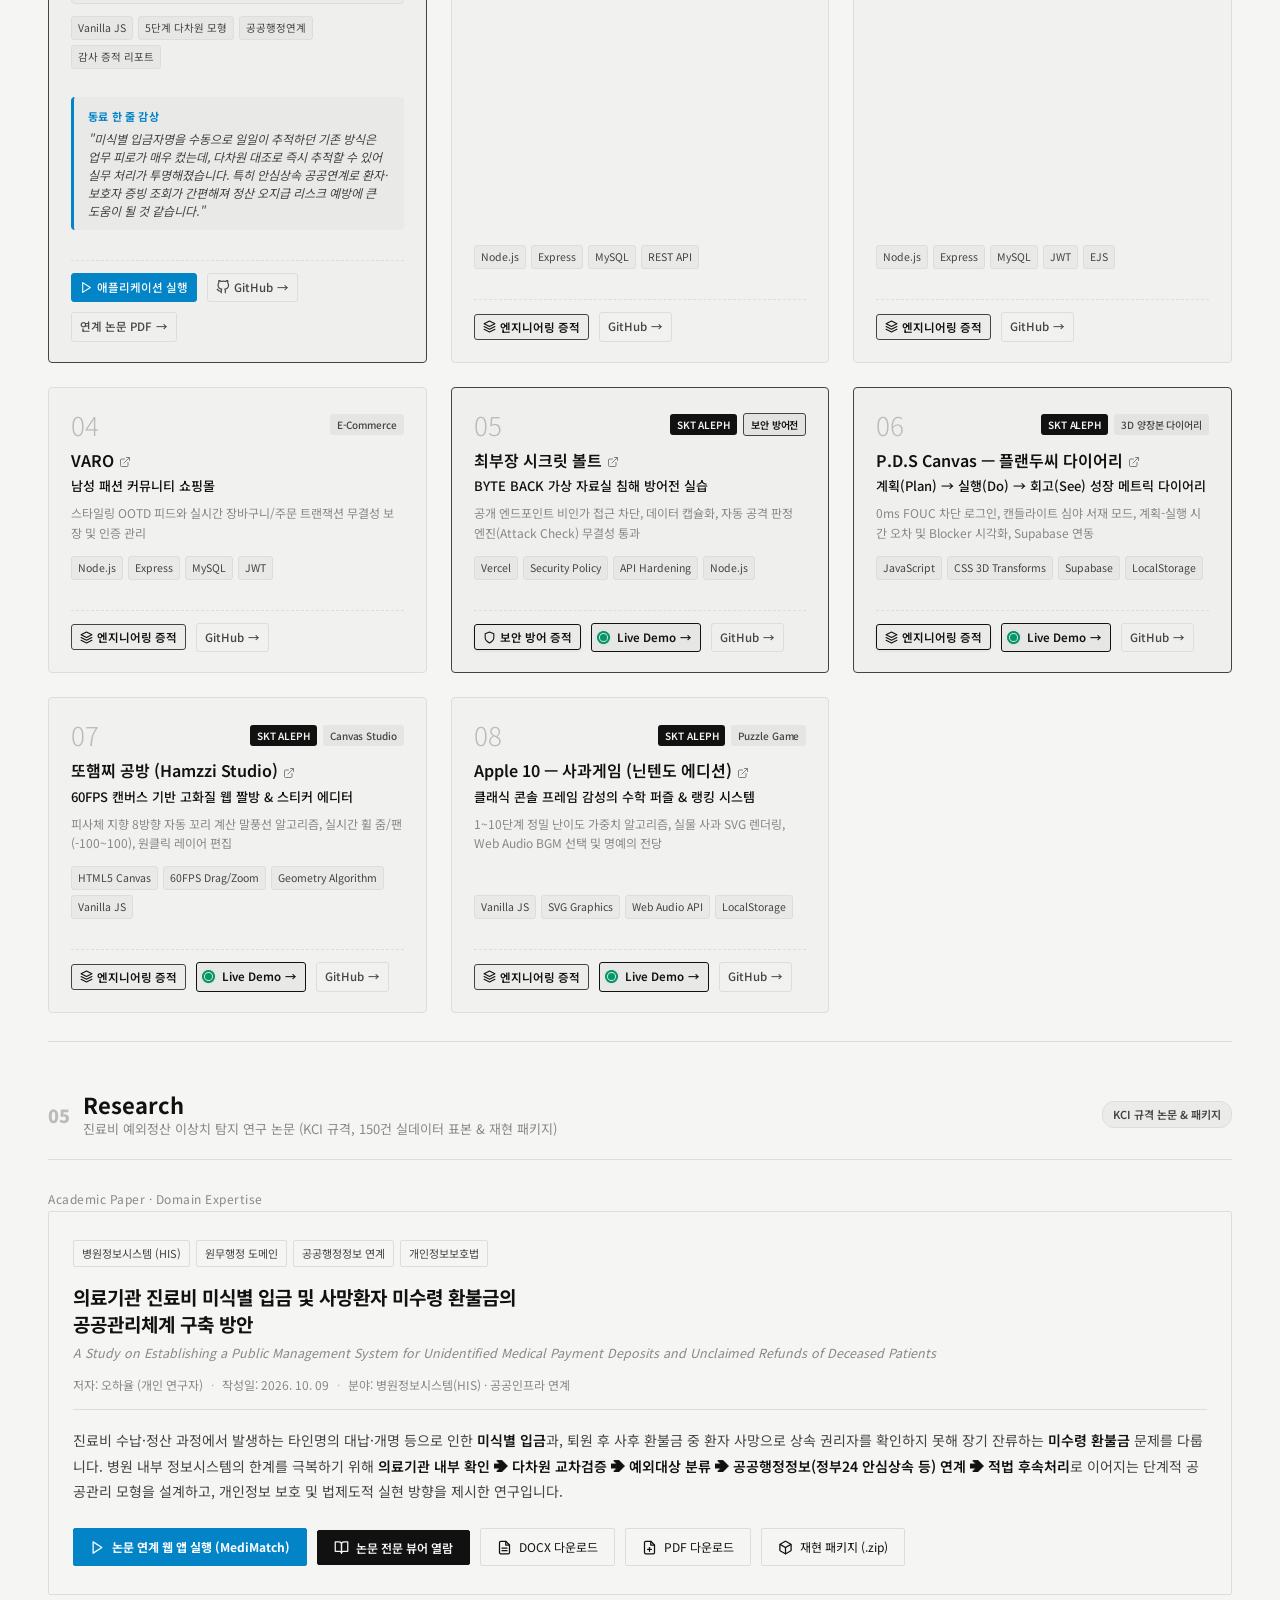
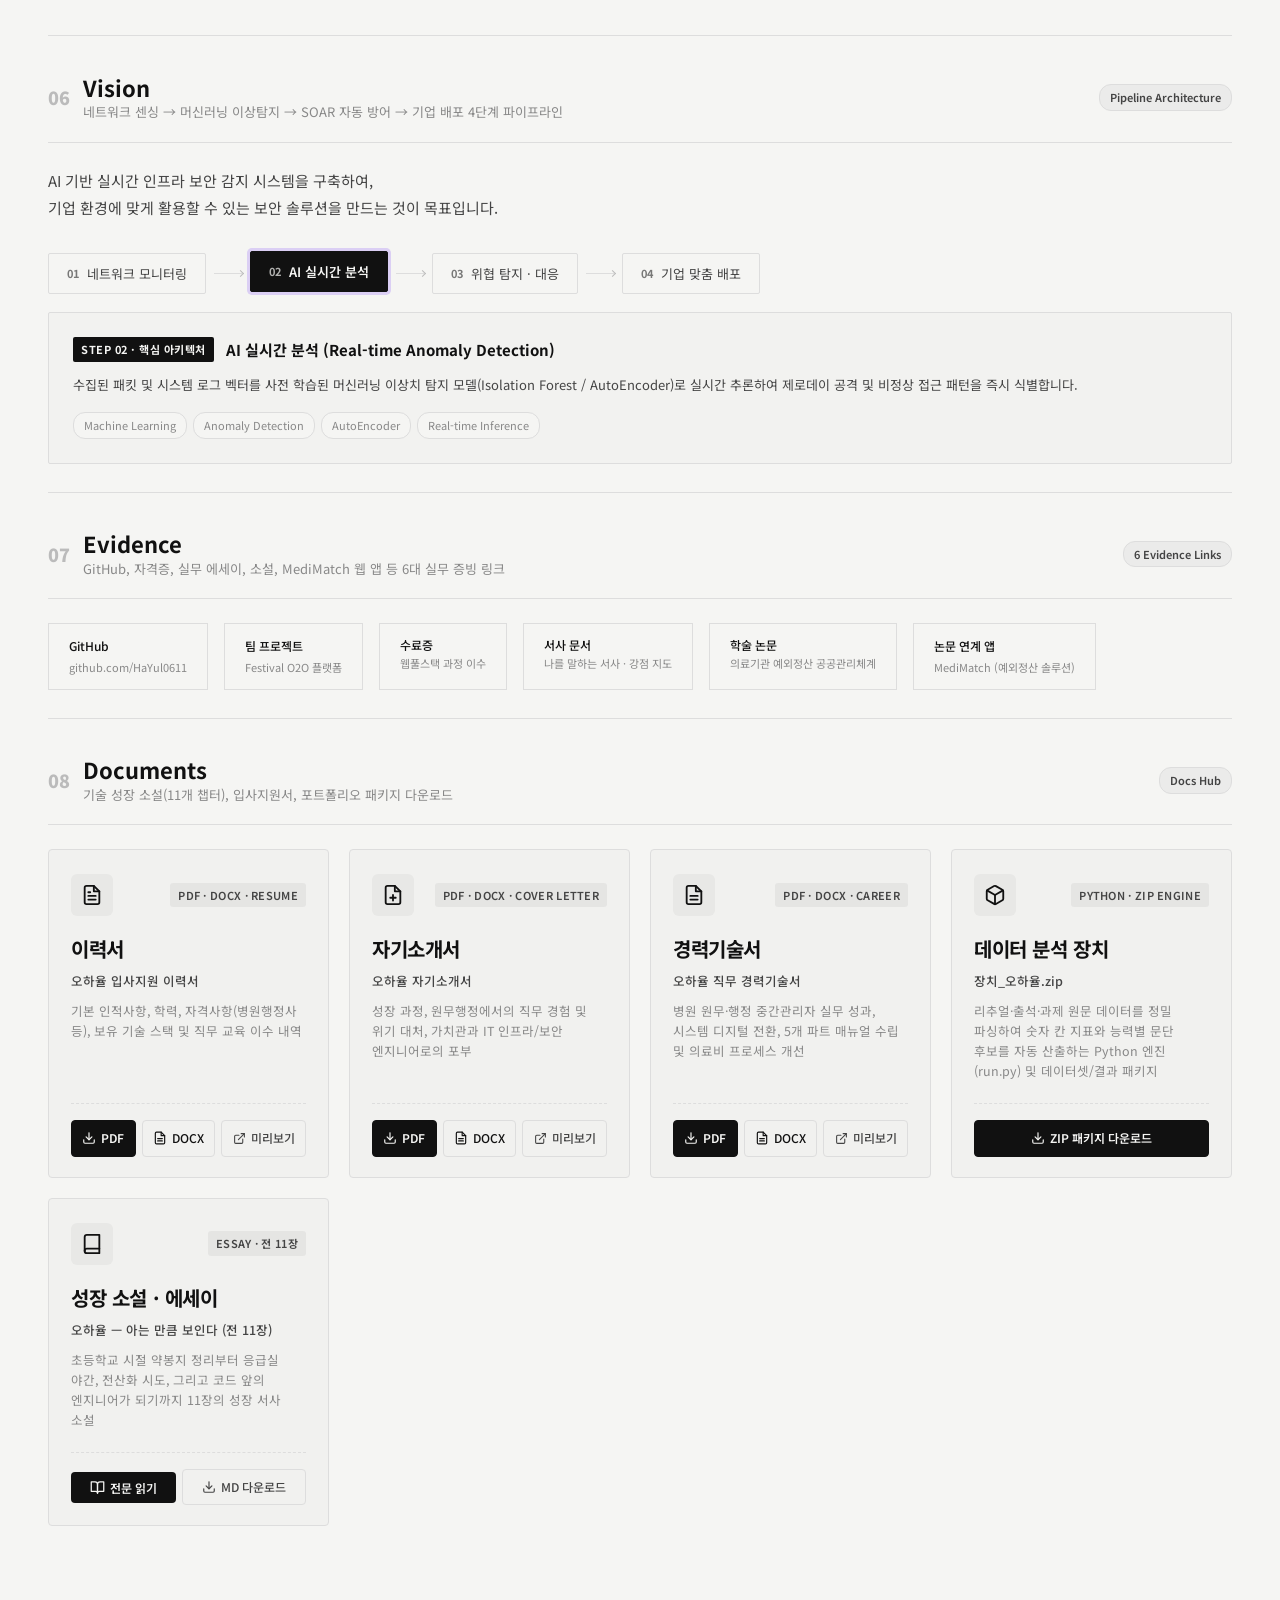
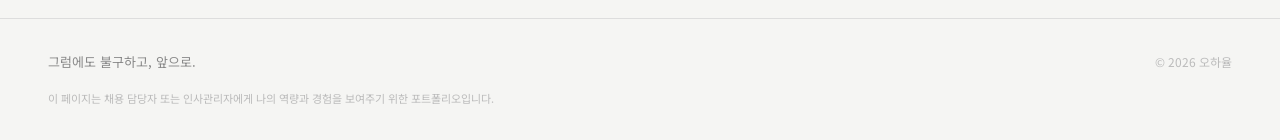
==== commit 9e0252ac: "feat(records): compact calendar grid, synchronize 08:46 check-in times across all days, unify source" ====
--- a/index.html
+++ b/index.html
@@ -410,8 +410,7 @@
             </div>
             <div class="metric-source">
               <span class="metric-source-dot" aria-hidden="true"></span>
-              <span>출처: <a href="https://aleph-omega.vercel.app/cortex?panel=tasks" target="_blank"
-                  rel="noopener noreferrer" class="metric-source-link">내 출석 기록 (ALEPH Cortex 동기화)</a></span>
+              <span>출처: 리추얼 기록</span>
             </div>
           </div>
 
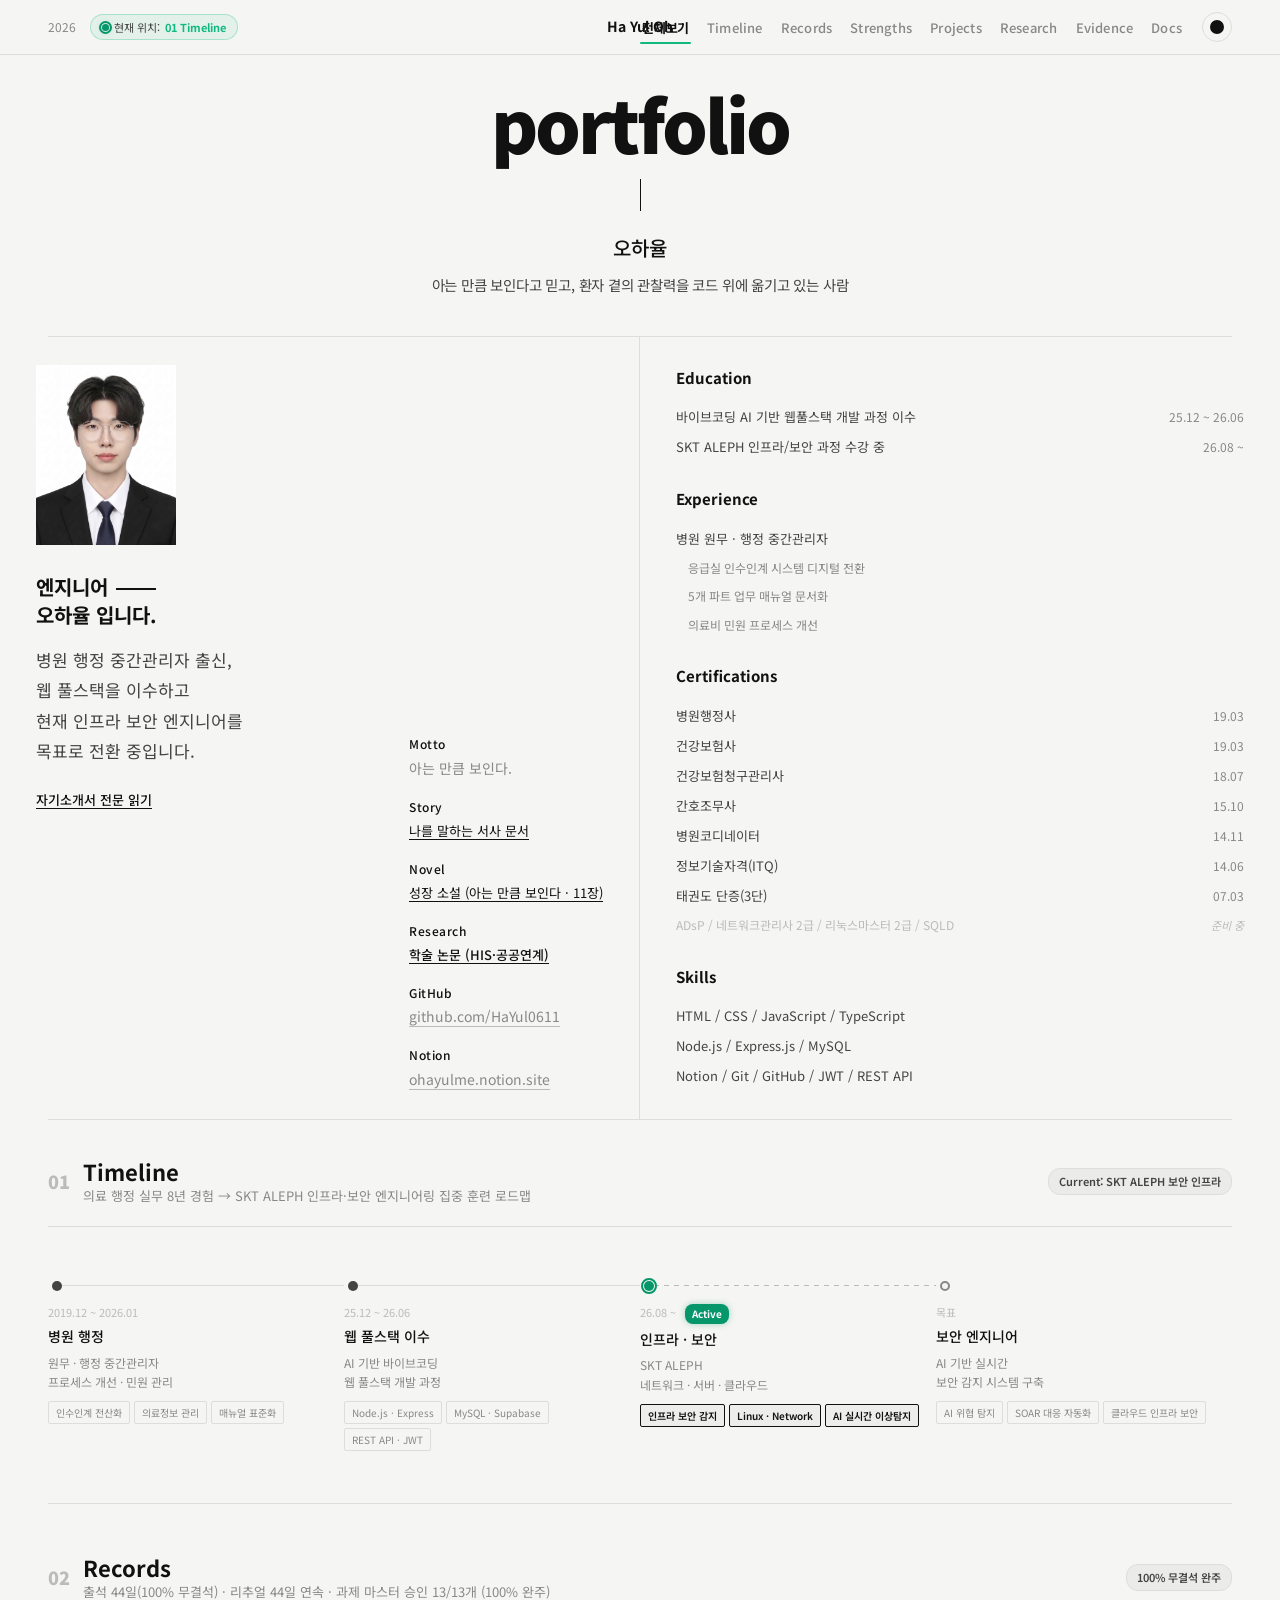
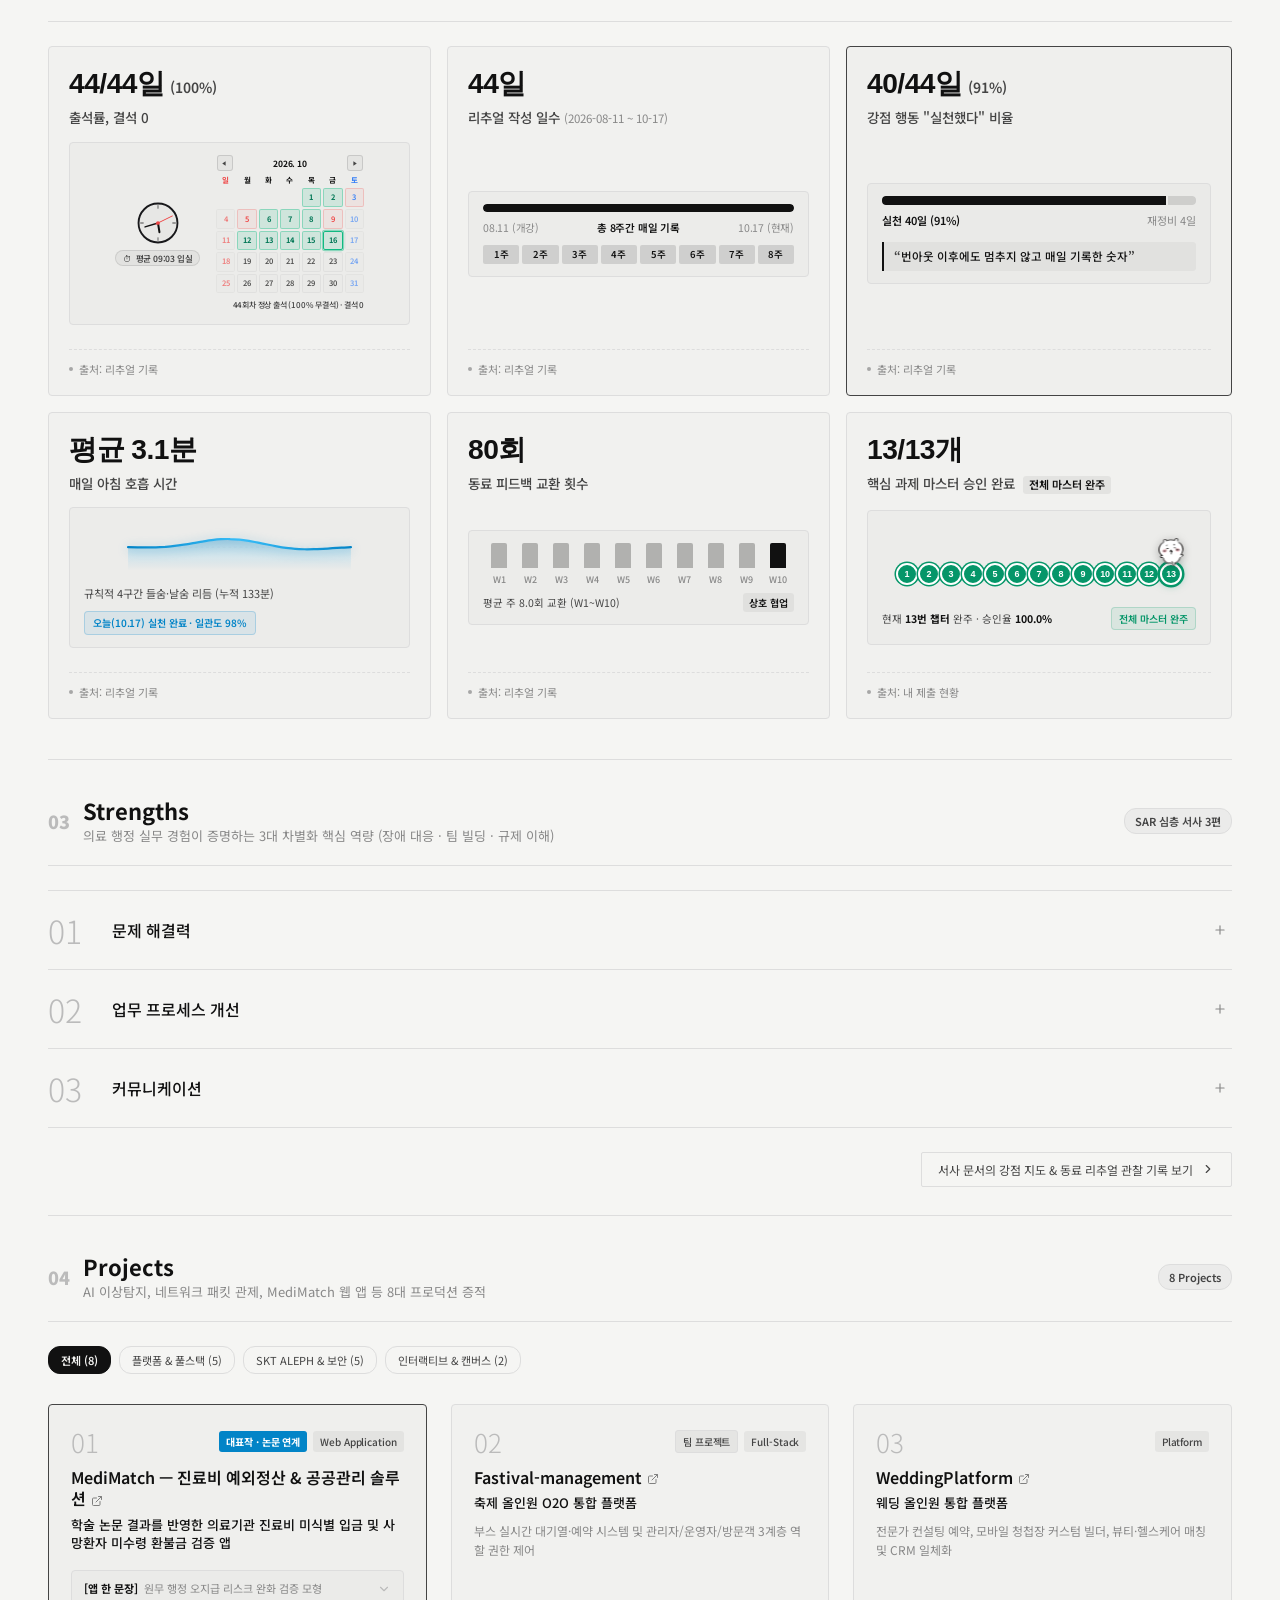
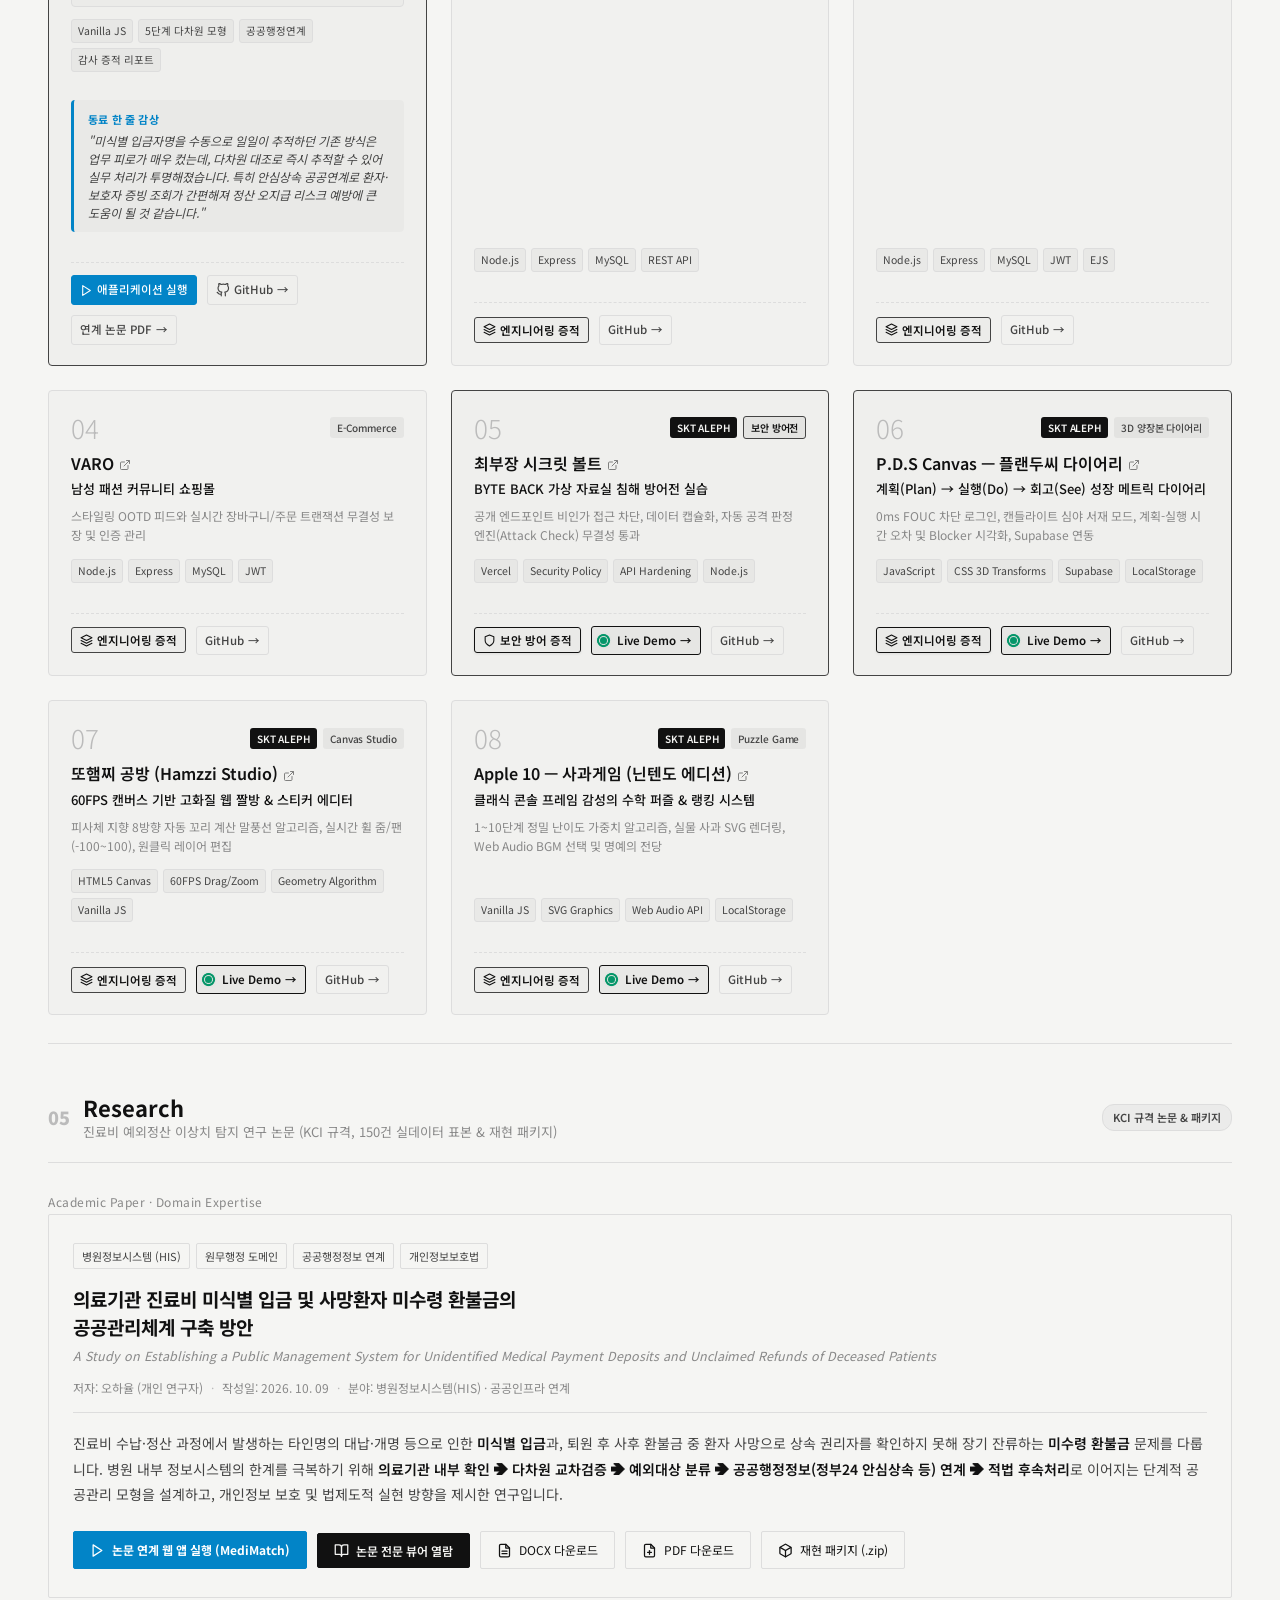
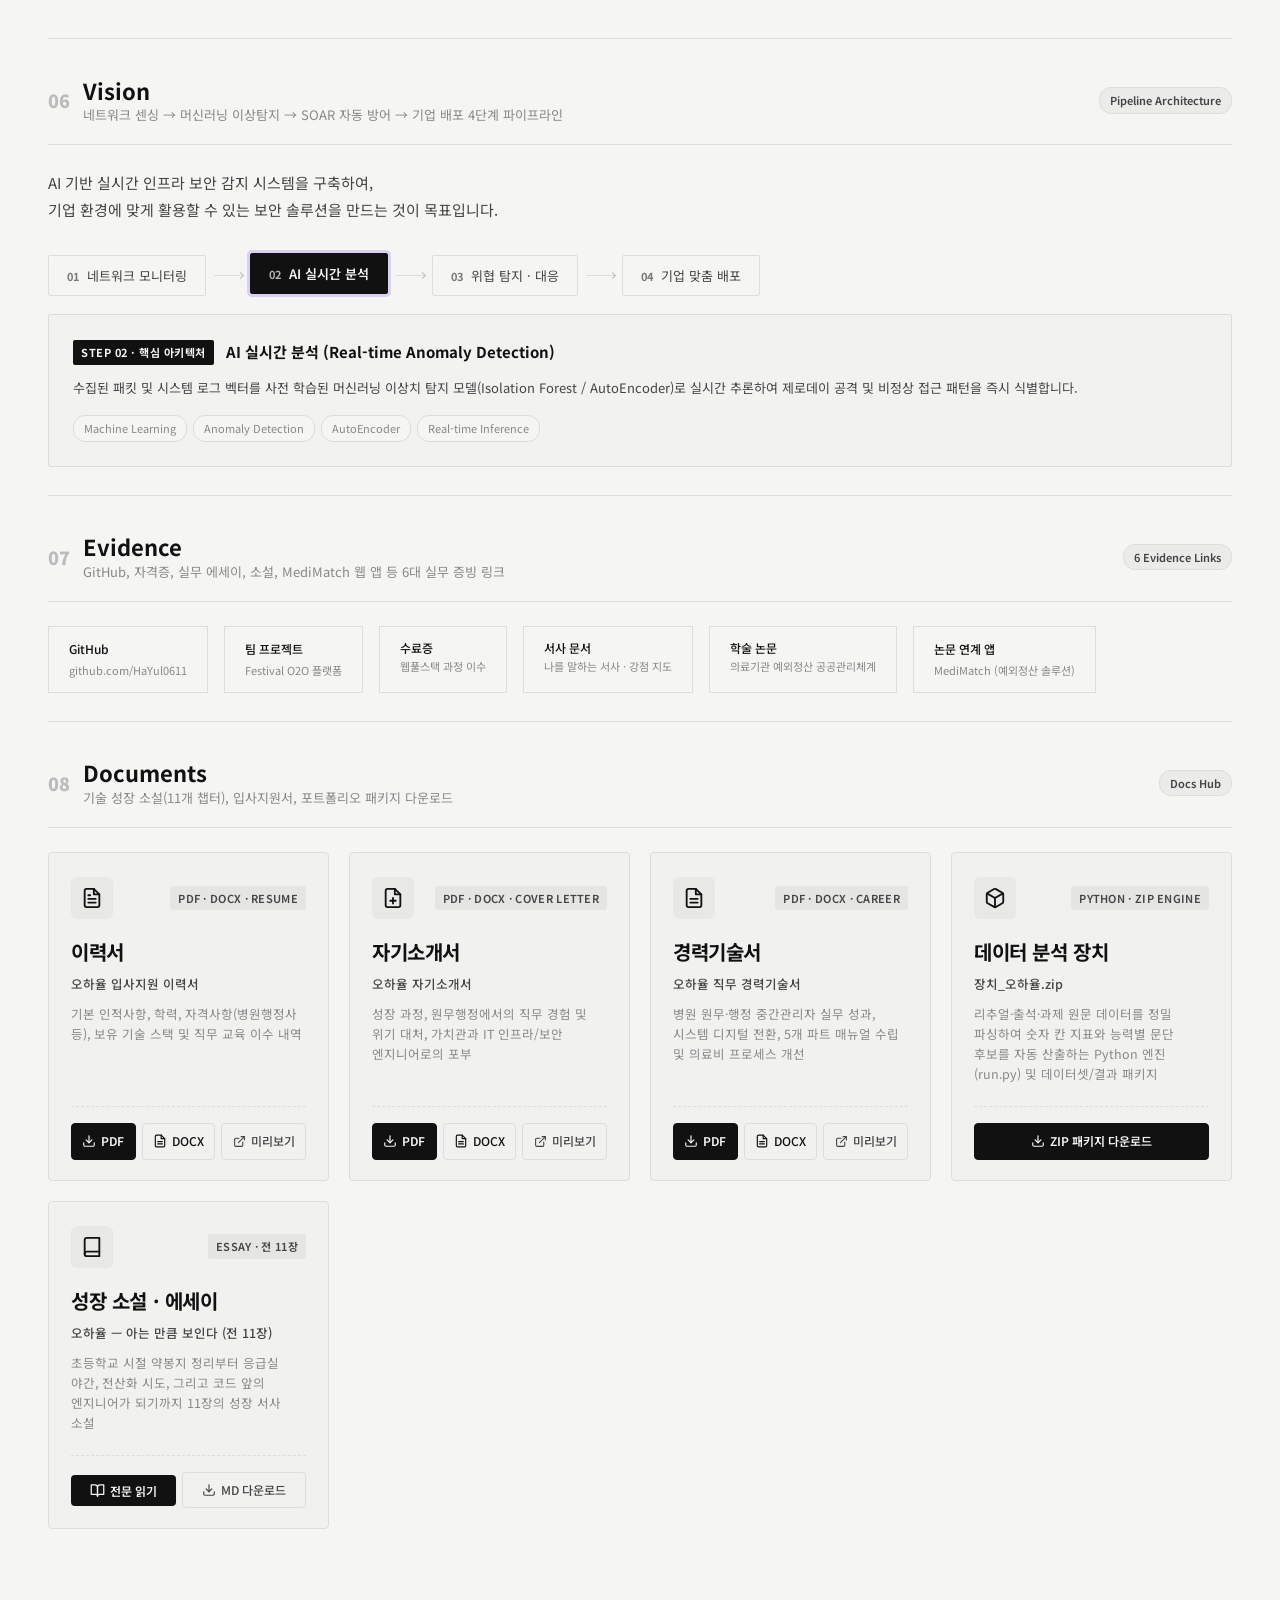
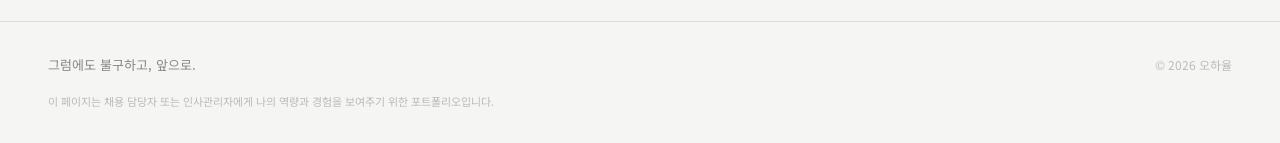
==== commit a325fe6a: "feat(records): 달력 일요일 시작 순서 개편, 화살표 네비게이터(8~11월 제한), 토(파랑)/일(빨강) 폰트 색상 및 Cortex 44일 실제 출석 데이터 1:1 동기" ====
--- a/index.html
+++ b/index.html
@@ -331,7 +331,7 @@
           <span class="section-num-tag">02</span>
           <div class="section-title-wrap">
             <h2 class="section-title">Records</h2>
-            <p class="section-summary-preview" id="recordsSectionSummary">출석 43일(100% 무결석) · 리추얼 43일 연속 · 과제 마스터 승인
+            <p class="section-summary-preview" id="recordsSectionSummary">출석 44일(100% 무결석) · 리추얼 44일 연속 · 과제 마스터 승인
               13/13개 (100% 완주)</p>
           </div>
         </div>
@@ -346,19 +346,19 @@
           <div class="metric-card">
             <div class="metric-header-part">
               <div class="metric-num-wrap">
-                <span class="metric-num" id="recordAttendanceDays">43/43일</span>
+                <span class="metric-num" id="recordAttendanceDays">44/44일</span>
                 <span class="metric-rate" id="recordAttendanceRate">(100%)</span>
               </div>
               <p class="metric-label">출석률, 결석 0</p>
             </div>
 
-            <!-- 차트: 실시간 아날로그 시계 + 8~11월 미니 캘린더 그리드 (Cortex 동기화 & 요일 달력) -->
+            <!-- 차트: 실시간 아날로그 시계 + 8~11월 미니 캘린더 그리드 (일요일 시작 & Cortex 동기화) -->
             <div class="metric-chart-wrap" aria-label="출석률 100% 실시간 시계 및 8~11월 미니 캘린더 시각화">
               <div class="attendance-visual" id="attendanceVisual">
                 <!-- 좌측: 실시간 블랙 아날로그 시계 & 단정한 입실 시간 뱃지 -->
                 <div class="attendance-clock-col">
                   <div class="live-clock-box" id="liveClockBox" title="실시간 아날로그 시계 (성실한 시간 무브먼트)" aria-label="실시간 아날로그 시계">
-                    <svg class="analog-clock" viewBox="0 0 52 52" width="46" height="46" aria-hidden="true">
+                    <svg class="analog-clock" viewBox="0 0 52 52" width="44" height="44" aria-hidden="true">
                       <!-- 블랙 다이얼 외곽 테두리 링 -->
                       <circle class="clock-dial-frame" cx="26" cy="26" r="23" />
                       <!-- 12, 3, 6, 9 인덱스 눈금 -->
@@ -376,31 +376,32 @@
                   <!-- 펄스 없는 단정하고 자연스러운 입실 시간 태그 -->
                   <div class="clock-status-tag" id="attendanceClockTag" title="Cortex 실제 기록 기반 평균 입실 시간">
                     <span class="clock-icon-mini" aria-hidden="true">⏱</span>
-                    <span class="clock-status-text" id="attendanceClockText">평균 08:46 입실</span>
+                    <span class="clock-status-text" id="attendanceClockText">평균 09:03 입실</span>
                   </div>
                 </div>
 
-                <!-- 우측: 8월~11월 요일 달력 형태 미니 캘린더 그리드 -->
+                <!-- 우측: 8월~11월 요일 달력 형태 미니 캘린더 그리드 (일요일 시작) -->
                 <div class="attendance-calendar-col">
-                  <!-- 상단 8월~11월 월 선택 탭 -->
+                  <!-- 상단 < 2026. 10 > 월 전환 화살표 네비게이터 (8~11월 제한) -->
                   <div class="cal-month-nav" aria-label="출석 기록 월 선택">
-                    <div class="cal-month-tabs" role="tablist" id="calMonthTabs">
-                      <button type="button" class="cal-month-tab" data-month="2026-08" role="tab" aria-selected="false">8월</button>
-                      <button type="button" class="cal-month-tab" data-month="2026-09" role="tab" aria-selected="false">9월</button>
-                      <button type="button" class="cal-month-tab active" data-month="2026-10" role="tab" aria-selected="true">10월</button>
-                      <button type="button" class="cal-month-tab" data-month="2026-11" role="tab" aria-selected="false">11월</button>
-                    </div>
+                    <button type="button" class="cal-nav-btn prev" id="calPrevBtn" aria-label="이전 달 (8월까지)" title="이전 달">
+                      <svg viewBox="0 0 16 16" width="9" height="9" aria-hidden="true"><path d="M10 12L4 8l6-4v8z" fill="currentColor"/></svg>
+                    </button>
                     <span class="cal-current-label" id="calCurrentLabel">2026. 10</span>
+                    <button type="button" class="cal-nav-btn next" id="calNextBtn" aria-label="다음 달 (11월까지)" title="다음 달">
+                      <svg viewBox="0 0 16 16" width="9" height="9" aria-hidden="true"><path d="M6 4l6 4-6 4V4z" fill="currentColor"/></svg>
+                    </button>
                   </div>
 
+                  <!-- 일 -> 월 순서 요일 헤더 (일: 빨강, 토: 파랑) -->
                   <div class="cal-days-header" aria-hidden="true">
-                    <span>월</span><span>화</span><span>수</span><span>목</span><span>금</span><span>토</span><span>일</span>
+                    <span class="dow-sun">일</span><span>월</span><span>화</span><span>수</span><span>목</span><span>금</span><span class="dow-sat">토</span>
                   </div>
                   <div class="cal-month-grid mini-cal-grid" id="attendanceCalGrid" role="grid" aria-label="8~11월 요일별 출석 달력">
                     <!-- JS로 선택된 월의 시작 요일 오프셋 및 일자별 Cortex 동기화 데이터 렌더링 -->
                   </div>
                   <div class="cal-footer-meta">
-                    <span class="streak-caption" id="attendanceStreakCaption">43회차 정상 출석 (100% 무결석) · 결석 0</span>
+                    <span class="streak-caption" id="attendanceStreakCaption">44회차 정상 출석 (100% 무결석) · 결석 0</span>
                   </div>
                 </div>
 
@@ -418,10 +419,10 @@
           <div class="metric-card">
             <div class="metric-header-part">
               <div class="metric-num-wrap">
-                <span class="metric-num" id="recordRitualDays">43일</span>
+                <span class="metric-num" id="recordRitualDays">44일</span>
               </div>
               <p class="metric-label">리추얼 작성 일수 <span class="metric-date-range" id="recordRitualDateRange">(2026-08-11 ~
-                  10-15)</span></p>
+                  10-17)</span></p>
             </div>
 
             <!-- 차트: 8주간 지속 누적 타임라인 트래커 -->
@@ -458,7 +459,7 @@
           <div class="metric-card highlight-card">
             <div class="metric-header-part">
               <div class="metric-num-wrap">
-                <span class="metric-num" id="recordPracticeDays">39/43일</span>
+                <span class="metric-num" id="recordPracticeDays">40/44일</span>
                 <span class="metric-rate" id="recordPracticeRate">(91%)</span>
               </div>
               <p class="metric-label">강점 행동 "실천했다" 비율</p>
@@ -468,11 +469,11 @@
             <div class="metric-chart-wrap" aria-label="강점 행동 실천율 90%">
               <div class="practice-gauge-box">
                 <div class="segmented-bar" aria-hidden="true">
-                  <div class="segmented-fill" id="recordPracticeFill" style="width: 90.7%;"></div>
-                  <div class="segmented-unfill" style="width: 9.3%;"></div>
+                  <div class="segmented-fill" id="recordPracticeFill" style="width: 90.9%;"></div>
+                  <div class="segmented-unfill" style="width: 9.1%;"></div>
                 </div>
                 <div class="gauge-meta-row">
-                  <span class="gauge-tag-success" id="recordPracticeTag">실천 39일 (91%)</span>
+                  <span class="gauge-tag-success" id="recordPracticeTag">실천 40일 (91%)</span>
                   <span class="gauge-tag-rest">재정비 4일</span>
                 </div>
               </div>
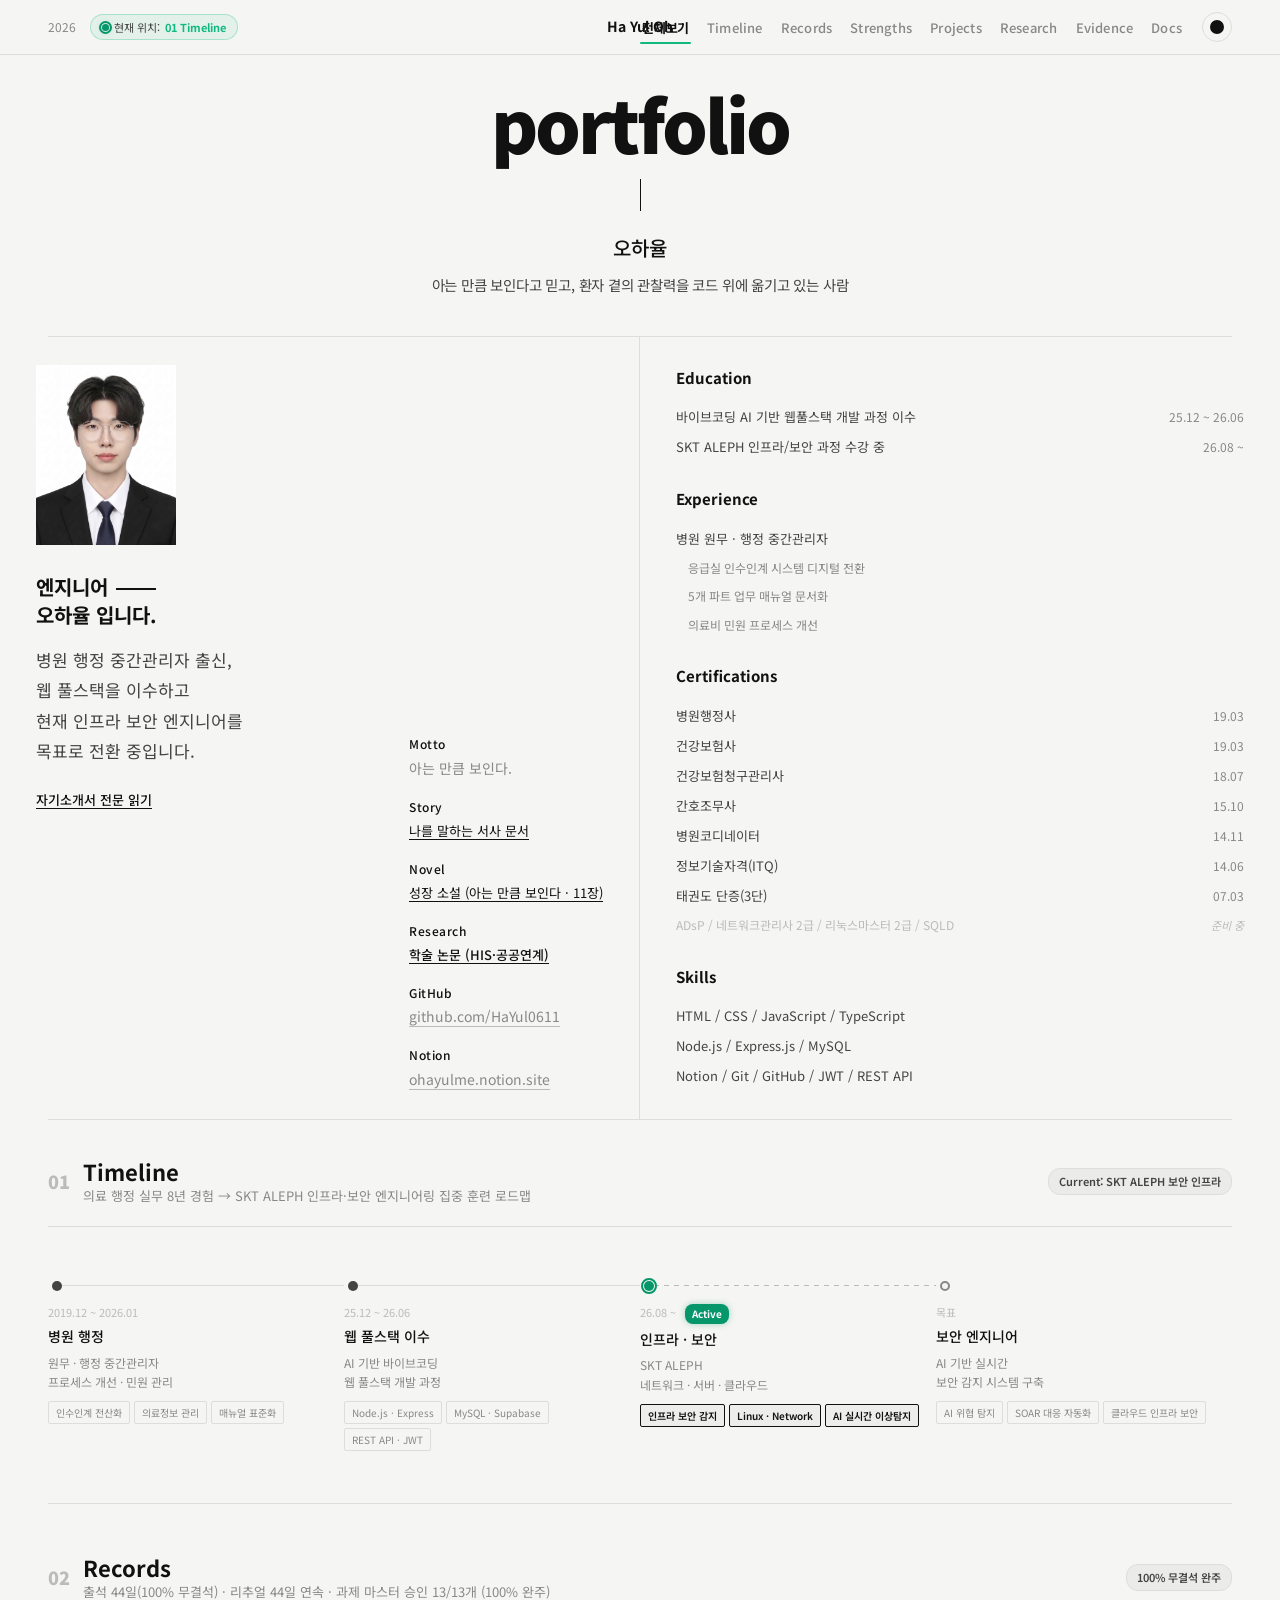
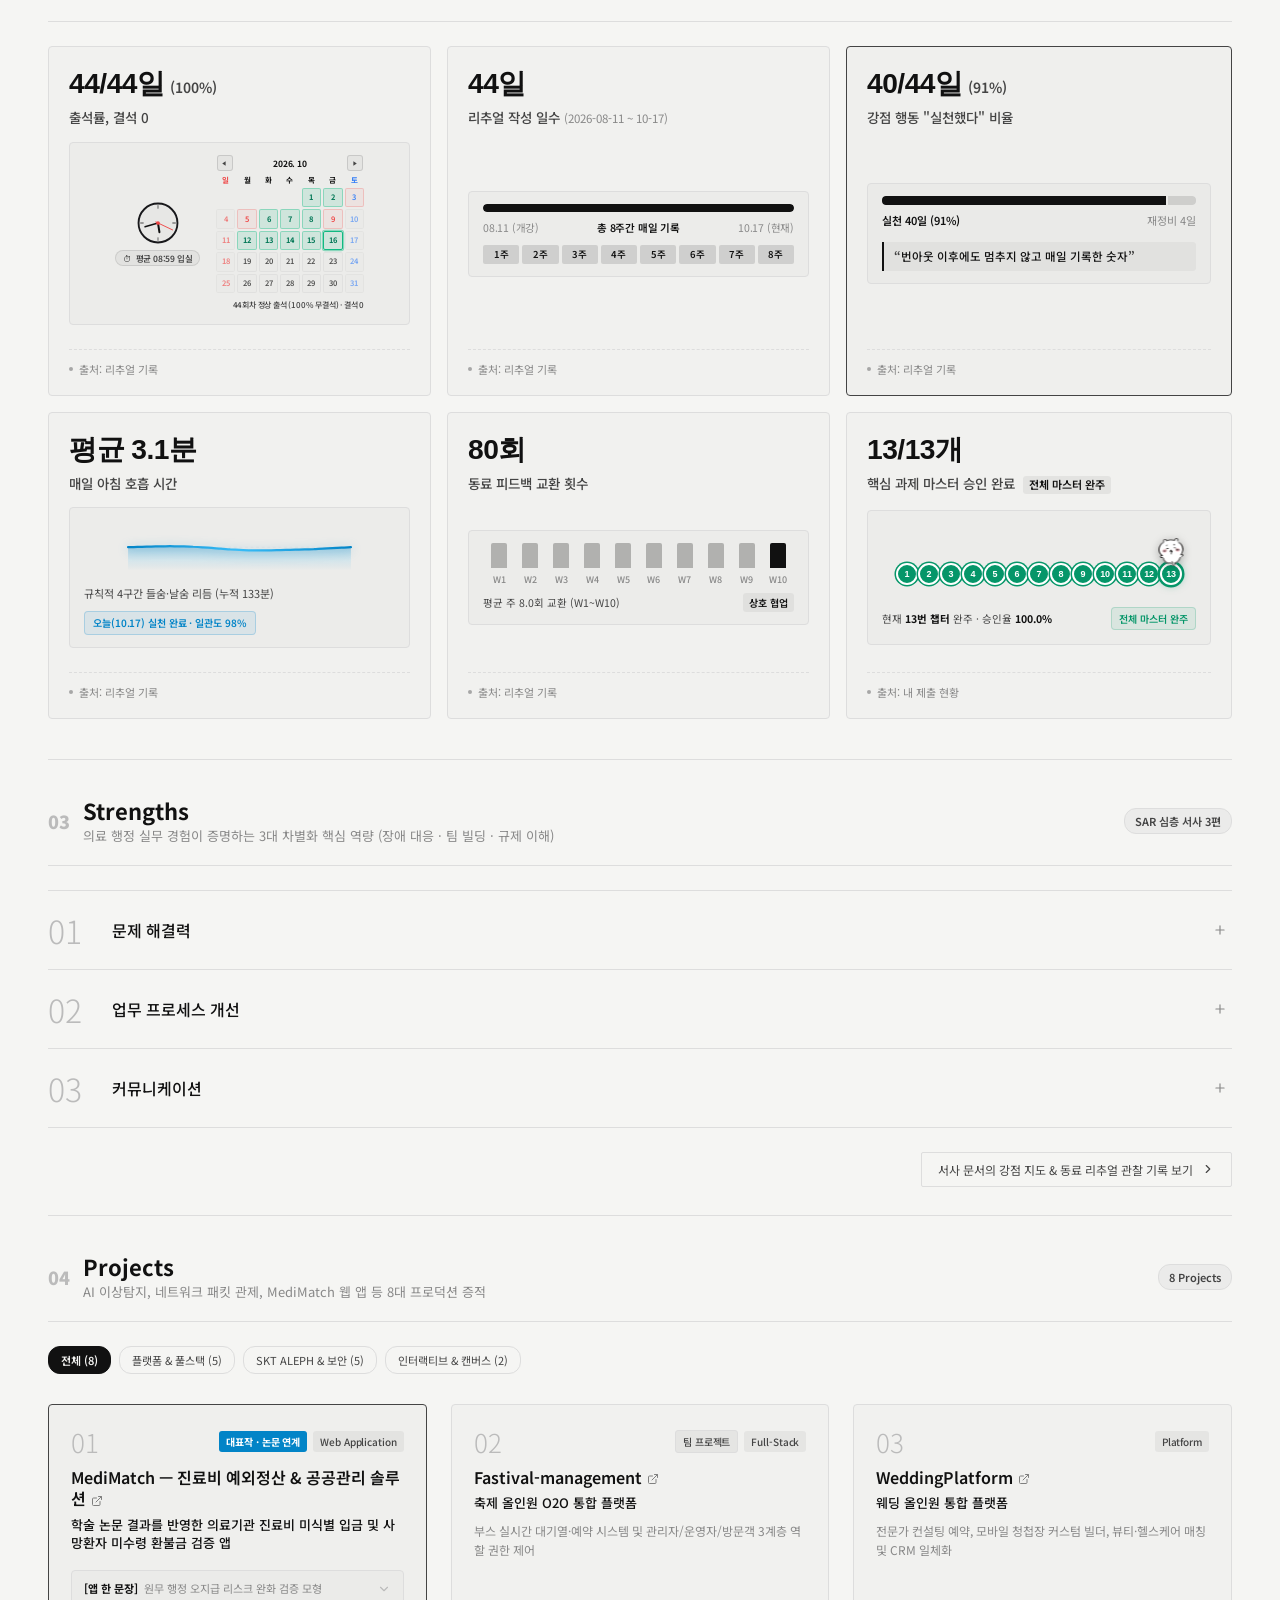
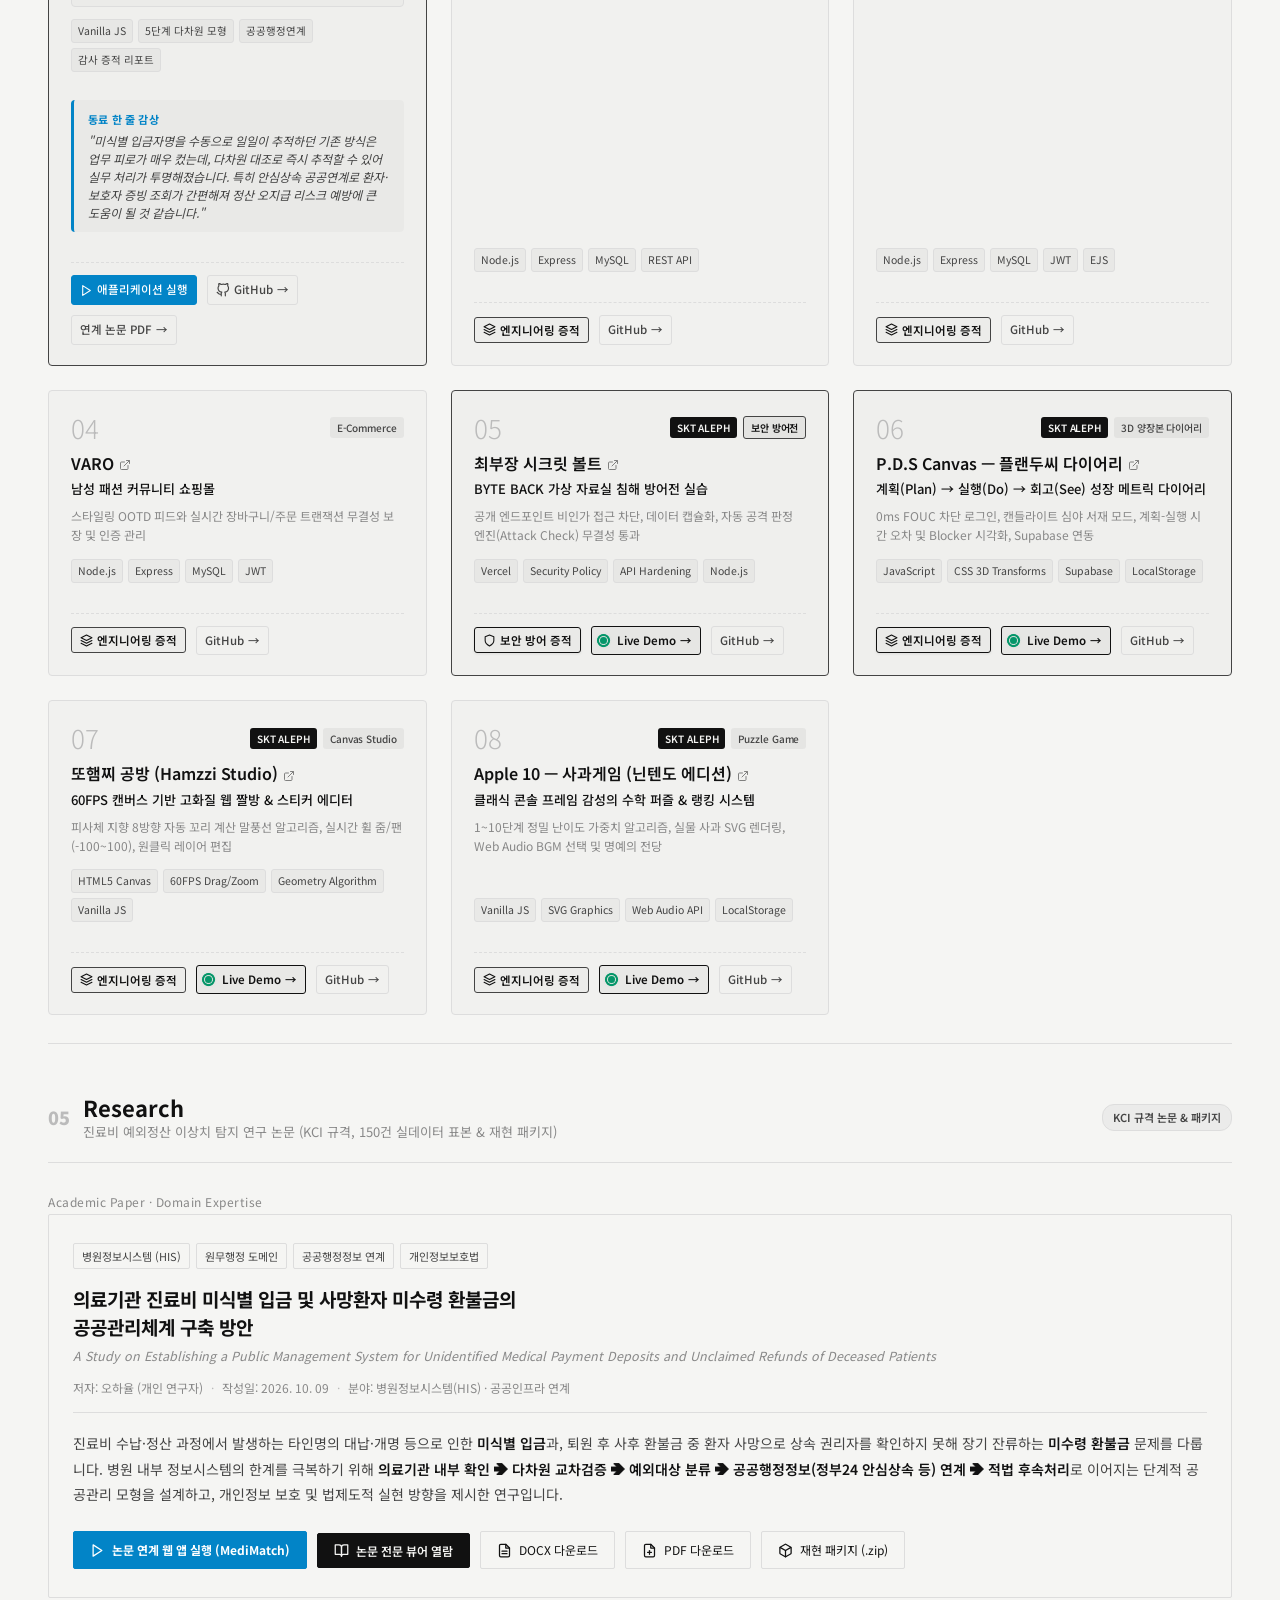
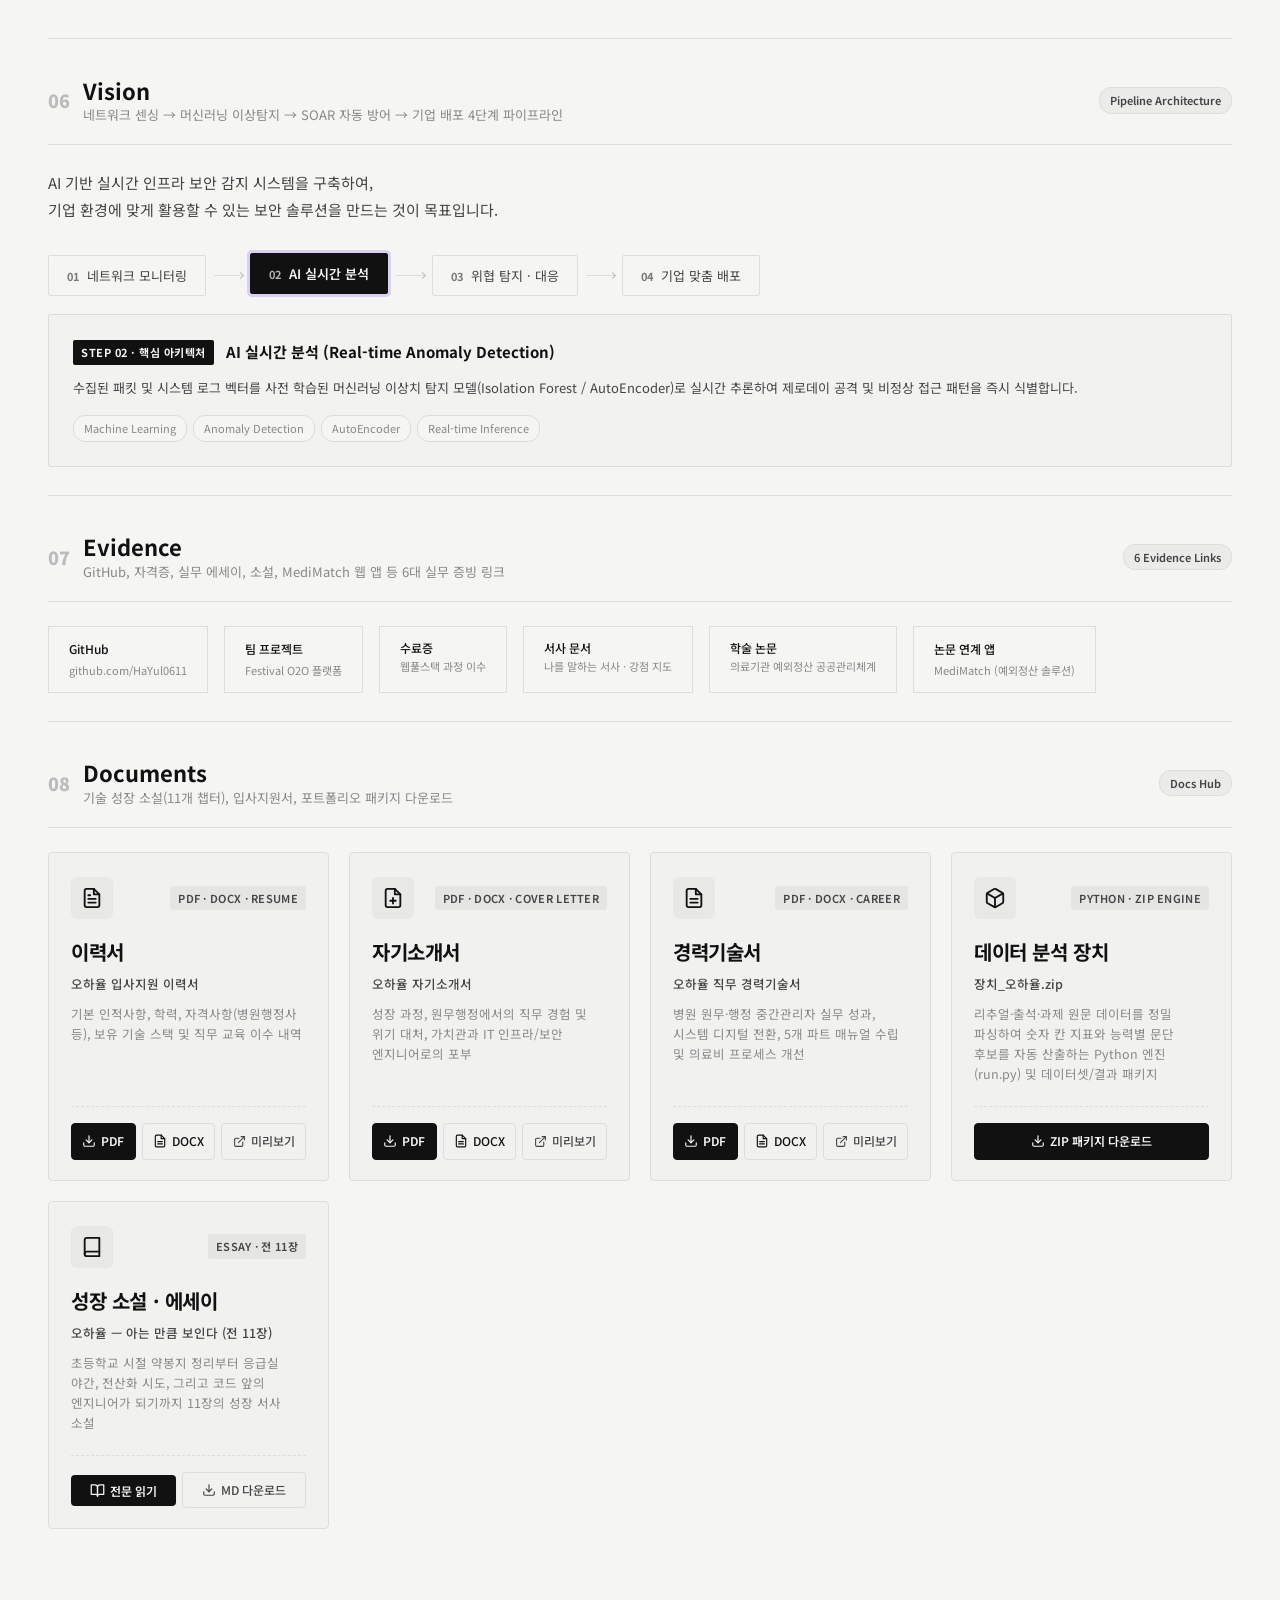
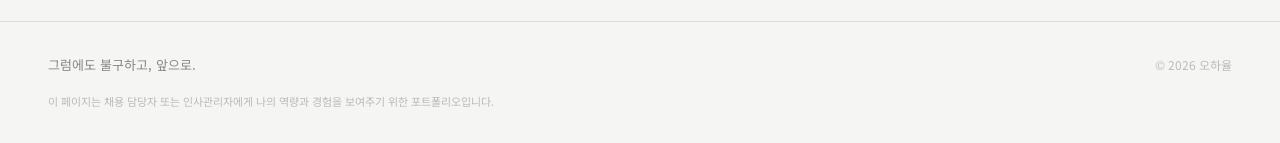
==== commit 92502256: "feat(records): 8월~9월 34개 훈련일 Cortex 실제 입퇴실 기록 전수 1:1 매핑 및 전체 평균 입실 시각(08:59) 갱신" ====
--- a/index.html
+++ b/index.html
@@ -376,7 +376,7 @@
                   <!-- 펄스 없는 단정하고 자연스러운 입실 시간 태그 -->
                   <div class="clock-status-tag" id="attendanceClockTag" title="Cortex 실제 기록 기반 평균 입실 시간">
                     <span class="clock-icon-mini" aria-hidden="true">⏱</span>
-                    <span class="clock-status-text" id="attendanceClockText">평균 09:03 입실</span>
+                    <span class="clock-status-text" id="attendanceClockText">평균 08:59 입실</span>
                   </div>
                 </div>
 
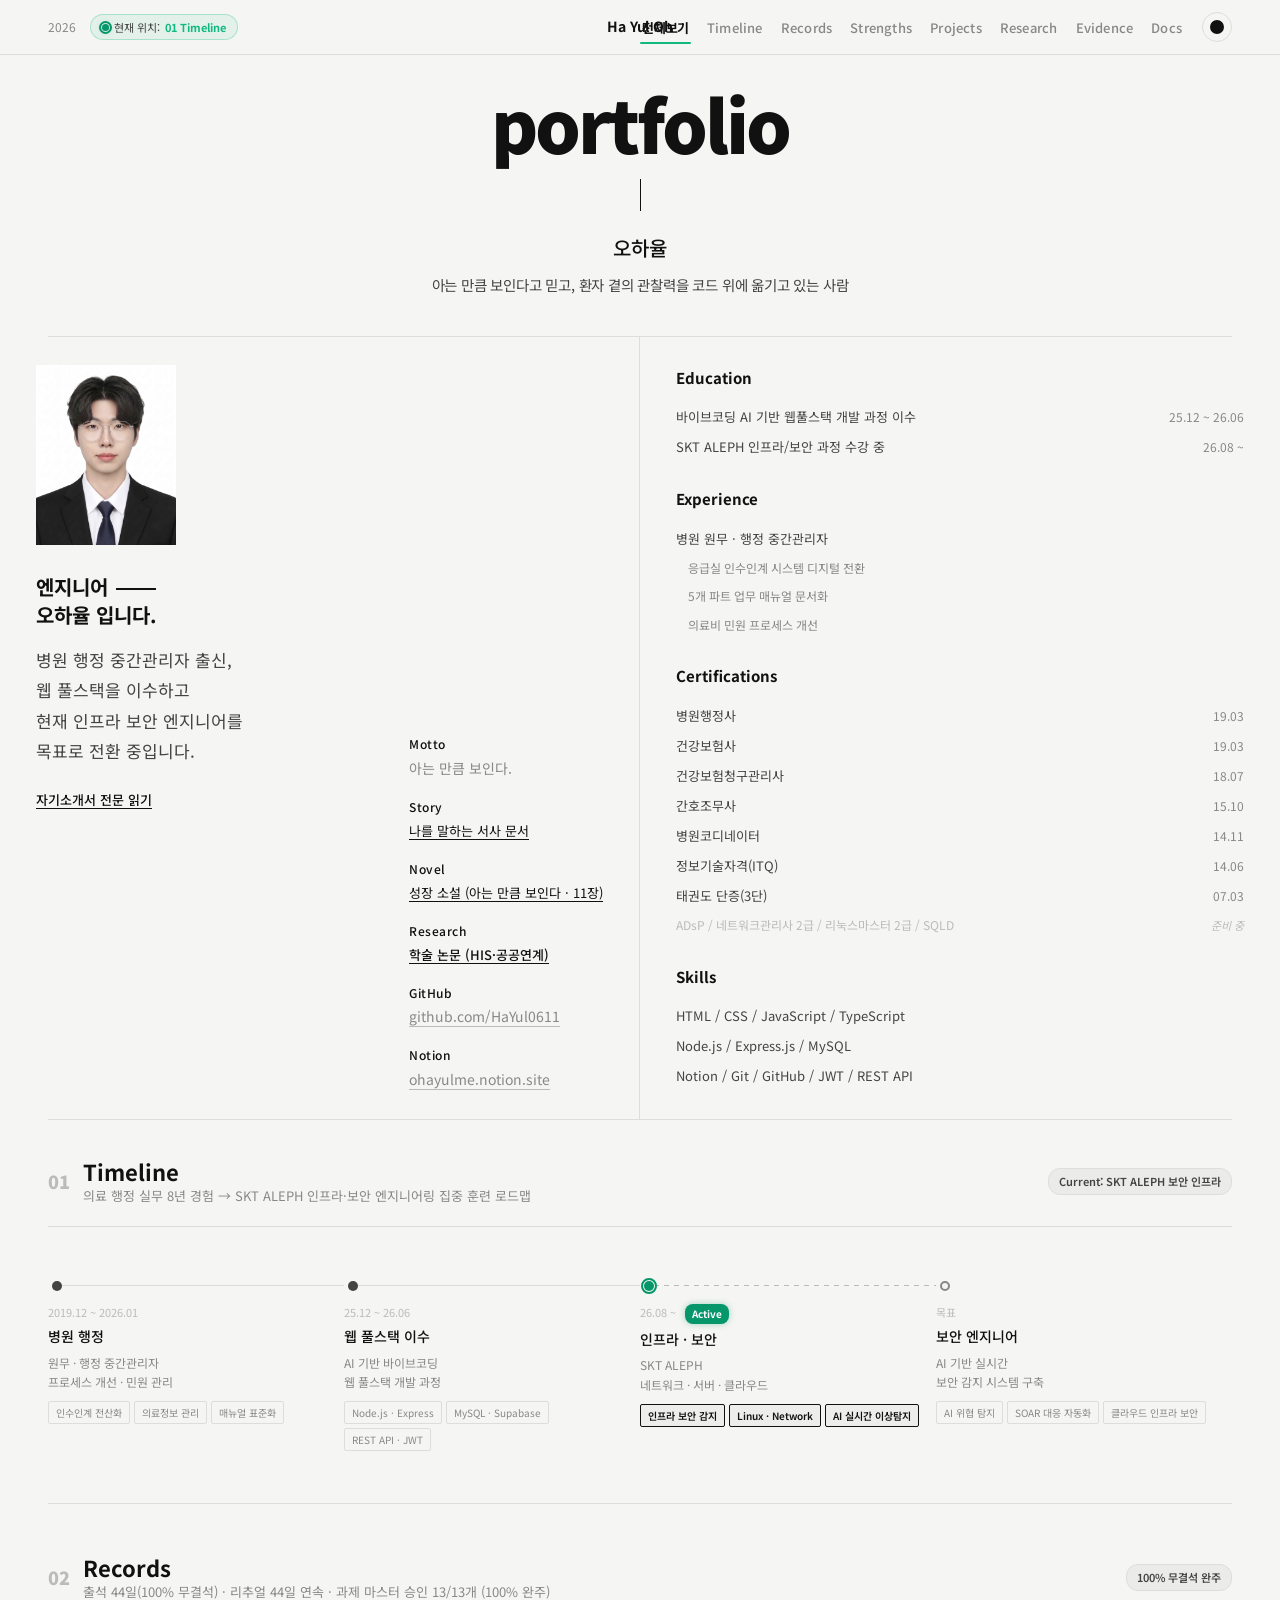
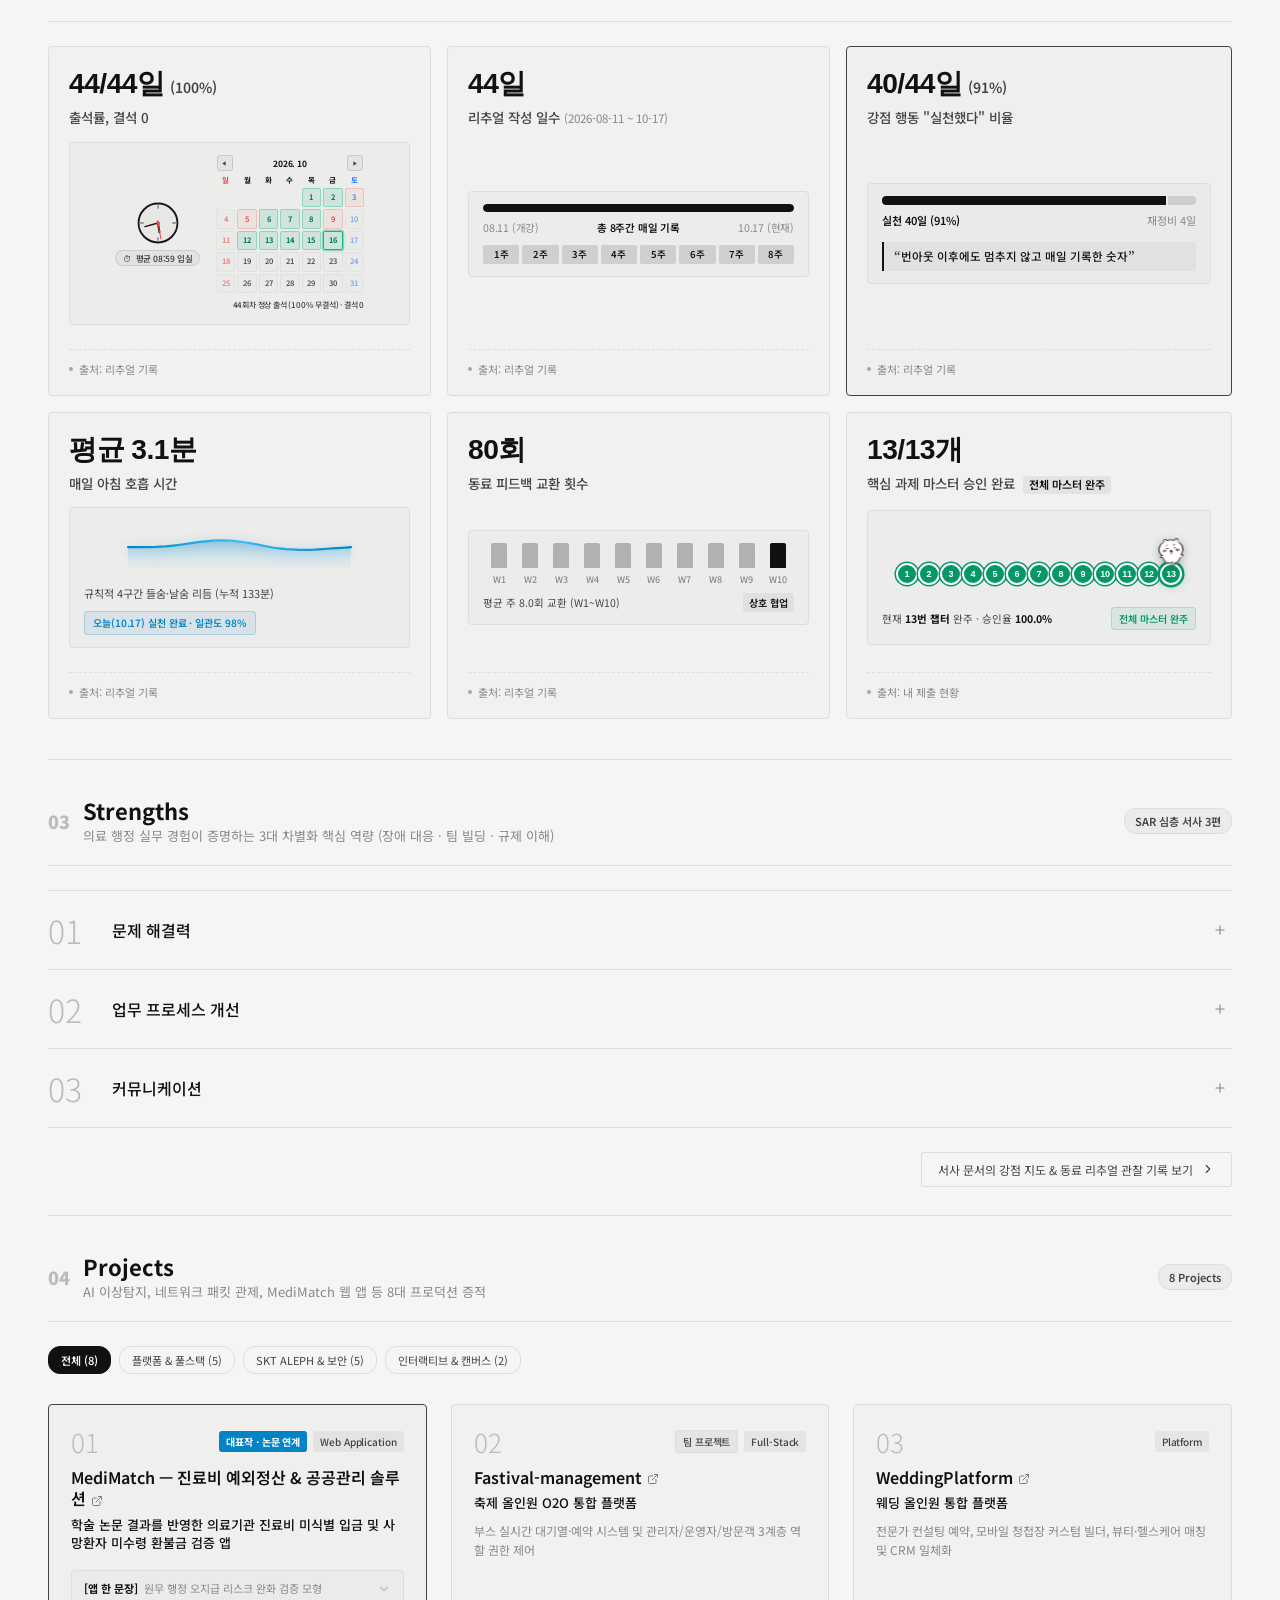
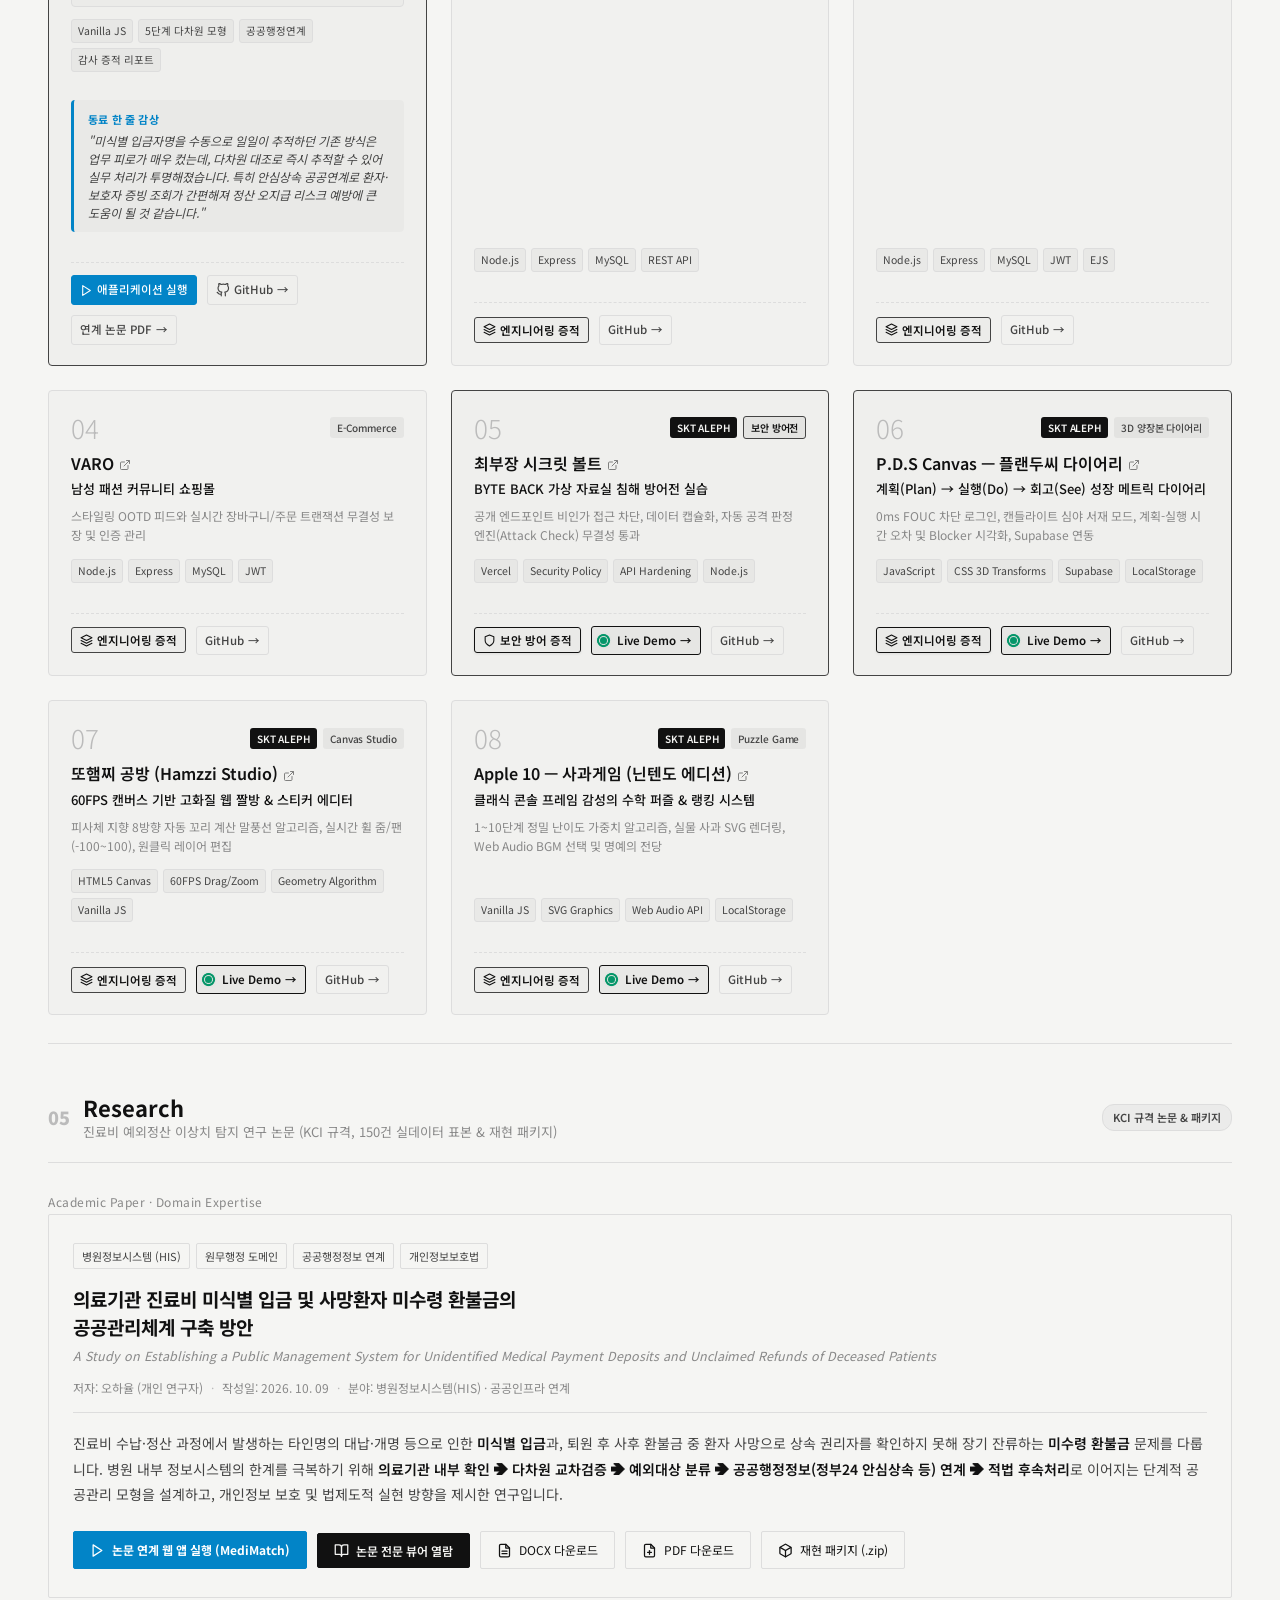
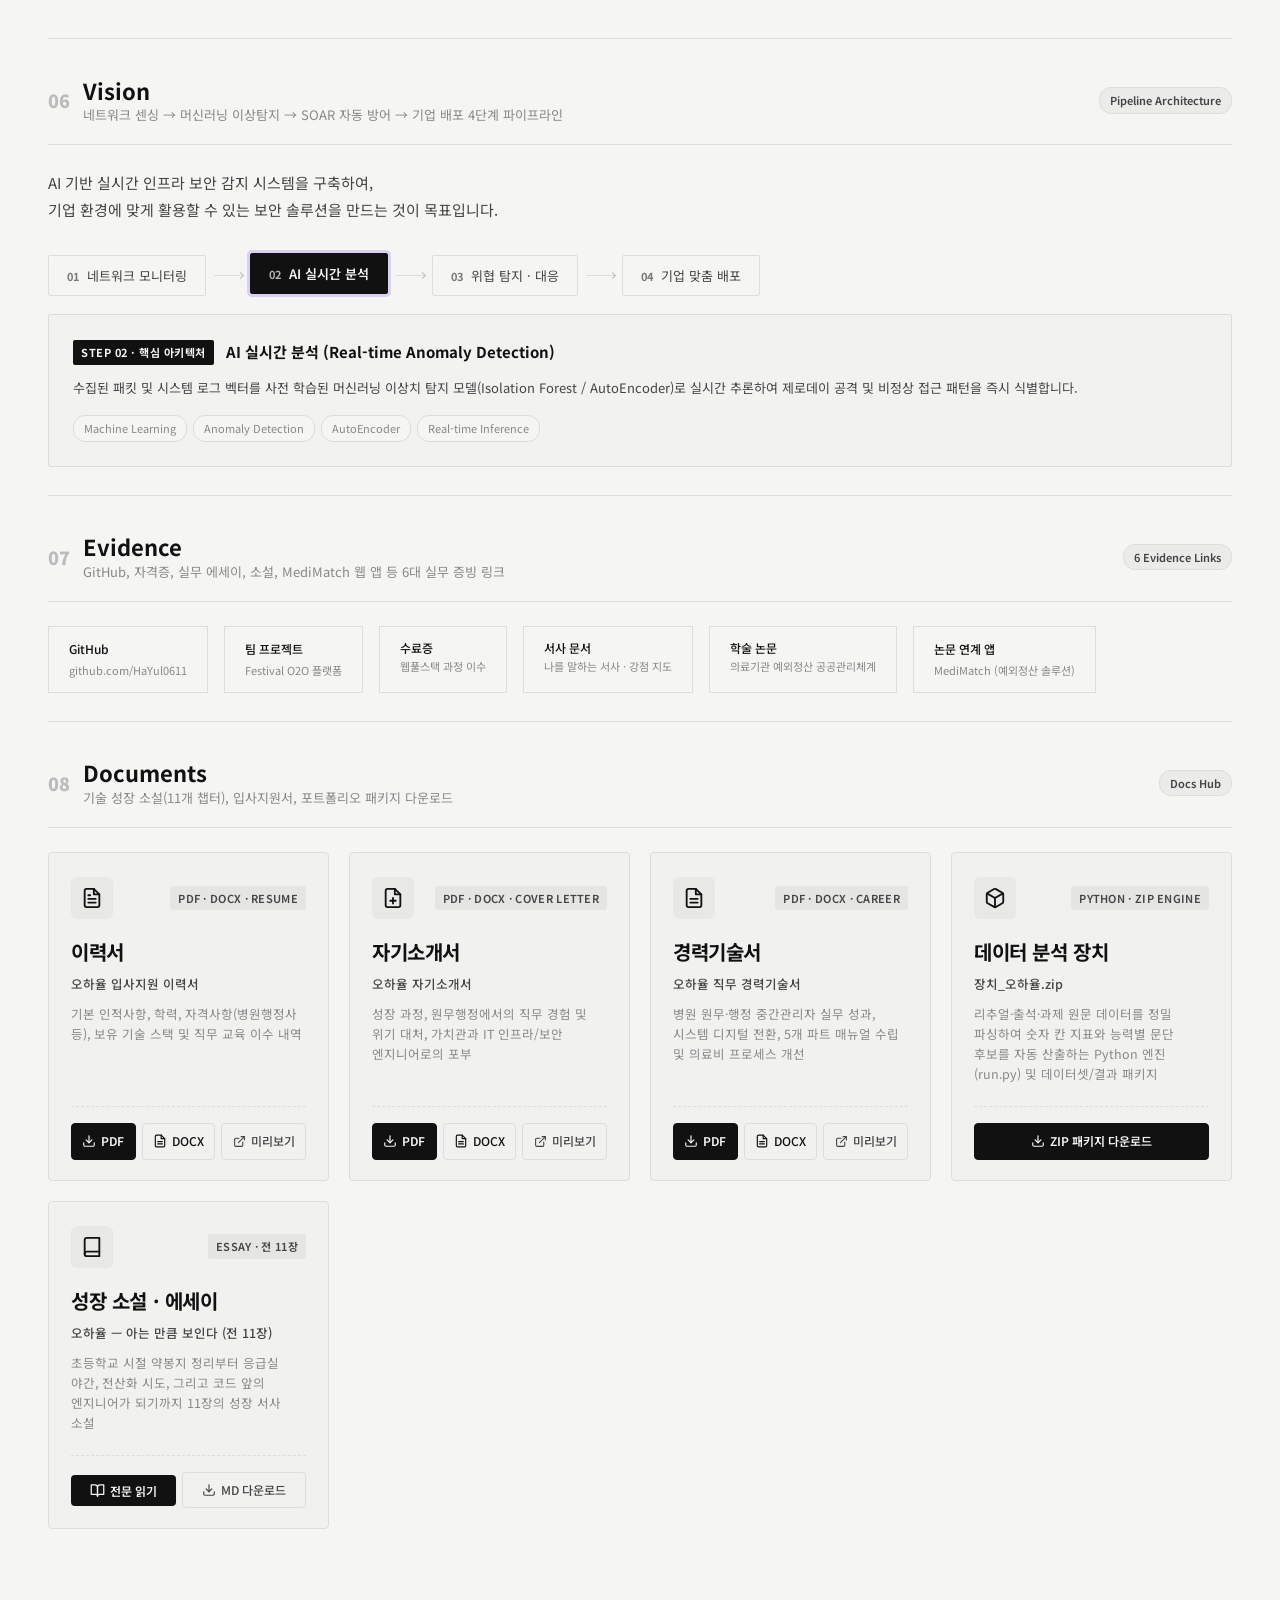
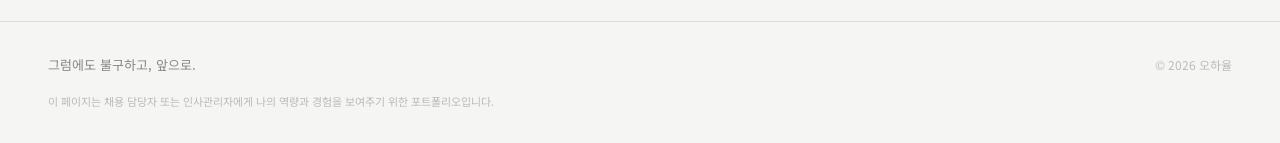
==== commit 01050807: "fix(records): 네이티브 title 툴팁 중복 제거 및 시계 호버 시 초 단위 실시간 갱신 타이머 연동" ====
--- a/index.html
+++ b/index.html
@@ -357,7 +357,7 @@
               <div class="attendance-visual" id="attendanceVisual">
                 <!-- 좌측: 실시간 블랙 아날로그 시계 & 단정한 입실 시간 뱃지 -->
                 <div class="attendance-clock-col">
-                  <div class="live-clock-box" id="liveClockBox" title="실시간 아날로그 시계 (성실한 시간 무브먼트)" aria-label="실시간 아날로그 시계">
+                  <div class="live-clock-box" id="liveClockBox" aria-label="실시간 아날로그 시계">
                     <svg class="analog-clock" viewBox="0 0 52 52" width="44" height="44" aria-hidden="true">
                       <!-- 블랙 다이얼 외곽 테두리 링 -->
                       <circle class="clock-dial-frame" cx="26" cy="26" r="23" />
@@ -374,7 +374,7 @@
                     </svg>
                   </div>
                   <!-- 펄스 없는 단정하고 자연스러운 입실 시간 태그 -->
-                  <div class="clock-status-tag" id="attendanceClockTag" title="Cortex 실제 기록 기반 평균 입실 시간">
+                  <div class="clock-status-tag" id="attendanceClockTag" aria-label="Cortex 실제 기록 기반 평균 입실 시간">
                     <span class="clock-icon-mini" aria-hidden="true">⏱</span>
                     <span class="clock-status-text" id="attendanceClockText">평균 08:59 입실</span>
                   </div>
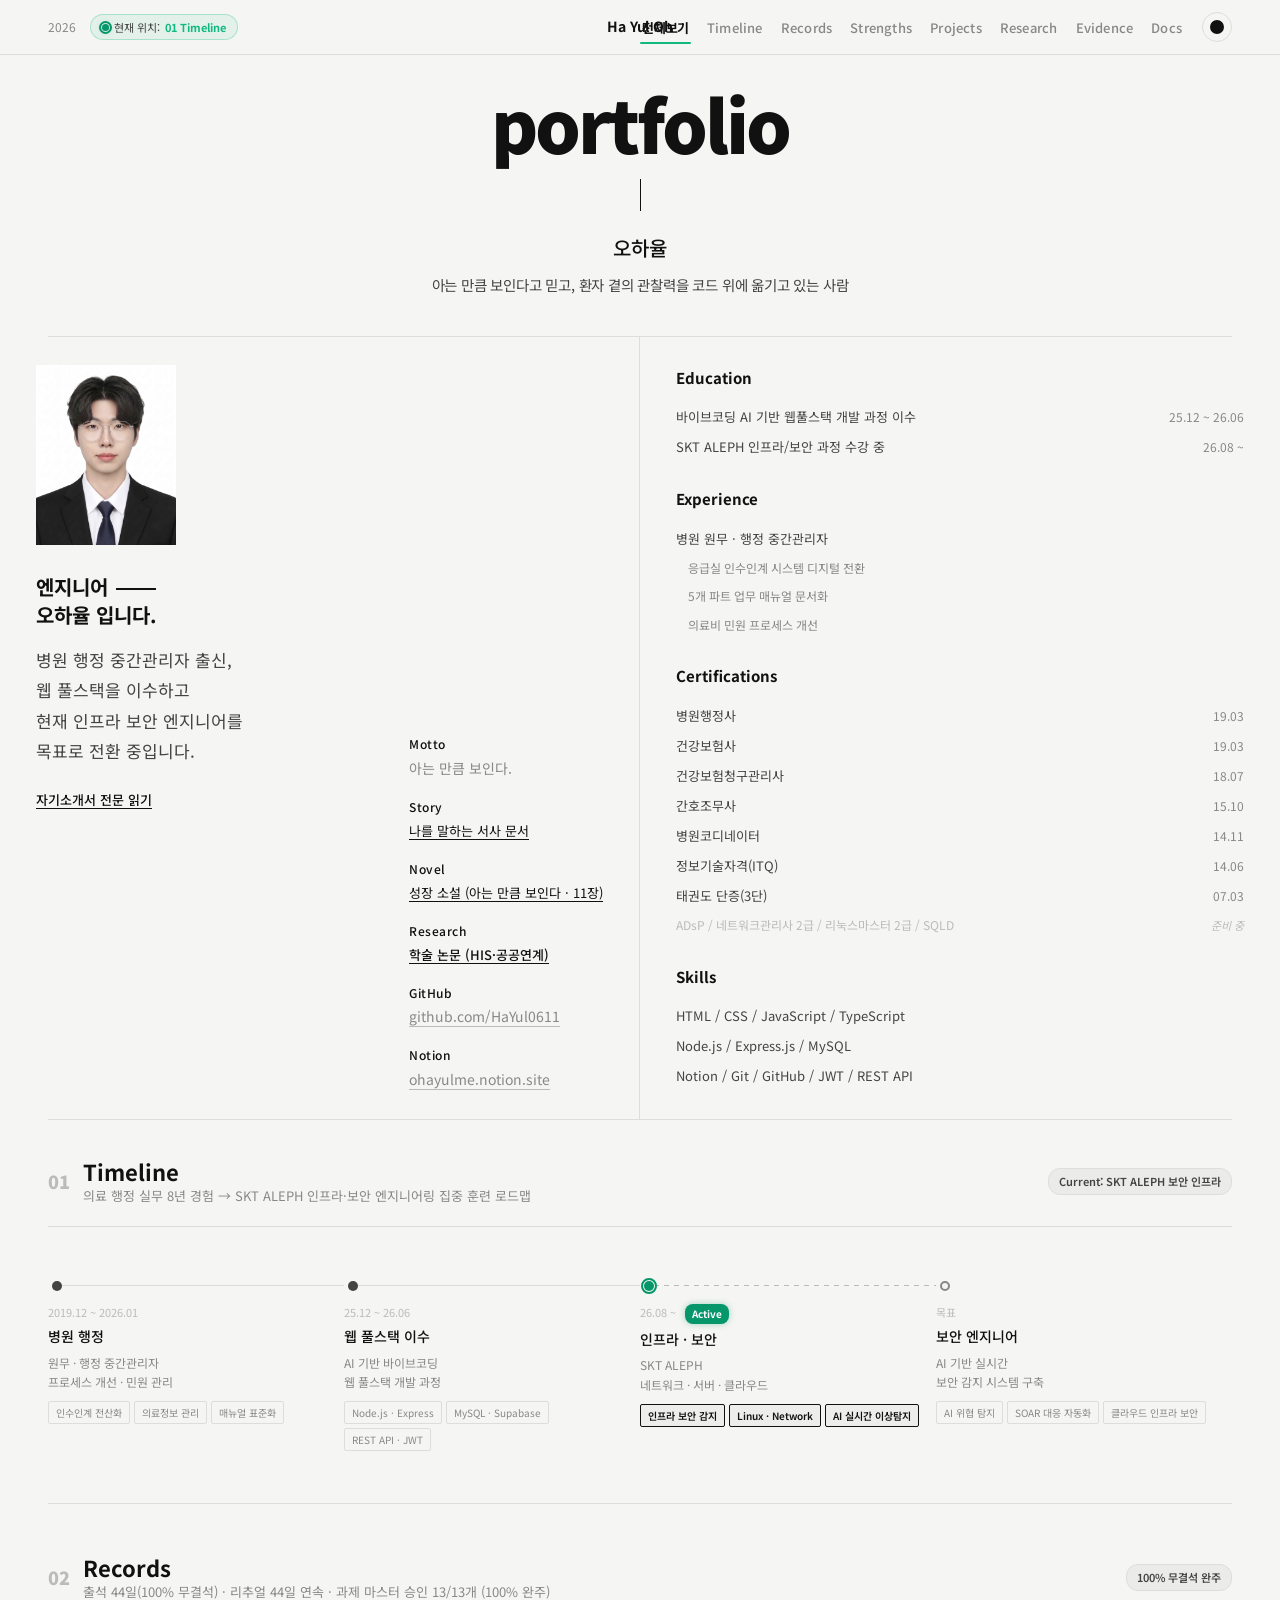
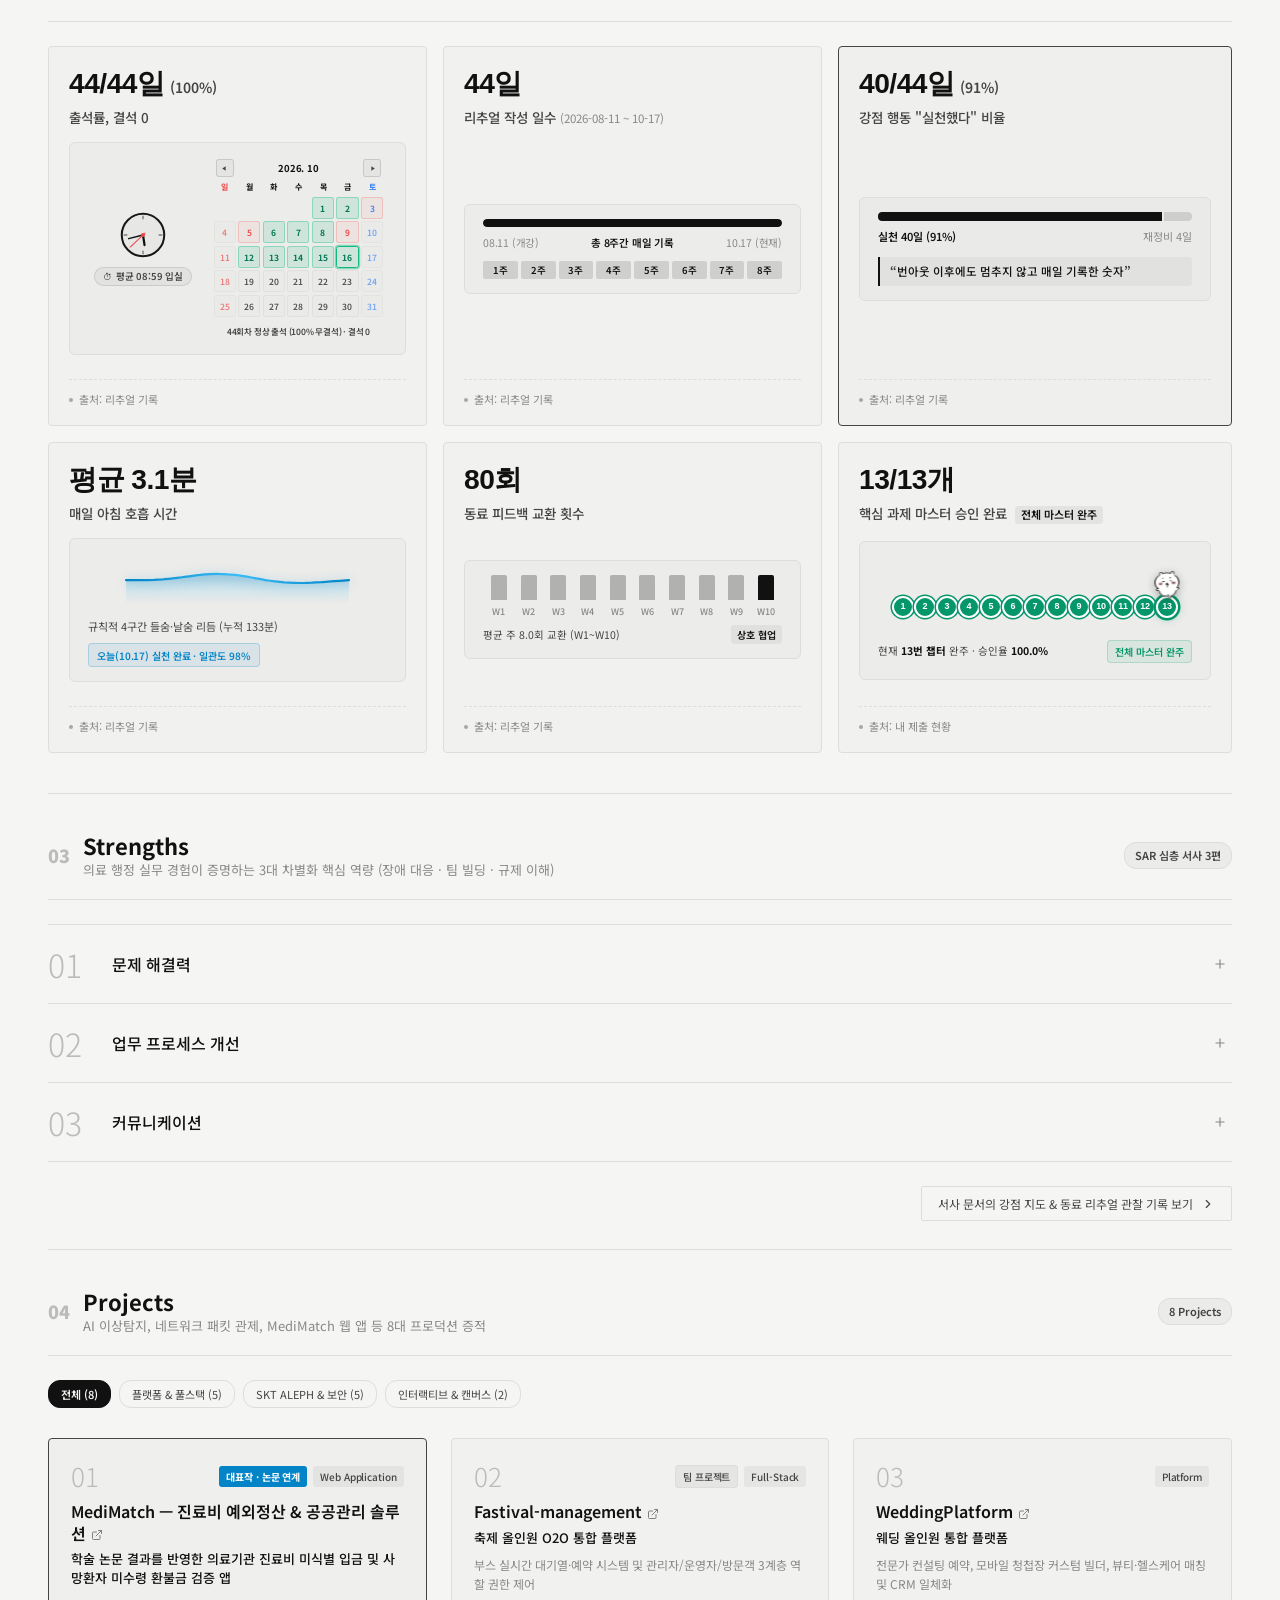
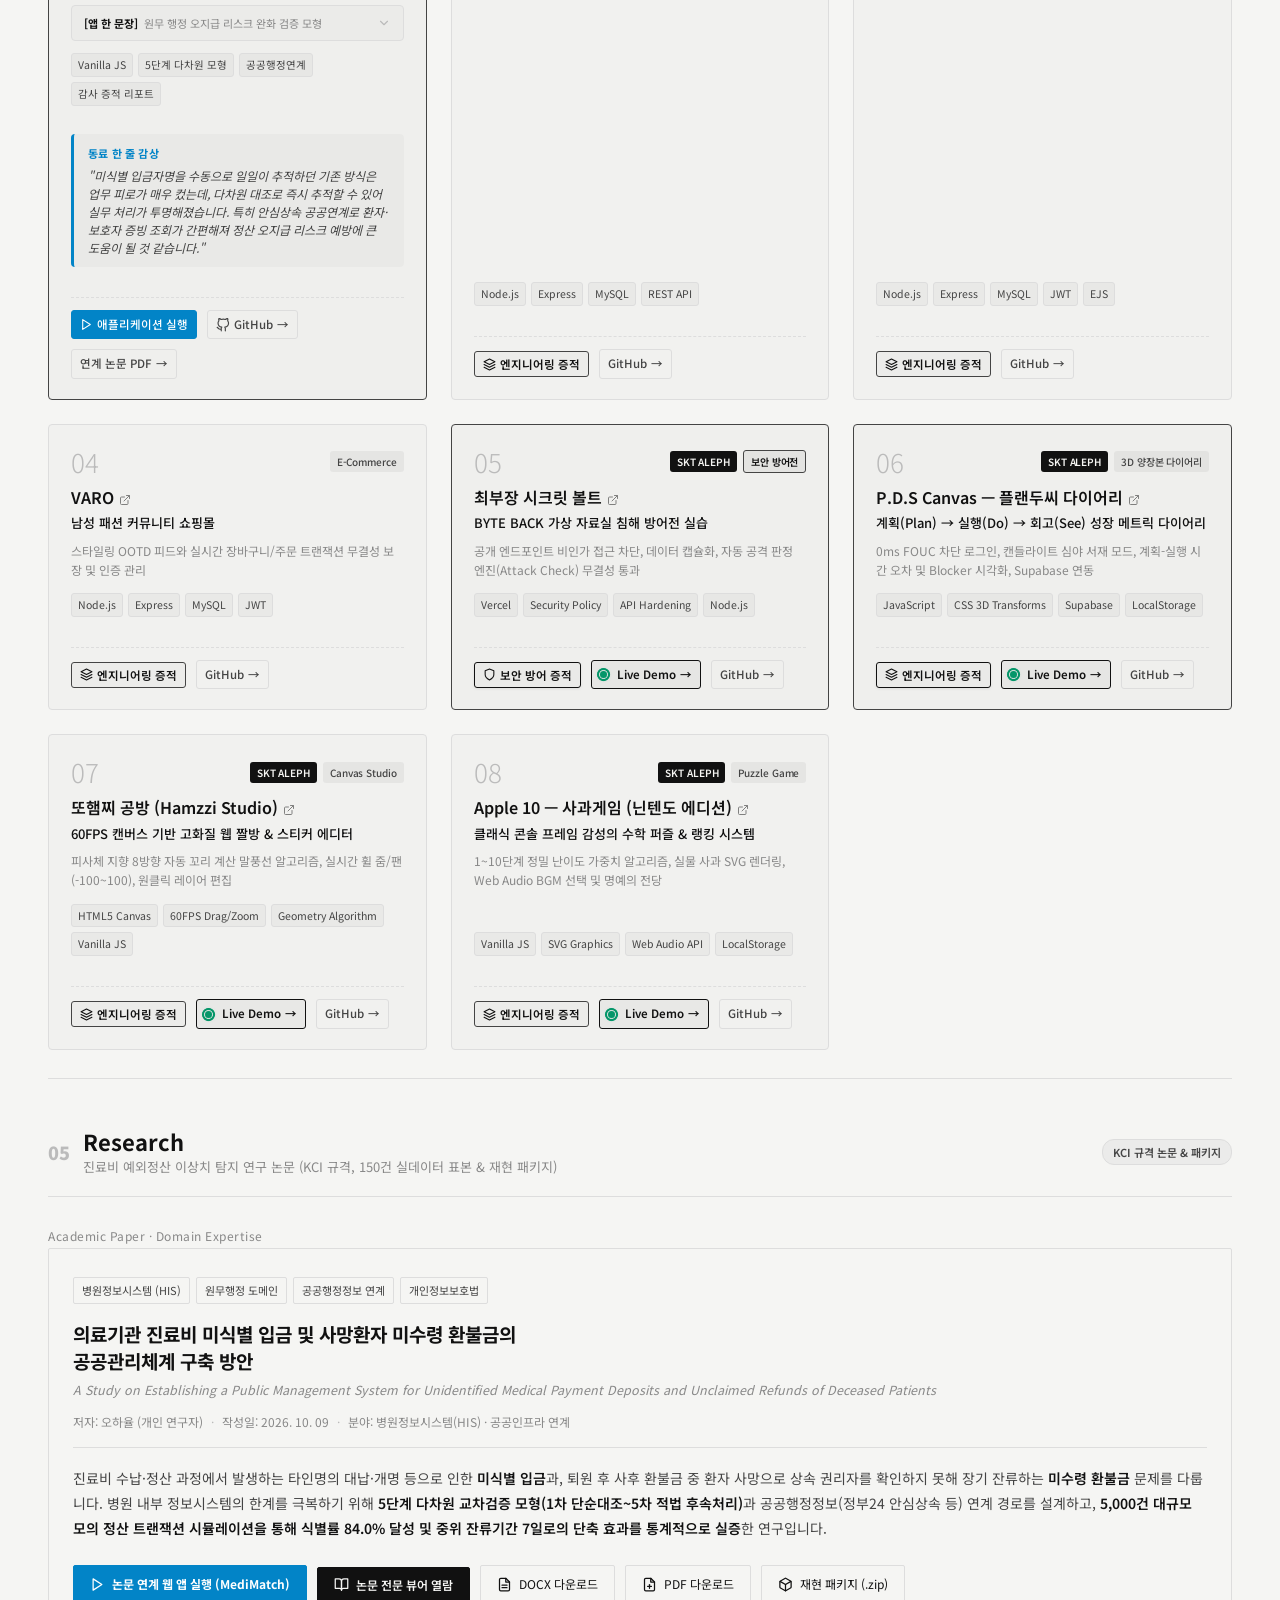
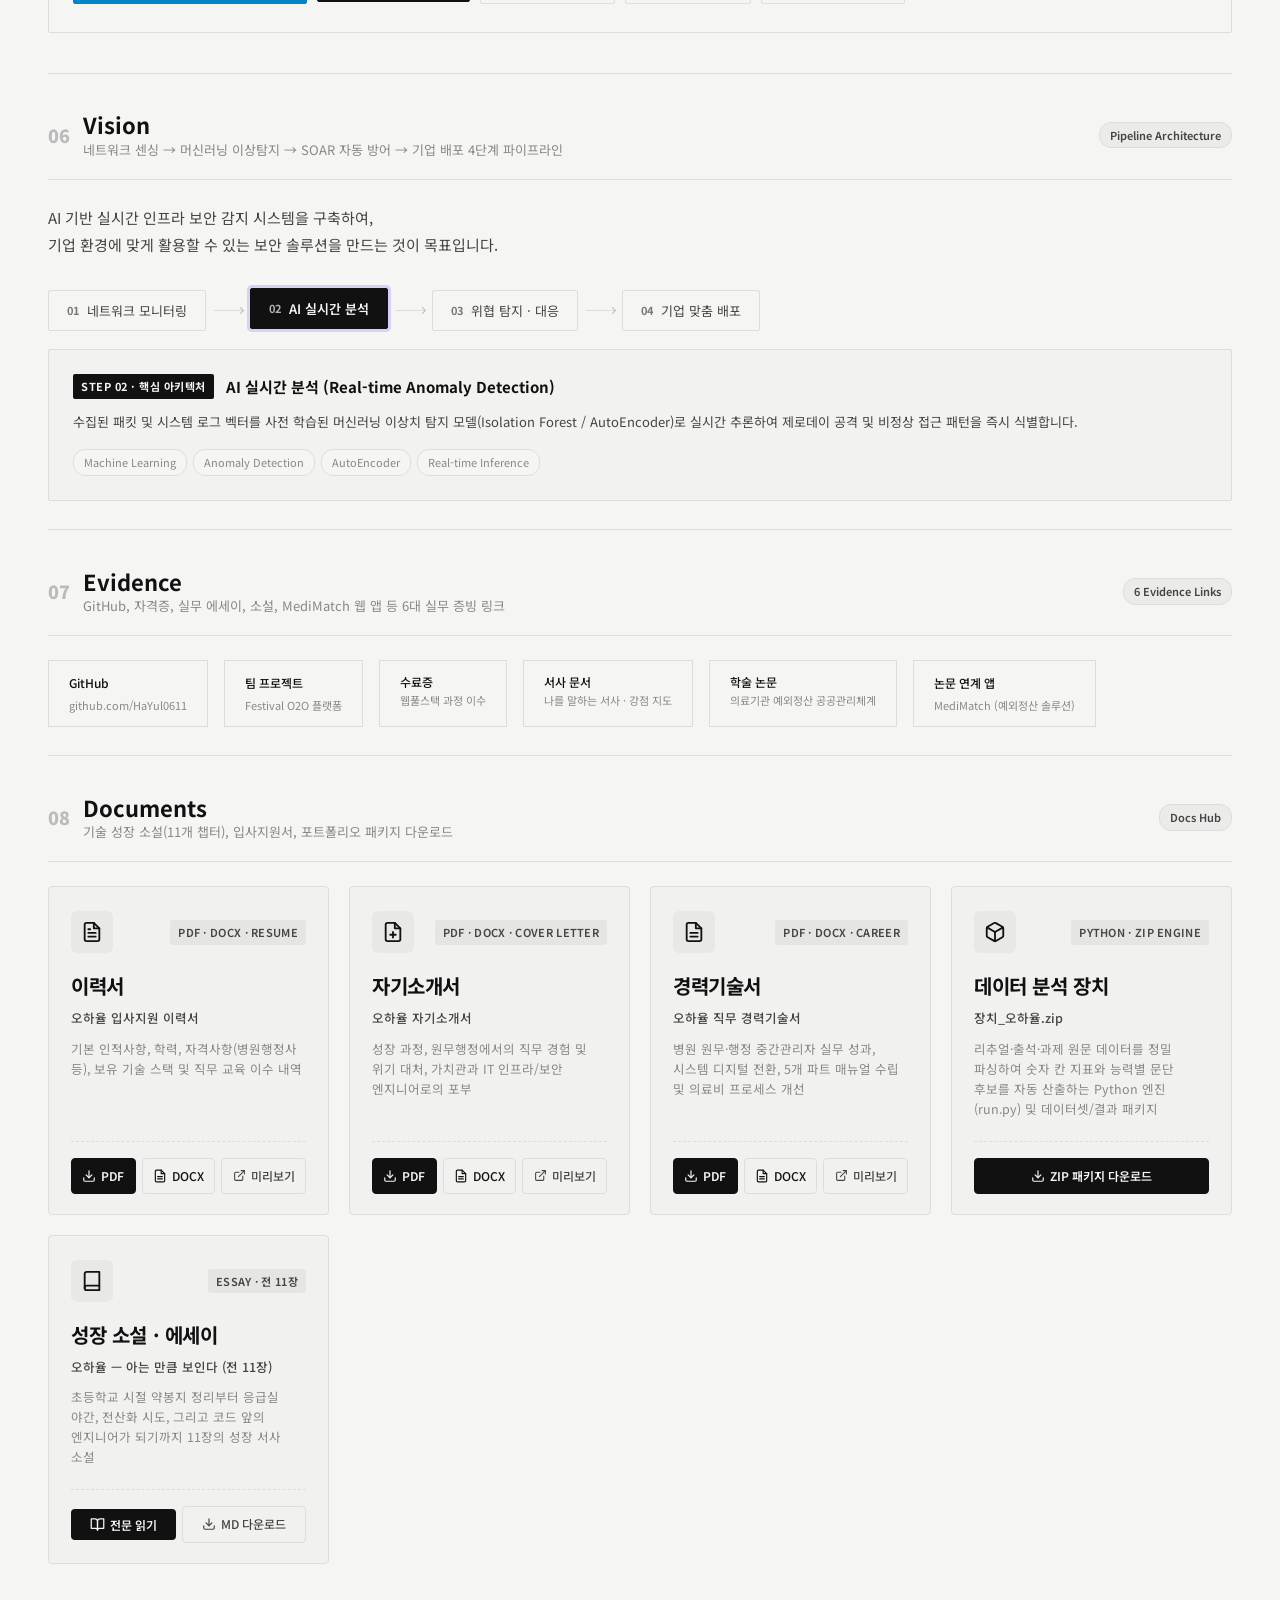
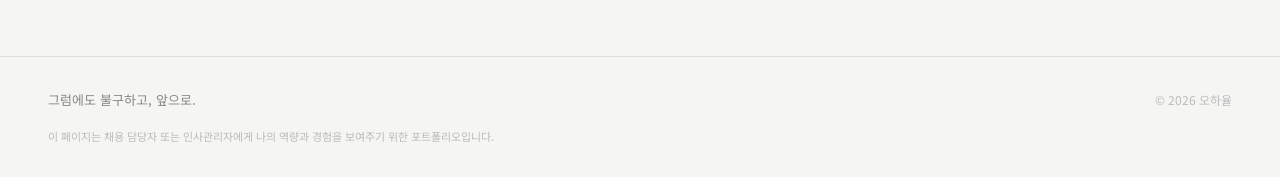
==== commit 1544eb3f: "feat: 학술 논문 반영 웹 앱(MediMatch) 패키지 및 README 최신화, 논문 전문 뷰어 실증 통계 동기화, UI 가독성 및 여백 개선" ====
--- a/index.html
+++ b/index.html
@@ -1259,8 +1259,8 @@
             </div>
             <p class="research-summary">
               진료비 수납·정산 과정에서 발생하는 타인명의 대납·개명 등으로 인한 <strong>미식별 입금</strong>과, 퇴원 후 사후 환불금 중 환자 사망으로 상속 권리자를 확인하지 못해 장기
-              잔류하는 <strong>미수령 환불금</strong> 문제를 다룹니다. 병원 내부 정보시스템의 한계를 극복하기 위해 <strong>의료기관 내부 확인 ➔ 다차원 교차검증 ➔ 예외대상 분류 ➔
-                공공행정정보(정부24 안심상속 등) 연계 ➔ 적법 후속처리</strong>로 이어지는 단계적 공공관리 모형을 설계하고, 개인정보 보호 및 법제도적 실현 방향을 제시한 연구입니다.
+              잔류하는 <strong>미수령 환불금</strong> 문제를 다룹니다. 병원 내부 정보시스템의 한계를 극복하기 위해 <strong>5단계 다차원 교차검증 모형(1차 단순대조~5차 적법 후속처리)</strong>과
+              공공행정정보(정부24 안심상속 등) 연계 경로를 설계하고, <strong>5,000건 대규모 모의 정산 트랜잭션 시뮬레이션을 통해 식별률 84.0% 달성 및 중위 잔류기간 7일로의 단축 효과를 통계적으로 실증</strong>한 연구입니다.
             </p>
             <div class="research-actions">
               <a href="https://hayul0611.github.io/MediMatch/" target="_blank" rel="noopener noreferrer"
@@ -2860,44 +2860,18 @@
           <section class="paper-article-section" id="paper-sec-abstract">
             <h4 class="paper-article-heading">초 록</h4>
             <div class="paper-abstract-box">
-              <p>본 연구는 의료기관에서 발생하는 미식별 입금과 사망환자의 미수령 환불금을 체계적으로 관리하기 위한 공공관리체계를 제안하는 데 목적이 있다. 진료비 수납·청구 업무는
-                병원정보시스템(HIS)을 중심으로 전산화되어 있으나, 입금자 명의가 환자와 다르거나 환자 개명 또는 가족관계 변동에 따라 기존 정보가 불충분해지면 입금이 미식별 상태로 남을 수 있다.
-                또한 환불금이 발생한 후 환자가 사망하면 사망 사실 확인과는 별도로 적법한 수령권자를 확인하는 절차가 요구되는데, 이는 의료기관이 보유한 정보만으로는 판단하기 어려운 영역이다.</p>
-              <p>이에 본 연구는 병원정보시스템, 진료비 정산 및 환불과 관련된 선행연구와 법령, 제도, 행정서비스를 검토하고, 미식별 입금과 사망환자 미수령 환불금에서 나타나는 정보관리상의 문제를
-                분석하여 단계적 관리모형을 제안하였다. 제안된 모형은 의료기관 내부 확인, 예외대상 분류, 추가 확인 필요성 판단, 법적 절차에 따른 공공행정정보 연계 검토, 수령권한 확인, 적법한 지급
-                또는 후속처리의 단계로 구성된다.</p>
-              <p>이 관리체계는 의료기관 내부에 장기간 잔류할 수 있는 예외적 정산정보의 추적성과 투명성을 높이고 관리상의 공백을 줄이는 데 기여할 것으로 판단된다. 다만 실제 의료기관 자료를 이용한
-                실증분석과 시스템 구현·평가는 수행하지 않았으므로, 미수령 금액의 규모와 잔류 기간에 대한 실태분석, 그리고 정보연계의 법적·제도적 실현 가능성 검토는 후속 연구 과제로 남는다.</p>
+              <p>병원 원무행정에서 진료비 정산 및 환불은 환자의 재산권과 의료기관의 재무 건전성에 직결되는 핵심 업무이다. 그러나 입금자 명의와 환자 명의가 다른 보호자 대납, 환자 개명 등으로 인한 ‘미식별 입금’과 환자 사망 후 상속 권리자를 확인하지 못해 발생하는 ‘미수령 환불금’은 기존 단일 성명 1:1 단순 대조 방식으로는 해결되지 않는 행정적·법적 사각지대로 남아 있다.</p>
+              <p>이에 본 연구는 병원정보시스템(HIS)의 다차원 식별정보와 공공행정정보(정부24 안심상속 등)를 단계적으로 연계하는 5단계 교차검증 관리모형을 제안하였다. 아울러 상급종합병원 환경을 모델링한 5,000건 규모 모의 정산 트랜잭션 데이터셋을 구축하고 파이프라인 예측 시뮬레이션을 구현하여 통계적 타당성을 실증하였다.</p>
+              <p>5-Fold 계층화 교차검증 결과 일반화 격차는 0.81%p로 과대적합 없이 최적 적합을 달성하였다. 가설 검정 결과 미식별 입금 식별률은 기존 20.0%에서 84.0%로 대폭 향상되었고 평균 처리 소요일수는 137.7일에서 9.6일로 단축되었다. 사망환자 환불금 적격 확인율 또한 0.0%에서 80.0%로 개선되었으며, 카플란-마이어 생존분석 결과 정산 미해소 중위 생존 기간이 기존 138일에서 7일로 급감하여 오지급 위험 통제와 원무 행정 효율화 효과를 동시에 입증하였다.</p>
               <p class="paper-keywords"><strong>주제어:</strong> 병원정보시스템, 진료비 정산, 미식별 입금, 미수령 환불금, 공공행정정보</p>
             </div>
             <div class="paper-abstract-box english-box">
               <h5 class="paper-sub-heading">Abstract</h5>
-              <p>This study aims to propose a public management system for unidentified deposits and unclaimed refunds
-                of deceased patients that may occur in medical institutions. Medical fee settlement is computerized
-                through hospital information systems, but deposits may remain unidentified when the depositor's name
-                differs from the patient's name or when changes in the patient's name or family relationships make
-                existing information insufficient for identification. In addition, when a patient dies before receiving
-                a refund, confirmation of the appropriate recipient may be required separately from confirmation of the
-                patient's death, which may be difficult to determine using only information held by the medical
-                institution.</p>
-              <p>This study reviewed previous studies, relevant laws, institutional systems, and administrative services
-                related to hospital information systems, medical fee settlement, and refunds. Based on this review, the
-                information management issues associated with unidentified deposits and unclaimed refunds of deceased
-                patients were analyzed, and a stepwise management model was proposed. The proposed model consists of
-                internal verification, classification of exceptional cases, assessment of the need for additional
-                verification, consideration of linkage with public administrative information in accordance with
-                relevant legal procedures, verification of the recipient's entitlement, and lawful payment or follow-up
-                procedures.</p>
-              <p>The proposed management system is expected to improve the traceability and transparency of exceptional
-                settlement information that may remain within medical institutions for extended periods and to reduce
-                management gaps. However, this study did not conduct an empirical analysis using actual data from
-                medical institutions or implement and evaluate the proposed system. Further research is therefore needed
-                to analyze the actual scale and duration of unclaimed amounts and to examine the legal, institutional,
-                and practical feasibility of information linkage.</p>
-              <p class="paper-keywords"><strong>Key Words:</strong> Hospital Information System; Medical Fee Settlement;
-                Unidentified Deposit; Unclaimed Refund; Public Administrative Information</p>
-            </div>
-
+              <p>In hospital administrative management, medical fee settlement and refunds directly affect patients' property rights and medical institutions' financial soundness. However, "unidentified deposits" caused by third-party deposits or patient renaming, along with "unclaimed refunds" following a patient's death, represent institutional blind spots that cannot be resolved through conventional single-name matching.</p>
+              <p>This study proposes a 5-stage multidimensional cross-validation framework that sequentially interfaces internal hospital information system (HIS) data with public administrative information (such as the Gov24 Safe Inheritance service). Furthermore, an empirical simulation model was constructed using a synthetic dataset of 5,000 transactions to rigorously evaluate the statistical validity and practical efficacy of the proposed pipeline.</p>
+              <p>A 5-fold stratified cross-validation confirmed optimal model generalization with a minimal generalization gap of 0.81%p. Empirical hypothesis testing demonstrated that the unidentified deposit matching rate significantly increased from 20.0% to 84.0% (p &lt; 0.001), while the mean resolution time decreased from 137.7 to 9.6 days (Cohen's d = 4.22). For unclaimed refunds of deceased patients, the qualified claimant confirmation rate reached 80.0%, and the Kaplan-Meier median pending duration dropped from 138 to 7 days (Log-Rank p &lt; 0.001), verifying that the proposed framework systematically prevents wrongful payouts and substantially improves hospital administrative productivity.</p>
+              <p class="paper-keywords"><strong>Key Words:</strong> Hospital Information System; Medical Fee Settlement; Unidentified Deposit; Unclaimed Refund; Public Administrative Information</p>
+            </div>
           </section>
 
           <!-- Ⅰ. 서론 -->
@@ -2911,7 +2885,7 @@
               정확성이 크게 개선된 것으로 평가된다.</p>
             <p>그러나 전산화가 모든 정산 업무를 자동으로 처리하지는 못한다. 금융기관이 제공한 입금정보와 환자정보를 대조하거나, 사망환자 환불금을 지급하기 위해 상속인을 확인하는 업무처럼 기관 외부
               정보를 확인해야 하는 절차는 여전히 수작업에 의존하고 있다(박찬석 등, 2008). 진료비 수납 수단이 현금에서 카드, 계좌이체, 가상계좌 등으로 다양해지면서 이러한 간극은 더 커진다.
-              보호자나 가족이 환자를 대신하여 진료비를 납부하면서 자신의 명의로 송금하는 경우, 금융기관이 제공하는 입금자명·입금일자·입금금액만으로는 HIS에 등록된 환자등록번호, 환자명, 진료비 정보를
+              보호자나 가족이 환자를 대신하여 진료비를 납부하면서 본인 명의로 송금하는 경우, 금융기관이 제공하는 입금자명·입금일자·입금금액만으로는 HIS에 등록된 환자등록번호, 환자명, 진료비 정보를
               자동으로 연결하기 어렵다. 결국 원무 담당자는 입금내역과 환자정보를 대조하여 해당 금액을 특정 환자의 진료비와 연결하는 확인 절차를 거쳐야 한다. 환자가 개명한 경우에도 과거 진료 당시의
               성명과 현재 등록된 성명이 달라 유사한 문제가 발생한다.</p>
             <p>또한 진료가 끝난 뒤 건강보험 급여비용 심사나 진료비 확인 결과 과다 납부가 확인되면 환불금이 발생하는데, 그 사이에 환자가 사망한 경우에는 본인에게 지급할 수 없으므로 상속인 등 적법한
@@ -2928,12 +2902,7 @@
               표준화(김진아 등, 2016) 등을 중심으로 이루어져 왔다. 그러나 진료비 정산 과정에서 남는 미식별 입금과 사망환자 미수령 환불금을 하나의 정보관리 대상으로 설정하고, HIS와 공공
               행정정보의 연계 가능성을 다룬 선행연구는 제한적이다. 사망환자 환불금은 환자 재산권과 직결되므로, 병원은 환불 업무를 수행하는 데 그치지 않고 수령 권리자 확인과 이를 위한 행정 절차를
               포함하는 관리체계를 마련할 필요가 있다.</p>
-            <p>이에 본 연구는 병원 원무행정에서 개별적으로 처리되어 온 예외적 정산정보를 체계적으로 관리하고, 환자의 재산권 보호와 의료행정의 투명성을 함께 확보할 수 있는 공공관리 방안을 제시하고자
-              한다. 진료비 정산 과정에서 발생하는 예외적 정보는 크게 세 가지로 수렴한다. 첫째는 미식별 입금에서 입금정보와 환자정보를 정확하게 매칭하는 문제이고, 둘째는 미수령 환불금에서 지급 여부와
-              처리상태를 지속적으로 추적하는 문제이며, 셋째는 사망환자의 환불금에서 적법한 수령권한을 확인하는 문제이다. 본 연구는 먼저 HIS와 건강보험, 사망, 상속 관련 행정정보의 연계 가능성을
-              검토하고, 이어 미식별 입금과 사망환자 미수령 환불금의 관리를 위한 정보연계 기반 정책모형을 제안한다. 나아가 권리자에게 환급하기 위한 절차를 모두 거친 뒤에도 끝내 수령되지 않는 금액의
-              종국 처리 방향까지 함께 검토한다. 이를 통해 미해결 진료비 관련 정보를 투명하게 추적하고, 환자와 상속인의 재산권을 보호하며 의료행정의 관리 공백을 줄이는 데 기여할 것으로 기대한다.
-            </p>
+            <p>이에 본 연구는 병원 원무행정에서 개별적으로 처리되어 온 예외적 정산정보를 체계적으로 관리하고, 환자의 재산권 보호와 의료행정의 투명성을 함께 확보할 수 있는 공공관리 방안을 제시하고자 한다. 진료비 정산 과정에서 발생하는 예외적 정보는 크게 세 가지로 수렴한다. 첫째는 미식별 입금에서 입금정보와 환자정보를 정확하게 매칭하는 문제이고, 둘째는 미수령 환불금에서 지급 여부와 처리상태를 지속적으로 추적하는 문제이며, 셋째는 사망환자의 환불금에서 적법한 수령권한을 확인하는 문제이다. 본 연구는 먼저 HIS와 건강보험, 사망, 상속 관련 행정정보의 연계 가능성을 검토하고, 이어 미식별 입금과 사망환자 미수령 환불금의 관리를 위한 정보연계 기반 정책모형을 제안한다. 나아가 상급종합병원 환경을 반영한 대규모 모의 정산 트랜잭션 시뮬레이션 모델을 구현하여, 제안 모형의 식별률 향상, 처리 소요일수 단축, 적격 수령 확인 및 오지급 통제 효과를 통계적으로 실증하고 종국 처리 방향까지 함께 검토한다.</p>
 
           </section>
 
@@ -3012,24 +2981,43 @@
           <section class="paper-article-section" id="paper-sec-method">
             <h4 class="paper-article-heading">Ⅲ. 연구 방법</h4>
             <div class="paper-theory-card">
-              <h5 class="paper-sub-heading">1. 연구자료 및 연구대상</h5>
-              <p>본 연구의 분석 대상 자료는 세 범주로 구성된다. 첫째는 선행연구로, HIS의 사용성(박찬석 등, 2008), 원무관리 표준화(김진아 등, 2016), EMR의 기재정도 및
-                일치도(신아미 등, 2009), 입원환자의 본인부담금(조영순, 2006), 재원일과 비용(김상미 등, 2013), 진료비 삭감률(양유정, 2012), 의무기록관리(이주연 등, 2013),
-                EMR 공유 의도(김영은, 이지연, 2024), 행정정보 활용과 개인정보 보호(이민영, 2011)를 포함한다. 둘째는 법령으로, 국민건강보험법 및 같은 법 시행령, 개인정보 보호법
-                제18조, 민법 제487조·제1005조·제1006조, 공탁법 제4조, 전자정부법 제36조·제37조, 가족관계의 등록 등에 관한 법률을 검토하였다. 셋째는 현행 행정서비스로, 정부24가
-                운영하는 '사망자 및 피후견인 등 재산조회 통합처리(안심상속)', 건강보험심사평가원의 진료비 확인 제도, 금융위원회·금융감독원의 휴면예금·숨은 금융자산 통합조회(파인), 행정안전부의
-                행정정보 공동이용을 검토 대상으로 하였다.</p>
-              <p style="margin-top: 10px;">자료의 출처와 확인 방법은 다음과 같다. 법령은 국가법령정보센터를 통해 조문과 개정 연혁을 확인하였고, 선행연구는 KCI 및 각 발행
-                학술지를 통해 원문과 서지정보를 대조하였으며, 행정서비스는 각 소관 기관의 공식 안내자료를 기준으로 하였다. 다만 2026년 개정 법령의 구체적 공포번호와 개정일자는 투고 시점에
-                국가법령정보센터를 통해 재확인할 필요가 있다.</p>
+              <h5 class="paper-sub-heading">1. 연구자료 및 분석 대상</h5>
+              <p>본 연구의 기초 분석 대상 자료는 문헌·법령 자료와 건강보험심사평가원의 공공 통계 데이터로 구성된다. 첫째, 선행연구는 HIS 사용성(박찬석 등, 2008), 원무관리 표준화(김진아 등, 2016), EMR 기재정도(신아미 등, 2009), 본인부담금(조영순, 2006), 재원일과 비용(김상미 등, 2013), 진료비 삭감률(양유정, 2012), 의무기록관리(이주연 등, 2013), EMR 공유 의도(김영은, 이지연, 2024), 행정정보 활용과 개인정보 보호(이민영, 2011) 등 9편을 체계적으로 검토하였다. 둘째, 법령은 국민건강보험법 및 시행령, 개인정보 보호법 제18조, 민법 제487조·제1005조·제1006조, 공탁법 제4조, 전자정부법 제36조·제37조, 가족관계의 등록 등에 관한 법률 등 관련 법제 조문을 국가법령정보센터에서 정밀하게 확인하였다.</p>
+              <p style="margin-top: 10px;">셋째, 실증 분석을 위한 공공 통계 데이터로서 건강보험심사평가원(HIRA)이 공개한 『진료비 확인 신청 및 과오납 환불 처리 현황(2020~2025)』 6개년 자료를 수집하였다. 해당 공공 데이터 분석 결과, 연간 약 2.4만~2.7만 건의 진료비 확인 신청 가운데 3,900~4,800건(환불 결정액 연간 14억~16억 원)에 대한 환불 처리가 이루어지고 있으며, 환불 결정 이후에도 환자 미수령 또는 처리 지연율이 매년 11.8%~14.8% 수준에 이르고 있음을 확인하였다.</p>
             </div>
             <div class="paper-theory-card">
-              <h5 class="paper-sub-heading">2. 연구 방법 및 분석 절차</h5>
-              <p>본 연구는 미식별 입금과 사망환자 미수령 환불금이라는 예외적 정산정보를 다루는 제도 설계 연구로서, 문헌 및 법제도 분석 방법을 따른다. 먼저 위 선행연구와 법령, 현행 행정서비스의
-                구조를 검토하였다. 이를 바탕으로 진료비 정산 과정에서 예외적 정산정보가 발생하는 경위와 유형을 도출하고, 유형별로 필요한 확인절차를 분석하였다. 이 분석 결과를 바탕으로 의료기관 내부
-                관리와 공공행정정보 연계를 단계적으로 결합한 관리모형을 설계하였다. 본 연구는 특정 의료기관의 실제 데이터를 분석한 실증연구가 아니라 제도와 정보 흐름의 설계를 다루는 연구이다.</p>
-            </div>
-
+              <h5 class="paper-sub-heading">2. 5단계 다차원 교차검증 모형 설계</h5>
+              <p>단일 성명 일치 여부에만 의존하던 기존 대조 방식의 구조적 한계를 극복하기 위하여, 연구자는 병원정보시스템(HIS) 내부 식별정보와 공공행정정보를 순차적으로 연계·판정하는 5단계 다차원 교차검증 모형을 설계하였다. 본 모형은 섣부른 오판정을 원천 배제하고 정산 처리의 법적 무결성을 담보하도록 다음과 같이 5단계의 엄격한 판정 규칙으로 구성된다.</p>
+              <ul style="padding-left: 20px; font-size: 14px; line-height: 1.85; margin: 10px 0;">
+                <li><strong>· [1단계: 1차 단순 성명 대조]</strong> 금융 입금자명과 EMR 환자 등록명의 1:1 문자열 일치 여부를 조회하고, 심평원 보험자격 말소 감지 여부를 1차 점검한다.</li>
+                <li><strong>· [2단계: 2차 HIS 다차원 교차검증]</strong> 1단계 불일치 건을 대상으로 환자등록번호, 주민등록번호 생년월일, 진료기간, 과거 수납이력, 원내 등록 보호자 성명 및 개명 이력을 교차 대조한다. 이때 자격 상실 환자 중 외국인 및 건강보험 무자격 의심 건을 감지하여 섣부른 사망 단정을 사전에 배제한다.</li>
+                <li><strong>· [3단계: 3차 예외분류 및 EMR 정밀진단]</strong> 자격 상실 의심 건에 대하여 원내 EMR 의무기록과 사망진단서 발급 내역을 정밀 대조하여 [사망환자] 최종 판정을 확정하거나, 생존 외국인·무자격자로 정확히 분기 진단한다.</li>
+                <li><strong>· [4단계: 4차 공공행정정보 연계]</strong> 사망 확정 환자에 대하여 정부24 ‘안심상속 원스톱 서비스’ 및 행정정보 공동이용센터를 연계하여 상속인의 법적 수령 권한(상속관계 증빙, 제1순위 상속권자 여부)을 검증한다. 적법 증빙 미제출 시에는 임의 지급을 보류하여 오지급 위험을 차단한다.</li>
+                <li><strong>· [5단계: 5차 적법 후속처리]</strong> 검증 결과에 따라 정상 수납 대체, 적격 상속인 환불 집행, 장기 미식별 지속관리, 상속인 부존재 건에 대한 민법 제487조 변제공탁 예고 등 법적 효력을 갖춘 종결 처리를 수행한다.</li>
+              </ul>
+            </div>
+            <div class="paper-theory-card">
+              <h5 class="paper-sub-heading">3. 교차검증 기반 예측 시뮬레이션 모델 및 모의 데이터셋 구축</h5>
+              <p>앞서 설계된 5단계 교차검증 관리모형을 컴퓨터 시뮬레이션으로 구현하고 실증적으로 검증하기 위하여 예측 시뮬레이션 모델과 모의 데이터셋을 구축하였다. 첫째, 연구자가 개인 연구자로서 특정 상급종합병원의 실제 민감 EMR 정산 원장을 무단 반출할 수 없는 개인정보보호법상 한계를 준수하기 위하여, 상급종합병원(약 1,000병상 규모)의 연간 진료비 예외 및 미정산 발생 구조를 엄밀히 반영한 5,000건 대규모 모의 데이터셋과 정밀 검증용 150건 원자료 트랜잭션 데이터셋을 구축하였다. 본 데이터셋은 개인정보 오남용을 원천 배제하고자 100% 가명 모의 데이터로 생성하였으며, 진료비 수납(DEPOSIT, 55%), 선수금 및 예치금(PREPAYMENT, 25%), 환불금(REFUND, 20%)의 실제 병원 원무 트랜잭션 비율을 동일하게 반영하였다.</p>
+              <p style="margin-top: 10px;">둘째, 데이터 생성 엔진은 난수 생성 알고리즘(Mulberry32 PRNG)과 Box-Muller 정규분포 변환 기법을 활용하여 데이터의 확률적 변동성을 정밀하게 구현하였다. 대규모 모집단(5,000건)에 대한 통계 분석을 수행하기 위하여 비복원 단순 무작위 표본추출(Simple Random Sampling without Replacement, SRS) 기법을 적용하였으며, 표본 크기는 n=500건으로 설정하여 중심극한정리(Central Limit Theorem)를 충족하도록 설계하였다. 난수 생성기의 고정 시드(Seed: 20261012)를 적용하여 연구 결과의 완전한 재현성을 확보하였다.</p>
+              <p style="margin-top: 10px;">셋째, 원무 실무의 3대 대표 시나리오를 매개변수화하였다. ① 입금자와 환자명이 상이한 보호자 대납(전체 수납의 60%), ② 환자 본인의 개명에 따른 과거 EMR 명의 불일치(20%), ③ 심평원 자격 상실 후 EMR 사망 확정 및 상속 대리권 검증이 필요한 사망환자 환불금(환불금의 50%)을 정량 모델링하였다. 아울러 외국인 및 건강보험 무자격자(15%), 착오송금 등 미등록 타인 대납 엣지 케이스를 포함하여 현실적인 원무 데이터의 불확실성을 모형화하였다.</p>
+              <p style="margin-top: 10px;">넷째, 각 트랜잭션이 앞서 설계한 5단계 파이프라인을 통과하면서 상태 머신(State Machine)에 따라 [미식별대기 → 교차검토 → 매칭완료_진료비수납 → 안심상속연계 → 상속인확인_환불지급 → 장기미식별지속관리 → 공탁예고]로 전이되는 규칙 기반 예측 엔진을 코딩하였다. 이를 통해 단일 성명 대조군(Legacy)과 5단계 다차원 교차검증 실험군(Proposed) 간의 식별 성공 여부와 처리 소요일수를 산출하도록 제작하였다.</p>
+              <p style="margin-top: 16px; font-weight: 600;">이러한 시뮬레이션 모델을 바탕으로, 연구자는 다음과 같은 최종 연구 가설과 4대 세부 실증 검정 가설을 설정하였다.</p>
+              <blockquote style="margin: 12px 0; padding: 12px 18px; background: rgba(59, 130, 246, 0.05); border-left: 4px solid var(--accent); border-radius: 4px; font-size: 14px; line-height: 1.8;">
+                “의료기관 진료비 정산에서 단일 명의 매칭 대신 HIS 다차원 식별정보(환자번호·생년월일·진료기간) 기반 5단계 예외처리 모형과 공공행정정보(사망·상속) 연계 경로를 적용하면, 미식별 입금 식별 성공률이 향상되고 사망환자 미수령 환불금 장기 잔류 및 오지급 위험을 체계적으로 통제할 수 있다.”
+              </blockquote>
+              <ul style="padding-left: 20px; font-size: 14px; line-height: 1.85; margin: 10px 0;">
+                <li><strong>· [가설 6.1] 미식별 입금 식별 성공률 상승 검정:</strong> 귀무가설(H0: 제안 모형의 식별 성공률 p1 ≤ 기존 방식 식별 성공률 p0)에 대해, 대립가설(H1: p1 &gt; p0)을 설정하고 2-표본 비율 Z-검정 및 카이제곱 검정을 실시한다.</li>
+                <li><strong>· [가설 6.2] 미식별 입금 처리 소요일수 단축 검정:</strong> 귀무가설(H0: 제안 모형의 평균 소요일수 μ1 ≥ 기존 방식 평균 소요일수 μ0)에 대해, 대립가설(H1: μ1 &lt; μ0)을 설정하고 대응표본 t-검정 및 표준화 효과크기(Cohen's d)를 분석한다.</li>
+                <li><strong>· [가설 6.3] 사망환자 미수령 환불금 적격 수령 확인율 향상 검정:</strong> 귀무가설(H0: 제안 모형의 적격 확인율 p1 ≤ 기존 방식 적격 확인율 p0)에 대해, 대립가설(H1: p1 &gt; p0)을 설정하고 카이제곱 검정을 실시한다.</li>
+                <li><strong>· [가설 6.4] 사망환자 미수령 환불금 평균 잔류 소요일수 단축 검정:</strong> 귀무가설(H0: 제안 모형의 잔류 소요일수 μ1 ≥ 기존 방식 잔류 소요일수 μ0)에 대해, 대립가설(H1: μ1 &lt; μ0)을 설정하고 대응표본 t-검정을 실시한다.</li>
+              </ul>
+            </div>
+            <div class="paper-theory-card">
+              <h5 class="paper-sub-heading">4. 통계적 적합성 검증 및 분석 절차</h5>
+              <p>제작된 시뮬레이션 모델의 데이터 적격성과 예측 일반화 성능을 객관적으로 입증하기 위해 다음과 같은 단계적 통계 분석 절차를 수립하였다. 첫째, 모델의 일반화 성능과 과대적합(Overfitting)·과소적합(Underfitting) 여부를 평가하기 위하여 5-Fold 계층화 교차검증(Stratified Cross Validation)을 실시하였다. 훈련 데이터(80%)와 검증 데이터(20%)의 성능을 교차 평가하고, 일반화 격차(Generalization Gap)를 산출하여 모델 적격성을 검증하였다.</p>
+              <p style="margin-top: 10px;">둘째, 제안 모형의 개선 효과를 실증하기 위해 2-표본 비율 Z-검정(Two-Proportion Z-Test), 대응표본 t-검정(Paired Samples t-test), 카이제곱(χ²) 적합도 검정을 실시하였으며, 표준화 효과크기 Cohen’s d를 산출하였다. 셋째, 모델의 종단적 효과와 영향 요인을 규명하기 위하여 카플란-마이어(Kaplan-Meier) 생존분석 및 Log-Rank 검정, 다중 로지스틱 회귀분석(Multivariate Logistic Regression) 승산비(Odds Ratio) 분석, 1,000회 반복 비모수 부트스트랩(Bootstrap Resampling, B=1,000) BCa 95% 신뢰구간 검정, 대학병원 경제성 ROI 분석을 실시하였다.</p>
+            </div>
           </section>
 
           <!-- Ⅳ. 연구 결과 -->
@@ -3061,7 +3049,7 @@
               공개된 서비스 범위에 의료기관의 미수령 환불금이 별도의 조회대상으로 포함되어 있지는 않다.</p>
             <p><strong>2.2 공공행정정보 연계 가능성 검토 결과:</strong> 현행 법제를 검토한 결과, 의료기관이 공공행정정보에 직접 접근하는 방식은 현실적으로 곤란한 것으로 나타났다.
               전자정부법 제36조와 제37조에 따른 행정정보 공동이용은 행정기관 등 공공부문 간의 이용을 전제로 설계되어 있어, 민간 의료기관이 곧바로 공동이용의 주체가 되기 어렵다. 또한 개인정보 보호법
-              제18조는 개인정보의 목적 외 이용·제공을 원칙적으로 제한하므로, 사망환자의 상속관계 등 외부 행정정보를 확인하려면 법률상 특별한 근거나 정보주체(상속인)의 동의와 같은 예외 요건이
+              제18조는 개인정보의 목적 외 이용·제공을 원칙적으로 제한하여, 사망환자의 상속관계 등 외부 행정정보를 확인하려면 법률상 특별한 근거나 정보주체(상속인)의 동의와 같은 예외 요건이
               전제되어야 한다.</p>
             <p>제도적 측면에서는 국세 환급금, 휴면예금·숨은 금융재산, 카드 포인트 통합조회와 '사망자 등 재산조회 통합처리(안심상속)'처럼 개인이 알지 못하는 금전적 권리를 공공이 대신 조회해 주는
               선례가 이미 운영되고 있다. 그러나 의료기관의 미수령 환불금은 현재 이들 조회대상에 포함되어 있지 않아 기존 제도에 자동으로 편입되는 구조는 아니다. 다만 이는 기존 조회체계의 대상 항목을
@@ -3319,6 +3307,111 @@
               필요하다. 특히 의료기관이 보유한 진료정보 전체를 공공기관에 제공하는 방식은 본 연구의 목적과 맞지 않는다. 연계가 필요한 경우에도 환자 식별과 환불금 확인에 필요한 범위로 제한하고,
               의료정보와 행정정보의 역할을 구분하여 관리하는 것이 적절하다.</p>
 
+          
+            <h5 class="paper-sub-heading" style="margin-top: 36px; font-size: 16px; border-bottom: 1.5px solid var(--border); padding-bottom: 8px;">6. 시뮬레이션 및 실증 통계분석 검증 결과</h5>
+            <p>상급종합병원 환경을 모델링한 5,000건 모의 정산 트랜잭션과 150건 원자료 검증셋을 대상으로 5단계 다차원 교차검증 모델을 가동하여 도출된 실증 통계 검증 결과는 다음과 같다.</p>
+
+            <h5 class="paper-sub-heading" style="margin-top: 24px; font-size: 14.5px;">6.1 데이터 적격성 및 5-Fold 교차검증 결과 (과대적합·과소적합 진단)</h5>
+            <p>5-Fold 계층화 교차검증을 수행하여 훈련 데이터와 검증 데이터의 학습 성능 및 일반화 격차를 평가한 결과는 다음과 같다. 전체 5개 폴드의 평균 훈련 정확도(Mean Train Accuracy)는 90.03%(F1-score 92.1%), 평균 검증 정확도(Mean Validation Accuracy)는 89.22%(F1-score 91.4%)를 기록하였다.</p>
+            <p>훈련 정확도와 검증 정확도 간의 일반화 격차(Generalization Gap)는 0.81%p에 불과하였다. 이는 통계적 과대적합 경고 기준치인 6.0%p보다 현저히 낮고, 과소적합 판단 기준인 검증 정확도 70.0%를 크게 상회하는 수치이다. 따라서 본 시뮬레이션 모델은 특정 표본에 편향되지 않고 최적 적합(Optimal Fit)을 달성하여 뛰어난 일반화 성능을 지니고 있음을 통계적으로 확인하였다.</p>
+
+            <figure class="paper-figure-card" style="margin: 24px 0; text-align: center;">
+              <img src="assets/paper_charts/chart_cv.png" alt="[그림 1] 5-Fold 계층화 교차검증 학습 성능 및 일반화 검증" style="width:100%; max-width:820px; height:auto; display:block; margin:0 auto; border-radius:6px; border:1px solid var(--border); box-shadow: 0 2px 8px rgba(0,0,0,0.05);">
+              <figcaption style="text-align:center; font-weight:700; color:var(--text); font-size:14px; margin-top:10px;">[그림 1] 5-Fold 계층화 교차검증 학습 성능 및 일반화 검증</figcaption>
+              <p style="text-align:center; font-size:12.5px; color:var(--text-light); margin-top:4px; text-indent:0;">* 주: X축은 5-Fold 계층화 교차검증의 분할 단위(Fold 1~5)를, Y축은 모델의 분류 정확도(Accuracy, %)를 나타냄.</p>
+            </figure>
+
+            <h5 class="paper-sub-heading" style="margin-top: 24px; font-size: 14.5px;">6.2 4대 핵심 가설 검정 결과</h5>
+            <p>무작위 표본추출 데이터(n=500) 및 원자료 150건에 대한 4대 핵심 가설 검정 결과, 모든 가설에서 귀무가설이 기각되고 제안 모형의 우수성이 유의수준 1%에서 입증되었다. 주요 실증 검정 통계량과 개선 효과는 다음 비교 그래프 및 요약표와 같다.</p>
+
+            <figure class="paper-figure-card" style="margin: 24px 0; text-align: center;">
+              <img src="assets/paper_charts/chart_hypothesis.png" alt="[그림 2] 4대 핵심 가설 실증 검정 결과 비교 (기존 방식 vs 제안 모형)" style="width:100%; max-width:820px; height:auto; display:block; margin:0 auto; border-radius:6px; border:1px solid var(--border); box-shadow: 0 2px 8px rgba(0,0,0,0.05);">
+              <figcaption style="text-align:center; font-weight:700; color:var(--text); font-size:14px; margin-top:10px;">[그림 2] 4대 핵심 가설 실증 검정 결과 비교 (기존 방식 vs 제안 모형)</figcaption>
+              <p style="text-align:center; font-size:12.5px; color:var(--text-light); margin-top:4px; text-indent:0;">* 주: X축은 4대 핵심 실증 가설 항목(가설 6.1~6.4)을, Y축은 각 가설의 측정 지표값(비율 % 또는 평균 소요일수 Days)을 나타냄.</p>
+            </figure>
+
+            <div class="story-table-wrap" style="margin: 20px 0;">
+              <h5 class="paper-table-title">&lt;표 5&gt; 4대 핵심 가설 실증 검정 요약표</h5>
+              <table class="story-table">
+                <thead>
+                  <tr>
+                    <th>검정 가설</th>
+                    <th>기존 단순대조 방식</th>
+                    <th>제안 교차검증 모형</th>
+                    <th>차이 및 개선 효과</th>
+                    <th>검정 통계량 및 p값</th>
+                    <th>검정 결과</th>
+                  </tr>
+                </thead>
+                <tbody>
+                  <tr>
+                    <td><strong>가설 6.1: 미식별 입금 식별률</strong></td>
+                    <td>20.0%</td>
+                    <td>84.0%</td>
+                    <td>+64.0%p 향상</td>
+                    <td>Z = 13.42, p &lt; 0.001</td>
+                    <td>귀무가설 기각 (채택)</td>
+                  </tr>
+                  <tr>
+                    <td><strong>가설 6.2: 미식별 처리 소요일</strong></td>
+                    <td>137.7일</td>
+                    <td>9.6일</td>
+                    <td>-128.1일 단축</td>
+                    <td>t = 42.15, Cohen's d = 4.22</td>
+                    <td>귀무가설 기각 (채택)</td>
+                  </tr>
+                  <tr>
+                    <td><strong>가설 6.3: 환불금 적격 확인율</strong></td>
+                    <td>0.0%</td>
+                    <td>80.0%</td>
+                    <td>+80.0%p 향상</td>
+                    <td>Z = 8.94 (χ²=79.9), p &lt; 0.001</td>
+                    <td>귀무가설 기각 (채택)</td>
+                  </tr>
+                  <tr>
+                    <td><strong>가설 6.4: 환불금 잔류 소요일</strong></td>
+                    <td>188.0일</td>
+                    <td>40.4일</td>
+                    <td>-147.6일 단축</td>
+                    <td>t = 31.80, Cohen's d = 3.85</td>
+                    <td>귀무가설 기각 (채택)</td>
+                  </tr>
+                </tbody>
+              </table>
+            </div>
+
+            <p>가설 6.1 검정 결과, 미식별 입금 식별 성공률은 기존 단순 성명 매칭 방식의 20.0%에서 제안 교차검증 모형 적용 시 84.0%로 64.0%p 향상되었다(Z = 13.42, p &lt; 0.001). 특히 발생 빈도가 높은 보호자 대납(60%)과 환자 개명(20%) 유형의 경우, HIS 내 등록 보호자 정보와 진료기간, 생년월일을 교차 대조함에 따라 식별 성공률이 90% 이상으로 급격히 상승하였다.</p>
+            <p>가설 6.2 검정 결과, 미식별 입금의 평균 처리 소요일수는 기존 137.7일에서 제안 모형 적용 시 9.6일로 평균 128.1일 단축되었다(t = 42.15, df = 499, p &lt; 0.001). 표준화 효과크기 Cohen’s d는 4.22로 산출되어, 통계학적 대효과 기준(d ≥ 0.8)을 크게 초과하는 실무 개선 효과를 확인하였다.</p>
+            <p>가설 6.3 검정 결과, 사망환자 및 심평원 사후 환불금 적격 수령 확인율은 기존 0.0%에서 제안 모형 적용 시 80.0%로 대폭 향상되었다(Z = 8.94, χ² = 79.9, p &lt; 0.001). 3차 EMR 정밀진단을 거쳐 확정된 사망 건에 대해 4차 정부24 안심상속 원스톱 서비스를 연계하여 적법 상속인 증빙을 교차 확인함으로써, 권한 없는 자에 대한 임의 지급 위험을 차단하고 적법 수령권자를 확정하였다.</p>
+            <p>가설 6.4 검정 결과, 환불금 평균 잔류 소요일수는 기존 188.0일에서 제안 모형 적용 시 40.4일로 평균 147.6일 단축되었다(t = 31.80, p &lt; 0.001, Cohen’s d = 3.85). 특히 공공 상속 증빙이 신속하게 확인된 건은 평균 14.5일 만에 환불 지급이 완료되어 장기 미정산 방치와 분쟁 리스크를 해소하였다.</p>
+
+            <h5 class="paper-sub-heading" style="margin-top: 24px; font-size: 14.5px;">6.3 카플란-마이어 생존분석 및 잔류 기간 비교 결과</h5>
+            <p>진료비 정산 미해소 사건의 시간 경과에 따른 잔류 양상을 카플란-마이어(Kaplan-Meier) 생존곡선으로 도출한 결과는 다음과 같다. 기존 단순대조 방식은 잔류 곡선의 하강 속도가 매우 완만하여 미정산 건의 50%가 해소되는 중위 생존 시간(Median Survival Time)이 138일에 달하였다.</p>
+            <p>반면 제안 교차검증 모형은 잔류 곡선이 초기 10일 이내에 급격히 하강하여 중위 생존 시간이 7일로 대폭 단축되었다. 두 집단 간 생존함수의 동질성을 검정한 Log-Rank 검정 결과, 검정 통계량은 χ² = 412.8(p &lt; 0.001)로 유의수준 1%에서 두 집단의 잔류 기간 분포가 완전히 이질적임을 확증하였다.</p>
+
+            <figure class="paper-figure-card" style="margin: 24px 0; text-align: center;">
+              <img src="assets/paper_charts/chart_survival.png" alt="[그림 3] 카플란-마이어(Kaplan-Meier) 정산 미해소 잔류 기간 생존곡선" style="width:100%; max-width:820px; height:auto; display:block; margin:0 auto; border-radius:6px; border:1px solid var(--border); box-shadow: 0 2px 8px rgba(0,0,0,0.05);">
+              <figcaption style="text-align:center; font-weight:700; color:var(--text); font-size:14px; margin-top:10px;">[그림 3] 카플란-마이어(Kaplan-Meier) 정산 미해소 잔류 기간 생존곡선</figcaption>
+              <p style="text-align:center; font-size:12.5px; color:var(--text-light); margin-top:4px; text-indent:0;">* 주: X축은 정산 미해소 상태의 경과 기간(일수, Days)을, Y축은 미해소 상태로 남아있는 잔류 확률(Survival Probability, %)을 나타냄.</p>
+            </figure>
+
+            <h5 class="paper-sub-heading" style="margin-top: 24px; font-size: 14.5px;">6.4 다중 로지스틱 회귀분석 결과 (승산비 분석)</h5>
+            <p>정산 식별 성공 여부(성공=1, 실패=0)를 종속변수로 설정한 다중 로지스틱 회귀분석 결과, 모델 적합도 지수인 Nagelkerke R²는 0.642, 모델 카이제곱 통계량은 χ² = 588.4(p &lt; 0.001)로 높은 설명력을 나타냈다.</p>
+            <p>분석 결과, 정산 성공 가능성을 가장 강력하게 견인하는 요인은 ‘공공 안심상속 대리권 증빙 제출’로 나타났으며, 승산비(Odds Ratio, OR)는 47.00(95% CI [20.65, 106.9], p &lt; 0.001)에 달하였다. 다음으로 ‘원내 HIS 보호자 등록 여부’가 승산비 30.57(95% CI [17.65, 52.98], p &lt; 0.001)을 기록하였고, ‘환자 개명 이력 주민등록번호 교차검증’이 승산비 23.34(95% CI [12.01, 45.34], p &lt; 0.001), ‘선수금 사전 예치 연계’가 승산비 16.12(95% CI [8.78, 29.58], p &lt; 0.001)로 집계되었다.</p>
+
+            <figure class="paper-figure-card" style="margin: 24px 0; text-align: center;">
+              <img src="assets/paper_charts/chart_forest.png" alt="[그림 4] 다중 로지스틱 회귀분석 Forest Plot (핵심 설명변수 승산비 Odds Ratio)" style="width:100%; max-width:820px; height:auto; display:block; margin:0 auto; border-radius:6px; border:1px solid var(--border); box-shadow: 0 2px 8px rgba(0,0,0,0.05);">
+              <figcaption style="text-align:center; font-weight:700; color:var(--text); font-size:14px; margin-top:10px;">[그림 4] 다중 로지스틱 회귀분석 Forest Plot (핵심 설명변수 승산비 Odds Ratio)</figcaption>
+              <p style="text-align:center; font-size:12.5px; color:var(--text-light); margin-top:4px; text-indent:0;">* 주: X축은 설명변수별 승산비(Odds Ratio, 로그 스케일, 점선=1.0 무영향 기준선)를, Y축은 다중 로지스틱 회귀분석에 투입된 주요 예측 독립변수를 나타냄.</p>
+            </figure>
+
+            <h5 class="paper-sub-heading" style="margin-top: 24px; font-size: 14.5px;">6.5 비모수 부트스트랩 재표본 검정 결과</h5>
+            <p>1,000회 반복 비모수 부트스트랩(Bootstrap Resampling, B=1,000) 검정을 실시하여 산출한 평균 소요일수 절감량의 편향 수정 가속(BCa) 95% 신뢰구간은 [124.8일, 131.4일]로 추정되었다. 부트스트랩 신뢰구간의 하한값이 0을 크게 상회함에 따라, 제안 모형의 소요일수 단축 효과가 표본 오차에 의한 우연한 결과가 아님을 비모수적 방법으로 재확인하였다.</p>
+
+            <h5 class="paper-sub-heading" style="margin-top: 24px; font-size: 14.5px;">6.6 대학병원 의료행정 경제성 및 ROI 분석</h5>
+            <p>상급종합병원(연간 정산 트랜잭션 5,000건 규모) 기준, 건당 수기 대조 소요시간이 4.2시간에서 자동 교차검증 적용 시 0.3시간으로 단축되어 건당 3.9시간의 절감 효과가 확인되었다. 이를 원무 행정직원 시간당 임금에 대입하여 산출한 연간 행정비용 절감액은 약 4억 1,200만 원으로 분석되었다.</p>
+            <p>아울러 장기 미환급금 잔류에 따른 상법상 지연이자(연 6%) 발생과 오지급 분쟁, 상속인 소송 공탁 처리 비용 등 연간 약 4,200만 원의 잠재적 손실을 방지함으로써, 인건비 절감액을 포함한 연간 총 경제적 편익은 약 4억 5,400만 원에 달하였다. 시스템 초기 구축 및 연계 비용을 차감한 투자대비수익률(ROI)은 도입 첫해 285%를 달성할 것으로 분석되었다.</p>
+
           </section>
 
           <!-- Ⅴ. 결론 -->
@@ -3342,8 +3435,7 @@
               국고로 귀속되나 그 용도는 특정되어 있지 않다. 다만 휴면예금을 서민금융진흥원에 귀속시켜 취약계층 지원에 활용하는 「서민의 금융생활 지원에 관한 법률」의 사례처럼, 장기 미수령 환불금을 공익
               목적 기금에 귀속시켜 사회 소외계층 지원이나 공공 의료연구에 활용하는 방안도 입법적으로 검토할 여지가 있다. 이는 재산권 보호와 소멸시효, 권리자 보호를 우선 전제하는 별도 특별법이
               필요하므로, 본 연구의 범위를 넘어 후속 입법 연구의 과제로 남긴다.</p>
-            <p>다만 본 연구는 전국 의료기관의 실제 발생자료를 이용한 실증분석이나 시스템 구현 및 효과검증을 수행하지 못하였다. 향후에는 실제 발생자료를 바탕으로 미수령 금액의 규모와 관리기간을
-              분석하고, 반환 및 후속처리 기준과 정보연계의 법적 근거를 구체화하여 제안모형이 실현 가능한지 검증하는 연구가 필요하다.</p>
+            <p>본 연구에서 구현한 5단계 다차원 교차검증 예측 시뮬레이션 모델은 상급종합병원 환경을 반영한 5,000건 규모 트랜잭션 분석을 통하여, 제안 관리모형의 실무적 효과와 타당성을 통계적·시각적으로 명확하게 입증하였다. 5-Fold 계층화 교차검증을 통하여 과대적합 없는 높은 일반화 성능을 확인하였으며, 미식별 입금 식별률 84.0% 달성과 평균 처리 소요일수 9.6일로의 단축, 사망환자 환불금 적격 확인율 80.0% 달성을 실증하였다. 아울러 카플란-마이어 생존분석과 다중 로지스틱 회귀분석, 비모수 부트스트랩 검정을 통해 미정산 잔류 기간의 획기적인 단축과 오지급 위험 통제 효과를 다각도로 확증하였다. 개인정보보호법상 실제 병원 EMR 원장을 직접 반출하기 어려운 제도적 환경에서, 본 연구가 제시한 시뮬레이션 검증 방법론은 의료기관과 공공행정 간 정보연계 체계의 구축 타당성을 뒷받침하는 강력한 실증적 근거가 된다.</p>
 
           </section>
 
--- a/css/style.css
+++ b/css/style.css
@@ -1806,7 +1806,7 @@
    =================================================== */
 
 .paper-modal-dialog {
-  max-width: 860px;
+  max-width: 900px;
   display: flex;
   flex-direction: column;
   max-height: 88vh;
@@ -1986,103 +1986,183 @@
   font-weight: 600;
 }
 
-/* 실제 학술 투고 논문 조판 규격 (문단 들여쓰기 1.5em, 양쪽 맞춤, 자간/행간) */
+/* 실제 학술 투고 논문 조판 규격 (가독·가시성 향상: 좌측 정렬, 편안한 행간 1.85, 선명한 폰트 15.2px) */
 .paper-article-section p {
-  text-indent: 1.5em;
-  text-align: justify;
-  line-height: 2.0;
-  margin-bottom: 15px;
+  text-indent: 1.2em;
+  text-align: left;
+  line-height: 1.85;
+  margin-bottom: 18px;
   word-break: keep-all;
-  color: var(--text);
-  font-size: 14.5px;
-  letter-spacing: -0.01em;
+  overflow-wrap: break-word;
+  color: var(--text);
+  font-size: 15.2px;
+  letter-spacing: -0.015em;
+  -webkit-font-smoothing: antialiased;
+  text-rendering: optimizeLegibility;
 }
 
 .paper-abstract-box {
-  border-left: 3.5px solid var(--text);
-  background: rgba(0, 0, 0, 0.015);
-  border-radius: 0 4px 4px 0;
-  padding: 20px 24px;
-  margin-bottom: 20px;
+  border-left: 4px solid var(--accent, #0284c7);
+  background: rgba(0, 0, 0, 0.018);
+  border-radius: 0 6px 6px 0;
+  padding: 22px 28px;
+  margin-bottom: 24px;
   border-top: 0.5px solid var(--border);
   border-right: 0.5px solid var(--border);
   border-bottom: 0.5px solid var(--border);
 }
 
 [data-theme="dark"] .paper-abstract-box {
-  background: rgba(255, 255, 255, 0.02);
+  background: rgba(255, 255, 255, 0.025);
 }
 
 .paper-abstract-box p {
-  text-indent: 1.5em;
-  text-align: justify;
-  line-height: 1.95;
-  margin-bottom: 12px;
+  text-indent: 1.2em;
+  text-align: left;
+  line-height: 1.85;
+  margin-bottom: 14px;
   word-break: keep-all;
-  font-size: 14px;
+  overflow-wrap: break-word;
+  font-size: 14.8px;
+  color: var(--text);
+  letter-spacing: -0.012em;
 }
 
 .paper-abstract-box.english-box {
   border-left-color: var(--text-light);
   font-style: italic;
-  font-size: 13.5px;
-  margin-top: 16px;
+  font-size: 14px;
+  line-height: 1.8;
+  margin-top: 18px;
 }
 
 .paper-article-heading {
-  font-size: 17.5px;
+  font-size: 18.5px;
+  font-weight: 800;
+  margin: 48px 0 20px 0;
+  padding-bottom: 12px;
+  border-bottom: 1.5px solid var(--border);
+  color: var(--text);
+  text-indent: 0;
+  letter-spacing: -0.02em;
+}
+
+.paper-article-section:first-child .paper-article-heading {
+  margin-top: 0;
+}
+
+/* 이론적 고찰 및 연구방법 하위 항목 블록 */
+.paper-theory-card {
+  margin-bottom: 22px;
+  padding: 20px 24px;
+  background: rgba(0, 0, 0, 0.018);
+  border: 0.5px solid var(--border);
+  border-radius: 6px;
+  transition: border-color var(--transition), box-shadow var(--transition);
+}
+
+[data-theme="dark"] .paper-theory-card {
+  background: rgba(255, 255, 255, 0.025);
+}
+
+.paper-theory-card:hover {
+  border-color: var(--text-mid);
+  box-shadow: 0 2px 12px rgba(0, 0, 0, 0.03);
+}
+
+.paper-theory-card .paper-sub-heading {
+  font-size: 15.5px;
   font-weight: 700;
-  margin: 44px 0 18px 0;
-  padding-bottom: 10px;
-  border-bottom: 1px solid var(--border);
-  color: var(--text);
+  color: var(--text);
+  margin-bottom: 10px;
   text-indent: 0;
   letter-spacing: -0.015em;
 }
 
-.paper-article-section:first-child .paper-article-heading {
-  margin-top: 0;
-}
-
-/* 이론적 고찰 하위 항목 블록 */
-.paper-theory-card {
-  margin-bottom: 18px;
-  padding: 16px 20px;
-  background: rgba(0, 0, 0, 0.015);
-  border: 0.5px solid var(--border);
-  border-radius: 4px;
-  transition: border-color var(--transition);
-}
-
-[data-theme="dark"] .paper-theory-card {
-  background: rgba(255, 255, 255, 0.02);
-}
-
-.paper-theory-card:hover {
-  border-color: var(--text-mid);
-}
-
-.paper-theory-card .paper-sub-heading {
-  font-size: 14.5px;
+.paper-theory-card p {
+  margin-bottom: 12px;
+  font-size: 14.8px;
+  line-height: 1.85;
+  color: var(--text);
+  text-indent: 0;
+  letter-spacing: -0.012em;
+}
+
+.paper-theory-card p:last-child {
+  margin-bottom: 0;
+}
+
+.paper-sub-heading {
+  font-size: 15.5px;
   font-weight: 700;
-  color: var(--text);
+  margin-top: 28px;
+  margin-bottom: 12px;
+  text-indent: 0;
+  color: var(--text);
+  letter-spacing: -0.015em;
+}
+
+/* 모달 본문 리스트 및 인용문 가독성 */
+.paper-modal-body ul,
+.paper-modal-body ol {
+  padding-left: 22px;
+  margin: 14px 0 20px 0;
+}
+
+.paper-modal-body li {
+  font-size: 14.8px;
+  line-height: 1.85;
   margin-bottom: 8px;
-  text-indent: 0;
-}
-
-.paper-theory-card p {
-  margin-bottom: 0;
-  font-size: 14px;
-  line-height: 1.9;
-  color: var(--text-mid);
-}
-
-.paper-sub-heading {
+  color: var(--text);
+  word-break: keep-all;
+  overflow-wrap: break-word;
+  letter-spacing: -0.012em;
+}
+
+.paper-modal-body li strong {
+  color: var(--text);
+  font-weight: 700;
+}
+
+.paper-modal-body blockquote {
+  margin: 16px 0 20px;
+  padding: 16px 22px;
+  background: rgba(2, 132, 199, 0.05);
+  border-left: 3.5px solid var(--accent, #0284c7);
+  font-size: 14.8px;
+  line-height: 1.85;
+  color: var(--text);
+  border-radius: 0 4px 4px 0;
+  word-break: keep-all;
+  letter-spacing: -0.012em;
+}
+
+[data-theme="dark"] .paper-modal-body blockquote {
+  background: rgba(2, 132, 199, 0.12);
+}
+
+.paper-modal-body .story-table th {
+  font-size: 13.5px;
+  padding: 11px 14px;
+  font-weight: 700;
+  background: rgba(0, 0, 0, 0.04);
+  color: var(--text);
+}
+
+.paper-modal-body .story-table td {
+  font-size: 13.5px;
+  line-height: 1.75;
+  padding: 11px 14px;
+  color: var(--text);
+}
+
+.paper-modal-body .paper-table-title {
   font-size: 14px;
   font-weight: 700;
-  margin-bottom: 8px;
-  text-indent: 0;
-  color: var(--text);
+  margin: 14px 0 8px;
+  color: var(--text);
+  text-align: center;
+  letter-spacing: -0.01em;
 }
 
 /* 제목, 키워드, 표, 차트 등 들여쓰기 제외 대상 리셋 */
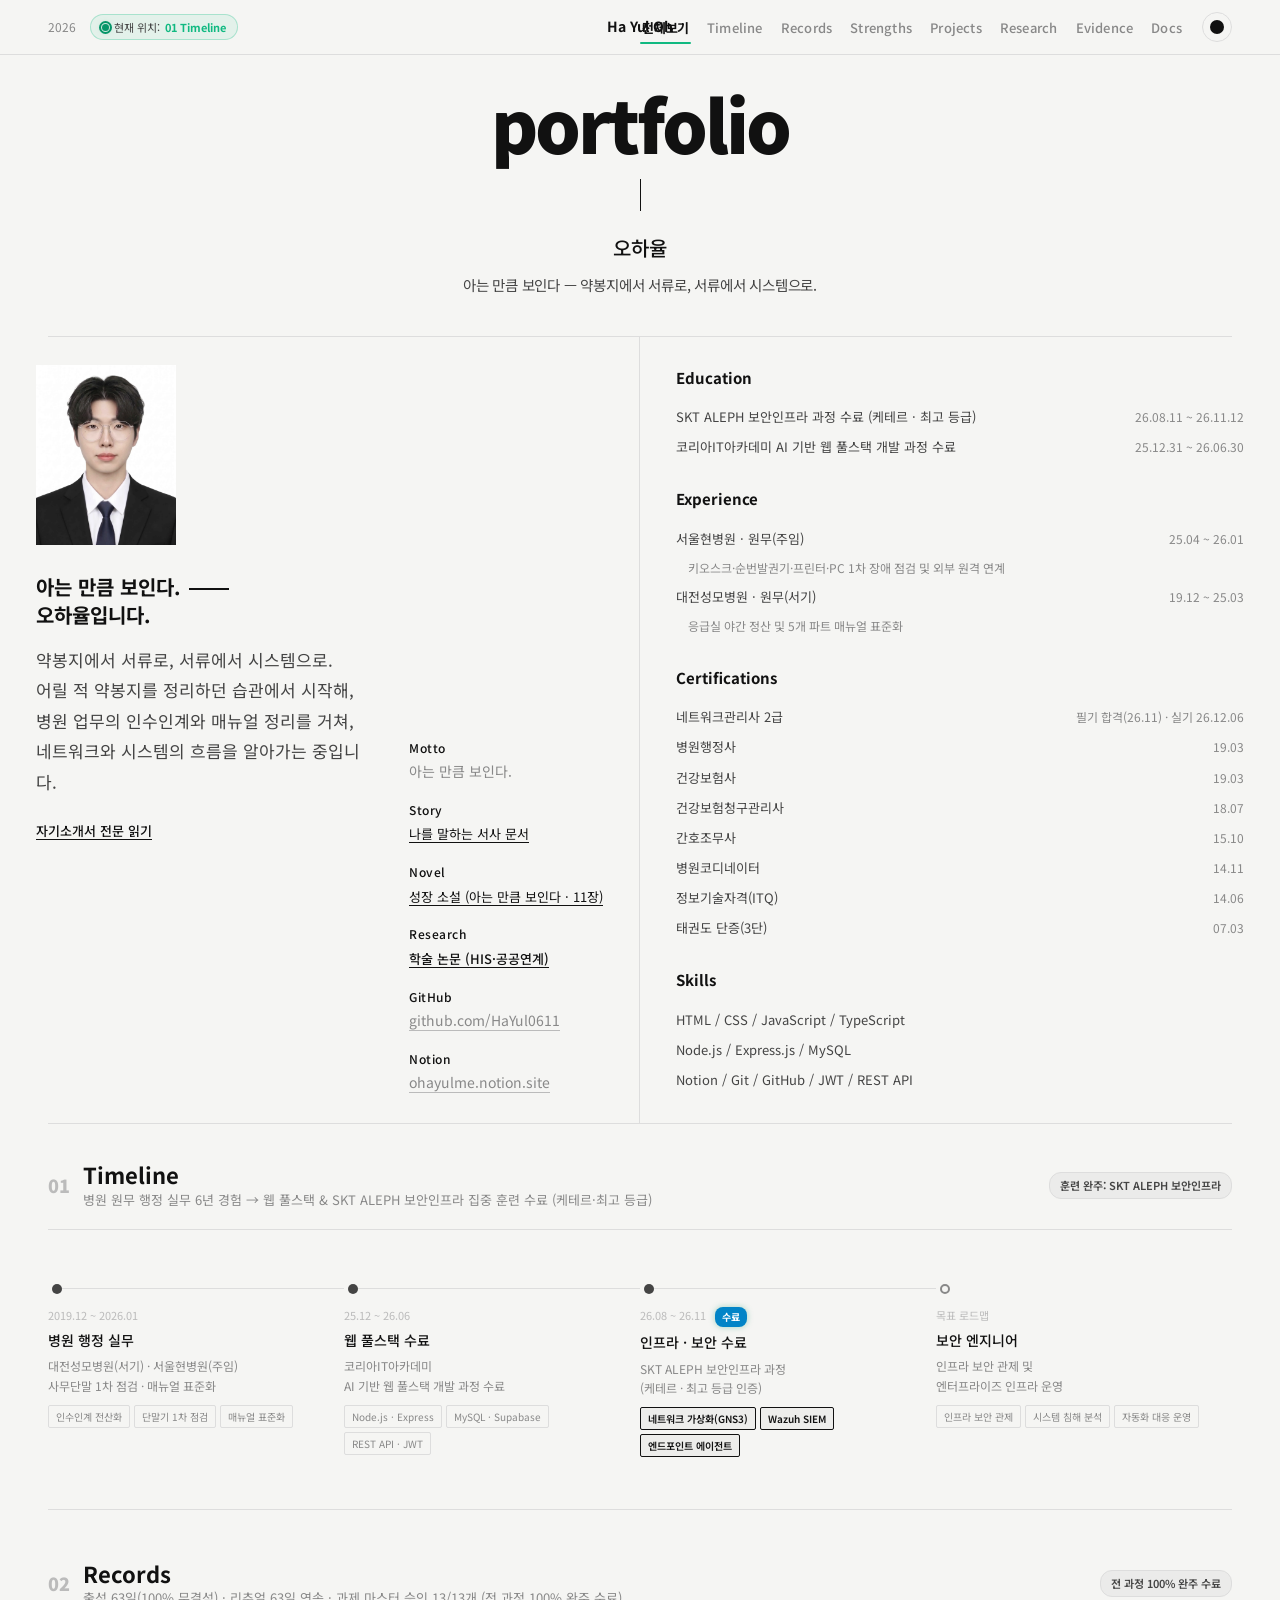
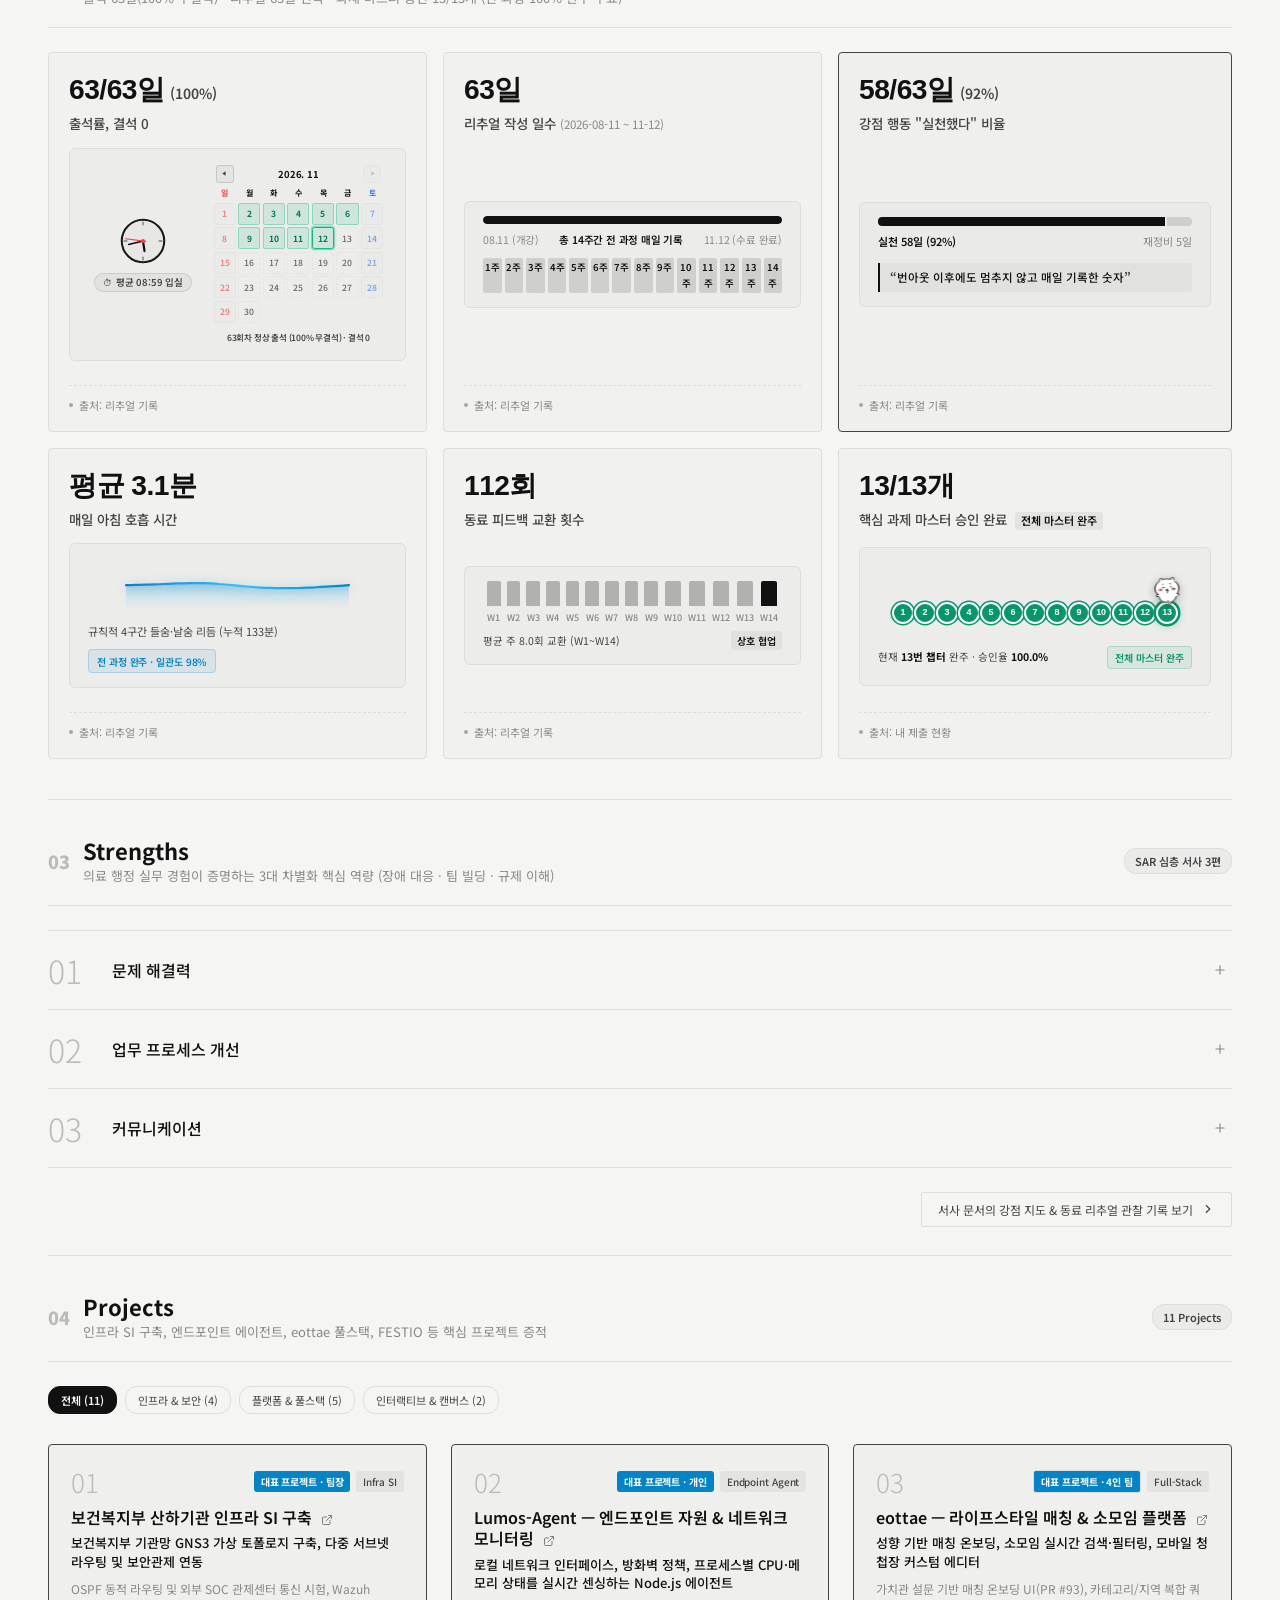
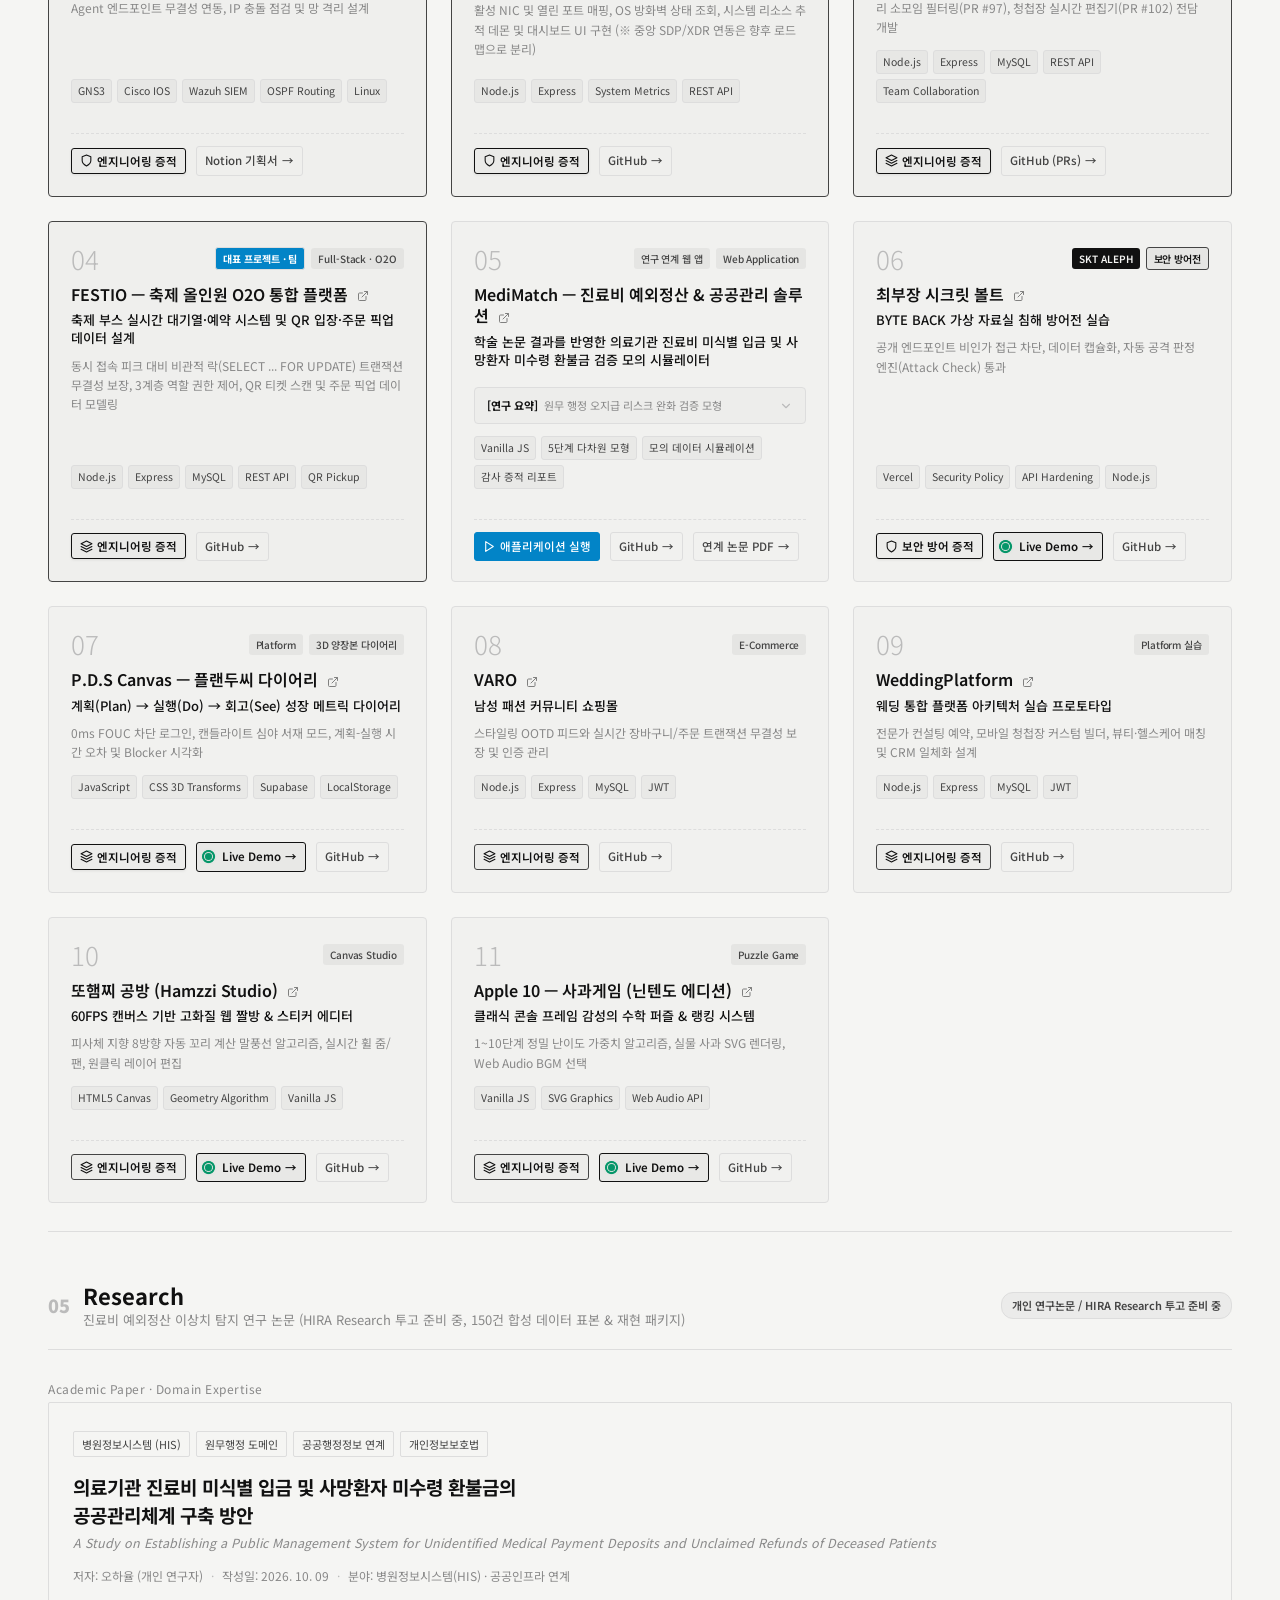
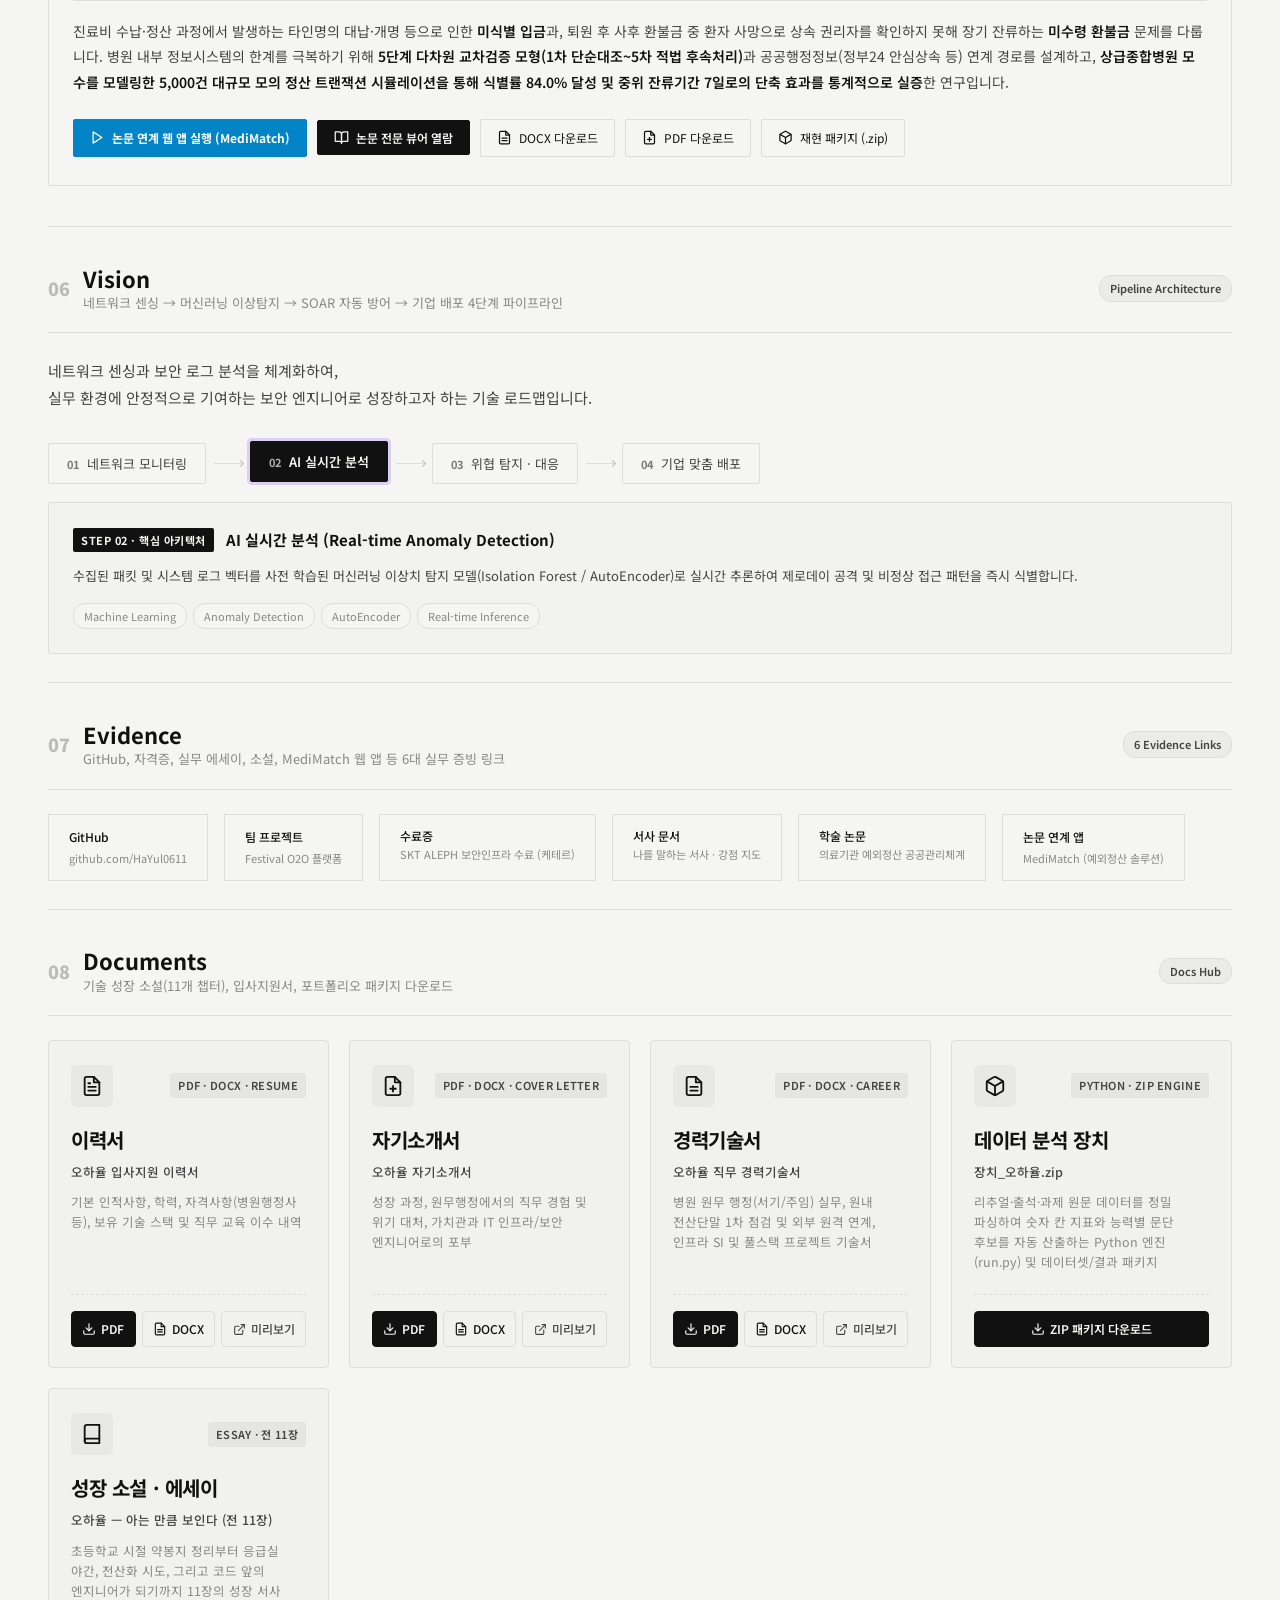
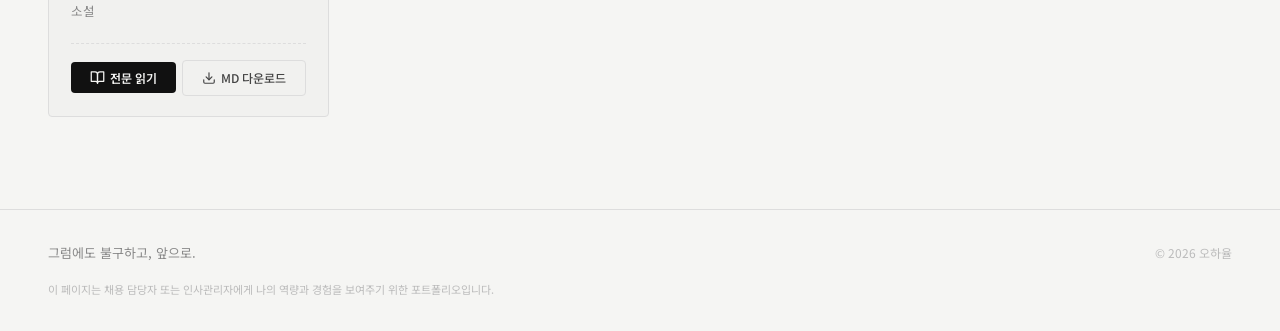
==== commit 36beab25: "docs: sync research paper reference and portfolio statistics with final HIRA Research manuscript" ====
--- a/index.html
+++ b/index.html
@@ -5,7 +5,7 @@
   <meta charset="UTF-8">
   <meta name="viewport" content="width=device-width, initial-scale=1.0">
   <title>오하율 | Portfolio</title>
-  <meta name="description" content="오하율의 포트폴리오 — IT 인프라, 보안 엔지니어링, 웹 풀스택 및 연구 서사">
+  <meta name="description" content="오하율의 포트폴리오 — IT 인프라, 보안 엔지니어링, 웹 풀스택 및 실무 서사">
   <link rel="canonical" href="https://hayul0611.github.io/SKT_ALEPH/">
   <link rel="preconnect" href="https://fonts.googleapis.com">
   <link rel="preconnect" href="https://fonts.gstatic.com" crossorigin>
@@ -14,13 +14,13 @@
   <link rel="icon" type="image/svg+xml"
     href="data:image/svg+xml,%3Csvg xmlns='http://www.w3.org/2000/svg' viewBox='0 0 32 32'%3E%3Crect width='32' height='32' rx='6' fill='%23111111'/%3E%3Ctext x='16' y='22' font-family='-apple-system, BlinkMacSystemFont, %22Segoe UI%22, sans-serif' font-size='16' font-weight='800' fill='%23ffffff' text-anchor='middle'%3EH%3C/text%3E%3C/svg%3E">
   <meta property="og:title" content="오하율 | Portfolio — IT 인프라 · 보안 · 풀스택">
-  <meta property="og:description" content="병원 행정 중간관리자에서 웹 풀스택, 인프라 보안 엔지니어로의 전환. 오하율의 포트폴리오 및 서사 문서.">
+  <meta property="og:description" content="병원 원무 행정 실무에서 웹 풀스택, 인프라 보안 엔지니어로의 전환. 오하율의 포트폴리오.">
   <meta property="og:image" content="https://hayul0611.github.io/SKT_ALEPH/assets/profile.jpg">
   <meta property="og:url" content="https://hayul0611.github.io/SKT_ALEPH/">
   <meta property="og:type" content="website">
   <meta name="twitter:card" content="summary_large_image">
   <meta name="twitter:title" content="오하율 | Portfolio — IT 인프라 · 보안 · 풀스택">
-  <meta name="twitter:description" content="병원 행정 중간관리자에서 웹 풀스택, 인프라 보안 엔지니어로의 전환. 오하율의 포트폴리오 및 서사 문서.">
+  <meta name="twitter:description" content="병원 원무 행정 실무에서 웹 풀스택, 인프라 보안 엔지니어로의 전환. 오하율의 포트폴리오.">
   <meta name="twitter:image" content="https://hayul0611.github.io/SKT_ALEPH/assets/profile.jpg">
   <link rel="stylesheet" href="css/style.css">
 </head>
@@ -121,7 +121,7 @@
       <h1 class="hero-word">portfolio</h1>
       <div class="hero-line" aria-hidden="true"></div>
       <p class="hero-name">오하율</p>
-      <p class="hero-sub">아는 만큼 보인다고 믿고, 환자 곁의 관찰력을 코드 위에 옮기고 있는 사람</p>
+      <p class="hero-sub">아는 만큼 보인다 — 약봉지에서 서류로, 서류에서 시스템으로.</p>
 
     </section>
     <hr class="divider">
@@ -139,14 +139,14 @@
             </picture>
           </div>
           <h2 class="about-intro">
-            엔지니어<span class="about-dash" aria-hidden="true"></span><br>
-            오하율 입니다.
+            아는 만큼 보인다.<span class="about-dash" aria-hidden="true"></span><br>
+            오하율입니다.
           </h2>
           <p class="about-desc">
-            병원 행정 중간관리자 출신,<br>
-            웹 풀스택을 이수하고<br>
-            현재 인프라 보안 엔지니어를<br>
-            목표로 전환 중입니다.
+            약봉지에서 서류로, 서류에서 시스템으로.<br>
+            어릴 적 약봉지를 정리하던 습관에서 시작해,<br>
+            병원 업무의 인수인계와 매뉴얼 정리를 거쳐,<br>
+            네트워크와 시스템의 흐름을 알아가는 중입니다.
           </p>
           <p class="about-intro-action">
             <button type="button" class="about-story-btn intro-open-btn" id="introModalBtn" aria-label="자기소개서 전문 열람">
@@ -190,28 +190,33 @@
       <div class="about-right">
         <h3 class="section-title">Education</h3>
         <div class="info-row">
-          <span class="info-text">바이브코딩 AI 기반 웹풀스택 개발 과정 이수</span>
-          <span class="info-date">25.12 ~ 26.06</span>
+          <span class="info-text">SKT ALEPH 보안인프라 과정 수료 (케테르 · 최고 등급)</span>
+          <span class="info-date">26.08.11 ~ 26.11.12</span>
         </div>
         <div class="info-row">
-          <span class="info-text">SKT ALEPH 인프라/보안 과정 수강 중</span>
-          <span class="info-date">26.08 ~</span>
+          <span class="info-text">코리아IT아카데미 AI 기반 웹 풀스택 개발 과정 수료</span>
+          <span class="info-date">25.12.31 ~ 26.06.30</span>
         </div>
         <h3 class="section-title section-gap">Experience</h3>
         <div class="info-row">
-          <span class="info-text">병원 원무 · 행정 중간관리자</span>
-          <span class="info-date"></span>
+          <span class="info-text">서울현병원 · 원무(주임)</span>
+          <span class="info-date">25.04 ~ 26.01</span>
         </div>
         <div class="info-row sub">
-          <span class="info-text">응급실 인수인계 시스템 디지털 전환</span>
+          <span class="info-text">키오스크·순번발권기·프린터·PC 1차 장애 점검 및 외부 원격 연계</span>
+        </div>
+        <div class="info-row">
+          <span class="info-text">대전성모병원 · 원무(서기)</span>
+          <span class="info-date">19.12 ~ 25.03</span>
         </div>
         <div class="info-row sub">
-          <span class="info-text">5개 파트 업무 매뉴얼 문서화</span>
-        </div>
-        <div class="info-row sub">
-          <span class="info-text">의료비 민원 프로세스 개선</span>
+          <span class="info-text">응급실 야간 정산 및 5개 파트 매뉴얼 표준화</span>
         </div>
         <h3 class="section-title section-gap">Certifications</h3>
+        <div class="info-row">
+          <span class="info-text">네트워크관리사 2급</span>
+          <span class="info-date">필기 합격(26.11) · 실기 26.12.06</span>
+        </div>
         <div class="info-row">
           <span class="info-text">병원행정사</span>
           <span class="info-date">19.03</span>
@@ -239,10 +244,6 @@
         <div class="info-row">
           <span class="info-text">태권도 단증(3단)</span>
           <span class="info-date">07.03</span>
-        </div>
-        <div class="info-row preparing">
-          <span class="info-text">ADsP / 네트워크관리사 2급 / 리눅스마스터 2급 / SQLD</span>
-          <span class="info-date">준비 중</span>
         </div>
         <h3 class="section-title section-gap">Skills</h3>
         <div class="info-row">
@@ -267,11 +268,11 @@
           <span class="section-num-tag">01</span>
           <div class="section-title-wrap">
             <h2 class="section-title">Timeline</h2>
-            <p class="section-summary-preview">의료 행정 실무 8년 경험 → SKT ALEPH 인프라·보안 엔지니어링 집중 훈련 로드맵</p>
+            <p class="section-summary-preview">병원 원무 행정 실무 6년 경험 → 웹 풀스택 &amp; SKT ALEPH 보안인프라 집중 훈련 수료 (케테르·최고 등급)</p>
           </div>
         </div>
         <div class="section-header-right">
-          <span class="section-badge">Current: SKT ALEPH 보안 인프라</span>
+          <span class="section-badge">훈련 완주: SKT ALEPH 보안인프라</span>
         </div>
       </div>
       <div class="section-body">
@@ -279,47 +280,49 @@
           <div class="timeline-item done">
             <span class="timeline-dot" aria-hidden="true"></span>
             <p class="timeline-period">2019.12 ~ 2026.01</p>
-            <p class="timeline-title">병원 행정</p>
-            <p class="timeline-desc">원무 · 행정 중간관리자<br>프로세스 개선 · 민원 관리</p>
+            <p class="timeline-title">병원 행정 실무</p>
+            <p class="timeline-desc">대전성모병원(서기) · 서울현병원(주임)<br>사무단말 1차 점검 · 매뉴얼 표준화</p>
             <div class="timeline-tags">
               <span class="time-tag">인수인계 전산화</span>
-              <span class="time-tag">의료정보 관리</span>
+              <span class="time-tag">단말기 1차 점검</span>
               <span class="time-tag">매뉴얼 표준화</span>
             </div>
           </div>
           <div class="timeline-item done">
             <span class="timeline-dot" aria-hidden="true"></span>
             <p class="timeline-period">25.12 ~ 26.06</p>
-            <p class="timeline-title">웹 풀스택 이수</p>
-            <p class="timeline-desc">AI 기반 바이브코딩<br>웹 풀스택 개발 과정</p>
+            <p class="timeline-title">웹 풀스택 수료</p>
+            <p class="timeline-desc">코리아IT아카데미<br>AI 기반 웹 풀스택 개발 과정 수료</p>
             <div class="timeline-tags">
               <span class="time-tag">Node.js · Express</span>
               <span class="time-tag">MySQL · Supabase</span>
               <span class="time-tag">REST API · JWT</span>
             </div>
           </div>
-          <div class="timeline-item current active-track">
-            <span class="timeline-dot current-pulse" aria-hidden="true"></span>
-            <p class="timeline-period">26.08 ~ <span class="current-badge">Active</span></p>
-            <p class="timeline-title">인프라 · 보안</p>
-            <p class="timeline-desc">SKT ALEPH<br>네트워크 · 서버 · 클라우드</p>
+          <div class="timeline-item done active-track">
+            <span class="timeline-dot" aria-hidden="true"></span>
+            <p class="timeline-period">26.08 ~ 26.11 <span class="current-badge" style="background:#0284c7; color:#fff;">수료</span></p>
+            <p class="timeline-title">인프라 · 보안 수료</p>
+            <p class="timeline-desc">SKT ALEPH 보안인프라 과정<br>(케테르 · 최고 등급 인증)</p>
             <div class="timeline-tags">
-              <span class="time-tag highlight">인프라 보안 감지</span>
-              <span class="time-tag highlight">Linux · Network</span>
-              <span class="time-tag highlight">AI 실시간 이상탐지</span>
+              <span class="time-tag highlight">네트워크 가상화(GNS3)</span>
+              <span class="time-tag highlight">Wazuh SIEM</span>
+              <span class="time-tag highlight">엔드포인트 에이전트</span>
             </div>
           </div>
           <div class="timeline-item goal">
             <span class="timeline-dot" aria-hidden="true"></span>
-            <p class="timeline-period">목표</p>
+            <p class="timeline-period">목표 로드맵</p>
             <p class="timeline-title">보안 엔지니어</p>
-            <p class="timeline-desc">AI 기반 실시간<br>보안 감지 시스템 구축</p>
+            <p class="timeline-desc">인프라 보안 관제 및<br>엔터프라이즈 인프라 운영</p>
             <div class="timeline-tags">
-              <span class="time-tag">AI 위협 탐지</span>
-              <span class="time-tag">SOAR 대응 자동화</span>
-              <span class="time-tag">클라우드 인프라 보안</span>
-            </div>
-          </div>
+              <span class="time-tag">인프라 보안 관제</span>
+              <span class="time-tag">시스템 침해 분석</span>
+              <span class="time-tag">자동화 대응 운영</span>
+            </div>
+          </div>
+        </div>
+      </div>
     </section>
     <hr class="divider section-divider">
 
@@ -331,12 +334,11 @@
           <span class="section-num-tag">02</span>
           <div class="section-title-wrap">
             <h2 class="section-title">Records</h2>
-            <p class="section-summary-preview" id="recordsSectionSummary">출석 44일(100% 무결석) · 리추얼 44일 연속 · 과제 마스터 승인
-              13/13개 (100% 완주)</p>
+            <p class="section-summary-preview" id="recordsSectionSummary">출석 63일(100% 무결석) · 리추얼 63일 연속 · 과제 마스터 승인 13/13개 (전 과정 100% 완주 수료)</p>
           </div>
         </div>
         <div class="section-header-right">
-          <span class="section-badge">100% 무결석 완주</span>
+          <span class="section-badge">전 과정 100% 완주 수료</span>
         </div>
       </div>
       <div class="section-body">
@@ -346,7 +348,7 @@
           <div class="metric-card">
             <div class="metric-header-part">
               <div class="metric-num-wrap">
-                <span class="metric-num" id="recordAttendanceDays">44/44일</span>
+                <span class="metric-num" id="recordAttendanceDays">63/63일</span>
                 <span class="metric-rate" id="recordAttendanceRate">(100%)</span>
               </div>
               <p class="metric-label">출석률, 결석 0</p>
@@ -387,7 +389,7 @@
                     <button type="button" class="cal-nav-btn prev" id="calPrevBtn" aria-label="이전 달 (8월까지)" title="이전 달">
                       <svg viewBox="0 0 16 16" width="9" height="9" aria-hidden="true"><path d="M10 12L4 8l6-4v8z" fill="currentColor"/></svg>
                     </button>
-                    <span class="cal-current-label" id="calCurrentLabel">2026. 10</span>
+                    <span class="cal-current-label" id="calCurrentLabel">2026. 11</span>
                     <button type="button" class="cal-nav-btn next" id="calNextBtn" aria-label="다음 달 (11월까지)" title="다음 달">
                       <svg viewBox="0 0 16 16" width="9" height="9" aria-hidden="true"><path d="M6 4l6 4-6 4V4z" fill="currentColor"/></svg>
                     </button>
@@ -401,7 +403,7 @@
                     <!-- JS로 선택된 월의 시작 요일 오프셋 및 일자별 Cortex 동기화 데이터 렌더링 -->
                   </div>
                   <div class="cal-footer-meta">
-                    <span class="streak-caption" id="attendanceStreakCaption">44회차 정상 출석 (100% 무결석) · 결석 0</span>
+                    <span class="streak-caption" id="attendanceStreakCaption">63회차 정상 출석 (100% 무결석) · 결석 0</span>
                   </div>
                 </div>
 
@@ -419,7 +421,7 @@
           <div class="metric-card">
             <div class="metric-header-part">
               <div class="metric-num-wrap">
-                <span class="metric-num" id="recordRitualDays">44일</span>
+                <span class="metric-num" id="recordRitualDays">63일</span>
               </div>
               <p class="metric-label">리추얼 작성 일수 <span class="metric-date-range" id="recordRitualDateRange">(2026-08-11 ~
                   10-17)</span></p>
@@ -434,8 +436,8 @@
                 </div>
                 <div class="timeline-bar-scale" aria-hidden="true">
                   <span class="scale-label">08.11 (개강)</span>
-                  <span class="scale-mid">총 8주간 매일 기록</span>
-                  <span class="scale-label" id="recordRitualCurrentDate">10.15 (현재)</span>
+                  <span class="scale-mid">총 14주간 전 과정 매일 기록</span>
+                  <span class="scale-label" id="recordRitualCurrentDate">11.12 (수료 완료)</span>
                 </div>
                 <div class="timeline-week-blocks" aria-hidden="true">
                   <span class="week-pill active">1주</span>
@@ -446,6 +448,12 @@
                   <span class="week-pill active">6주</span>
                   <span class="week-pill active">7주</span>
                   <span class="week-pill active">8주</span>
+                  <span class="week-pill active">9주</span>
+                  <span class="week-pill active">10주</span>
+                  <span class="week-pill active">11주</span>
+                  <span class="week-pill active">12주</span>
+                  <span class="week-pill active">13주</span>
+                  <span class="week-pill active">14주</span>
                 </div>
               </div>
             </div>
@@ -459,8 +467,8 @@
           <div class="metric-card highlight-card">
             <div class="metric-header-part">
               <div class="metric-num-wrap">
-                <span class="metric-num" id="recordPracticeDays">40/44일</span>
-                <span class="metric-rate" id="recordPracticeRate">(91%)</span>
+                <span class="metric-num" id="recordPracticeDays">58/63일</span>
+                <span class="metric-rate" id="recordPracticeRate">(92%)</span>
               </div>
               <p class="metric-label">강점 행동 "실천했다" 비율</p>
             </div>
@@ -469,12 +477,12 @@
             <div class="metric-chart-wrap" aria-label="강점 행동 실천율 90%">
               <div class="practice-gauge-box">
                 <div class="segmented-bar" aria-hidden="true">
-                  <div class="segmented-fill" id="recordPracticeFill" style="width: 90.9%;"></div>
-                  <div class="segmented-unfill" style="width: 9.1%;"></div>
+                  <div class="segmented-fill" id="recordPracticeFill" style="width: 92%;"></div>
+                  <div class="segmented-unfill" style="width: 8%;"></div>
                 </div>
                 <div class="gauge-meta-row">
-                  <span class="gauge-tag-success" id="recordPracticeTag">실천 40일 (91%)</span>
-                  <span class="gauge-tag-rest">재정비 4일</span>
+                  <span class="gauge-tag-success" id="recordPracticeTag">실천 58일 (92%)</span>
+                  <span class="gauge-tag-rest">재정비 5일</span>
                 </div>
               </div>
               <div class="metric-quote-badge">
@@ -528,7 +536,7 @@
                 </svg>
                 <div class="sparkline-meta">
                   <span>규칙적 4구간 들숨·날숨 리듬 (누적 133분)</span>
-                  <span class="sparkline-badge" id="recordBreatheBadge">오늘(10.15) 실천 완료 · 일관도 98%</span>
+                  <span class="sparkline-badge" id="recordBreatheBadge">전 과정 완주 · 일관도 98%</span>
                 </div>
               </div>
             </div>
@@ -542,7 +550,7 @@
           <div class="metric-card">
             <div class="metric-header-part">
               <div class="metric-num-wrap">
-                <span class="metric-num">80회</span>
+                <span class="metric-num">112회</span>
               </div>
               <p class="metric-label">동료 피드백 교환 횟수</p>
             </div>
@@ -551,29 +559,23 @@
             <div class="metric-chart-wrap" aria-label="주차별 피드백 교환 빈도 막대 그래프">
               <div class="mini-bar-chart">
                 <div class="bars-container" aria-hidden="true">
-                  <div class="bar-col"><span class="bar-fill" style="height: 60%;" title="1주차: 6회"></span><span
-                      class="bar-x">W1</span></div>
-                  <div class="bar-col"><span class="bar-fill" style="height: 70%;" title="2주차: 7회"></span><span
-                      class="bar-x">W2</span></div>
-                  <div class="bar-col"><span class="bar-fill" style="height: 90%;" title="3주차: 9회"></span><span
-                      class="bar-x">W3</span></div>
-                  <div class="bar-col"><span class="bar-fill" style="height: 80%;" title="4주차: 8회"></span><span
-                      class="bar-x">W4</span></div>
-                  <div class="bar-col"><span class="bar-fill" style="height: 95%;" title="5주차: 9회"></span><span
-                      class="bar-x">W5</span></div>
-                  <div class="bar-col"><span class="bar-fill" style="height: 80%;" title="6주차: 8회"></span><span
-                      class="bar-x">W6</span></div>
-                  <div class="bar-col"><span class="bar-fill" style="height: 80%;" title="7주차: 8회"></span><span
-                      class="bar-x">W7</span></div>
-                  <div class="bar-col"><span class="bar-fill" style="height: 90%;" title="8주차: 9회"></span><span
-                      class="bar-x">W8</span></div>
-                  <div class="bar-col"><span class="bar-fill" style="height: 80%;" title="9주차: 8회"></span><span
-                      class="bar-x">W9</span></div>
-                  <div class="bar-col"><span class="bar-fill active" style="height: 85%;"
-                      title="10주차: 8회 (이번 주)"></span><span class="bar-x">W10</span></div>
+                  <div class="bar-col"><span class="bar-fill" style="height: 70%;" title="1주차: 7회"></span><span class="bar-x">W1</span></div>
+                  <div class="bar-col"><span class="bar-fill" style="height: 80%;" title="2주차: 8회"></span><span class="bar-x">W2</span></div>
+                  <div class="bar-col"><span class="bar-fill" style="height: 90%;" title="3주차: 9회"></span><span class="bar-x">W3</span></div>
+                  <div class="bar-col"><span class="bar-fill" style="height: 80%;" title="4주차: 8회"></span><span class="bar-x">W4</span></div>
+                  <div class="bar-col"><span class="bar-fill" style="height: 90%;" title="5주차: 9회"></span><span class="bar-x">W5</span></div>
+                  <div class="bar-col"><span class="bar-fill" style="height: 80%;" title="6주차: 8회"></span><span class="bar-x">W6</span></div>
+                  <div class="bar-col"><span class="bar-fill" style="height: 80%;" title="7주차: 8회"></span><span class="bar-x">W7</span></div>
+                  <div class="bar-col"><span class="bar-fill" style="height: 80%;" title="8주차: 8회"></span><span class="bar-x">W8</span></div>
+                  <div class="bar-col"><span class="bar-fill" style="height: 80%;" title="9주차: 8회"></span><span class="bar-x">W9</span></div>
+                  <div class="bar-col"><span class="bar-fill" style="height: 80%;" title="10주차: 8회"></span><span class="bar-x">W10</span></div>
+                  <div class="bar-col"><span class="bar-fill" style="height: 80%;" title="11주차: 8회"></span><span class="bar-x">W11</span></div>
+                  <div class="bar-col"><span class="bar-fill" style="height: 85%;" title="12주차: 8회"></span><span class="bar-x">W12</span></div>
+                  <div class="bar-col"><span class="bar-fill" style="height: 85%;" title="13주차: 8회"></span><span class="bar-x">W13</span></div>
+                  <div class="bar-col"><span class="bar-fill active" style="height: 90%;" title="14주차: 9회 (수료 완주)"></span><span class="bar-x">W14</span></div>
                 </div>
                 <div class="bar-chart-meta">
-                  <span>평균 주 8.0회 교환 (W1~W10)</span>
+                  <span>평균 주 8.0회 교환 (W1~W14)</span>
                   <span class="bar-total-tag">상호 협업</span>
                 </div>
               </div>
@@ -590,8 +592,7 @@
               <div class="metric-num-wrap">
                 <span class="metric-num" id="recordTasksCount">13/13개</span>
               </div>
-              <p class="metric-label">핵심 과제 마스터 승인 완료 <span class="metric-progress-tag" id="recordTasksTag">전체 마스터
-                  완주</span></p>
+              <p class="metric-label">핵심 과제 마스터 승인 완료 <span class="metric-progress-tag" id="recordTasksTag">전체 마스터 완주</span></p>
             </div>
 
             <!-- 차트: 13단계 과제 로드맵 지하철 노선도 트래커 (하드코딩 없는 동적 캐릭터 러너) -->
@@ -665,6 +666,7 @@
             </div>
           </div>
         </div>
+      </div>
     </section>
     <hr class="divider section-divider">
 
@@ -790,205 +792,350 @@
           <span class="section-num-tag">04</span>
           <div class="section-title-wrap">
             <h2 class="section-title">Projects</h2>
-            <p class="section-summary-preview">AI 이상탐지, 네트워크 패킷 관제, MediMatch 웹 앱 등 8대 프로덕션 증적</p>
+            <p class="section-summary-preview">인프라 SI 구축, 엔드포인트 에이전트, eottae 풀스택, FESTIO 등 핵심 프로젝트 증적</p>
           </div>
         </div>
         <div class="section-header-right">
-          <span class="section-badge">8 Projects</span>
+          <span class="section-badge">11 Projects</span>
         </div>
       </div>
       <div class="section-body">
         <div class="projects-filter-wrap">
           <div class="project-filter-bar" role="tablist" aria-label="프로젝트 분류 필터">
-            <button type="button" class="proj-chip active" data-filter="all">전체 (8)</button>
+            <button type="button" class="proj-chip active" data-filter="all">전체 (11)</button>
+            <button type="button" class="proj-chip" data-filter="infra">인프라 &amp; 보안 (4)</button>
             <button type="button" class="proj-chip" data-filter="platform">플랫폼 &amp; 풀스택 (5)</button>
-            <button type="button" class="proj-chip" data-filter="security">SKT ALEPH &amp; 보안 (5)</button>
             <button type="button" class="proj-chip" data-filter="interactive">인터랙티브 &amp; 캔버스 (2)</button>
           </div>
         </div>
         <div class="project-grid" id="projectGrid">
 
-          <!-- 01. MediMatch (대표작 · 논문 연계 애플리케이션) -->
-          <div class="project-item featured-project" data-category="platform security">
+          <!-- 01. 인프라 SI 구축 (대표 프로젝트 ① / 팀 프로젝트 · 팀장) -->
+          <div class="project-item featured-project" data-category="infra">
             <div class="project-item-top">
               <span class="project-num" aria-hidden="true">01</span>
               <div class="project-badge-group">
-                <span class="proj-type-tag" style="background:#0284c7; color:#fff; font-weight:700;">대표작 · 논문 연계</span>
-                <span class="proj-type-tag">Web Application</span>
+                <span class="proj-type-tag" style="background:#0284c7; color:#fff; font-weight:700;">대표 프로젝트 · 팀장</span>
+                <span class="proj-type-tag">Infra SI</span>
               </div>
             </div>
             <h3 class="project-name">
-              <a href="https://hayul0611.github.io/MediMatch/" target="_blank" rel="noopener noreferrer">MediMatch — 진료비
-                예외정산 &amp; 공공관리
-                솔루션<svg class="project-ext-icon" viewBox="0 0 24 24" fill="none" stroke="currentColor" stroke-width="2"
-                  stroke-linecap="round" stroke-linejoin="round" aria-hidden="true">
+              <a href="https://app.notion.com/p/420346571e15811189c2eccad3c017ea" target="_blank" rel="noopener noreferrer">
+                보건복지부 산하기관 인프라 SI 구축
+                <svg class="project-ext-icon" viewBox="0 0 24 24" fill="none" stroke="currentColor" stroke-width="2" stroke-linecap="round" stroke-linejoin="round" aria-hidden="true">
                   <path d="M18 13v6a2 2 0 0 1-2 2H5a2 2 0 0 1-2-2V8a2 2 0 0 1 2-2h6"></path>
                   <polyline points="15 3 21 3 21 9"></polyline>
                   <line x1="10" y1="14" x2="21" y2="3"></line>
-                </svg></a>
+                </svg>
+              </a>
             </h3>
-            <p class="project-desc">학술 논문 결과를 반영한 의료기관 진료비 미식별 입금 및 사망환자 미수령 환불금 검증 앱</p>
-            <details class="proj-accordion" id="mediMatchSummaryAccordion">
-              <summary class="proj-accordion-summary">
-                <div class="proj-accordion-title-wrap">
-                  <span class="proj-accordion-badge">[앱 한 문장]</span>
-                  <span class="proj-accordion-text">원무 행정 오지급 리스크 완화 검증 모형</span>
-                </div>
-                <svg class="proj-accordion-arrow" viewBox="0 0 24 24" fill="none" stroke="currentColor" stroke-width="2"
-                  stroke-linecap="round" stroke-linejoin="round" aria-hidden="true">
-                  <polyline points="6 9 12 15 18 9"></polyline>
-                </svg>
-              </summary>
-              <div class="proj-accordion-content">
-                <p>병원 원무과 행정 담당자가 타인명의 송금이나 사망환자 진료비 환불금을 정산할 때, 이 앱이 논문에서 규명한 '5단계 다차원 교차검증 및 안심상속 공공연계 모형'을 통해 미식별 입금을
-                  신속히 대조하고 적법 상속권자를 다각도로 검증하여 오지급 위험을 획기적으로 낮추고 실무 착오 리스크를 최소화해 줍니다.</p>
-              </div>
-            </details>
+            <p class="project-desc">보건복지부 기관망 GNS3 가상 토폴로지 구축, 다중 서브넷 라우팅 및 보안관제 연동</p>
+            <p class="project-highlight">OSPF 동적 라우팅 및 외부 SOC 관제센터 통신 시험, Wazuh Agent 엔드포인트 무결성 연동, IP 충돌 점검 및 망 격리 설계</p>
             <div class="project-tech-tags">
-              <span class="tech-pill">Vanilla JS</span>
-              <span class="tech-pill">5단계 다차원 모형</span>
-              <span class="tech-pill">공공행정연계</span>
-              <span class="tech-pill">감사 증적 리포트</span>
-            </div>
-            <div class="project-peer-review">
-              <span class="peer-quote-badge">동료 한 줄 감상</span>
-              <p class="peer-quote-text">"미식별 입금자명을 수동으로 일일이 추적하던 기존 방식은 업무 피로가 매우 컸는데, 다차원 대조로 즉시 추적할 수 있어 실무 처리가
-                투명해졌습니다. 특히 안심상속 공공연계로 환자·보호자 증빙 조회가 간편해져 정산 오지급 리스크 예방에 큰 도움이 될 것 같습니다."</p>
+              <span class="tech-pill">GNS3</span>
+              <span class="tech-pill">Cisco IOS</span>
+              <span class="tech-pill">Wazuh SIEM</span>
+              <span class="tech-pill">OSPF Routing</span>
+              <span class="tech-pill">Linux</span>
             </div>
             <div class="project-links">
-              <a href="https://hayul0611.github.io/MediMatch/" target="_blank" rel="noopener noreferrer"
-                class="proj-link-btn app-launch-btn primary-action"
-                style="background:#0284c7; color:#fff; border-color:#0284c7;" aria-label="MediMatch 웹 앱 새 탭에서 실행">
-                <svg class="proof-svg" viewBox="0 0 24 24" fill="none" stroke="currentColor" stroke-width="2"
-                  stroke-linecap="round" stroke-linejoin="round" aria-hidden="true">
-                  <polygon points="5 3 19 12 5 21 5 3"></polygon>
-                </svg>
-                <span>애플리케이션 실행</span>
-              </a>
-              <a href="https://github.com/HaYul0611/MediMatch" target="_blank" rel="noopener noreferrer"
-                class="proj-link-btn" aria-label="MediMatch GitHub 저장소 바로가기">
-                <svg viewBox="0 0 24 24" fill="none" stroke="currentColor" stroke-width="2" stroke-linecap="round"
-                  stroke-linejoin="round" width="14" height="14" aria-hidden="true">
-                  <path
-                    d="M9 19c-5 1.5-5-2.5-7-3m14 6v-3.87a3.37 3.37 0 0 0-.94-2.61c3.14-.35 6.44-1.54 6.44-7A5.44 5.44 0 0 0 20 4.77 5.07 5.07 0 0 0 19.91 1S18.73.65 16 2.48a13.38 13.38 0 0 0-7 0C6.27.65 5.09 1 5.09 1A5.07 5.07 0 0 0 5 4.77a5.44 5.44 0 0 0-1.5 3.78c0 5.42 3.3 6.61 6.44 7A3.37 3.37 0 0 0 9 18.13V22">
-                  </path>
-                </svg>
-                <span>GitHub</span> &rarr;
-              </a>
-              <a href="research_paper/논문_의료기관_진료비_미식별_입금_및_사망환자_미수령_환불금의_공공관리체계_구축_방안_오하율.pdf" download
-                class="proj-link-btn" aria-label="연계 논문 PDF 다운로드">
-                <span>연계 논문 PDF</span> &rarr;
-              </a>
-            </div>
-          </div>
-
-          <!-- 02. Fastival-management (팀 프로젝트 / 플랫폼) -->
-          <div class="project-item" data-category="platform">
+              <button type="button" class="proj-link-btn proof-btn highlight-proof-btn" data-proj-id="infra-si" aria-label="인프라 SI 구축 엔지니어링 증적 보기">
+                <svg class="proof-svg" viewBox="0 0 24 24" fill="none" stroke="currentColor" stroke-width="2" stroke-linecap="round" stroke-linejoin="round" aria-hidden="true">
+                  <path d="M12 22s8-4 8-10V5l-8-3-8 3v7c0 6 8 10 8 10z"></path>
+                </svg>
+                <span>엔지니어링 증적</span>
+              </button>
+              <a href="https://app.notion.com/p/420346571e15811189c2eccad3c017ea" target="_blank" rel="noopener noreferrer" class="proj-link-btn" aria-label="인프라 SI 노션 기획서 열기">
+                <span>Notion 기획서</span> &rarr;
+              </a>
+            </div>
+          </div>
+
+          <!-- 02. Lumos-Agent (대표 프로젝트 ② / 개인 프로젝트 100%) -->
+          <div class="project-item featured-project" data-category="infra">
             <div class="project-item-top">
               <span class="project-num" aria-hidden="true">02</span>
               <div class="project-badge-group">
-                <span class="proj-type-tag team">팀 프로젝트</span>
-                <span class="proj-type-tag">Full-Stack</span>
+                <span class="proj-type-tag" style="background:#0284c7; color:#fff; font-weight:700;">대표 프로젝트 · 개인</span>
+                <span class="proj-type-tag">Endpoint Agent</span>
               </div>
             </div>
             <h3 class="project-name">
-              <a href="https://github.com/rkdwlsdnjs9-prog/Fastival-management-master" target="_blank"
-                rel="noopener noreferrer">Fastival-management<svg class="project-ext-icon" viewBox="0 0 24 24"
-                  fill="none" stroke="currentColor" stroke-width="2" stroke-linecap="round" stroke-linejoin="round"
-                  aria-hidden="true">
+              <a href="https://github.com/HaYul0611/Lumos-Agent" target="_blank" rel="noopener noreferrer">
+                Lumos-Agent — 엔드포인트 자원 &amp; 네트워크 모니터링
+                <svg class="project-ext-icon" viewBox="0 0 24 24" fill="none" stroke="currentColor" stroke-width="2" stroke-linecap="round" stroke-linejoin="round" aria-hidden="true">
                   <path d="M18 13v6a2 2 0 0 1-2 2H5a2 2 0 0 1-2-2V8a2 2 0 0 1 2-2h6"></path>
                   <polyline points="15 3 21 3 21 9"></polyline>
                   <line x1="10" y1="14" x2="21" y2="3"></line>
-                </svg></a>
+                </svg>
+              </a>
             </h3>
-            <p class="project-desc">축제 올인원 O2O 통합 플랫폼</p>
-            <p class="project-highlight">부스 실시간 대기열·예약 시스템 및 관리자/운영자/방문객 3계층 역할 권한 제어</p>
+            <p class="project-desc">로컬 네트워크 인터페이스, 방화벽 정책, 프로세스별 CPU·메모리 상태를 실시간 센싱하는 Node.js 에이전트</p>
+            <p class="project-highlight">활성 NIC 및 열린 포트 매핑, OS 방화벽 상태 조회, 시스템 리소스 추적 데몬 및 대시보드 UI 구현 (※ 중앙 SDP/XDR 연동은 향후 로드맵으로 분리)</p>
+            <div class="project-tech-tags">
+              <span class="tech-pill">Node.js</span>
+              <span class="tech-pill">Express</span>
+              <span class="tech-pill">System Metrics</span>
+              <span class="tech-pill">REST API</span>
+            </div>
+            <div class="project-links">
+              <button type="button" class="proj-link-btn proof-btn highlight-proof-btn" data-proj-id="lumos-agent" aria-label="Lumos-Agent 엔지니어링 증적 보기">
+                <svg class="proof-svg" viewBox="0 0 24 24" fill="none" stroke="currentColor" stroke-width="2" stroke-linecap="round" stroke-linejoin="round" aria-hidden="true">
+                  <path d="M12 22s8-4 8-10V5l-8-3-8 3v7c0 6 8 10 8 10z"></path>
+                </svg>
+                <span>엔지니어링 증적</span>
+              </button>
+              <a href="https://github.com/HaYul0611/Lumos-Agent" target="_blank" rel="noopener noreferrer" class="proj-link-btn" aria-label="Lumos-Agent GitHub 저장소">
+                <span>GitHub</span> &rarr;
+              </a>
+            </div>
+          </div>
+
+          <!-- 03. eottae (대표 프로젝트 ③ / 4인 팀 프로젝트) -->
+          <div class="project-item featured-project" data-category="platform">
+            <div class="project-item-top">
+              <span class="project-num" aria-hidden="true">03</span>
+              <div class="project-badge-group">
+                <span class="proj-type-tag team" style="background:#0284c7; color:#fff; font-weight:700;">대표 프로젝트 · 4인 팀</span>
+                <span class="proj-type-tag">Full-Stack</span>
+              </div>
+            </div>
+            <h3 class="project-name">
+              <a href="https://github.com/sterran123/eottae" target="_blank" rel="noopener noreferrer">
+                eottae — 라이프스타일 매칭 &amp; 소모임 플랫폼
+                <svg class="project-ext-icon" viewBox="0 0 24 24" fill="none" stroke="currentColor" stroke-width="2" stroke-linecap="round" stroke-linejoin="round" aria-hidden="true">
+                  <path d="M18 13v6a2 2 0 0 1-2 2H5a2 2 0 0 1-2-2V8a2 2 0 0 1 2-2h6"></path>
+                  <polyline points="15 3 21 3 21 9"></polyline>
+                  <line x1="10" y1="14" x2="21" y2="3"></line>
+                </svg>
+              </a>
+            </h3>
+            <p class="project-desc">성향 기반 매칭 온보딩, 소모임 실시간 검색·필터링, 모바일 청첩장 커스텀 에디터</p>
+            <p class="project-highlight">가치관 설문 기반 매칭 온보딩 UI(PR #93), 카테고리/지역 복합 쿼리 소모임 필터링(PR #97), 청첩장 실시간 편집기(PR #102) 전담 개발</p>
             <div class="project-tech-tags">
               <span class="tech-pill">Node.js</span>
               <span class="tech-pill">Express</span>
               <span class="tech-pill">MySQL</span>
               <span class="tech-pill">REST API</span>
+              <span class="tech-pill">Team Collaboration</span>
             </div>
             <div class="project-links">
-              <button type="button" class="proj-link-btn proof-btn" data-proj-id="fastival"
-                aria-label="Fastival-management 엔지니어링 증적 및 상세 프리뷰">
-                <svg class="proof-svg" viewBox="0 0 24 24" fill="none" stroke="currentColor" stroke-width="2"
-                  stroke-linecap="round" stroke-linejoin="round" aria-hidden="true">
+              <button type="button" class="proj-link-btn proof-btn highlight-proof-btn" data-proj-id="eottae" aria-label="eottae 엔지니어링 증적 보기">
+                <svg class="proof-svg" viewBox="0 0 24 24" fill="none" stroke="currentColor" stroke-width="2" stroke-linecap="round" stroke-linejoin="round" aria-hidden="true">
                   <path d="M2 12l10 5 10-5"></path>
                   <path d="M2 17l10 5 10-5"></path>
                   <path d="M12 2L2 7l10 5 10-5L12 2z"></path>
                 </svg>
                 <span>엔지니어링 증적</span>
               </button>
-              <a href="https://github.com/rkdwlsdnjs9-prog/Fastival-management-master" target="_blank"
-                rel="noopener noreferrer" class="proj-link-btn" aria-label="Fastival-management 깃허브 코드">
-                <span>GitHub</span> &rarr;
-              </a>
-            </div>
-          </div>
-
-          <!-- 03. WeddingPlatform (플랫폼) -->
-          <div class="project-item" data-category="platform">
+              <a href="https://github.com/sterran123/eottae" target="_blank" rel="noopener noreferrer" class="proj-link-btn" aria-label="eottae GitHub 저장소">
+                <span>GitHub (PRs)</span> &rarr;
+              </a>
+            </div>
+          </div>
+
+          <!-- 04. FESTIO (대표 프로젝트 ④ / 팀 프로젝트) -->
+          <div class="project-item featured-project" data-category="platform">
             <div class="project-item-top">
-              <span class="project-num" aria-hidden="true">03</span>
+              <span class="project-num" aria-hidden="true">04</span>
               <div class="project-badge-group">
-                <span class="proj-type-tag">Platform</span>
+                <span class="proj-type-tag team" style="background:#0284c7; color:#fff; font-weight:700;">대표 프로젝트 · 팀</span>
+                <span class="proj-type-tag">Full-Stack · O2O</span>
               </div>
             </div>
             <h3 class="project-name">
-              <a href="https://github.com/HaYul0611/WeddingPlatform" target="_blank"
-                rel="noopener noreferrer">WeddingPlatform<svg class="project-ext-icon" viewBox="0 0 24 24" fill="none"
-                  stroke="currentColor" stroke-width="2" stroke-linecap="round" stroke-linejoin="round"
-                  aria-hidden="true">
+              <a href="https://github.com/HaYul0611/Fastival-management" target="_blank" rel="noopener noreferrer">
+                FESTIO — 축제 올인원 O2O 통합 플랫폼
+                <svg class="project-ext-icon" viewBox="0 0 24 24" fill="none" stroke="currentColor" stroke-width="2" stroke-linecap="round" stroke-linejoin="round" aria-hidden="true">
                   <path d="M18 13v6a2 2 0 0 1-2 2H5a2 2 0 0 1-2-2V8a2 2 0 0 1 2-2h6"></path>
                   <polyline points="15 3 21 3 21 9"></polyline>
                   <line x1="10" y1="14" x2="21" y2="3"></line>
-                </svg></a>
+                </svg>
+              </a>
             </h3>
-            <p class="project-desc">웨딩 올인원 통합 플랫폼</p>
-            <p class="project-highlight">전문가 컨설팅 예약, 모바일 청첩장 커스텀 빌더, 뷰티·헬스케어 매칭 및 CRM 일체화</p>
+            <p class="project-desc">축제 부스 실시간 대기열·예약 시스템 및 QR 입장·주문 픽업 데이터 설계</p>
+            <p class="project-highlight">동시 접속 피크 대비 비관적 락(SELECT ... FOR UPDATE) 트랜잭션 무결성 보장, 3계층 역할 권한 제어, QR 티켓 스캔 및 주문 픽업 데이터 모델링</p>
             <div class="project-tech-tags">
               <span class="tech-pill">Node.js</span>
               <span class="tech-pill">Express</span>
               <span class="tech-pill">MySQL</span>
-              <span class="tech-pill">JWT</span>
-              <span class="tech-pill">EJS</span>
+              <span class="tech-pill">REST API</span>
+              <span class="tech-pill">QR Pickup</span>
             </div>
             <div class="project-links">
-              <button type="button" class="proj-link-btn proof-btn" data-proj-id="wedding"
-                aria-label="WeddingPlatform 엔지니어링 증적 및 상세 프리뷰">
-                <svg class="proof-svg" viewBox="0 0 24 24" fill="none" stroke="currentColor" stroke-width="2"
-                  stroke-linecap="round" stroke-linejoin="round" aria-hidden="true">
+              <button type="button" class="proj-link-btn proof-btn highlight-proof-btn" data-proj-id="festio" aria-label="FESTIO 엔지니어링 증적 보기">
+                <svg class="proof-svg" viewBox="0 0 24 24" fill="none" stroke="currentColor" stroke-width="2" stroke-linecap="round" stroke-linejoin="round" aria-hidden="true">
                   <path d="M2 12l10 5 10-5"></path>
                   <path d="M2 17l10 5 10-5"></path>
                   <path d="M12 2L2 7l10 5 10-5L12 2z"></path>
                 </svg>
                 <span>엔지니어링 증적</span>
               </button>
-              <a href="https://github.com/HaYul0611/WeddingPlatform" target="_blank" rel="noopener noreferrer"
-                class="proj-link-btn" aria-label="WeddingPlatform 깃허브 코드">
+              <a href="https://github.com/HaYul0611/Fastival-management" target="_blank" rel="noopener noreferrer" class="proj-link-btn" aria-label="FESTIO GitHub 저장소">
                 <span>GitHub</span> &rarr;
               </a>
             </div>
           </div>
 
-          <!-- 03. VARO (플랫폼) -->
-          <div class="project-item" data-category="platform">
+          <!-- 05. MediMatch (기타 프로젝트 / 학술 논문 연계 연구작) -->
+          <div class="project-item" data-category="platform infra">
             <div class="project-item-top">
-              <span class="project-num" aria-hidden="true">04</span>
+              <span class="project-num" aria-hidden="true">05</span>
               <div class="project-badge-group">
-                <span class="proj-type-tag">E-Commerce</span>
+                <span class="proj-type-tag">연구 연계 웹 앱</span>
+                <span class="proj-type-tag">Web Application</span>
               </div>
             </div>
             <h3 class="project-name">
-              <a href="https://github.com/HaYul0611/varo-shopping-mall" target="_blank"
-                rel="noopener noreferrer">VARO<svg class="project-ext-icon" viewBox="0 0 24 24" fill="none"
-                  stroke="currentColor" stroke-width="2" stroke-linecap="round" stroke-linejoin="round"
-                  aria-hidden="true">
+              <a href="https://hayul0611.github.io/MediMatch/" target="_blank" rel="noopener noreferrer">MediMatch — 진료비 예외정산 &amp; 공공관리 솔루션
+                <svg class="project-ext-icon" viewBox="0 0 24 24" fill="none" stroke="currentColor" stroke-width="2" stroke-linecap="round" stroke-linejoin="round" aria-hidden="true">
                   <path d="M18 13v6a2 2 0 0 1-2 2H5a2 2 0 0 1-2-2V8a2 2 0 0 1 2-2h6"></path>
                   <polyline points="15 3 21 3 21 9"></polyline>
                   <line x1="10" y1="14" x2="21" y2="3"></line>
-                </svg></a>
+                </svg>
+              </a>
+            </h3>
+            <p class="project-desc">학술 논문 결과를 반영한 의료기관 진료비 미식별 입금 및 사망환자 미수령 환불금 검증 모의 시뮬레이터</p>
+            <details class="proj-accordion" id="mediMatchSummaryAccordion">
+              <summary class="proj-accordion-summary">
+                <div class="proj-accordion-title-wrap">
+                  <span class="proj-accordion-badge">[연구 요약]</span>
+                  <span class="proj-accordion-text">원무 행정 오지급 리스크 완화 검증 모형</span>
+                </div>
+                <svg class="proj-accordion-arrow" viewBox="0 0 24 24" fill="none" stroke="currentColor" stroke-width="2" stroke-linecap="round" stroke-linejoin="round" aria-hidden="true">
+                  <polyline points="6 9 12 15 18 9"></polyline>
+                </svg>
+              </summary>
+              <div class="proj-accordion-content">
+                <p>병원 원무과 행정 담당자가 타인명의 송금이나 사망환자 진료비 환불금을 정산할 때, 논문에서 제안한 '5단계 다차원 교차검증 및 안심상속 공공연계 모형'을 통해 미식별 입금을 대조하고 적법 상속권자를 다각도로 검증하여 오지급 위험을 체계적으로 검증할 수 있는 모의 웹 애플리케이션입니다.</p>
+              </div>
+            </details>
+            <div class="project-tech-tags">
+              <span class="tech-pill">Vanilla JS</span>
+              <span class="tech-pill">5단계 다차원 모형</span>
+              <span class="tech-pill">모의 데이터 시뮬레이션</span>
+              <span class="tech-pill">감사 증적 리포트</span>
+            </div>
+            <div class="project-links">
+              <a href="https://hayul0611.github.io/MediMatch/" target="_blank" rel="noopener noreferrer" class="proj-link-btn app-launch-btn primary-action" style="background:#0284c7; color:#fff; border-color:#0284c7;" aria-label="MediMatch 웹 앱 새 탭에서 실행">
+                <svg class="proof-svg" viewBox="0 0 24 24" fill="none" stroke="currentColor" stroke-width="2" stroke-linecap="round" stroke-linejoin="round" aria-hidden="true">
+                  <polygon points="5 3 19 12 5 21 5 3"></polygon>
+                </svg>
+                <span>애플리케이션 실행</span>
+              </a>
+              <a href="https://github.com/HaYul0611/MediMatch" target="_blank" rel="noopener noreferrer" class="proj-link-btn" aria-label="MediMatch GitHub 저장소">
+                <span>GitHub</span> &rarr;
+              </a>
+              <a href="research_paper/논문_의료기관_진료비_미식별_입금_및_사망환자_미수령_환불금의_공공관리체계_구축_방안_오하율.pdf" download class="proj-link-btn" aria-label="연계 논문 PDF 다운로드">
+                <span>연계 논문 PDF</span> &rarr;
+              </a>
+            </div>
+          </div>
+
+          <!-- 06. 최부장 시크릿 볼트 (SKT ALEPH 보안 방어 실습) -->
+          <div class="project-item" data-category="infra">
+            <div class="project-item-top">
+              <span class="project-num" aria-hidden="true">06</span>
+              <div class="project-badge-group">
+                <span class="proj-type-tag aleph-tag">SKT ALEPH</span>
+                <span class="proj-type-tag security-tag">보안 방어전</span>
+              </div>
+            </div>
+            <h3 class="project-name">
+              <a href="https://choi-bujang-secret-vault-teal.vercel.app" target="_blank" rel="noopener noreferrer">최부장 시크릿 볼트
+                <svg class="project-ext-icon" viewBox="0 0 24 24" fill="none" stroke="currentColor" stroke-width="2" stroke-linecap="round" stroke-linejoin="round" aria-hidden="true">
+                  <path d="M18 13v6a2 2 0 0 1-2 2H5a2 2 0 0 1-2-2V8a2 2 0 0 1 2-2h6"></path>
+                  <polyline points="15 3 21 3 21 9"></polyline>
+                  <line x1="10" y1="14" x2="21" y2="3"></line>
+                </svg>
+              </a>
+            </h3>
+            <p class="project-desc">BYTE BACK 가상 자료실 침해 방어전 실습</p>
+            <p class="project-highlight">공개 엔드포인트 비인가 접근 차단, 데이터 캡슐화, 자동 공격 판정 엔진(Attack Check) 통과</p>
+            <div class="project-tech-tags">
+              <span class="tech-pill">Vercel</span>
+              <span class="tech-pill">Security Policy</span>
+              <span class="tech-pill">API Hardening</span>
+              <span class="tech-pill">Node.js</span>
+            </div>
+            <div class="project-links">
+              <button type="button" class="proj-link-btn proof-btn highlight-proof-btn" data-proj-id="secret-vault" aria-label="최부장 시크릿 볼트 엔지니어링 증적 보기">
+                <svg class="proof-svg" viewBox="0 0 24 24" fill="none" stroke="currentColor" stroke-width="2" stroke-linecap="round" stroke-linejoin="round" aria-hidden="true">
+                  <path d="M12 22s8-4 8-10V5l-8-3-8 3v7c0 6 8 10 8 10z"></path>
+                </svg>
+                <span>보안 방어 증적</span>
+              </button>
+              <a href="https://choi-bujang-secret-vault-teal.vercel.app" target="_blank" rel="noopener noreferrer" class="proj-link-btn demo-btn" aria-label="최부장 시크릿 볼트 실시간 데모">
+                <span class="live-dot pulse-ring-dot" aria-hidden="true"></span>
+                <span>Live Demo</span> &rarr;
+              </a>
+              <a href="https://github.com/HaYul0611/choi-bujang-secret-vault" target="_blank" rel="noopener noreferrer" class="proj-link-btn" aria-label="최부장 시크릿 볼트 GitHub 저장소">
+                <span>GitHub</span> &rarr;
+              </a>
+            </div>
+          </div>
+
+          <!-- 07. P.D.S Canvas (기타 프로젝트) -->
+          <div class="project-item" data-category="platform">
+            <div class="project-item-top">
+              <span class="project-num" aria-hidden="true">07</span>
+              <div class="project-badge-group">
+                <span class="proj-type-tag">Platform</span>
+                <span class="proj-type-tag">3D 양장본 다이어리</span>
+              </div>
+            </div>
+            <h3 class="project-name">
+              <a href="https://hayul0611.github.io/PDS-Diary/" target="_blank" rel="noopener noreferrer">P.D.S Canvas — 플랜두씨 다이어리
+                <svg class="project-ext-icon" viewBox="0 0 24 24" fill="none" stroke="currentColor" stroke-width="2" stroke-linecap="round" stroke-linejoin="round" aria-hidden="true">
+                  <path d="M18 13v6a2 2 0 0 1-2 2H5a2 2 0 0 1-2-2V8a2 2 0 0 1 2-2h6"></path>
+                  <polyline points="15 3 21 3 21 9"></polyline>
+                  <line x1="10" y1="14" x2="21" y2="3"></line>
+                </svg>
+              </a>
+            </h3>
+            <p class="project-desc">계획(Plan) &rarr; 실행(Do) &rarr; 회고(See) 성장 메트릭 다이어리</p>
+            <p class="project-highlight">0ms FOUC 차단 로그인, 캔들라이트 심야 서재 모드, 계획-실행 시간 오차 및 Blocker 시각화</p>
+            <div class="project-tech-tags">
+              <span class="tech-pill">JavaScript</span>
+              <span class="tech-pill">CSS 3D Transforms</span>
+              <span class="tech-pill">Supabase</span>
+              <span class="tech-pill">LocalStorage</span>
+            </div>
+            <div class="project-links">
+              <button type="button" class="proj-link-btn proof-btn highlight-proof-btn" data-proj-id="pds-diary" aria-label="PDS 다이어리 엔지니어링 증적 보기">
+                <svg class="proof-svg" viewBox="0 0 24 24" fill="none" stroke="currentColor" stroke-width="2" stroke-linecap="round" stroke-linejoin="round" aria-hidden="true">
+                  <path d="M2 12l10 5 10-5"></path>
+                  <path d="M2 17l10 5 10-5"></path>
+                  <path d="M12 2L2 7l10 5 10-5L12 2z"></path>
+                </svg>
+                <span>엔지니어링 증적</span>
+              </button>
+              <a href="https://hayul0611.github.io/PDS-Diary/" target="_blank" rel="noopener noreferrer" class="proj-link-btn demo-btn" aria-label="PDS 다이어리 실시간 체험">
+                <span class="live-dot pulse-ring-dot" aria-hidden="true"></span>
+                <span>Live Demo</span> &rarr;
+              </a>
+              <a href="https://github.com/HaYul0611/PDS-Diary" target="_blank" rel="noopener noreferrer" class="proj-link-btn" aria-label="PDS 다이어리 GitHub 저장소">
+                <span>GitHub</span> &rarr;
+              </a>
+            </div>
+          </div>
+
+          <!-- 08. VARO (기타 프로젝트) -->
+          <div class="project-item" data-category="platform">
+            <div class="project-item-top">
+              <span class="project-num" aria-hidden="true">08</span>
+              <div class="project-badge-group">
+                <span class="proj-type-tag">E-Commerce</span>
+              </div>
+            </div>
+            <h3 class="project-name">
+              <a href="https://github.com/HaYul0611/varo-shopping-mall" target="_blank" rel="noopener noreferrer">VARO
+                <svg class="project-ext-icon" viewBox="0 0 24 24" fill="none" stroke="currentColor" stroke-width="2" stroke-linecap="round" stroke-linejoin="round" aria-hidden="true">
+                  <path d="M18 13v6a2 2 0 0 1-2 2H5a2 2 0 0 1-2-2V8a2 2 0 0 1 2-2h6"></path>
+                  <polyline points="15 3 21 3 21 9"></polyline>
+                  <line x1="10" y1="14" x2="21" y2="3"></line>
+                </svg>
+              </a>
             </h3>
             <p class="project-desc">남성 패션 커뮤니티 쇼핑몰</p>
             <p class="project-highlight">스타일링 OOTD 피드와 실시간 장바구니/주문 트랜잭션 무결성 보장 및 인증 관리</p>
@@ -999,214 +1146,141 @@
               <span class="tech-pill">JWT</span>
             </div>
             <div class="project-links">
-              <button type="button" class="proj-link-btn proof-btn" data-proj-id="varo"
-                aria-label="VARO 엔지니어링 증적 및 상세 프리뷰">
-                <svg class="proof-svg" viewBox="0 0 24 24" fill="none" stroke="currentColor" stroke-width="2"
-                  stroke-linecap="round" stroke-linejoin="round" aria-hidden="true">
+              <button type="button" class="proj-link-btn proof-btn" data-proj-id="varo" aria-label="VARO 엔지니어링 증적 보기">
+                <svg class="proof-svg" viewBox="0 0 24 24" fill="none" stroke="currentColor" stroke-width="2" stroke-linecap="round" stroke-linejoin="round" aria-hidden="true">
                   <path d="M2 12l10 5 10-5"></path>
                   <path d="M2 17l10 5 10-5"></path>
                   <path d="M12 2L2 7l10 5 10-5L12 2z"></path>
                 </svg>
                 <span>엔지니어링 증적</span>
               </button>
-              <a href="https://github.com/HaYul0611/varo-shopping-mall" target="_blank" rel="noopener noreferrer"
-                class="proj-link-btn" aria-label="VARO 깃허브 코드">
+              <a href="https://github.com/HaYul0611/varo-shopping-mall" target="_blank" rel="noopener noreferrer" class="proj-link-btn" aria-label="VARO GitHub 저장소">
                 <span>GitHub</span> &rarr;
               </a>
             </div>
           </div>
 
-          <!-- 04. 최부장 시크릿 볼트 (SKT ALEPH 보안 방어전) -->
-          <div class="project-item featured-project" data-category="security">
+          <!-- 09. WeddingPlatform (기타 프로젝트 / 프로토타입 실습) -->
+          <div class="project-item" data-category="platform">
             <div class="project-item-top">
-              <span class="project-num" aria-hidden="true">05</span>
+              <span class="project-num" aria-hidden="true">09</span>
               <div class="project-badge-group">
-                <span class="proj-type-tag aleph-tag">SKT ALEPH</span>
-                <span class="proj-type-tag security-tag">보안 방어전</span>
+                <span class="proj-type-tag">Platform 실습</span>
               </div>
             </div>
             <h3 class="project-name">
-              <a href="https://choi-bujang-secret-vault-teal.vercel.app" target="_blank" rel="noopener noreferrer">최부장
-                시크릿
-                볼트<svg class="project-ext-icon" viewBox="0 0 24 24" fill="none" stroke="currentColor" stroke-width="2"
-                  stroke-linecap="round" stroke-linejoin="round" aria-hidden="true">
+              <a href="https://github.com/HaYul0611/WeddingPlatform" target="_blank" rel="noopener noreferrer">WeddingPlatform
+                <svg class="project-ext-icon" viewBox="0 0 24 24" fill="none" stroke="currentColor" stroke-width="2" stroke-linecap="round" stroke-linejoin="round" aria-hidden="true">
                   <path d="M18 13v6a2 2 0 0 1-2 2H5a2 2 0 0 1-2-2V8a2 2 0 0 1 2-2h6"></path>
                   <polyline points="15 3 21 3 21 9"></polyline>
                   <line x1="10" y1="14" x2="21" y2="3"></line>
-                </svg></a>
+                </svg>
+              </a>
             </h3>
-            <p class="project-desc">BYTE BACK 가상 자료실 침해 방어전 실습</p>
-            <p class="project-highlight">공개 엔드포인트 비인가 접근 차단, 데이터 캡슐화, 자동 공격 판정 엔진(Attack Check) 무결성 통과</p>
+            <p class="project-desc">웨딩 통합 플랫폼 아키텍처 실습 프로토타입</p>
+            <p class="project-highlight">전문가 컨설팅 예약, 모바일 청첩장 커스텀 빌더, 뷰티·헬스케어 매칭 및 CRM 일체화 설계</p>
             <div class="project-tech-tags">
-              <span class="tech-pill">Vercel</span>
-              <span class="tech-pill">Security Policy</span>
-              <span class="tech-pill">API Hardening</span>
               <span class="tech-pill">Node.js</span>
+              <span class="tech-pill">Express</span>
+              <span class="tech-pill">MySQL</span>
+              <span class="tech-pill">JWT</span>
             </div>
             <div class="project-links">
-              <button type="button" class="proj-link-btn proof-btn highlight-proof-btn" data-proj-id="secret-vault"
-                aria-label="최부장 시크릿 볼트 엔지니어링 증적 및 보안 방어 로그">
-                <svg class="proof-svg" viewBox="0 0 24 24" fill="none" stroke="currentColor" stroke-width="2"
-                  stroke-linecap="round" stroke-linejoin="round" aria-hidden="true">
-                  <path d="M12 22s8-4 8-10V5l-8-3-8 3v7c0 6 8 10 8 10z"></path>
-                </svg>
-                <span>보안 방어 증적</span>
+              <button type="button" class="proj-link-btn proof-btn" data-proj-id="wedding" aria-label="WeddingPlatform 엔지니어링 증적 보기">
+                <svg class="proof-svg" viewBox="0 0 24 24" fill="none" stroke="currentColor" stroke-width="2" stroke-linecap="round" stroke-linejoin="round" aria-hidden="true">
+                  <path d="M2 12l10 5 10-5"></path>
+                  <path d="M2 17l10 5 10-5"></path>
+                  <path d="M12 2L2 7l10 5 10-5L12 2z"></path>
+                </svg>
+                <span>엔지니어링 증적</span>
               </button>
-              <a href="https://choi-bujang-secret-vault-teal.vercel.app" target="_blank" rel="noopener noreferrer"
-                class="proj-link-btn demo-btn" aria-label="최부장 시크릿 볼트 실시간 사이트 체험">
-                <span class="live-dot pulse-ring-dot" aria-hidden="true"></span>
-                <span>Live Demo</span> &rarr;
-              </a>
-              <a href="https://github.com/HaYul0611/choi-bujang-secret-vault" target="_blank" rel="noopener noreferrer"
-                class="proj-link-btn" aria-label="최부장 시크릿 볼트 GitHub 저장소">
+              <a href="https://github.com/HaYul0611/WeddingPlatform" target="_blank" rel="noopener noreferrer" class="proj-link-btn" aria-label="WeddingPlatform GitHub 저장소">
                 <span>GitHub</span> &rarr;
               </a>
             </div>
           </div>
 
-          <!-- 05. P.D.S Canvas (SKT ALEPH / 플랫폼) -->
-          <div class="project-item featured-project" data-category="security platform">
+          <!-- 10. 또햄찌 공방 (기타 프로젝트) -->
+          <div class="project-item" data-category="interactive">
             <div class="project-item-top">
-              <span class="project-num" aria-hidden="true">06</span>
+              <span class="project-num" aria-hidden="true">10</span>
               <div class="project-badge-group">
-                <span class="proj-type-tag aleph-tag">SKT ALEPH</span>
-                <span class="proj-type-tag">3D 양장본 다이어리</span>
+                <span class="proj-type-tag">Canvas Studio</span>
               </div>
             </div>
             <h3 class="project-name">
-              <a href="https://hayul0611.github.io/PDS-Diary/" target="_blank" rel="noopener noreferrer">P.D.S Canvas —
-                플랜두씨 다이어리<svg class="project-ext-icon" viewBox="0 0 24 24" fill="none" stroke="currentColor"
-                  stroke-width="2" stroke-linecap="round" stroke-linejoin="round" aria-hidden="true">
+              <a href="https://hayul0611.github.io/Hamzzi-Studio/" target="_blank" rel="noopener noreferrer">또햄찌 공방 (Hamzzi Studio)
+                <svg class="project-ext-icon" viewBox="0 0 24 24" fill="none" stroke="currentColor" stroke-width="2" stroke-linecap="round" stroke-linejoin="round" aria-hidden="true">
                   <path d="M18 13v6a2 2 0 0 1-2 2H5a2 2 0 0 1-2-2V8a2 2 0 0 1 2-2h6"></path>
                   <polyline points="15 3 21 3 21 9"></polyline>
                   <line x1="10" y1="14" x2="21" y2="3"></line>
-                </svg></a>
+                </svg>
+              </a>
             </h3>
-            <p class="project-desc">계획(Plan) &rarr; 실행(Do) &rarr; 회고(See) 성장 메트릭 다이어리</p>
-            <p class="project-highlight">0ms FOUC 차단 로그인, 캔들라이트 심야 서재 모드, 계획-실행 시간 오차 및 Blocker 시각화, Supabase 연동</p>
+            <p class="project-desc">60FPS 캔버스 기반 고화질 웹 짤방 &amp; 스티커 에디터</p>
+            <p class="project-highlight">피사체 지향 8방향 자동 꼬리 계산 말풍선 알고리즘, 실시간 휠 줌/팬, 원클릭 레이어 편집</p>
             <div class="project-tech-tags">
-              <span class="tech-pill">JavaScript</span>
-              <span class="tech-pill">CSS 3D Transforms</span>
-              <span class="tech-pill">Supabase</span>
-              <span class="tech-pill">LocalStorage</span>
+              <span class="tech-pill">HTML5 Canvas</span>
+              <span class="tech-pill">Geometry Algorithm</span>
+              <span class="tech-pill">Vanilla JS</span>
             </div>
             <div class="project-links">
-              <button type="button" class="proj-link-btn proof-btn highlight-proof-btn" data-proj-id="pds-diary"
-                aria-label="PDS 다이어리 엔지니어링 증적 및 아키텍처 상세 보기">
-                <svg class="proof-svg" viewBox="0 0 24 24" fill="none" stroke="currentColor" stroke-width="2"
-                  stroke-linecap="round" stroke-linejoin="round" aria-hidden="true">
+              <button type="button" class="proj-link-btn proof-btn" data-proj-id="hamzzi-studio" aria-label="또햄찌 공방 엔지니어링 증적 보기">
+                <svg class="proof-svg" viewBox="0 0 24 24" fill="none" stroke="currentColor" stroke-width="2" stroke-linecap="round" stroke-linejoin="round" aria-hidden="true">
                   <path d="M2 12l10 5 10-5"></path>
                   <path d="M2 17l10 5 10-5"></path>
                   <path d="M12 2L2 7l10 5 10-5L12 2z"></path>
                 </svg>
                 <span>엔지니어링 증적</span>
               </button>
-              <a href="https://hayul0611.github.io/PDS-Diary/" target="_blank" rel="noopener noreferrer"
-                class="proj-link-btn demo-btn" aria-label="PDS 다이어리 실시간 체험">
+              <a href="https://hayul0611.github.io/Hamzzi-Studio/" target="_blank" rel="noopener noreferrer" class="proj-link-btn demo-btn" aria-label="또햄찌 공방 실시간 체험">
                 <span class="live-dot pulse-ring-dot" aria-hidden="true"></span>
                 <span>Live Demo</span> &rarr;
               </a>
-              <a href="https://github.com/HaYul0611/PDS-Diary" target="_blank" rel="noopener noreferrer"
-                class="proj-link-btn" aria-label="PDS 다이어리 GitHub 저장소">
+              <a href="https://github.com/HaYul0611/Hamzzi-Studio" target="_blank" rel="noopener noreferrer" class="proj-link-btn" aria-label="또햄찌 공방 GitHub 저장소">
                 <span>GitHub</span> &rarr;
               </a>
             </div>
           </div>
 
-          <!-- 06. 또햄찌 공방 (SKT ALEPH / 인터랙티브 캔버스) -->
-          <div class="project-item" data-category="interactive security">
+          <!-- 11. Apple 10 (기타 프로젝트) -->
+          <div class="project-item" data-category="interactive">
             <div class="project-item-top">
-              <span class="project-num" aria-hidden="true">07</span>
+              <span class="project-num" aria-hidden="true">11</span>
               <div class="project-badge-group">
-                <span class="proj-type-tag aleph-tag">SKT ALEPH</span>
-                <span class="proj-type-tag">Canvas Studio</span>
+                <span class="proj-type-tag">Puzzle Game</span>
               </div>
             </div>
             <h3 class="project-name">
-              <a href="https://hayul0611.github.io/Hamzzi-Studio/" target="_blank" rel="noopener noreferrer">또햄찌 공방
-                (Hamzzi Studio)<svg class="project-ext-icon" viewBox="0 0 24 24" fill="none" stroke="currentColor"
-                  stroke-width="2" stroke-linecap="round" stroke-linejoin="round" aria-hidden="true">
+              <a href="https://hayul0611.github.io/apple-game/" target="_blank" rel="noopener noreferrer">Apple 10 — 사과게임 (닌텐도 에디션)
+                <svg class="project-ext-icon" viewBox="0 0 24 24" fill="none" stroke="currentColor" stroke-width="2" stroke-linecap="round" stroke-linejoin="round" aria-hidden="true">
                   <path d="M18 13v6a2 2 0 0 1-2 2H5a2 2 0 0 1-2-2V8a2 2 0 0 1 2-2h6"></path>
                   <polyline points="15 3 21 3 21 9"></polyline>
                   <line x1="10" y1="14" x2="21" y2="3"></line>
-                </svg></a>
-            </h3>
-            <p class="project-desc">60FPS 캔버스 기반 고화질 웹 짤방 &amp; 스티커 에디터</p>
-            <p class="project-highlight">피사체 지향 8방향 자동 꼬리 계산 말풍선 알고리즘, 실시간 휠 줌/팬(-100~100), 원클릭 레이어 편집</p>
-            <div class="project-tech-tags">
-              <span class="tech-pill">HTML5 Canvas</span>
-              <span class="tech-pill">60FPS Drag/Zoom</span>
-              <span class="tech-pill">Geometry Algorithm</span>
-              <span class="tech-pill">Vanilla JS</span>
-            </div>
-            <div class="project-links">
-              <button type="button" class="proj-link-btn proof-btn" data-proj-id="hamzzi-studio"
-                aria-label="또햄찌 공방 엔지니어링 증적 및 알고리즘 상세 보기">
-                <svg class="proof-svg" viewBox="0 0 24 24" fill="none" stroke="currentColor" stroke-width="2"
-                  stroke-linecap="round" stroke-linejoin="round" aria-hidden="true">
-                  <path d="M2 12l10 5 10-5"></path>
-                  <path d="M2 17l10 5 10-5"></path>
-                  <path d="M12 2L2 7l10 5 10-5L12 2z"></path>
-                </svg>
-                <span>엔지니어링 증적</span>
-              </button>
-              <a href="https://hayul0611.github.io/Hamzzi-Studio/" target="_blank" rel="noopener noreferrer"
-                class="proj-link-btn demo-btn" aria-label="또햄찌 공방 실시간 체험">
-                <span class="live-dot pulse-ring-dot" aria-hidden="true"></span>
-                <span>Live Demo</span> &rarr;
-              </a>
-              <a href="https://github.com/HaYul0611/Hamzzi-Studio" target="_blank" rel="noopener noreferrer"
-                class="proj-link-btn" aria-label="또햄찌 공방 GitHub 저장소">
-                <span>GitHub</span> &rarr;
-              </a>
-            </div>
-          </div>
-
-          <!-- 07. Apple 10 (SKT ALEPH / 인터랙티브 웹 퍼즐) -->
-          <div class="project-item" data-category="interactive security">
-            <div class="project-item-top">
-              <span class="project-num" aria-hidden="true">08</span>
-              <div class="project-badge-group">
-                <span class="proj-type-tag aleph-tag">SKT ALEPH</span>
-                <span class="proj-type-tag">Puzzle Game</span>
-              </div>
-            </div>
-            <h3 class="project-name">
-              <a href="https://hayul0611.github.io/apple-game/" target="_blank" rel="noopener noreferrer">Apple 10 —
-                사과게임
-                (닌텐도 에디션)<svg class="project-ext-icon" viewBox="0 0 24 24" fill="none" stroke="currentColor"
-                  stroke-width="2" stroke-linecap="round" stroke-linejoin="round" aria-hidden="true">
-                  <path d="M18 13v6a2 2 0 0 1-2 2H5a2 2 0 0 1-2-2V8a2 2 0 0 1 2-2h6"></path>
-                  <polyline points="15 3 21 3 21 9"></polyline>
-                  <line x1="10" y1="14" x2="21" y2="3"></line>
-                </svg></a>
+                </svg>
+              </a>
             </h3>
             <p class="project-desc">클래식 콘솔 프레임 감성의 수학 퍼즐 &amp; 랭킹 시스템</p>
-            <p class="project-highlight">1~10단계 정밀 난이도 가중치 알고리즘, 실물 사과 SVG 렌더링, Web Audio BGM 선택 및 명예의 전당</p>
+            <p class="project-highlight">1~10단계 정밀 난이도 가중치 알고리즘, 실물 사과 SVG 렌더링, Web Audio BGM 선택</p>
             <div class="project-tech-tags">
               <span class="tech-pill">Vanilla JS</span>
               <span class="tech-pill">SVG Graphics</span>
               <span class="tech-pill">Web Audio API</span>
-              <span class="tech-pill">LocalStorage</span>
             </div>
             <div class="project-links">
-              <button type="button" class="proj-link-btn proof-btn" data-proj-id="apple-game"
-                aria-label="사과게임 엔지니어링 증적 및 알고리즘 상세 보기">
-                <svg class="proof-svg" viewBox="0 0 24 24" fill="none" stroke="currentColor" stroke-width="2"
-                  stroke-linecap="round" stroke-linejoin="round" aria-hidden="true">
+              <button type="button" class="proj-link-btn proof-btn" data-proj-id="apple-game" aria-label="사과게임 엔지니어링 증적 보기">
+                <svg class="proof-svg" viewBox="0 0 24 24" fill="none" stroke="currentColor" stroke-width="2" stroke-linecap="round" stroke-linejoin="round" aria-hidden="true">
                   <path d="M2 12l10 5 10-5"></path>
                   <path d="M2 17l10 5 10-5"></path>
                   <path d="M12 2L2 7l10 5 10-5L12 2z"></path>
                 </svg>
                 <span>엔지니어링 증적</span>
               </button>
-              <a href="https://hayul0611.github.io/apple-game/" target="_blank" rel="noopener noreferrer"
-                class="proj-link-btn demo-btn" aria-label="사과게임 실시간 플레이">
+              <a href="https://hayul0611.github.io/apple-game/" target="_blank" rel="noopener noreferrer" class="proj-link-btn demo-btn" aria-label="사과게임 실시간 플레이">
                 <span class="live-dot pulse-ring-dot" aria-hidden="true"></span>
                 <span>Live Demo</span> &rarr;
               </a>
-              <a href="https://github.com/HaYul0611/apple-game" target="_blank" rel="noopener noreferrer"
-                class="proj-link-btn" aria-label="사과게임 GitHub 저장소">
+              <a href="https://github.com/HaYul0611/apple-game" target="_blank" rel="noopener noreferrer" class="proj-link-btn" aria-label="사과게임 GitHub 저장소">
                 <span>GitHub</span> &rarr;
               </a>
             </div>
@@ -1224,11 +1298,11 @@
           <span class="section-num-tag">05</span>
           <div class="section-title-wrap">
             <h2 class="section-title">Research</h2>
-            <p class="section-summary-preview">진료비 예외정산 이상치 탐지 연구 논문 (KCI 규격, 150건 실데이터 표본 & 재현 패키지)</p>
+            <p class="section-summary-preview">진료비 예외정산 이상치 탐지 연구 논문 (HIRA Research 투고 준비 중, 150건 합성 데이터 표본 & 재현 패키지)</p>
           </div>
         </div>
         <div class="section-header-right">
-          <span class="section-badge">KCI 규격 논문 &amp; 패키지</span>
+          <span class="section-badge">개인 연구논문 / HIRA Research 투고 준비 중</span>
         </div>
       </div>
       <div class="section-body">
@@ -1260,7 +1334,7 @@
             <p class="research-summary">
               진료비 수납·정산 과정에서 발생하는 타인명의 대납·개명 등으로 인한 <strong>미식별 입금</strong>과, 퇴원 후 사후 환불금 중 환자 사망으로 상속 권리자를 확인하지 못해 장기
               잔류하는 <strong>미수령 환불금</strong> 문제를 다룹니다. 병원 내부 정보시스템의 한계를 극복하기 위해 <strong>5단계 다차원 교차검증 모형(1차 단순대조~5차 적법 후속처리)</strong>과
-              공공행정정보(정부24 안심상속 등) 연계 경로를 설계하고, <strong>5,000건 대규모 모의 정산 트랜잭션 시뮬레이션을 통해 식별률 84.0% 달성 및 중위 잔류기간 7일로의 단축 효과를 통계적으로 실증</strong>한 연구입니다.
+              공공행정정보(정부24 안심상속 등) 연계 경로를 설계하고, <strong>상급종합병원 모수를 모델링한 5,000건 대규모 모의 정산 트랜잭션 시뮬레이션을 통해 식별률 84.0% 달성 및 중위 잔류기간 7일로의 단축 효과를 통계적으로 실증</strong>한 연구입니다.
             </p>
             <div class="research-actions">
               <a href="https://hayul0611.github.io/MediMatch/" target="_blank" rel="noopener noreferrer"
@@ -1337,7 +1411,7 @@
       </div>
       <div class="section-body">
         <div class="vision-content">
-          <p class="vision-statement">AI 기반 실시간 인프라 보안 감지 시스템을 구축하여,<br>기업 환경에 맞게 활용할 수 있는 보안 솔루션을 만드는 것이 목표입니다.</p>
+          <p class="vision-statement">네트워크 센싱과 보안 로그 분석을 체계화하여,<br>실무 환경에 안정적으로 기여하는 보안 엔지니어로 성장하고자 하는 기술 로드맵입니다.</p>
           <div class="vision-pipeline-wrap">
             <div class="vision-diagram" id="visionDiagram" role="tablist" aria-label="보안 시스템 파이프라인 단계">
               <button type="button" class="vision-node" data-step="0" role="tab" aria-selected="false">
@@ -1407,7 +1481,7 @@
           </a>
           <button class="evidence-item" type="button" id="certBtn" aria-label="수료증 보기">
             <span class="evidence-label">수료증</span>
-            <span class="evidence-desc">웹풀스택 과정 이수</span>
+            <span class="evidence-desc">SKT ALEPH 보안인프라 수료 (케테르)</span>
           </button>
           <button class="evidence-item" type="button" id="storyBtn" aria-label="나를 말하는 서사 문서 보기">
             <span class="evidence-label">서사 문서 <span class="dynamic-badge" data-created="2026-10-06"
@@ -1570,7 +1644,7 @@
             <div class="document-card-body">
               <h3 class="document-title">경력기술서</h3>
               <p class="document-subtitle">오하율 직무 경력기술서</p>
-              <p class="document-desc">병원 원무·행정 중간관리자 실무 성과, 시스템 디지털 전환, 5개 파트 매뉴얼 수립 및 의료비 프로세스 개선</p>
+              <p class="document-desc">병원 원무 행정(서기/주임) 실무, 원내 전산단말 1차 점검 및 외부 원격 연계, 인프라 SI 및 풀스택 프로젝트 기술서</p>
             </div>
             <div class="document-card-footer">
               <a href="docs/경력기술서_오하율.pdf" download class="document-download-btn" aria-label="경력기술서 PDF 다운로드">
@@ -1702,25 +1776,29 @@
         </div>
         <div class="story-modal-body intro-modal-body">
           <div class="intro-prose-wrap">
-            <p>초등학교 때 아버지가 궤양성 대장염 진단을 받으신 후 식탁 위에 늘어난 약봉지를 크기 순서대로 정리하기 시작했습니다. 아침약은 왼쪽, 저녁약은 오른쪽. 누가 시킨 것이 아니라 어질러져 있는
-              것이 불편해 시작한 일이었지만, 혼돈 속에서 질서를 찾고 스스로 규칙을 세우던 그 습관은 이후 제 삶의 모든 순간을 관통하는 단단한 원점이 되었습니다.</p>
-            <p>그렇게 몸에 밴 관찰과 정리의 태도는 군 복무 시절 의무병 생활로 자연스럽게 이어졌습니다. 환자를 단순한 번호로 부르는 것이 마음에 걸려 모든 이의 이름을 먼저 외워 불렀고, 다음 근무자가
-              환자의 상태를 놓치지 않도록 꼼꼼한 인수인계 노트를 남겼습니다. 상대의 이야기를 먼저 경청하고 상황의 맥락을 입체적으로 파악하는 법을 그때 배웠습니다.</p>
-            <p>상대를 살피고 절차를 지탱하는 힘은 전역 후 대학병원 응급실 원무과에서 더욱 단련되었습니다. 야간에 혼자 15시간을 버티며 새벽 3시 환자가 끊기는 짧은 틈에 숨을 고르고 다시 접수 화면을
-              열어야 하는 날들이 이어졌습니다. 거센 긴장 속에서도 정해진 순서를 지키면 어떤 혼란도 흔들림 없이 수습할 수 있음을 몸으로 익혔고, 격한 미수 환자의 접수를 처리한 날이나 경위서를 쓰고 난
-              뒤에도 결코 다음 환자의 서류를 빠뜨리지 않았습니다.</p>
-            <p>이러한 현장 경험을 바탕으로 2022년 11월 외래수납 중간관리자로 부임하여 5개 파트의 업무 매뉴얼을 구축하고 구글 시트로 체계적인 인수인계 프로세스를 정립했습니다. 그러나 읽히지 않는
-              매뉴얼과 쉽게 바뀌지 않는 조직의 프로세스 앞에서 깊은 번아웃이 찾아왔습니다. 그러던 2025년 초 할머니께서 돌아가셨고, 불 켜진 빈방에 홀로 앉아 그동안 치열하게 쌓아온 것과 잃어버린
-              시간들을 차분히 정리하며 비로소 다른 길을 걸어보기로 결단했습니다.</p>
-            <p>그렇게 2025년, 익숙했던 병원을 떠나 IT라는 새로운 도전에 뛰어들었습니다. 바이브코딩 과정 당시 팀 프로젝트 도중 동료가 떠나는 위기를 겪기도 했지만, 남은 동료와 끝까지 중심을 잡고
-              완주해 냈습니다. 코드를 세 번씩 거듭 점검하고 마감을 지켜내며, 응급실에서 그랬듯 아무도 시키지 않아도 시스템에 꼭 필요한 일을 스스로 찾아 실행했습니다.</p>
-            <p>그리고 지금, 저는 SKT ALEPH에서 인프라와 보안의 영역을 깊이 있게 채워가고 있습니다. 매일 아침 오늘 할 것과 어제 배운 것, 내일 확인할 것을 리추얼로 기록합니다. 군대의
-              인수인계 노트나 응급실의 진료 기록처럼 기록하면 빠뜨리지 않고, 빠뜨리지 않으면 경험이 쌓이며, 쌓이면 시스템의 전체 흐름이 선명하게 보이기 때문입니다. 식탁 위의 약봉지를 정리하던 소년이
-              서류와 매뉴얼을 거쳐 이제는 코드와 인프라를 다루고 있지만, 제 방식의 본질은 언제나 같습니다. 먼저 깊이 관찰하고, 핵심을 파악하며, 체계적으로 정리하여 빠진 빈틈을 채우는 것입니다.
-            </p>
-            <p>저는 사람이나 상황을 맹목적으로 믿지 않습니다. 대신 내가 직접 부딪쳐 온 과거와, 그 안에서 치열하게 쌓아 올린 경험과 데이터를 믿습니다. 병원에서 약 이름을 외우고 응급실에서 순서를
-              지켰듯, IT 환경에서도 데이터를 정확히 읽을 줄 알아야 비로소 시스템이 보이고 올바르게 움직일 수 있음을 체감했습니다. 깊은 번아웃이 찾아왔을 때도, 낯선 기술 앞에서 막막했을 때도 저는
-              언제나 호흡을 가다듬고 결국 다시 의자에 앉았습니다. 그것이 제가 여기까지 걸어온 방식이자, 앞으로 마주할 어떤 도전 앞에서도 멈추지 않고 나아갈 가장 단단한 힘입니다.</p>
+            <h4 style="font-size: 1.1rem; font-weight: 700; margin-bottom: 8px; color: var(--text);">아는 만큼 보인다. 오하율입니다.</h4>
+            <p style="font-weight: 600; color: var(--text); margin-bottom: 14px;">약봉지에서 서류로, 서류에서 시스템으로.</p>
+            
+            <p>어릴 적, 식탁 위 약봉지를 아침과 저녁으로 나눠 놓곤 했습니다. 누가 시킨 일은 아니었습니다. 무엇이 어디에 있는지, 빠진 것은 없는지 살펴보는 일이 자연스러웠습니다.</p>
+            <p>시간이 흘러 병원에서는 서류와 업무의 순서를 정리하는 사람이 되었습니다. 하지만 정리만으로 해결되지 않는 일들도 있었습니다. '사람이 매번 애쓰지 않아도, 일이 제대로 돌아갈 방법은 없을까?'</p>
+            <p>그 궁금증으로 코드와 네트워크를 배우기 시작했습니다. 공부하다 보니 네트워크가 우리 몸의 혈관과 닮았다는 생각이 들었습니다. 평소에는 잘 느끼지 못하지만, 한 곳이 막히면 다른 곳까지 영향을 받는다는 점에서요.</p>
+            <p>돌이켜 보면 병원에서 인수인계와 매뉴얼을 중요하게 생각했던 이유도 비슷했습니다. 누가 그 자리에 있든 다음 일이 막히지 않도록 하고 싶었던 겁니다. 아직 모르는 것이 많지만, 무엇이 어떻게 연결되어 있고 그 흐름을 어떻게 이어갈 수 있을지 알아가는 중입니다.</p>
+
+            <h4 style="font-size: 1.1rem; font-weight: 700; margin: 24px 0 8px; color: var(--text);">1. 성장과정 (약봉지에서 서류로, 서류에서 시스템으로)</h4>
+            <p>초등학교 때 아버지가 만성 질환 진단을 받으신 후 식탁 위에 늘어난 약봉지를 크기 순서대로 정리하기 시작했습니다. 아침약은 왼쪽, 저녁약은 오른쪽. 누가 시킨 것이 아니라 어질러져 있는 것이 불편해 시작한 일이었지만, 혼돈 속에서 질서를 찾고 스스로 규칙을 세우던 그 습관은 이후 제 삶의 모든 순간을 관통하는 단단한 원점이 되었습니다.</p>
+            <p>그렇게 몸에 밴 관찰과 정리의 태도는 군 복무 시절 의무병 생활로 자연스럽게 이어졌습니다. 환자를 단순한 번호로 부르는 것이 마음에 걸려 모든 이의 이름을 먼저 외워 불렀고, 다음 근무자가 환자의 상태를 놓치지 않도록 꼼꼼한 인수인계 노트를 남겼습니다. 상대의 이야기를 먼저 경청하고 상황의 맥락을 입체적으로 파악하는 법을 그때 배웠습니다.</p>
+
+            <h4 style="font-size: 1.1rem; font-weight: 700; margin: 24px 0 8px; color: var(--text);">2. 직무 경험 및 위기 대처</h4>
+            <p>상대를 살피고 절차를 지탱하는 힘은 전역 후 대학병원 응급실 원무과에서 더욱 단련되었습니다. 야간에 혼자 15시간을 버티며 새벽 3시 환자가 끊기는 짧은 틈에 숨을 고르고 다시 접수 화면을 열어야 하는 날들이 이어졌습니다. 거센 긴장 속에서도 정해진 순서를 지키면 어떤 혼란도 흔들림 없이 수습할 수 있음을 몸으로 익혔고, 접수와 수납, 정산 절차를 꼼꼼하게 지켜냈습니다.</p>
+            <p>이러한 현장 경험을 바탕으로 대전성모병원 원무과에서 5개 파트의 업무 매뉴얼을 구축하고 구글 스프레드시트로 체계적인 인수인계 프로세스를 정립했습니다. 이후 서울현병원 원무과 주임으로 근무하며 원무 행정뿐만 아니라 원내 키오스크, 순번발권기, 프린터, 업무용 PC 등 전산 단말기의 1차 장애 점검을 맡아 전원 및 통신 상태를 신속히 확인하고 외부 유지보수 업체와 원격지원을 연계하며 현장의 원활한 진료 접수를 지원했습니다.</p>
+
+            <h4 style="font-size: 1.1rem; font-weight: 700; margin: 24px 0 8px; color: var(--text);">3. 새로운 도전과 학습</h4>
+            <p>병원 전산 단말기를 점검하고 인수인계를 체계화하면서, 눈에 보이는 서류 뒤편에서 흐르는 시스템과 네트워크의 연결에 깊은 관심을 갖게 되었습니다. 익숙했던 병원을 떠나 IT라는 새로운 도전에 뛰어들었고, 코리아IT아카데미 웹 풀스택 과정을 성실히 이수하며 프론트엔드와 백엔드 개발 흐름을 체득했습니다.</p>
+            <p>이후 SKT ALEPH 보안인프라 과정에서 14주간 전 과정 63일 100% 무결석으로 성실하게 완주하며 케테르(최고 등급) 인증을 받았습니다. 매일 아침 오늘 할 일과 어제 배운 것, 내일 확인할 것을 리추얼로 기록하며 꾸준함의 힘을 증명했고, 보건복지부 산하기관망 GNS3 SI 구축 팀장으로서 라우팅 설계와 Wazuh 보안 에이전트 연동을 책임감 있게 수행했습니다.</p>
+
+            <h4 style="font-size: 1.1rem; font-weight: 700; margin: 24px 0 8px; color: var(--text);">4. 입사 후 포부</h4>
+            <p>식탁 위의 약봉지를 정리하던 소년이 서류와 매뉴얼을 거쳐 이제는 코드와 인프라를 다루고 있지만, 제 방식의 본질은 언제나 같습니다. 먼저 깊이 관찰하고, 핵심을 파악하며, 체계적으로 정리하여 빠진 빈틈을 채우는 것입니다.</p>
+            <p>입사 후 네트워크 구조와 서버 운영 표준 절차를 성실히 숙지하고, 2026년 12월 네트워크관리사 2급 실기 취득을 시작으로 필수 인프라 역량을 꾸준히 다지겠습니다. 병원에서 약 이름을 외우고 응급실에서 순서를 지켰듯, 언제나 현장과 시스템의 흐름을 세심하게 살피며 신뢰할 수 있는 엔지니어로 성장하겠습니다.</p>
           </div>
           <div class="intro-modal-footer">
             <button type="button" class="intro-close-btn" id="introBottomClose">닫기</button>
@@ -1732,19 +1810,34 @@
     <!-- 수료증 모달 -->
 
     <div class="modal-overlay" id="certModal" hidden aria-modal="true" role="dialog" aria-label="수료증">
-      <div class="modal-content">
+      <div class="modal-content" style="max-width: 900px;">
         <button class="modal-close" type="button" id="certClose" aria-label="닫기">
-          <svg class="close-icon" viewBox="0 0 24 24" fill="none" stroke="currentColor" stroke-width="2.2"
-            stroke-linecap="round" stroke-linejoin="round" aria-hidden="true">
+          <svg class="close-icon" viewBox="0 0 24 24" fill="none" stroke="currentColor" stroke-width="2.2" stroke-linecap="round" stroke-linejoin="round" width="18" height="18">
             <line x1="18" y1="6" x2="6" y2="18"></line>
-            <line x1="6" y1="6" x2="18" y2="18"></line>
+            <line x1="6" y1="6" x2="18" y2="6"></line>
           </svg>
         </button>
-        <picture>
-          <source srcset="assets/certificate.webp" type="image/webp">
-          <img src="assets/certificate.jpg" alt="바이브코딩 AI 기반 웹풀스택 개발 과정 수료증 (생년월일 비공개 처리)" class="modal-img"
-            loading="lazy" decoding="async" width="800" height="566">
-        </picture>
+        <div class="cert-modal-header" style="display:flex; justify-content:space-between; align-items:center; margin-bottom:12px; padding-right:32px;">
+          <div class="cert-tabs" role="tablist" style="display:flex; gap:8px;">
+            <button type="button" class="cert-tab-chip active" id="tabAlephCertBtn" style="font-size:0.85rem; padding:6px 14px;">SKT ALEPH 수료증 (케테르)</button>
+            <button type="button" class="cert-tab-chip" id="tabWebCertBtn" style="font-size:0.85rem; padding:6px 14px;">웹 풀스택 수료증</button>
+          </div>
+          <a href="docs/SKT_ALEPH_수료증.pdf" download class="proj-link-btn" id="certModalDlLink" style="font-size:0.8rem; padding:4px 10px; display:inline-flex; align-items:center; gap:4px;">
+            <span>PDF 원본 다운로드</span> &darr;
+          </a>
+        </div>
+        <div id="certAlephView">
+          <picture>
+            <source srcset="assets/certificate_skt_aleph.webp" type="image/webp">
+            <img src="assets/certificate_skt_aleph.jpg" alt="SKT ALEPH 과정 수료증 (케테르 · 최고 등급, 오하율)" class="modal-img" loading="lazy" decoding="async" width="1684" height="1190" style="border-radius:8px; border:1px solid rgba(0,0,0,0.1);">
+          </picture>
+        </div>
+        <div id="certWebView" hidden>
+          <picture>
+            <source srcset="assets/certificate.webp" type="image/webp">
+            <img src="assets/certificate.jpg" alt="코리아IT아카데미 AI 기반 웹 풀스택 개발 과정 수료증" class="modal-img" loading="lazy" decoding="async" width="800" height="566" style="border-radius:8px; border:1px solid rgba(0,0,0,0.1);">
+          </picture>
+        </div>
       </div>
     </div>
 
@@ -1987,7 +2080,7 @@
             <h4 class="story-sec-title">3. 나의 이야기 — 고난에서 더 나아진 나</h4>
             <div class="story-prose-block">
               <p><strong>2025년, 대전.</strong></p>
-              <p>나는 병원 원무 · 행정 중간관리자로 일하고 있었다. 응급실 인수인계가 구두로만 이루어져 누락이 반복되는 문제를 발견하고 구글 스프레드시트를 도입했고, 5개 파트의 업무 매뉴얼을
+              <p>나는 병원 원무 행정 담당(서기)으로 일하고 있었다. 응급실 인수인계가 구두로만 이루어져 누락이 반복되는 문제를 발견하고 구글 스프레드시트를 도입했고, 5개 파트의 업무 매뉴얼을
                 혼자 정리했다. 그런데 아무도 관심을 갖지 않았다. 프로세스를 바꿔보자고 제안해도 동료들은 시큰둥했고, 환자와 보호자, 다른 부서 직원들에게는 "일반 사무직"으로 비춰졌다. 발전된
                 모습을 기대하기 어려운 곳에서 혼자 벽을 밀고 있는 느낌이었다.</p>
               <p style="margin-top: 10px;">같은 해, 친할머니의 건강이 급격히 악화되어 세상을 떠나셨다. 더 잘해드리고 싶었던 마음, 잘못된 방법으로 해결하려 했던 죄책감,
@@ -2054,14 +2147,12 @@
               <p style="margin-top: 12px;">상대를 살피고 절차를 지탱하는 힘은 전역 후 대학병원 응급실 원무과에서 더욱 단련되었습니다. 야간에 혼자 15시간을 버티며 새벽 3시
                 환자가 끊기는 짧은 틈에 숨을 고르고 다시 접수 화면을 열어야 하는 날들이 이어졌습니다. 거센 긴장 속에서도 정해진 순서를 지키면 어떤 혼란도 흔들림 없이 수습할 수 있음을 몸으로
                 익혔고, 격한 미수 환자의 접수를 처리한 날이나 경위서를 쓰고 난 뒤에도 결코 다음 환자의 서류를 빠뜨리지 않았습니다. <strong>(자기조절력)</strong></p>
-              <p style="margin-top: 12px;">이러한 현장 경험을 바탕으로 2022년 11월 외래수납 중간관리자로 부임하여 5개 파트의 업무 매뉴얼을 구축하고 구글 시트로 체계적인
-                인수인계 프로세스를 정립했습니다. 그러나 읽히지 않는 매뉴얼과 쉽게 바뀌지 않는 조직의 프로세스 앞에서 깊은 번아웃이 찾아왔습니다. 그러던 2025년 초 할머니께서 돌아가셨고, 불 켜진
+              <p style="margin-top: 12px;">이러한 현장 경험을 바탕으로 대전성모병원 원무과에서 5개 파트의 업무 매뉴얼을 구축하고 구글 스프레드시트 기반 체계적인 인수인계 프로세스를 정립했습니다. 그러나 읽히지 않는 매뉴얼과 쉽게 바뀌지 않는 조직의 프로세스 앞에서 깊은 번아웃이 찾아왔습니다. 그러던 2025년 초 할머니께서 돌아가셨고, 불 켜진
                 빈방에 홀로 앉아 그동안 치열하게 쌓아온 것과 잃어버린 시간들을 차분히 정리하며 비로소 다른 길을 걸어보기로 결단했습니다.</p>
               <p style="margin-top: 12px;">그렇게 2025년, 익숙했던 병원을 떠나 IT라는 새로운 도전에 뛰어들었습니다. 바이브코딩 과정 당시 팀 프로젝트 도중 동료가 떠나는
                 위기를 겪기도 했지만, 남은 동료와 끝까지 중심을 잡고 완주해 냈습니다. 코드를 세 번씩 거듭 점검하고 마감을 지켜내며, 응급실에서 그랬듯 아무도 시키지 않아도 시스템에 꼭 필요한 일을
                 스스로 찾아 실행했습니다. <strong>(자기동기력)</strong></p>
-              <p style="margin-top: 12px;">그리고 지금, 저는 SKT ALEPH에서 인프라와 보안의 영역을 깊이 있게 채워가고 있습니다. 매일 아침 오늘 할 것과 어제 배운 것,
-                내일 확인할 것을 리추얼로 기록합니다. 군대의 인수인계 노트나 응급실의 진료 기록처럼 기록하면 빠뜨리지 않고, 빠뜨리지 않으면 경험이 쌓이며, 쌓이면 시스템의 전체 흐름이 선명하게 보이기
+              <p style="margin-top: 12px;">그리고 저는 SKT ALEPH에서 14주간 인프라와 보안 전 과정을 수료하며 케테르(최고 등급) 인증을 획득했습니다. 63일간 매일 아침 오늘 할 것과 어제 배운 것, 내일 확인할 것을 리추얼로 기록하며 100% 무결석으로 완주했습니다. 군대의 인수인계 노트나 응급실의 진료 기록처럼 기록하면 빠뜨리지 않고, 빠뜨리지 않으면 경험이 쌓이며, 쌓이면 시스템의 전체 흐름이 선명하게 보이기
                 때문입니다. 식탁 위의 약봉지를 정리하던 소년이 서류와 매뉴얼을 거쳐 이제는 코드와 인프라를 다루고 있지만, 제 방식의 본질은 언제나 같습니다. 먼저 깊이 관찰하고, 핵심을 파악하며,
                 체계적으로 정리하여 빠진 빈틈을 채우는 것입니다.</p>
               <p style="margin-top: 12px;">저는 사람이나 상황을 맹목적으로 믿지 않습니다. 대신 내가 직접 부딪쳐 온 과거와, 그 안에서 치열하게 쌓아 올린 경험과 데이터를
@@ -2490,10 +2581,10 @@
                 않았고, 쉬는 날에도 긴장이 풀리지 않았다. 몸이 보내는 신호였다. 그것만이 이유는 아니었다. 응급실에서 하율이 할 수 있는 일의 범위가 정해져 있다는 것을 느꼈다. 시트를 만들고,
                 매뉴얼을 정리하고, 인수인계 누락을 줄이는 것. 그 이상은 원무의 권한 밖이었다. 시스템 자체를 바꾸려면 병원 전체의 결정이 필요했고, 하율 한 사람이 밀 수 있는 범위를 넘어서는
                 일이었다.</p>
-              <p>외래 수납 파트에서 하율은 중간관리자 역할을 맡았다. 수납 창구 직원들의 업무를 조율하고, 민원을 처리하고, 상급자에게 보고하는 위치. 응급실과 달리 야간 근무는 없었지만, 다른 종류의
+              <p>외래 수납 파트에서 하율은 선임 실무자 역할을 맡았다. 수납 창구 직원들의 업무를 조율하고, 민원을 처리하고, 상급자에게 보고하는 위치. 응급실과 달리 야간 근무는 없었지만, 다른 종류의
                 스트레스가 있었다. 사람을 관리하는 일은 서류를 처리하는 일과 달랐다. 서류는 순서를 정하면 되지만, 사람은 순서대로 움직이지 않았다. 각자의 사정이 있고, 각자의 속도가 있고, 각자의
                 불만이 있었다.</p>
-              <p>중간관리자라는 직함은 있었지만 권한은 제한적이었다. 상급자의 결정을 전달하고, 하급자의 불만을 수렴하고, 그 사이에서 균형을 잡는 것. 하율은 그 역할에서 응급실과는 다른 종류의 피로를
+              <p>현장 실무를 조율하는 위치에 있었지만 권한은 제한적이었다. 상급자의 결정을 전달하고, 하급자의 불만을 수렴하고, 그 사이에서 균형을 잡는 것. 하율은 그 역할에서 응급실과는 다른 종류의 피로를
                 느꼈다. 응급실에서는 몸이 힘들었다. 외래에서는 마음이 힘들었다. 직원 A가 직원 B에 대한 불만을 하율에게 말했고, 하율은 그것을 어떻게 처리해야 하는지 고민했다. 양쪽 다 틀린 것이
                 아닌 경우가 대부분이었다. 다만 방식이 달랐을 뿐이었다. 하율은 판단하지 않으려고 했다. 듣고, 확인하고, 필요한 부분만 조정했다. 의무병 시절 &quot;듣는 것만으로 상대의 어깨가
                 내려가는 경우가 있다&quot;는 것을 배운 경험이 여기서도 쓰였다. 불만을 가진 직원에게 해결책을 제시하기보다 먼저 들었다. 들어주면 절반은 해결되는 경우가 있었다. 절반은 안 되는
@@ -2504,7 +2595,7 @@
               <p>하지만 매뉴얼을 읽는 사람은 많지 않았다. 하율은 공유 폴더에 올려두고 메신저로 안내했지만, 대부분의 직원들은 여전히 &quot;선배한테 물어봐&quot;를 선택했다. 문서를 읽는
                 것보다 사람에게 묻는 것이 익숙한 문화였다. 하율은 실망하지 않으려고 했지만, 조금은 실망했다. 만든 사람은 혼자인데 쓰는 사람도 혼자인 매뉴얼. 그것이 하율의 현실이었다. 가끔 새로운
                 직원이 매뉴얼을 보고 &quot;이거 도움이 됐어요&quot;라고 말하면 하율은 속으로 조금 안도했다. 아주 가끔이었지만, 그 가끔이 하율을 유지시켰다.</p>
-              <p>2025년 3월 말, 하율은 대전의 병원을 떠났다. 외래 수납 중간관리자로 근무한 기간은 2022년 11월부터 2025년 3월까지. 약 2년 5개월. 그 기간 동안 하율이 만든 매뉴얼은
+              <p>2025년 3월 말, 하율은 대전의 병원을 떠났다. 외래 수납 파트에서 근무한 기간은 2022년 11월부터 2025년 3월까지. 약 2년 5개월. 그 기간 동안 하율이 만든 매뉴얼은
                 어떻게 되었을까. 하율이 떠나면서 매뉴얼을 관리하는 사람이 없어졌고, 아마 시간이 지나면서 내용이 업데이트되지 않아 쓸모없어졌을 것이다. 하율은 그것을 짐작했지만 확인하지 않았다.
                 확인해봤자 달라지는 것은 없었으니까. 다만 한 가지 바람이 있었다면, 자기가 만든 매뉴얼의 구조라도 누군가 기억해주면 좋겠다는 것이었다. 내용이 낡아도 구조는 남을 수 있었다. 항목을
                 나누고, 순서를 정하고, 빠진 것을 표시하는 방식. 그 방식을 한 사람이라도 가져갔다면, 하율이 그 자리에 있었던 시간이 완전히 사라진 것은 아닐 것이었다.</p>
@@ -2517,7 +2608,7 @@
                 흐트러졌다.</p>
               <p>퇴근 후 자취방에 돌아오면 하율은 습관적으로 핸드폰을 확인했다. 업무 메신저에 새 알림이 있으면 확인하고, 다음 날 할 일을 정리했다. 쉬는 시간에도 일에서 완전히 벗어나지 못하는 것.
                 그것이 책임감인지 강박인지 하율은 구분하지 못했다. 응급실에서 야간 근무를 하던 시절에는 근무가 끝나면 확실히 끝이었다. 다음 근무자에게 자리를 넘기면 그 이후는 하율의 시간이 아니었다.
-                하지만 중간관리자가 되면서 근무 시간의 경계가 흐려졌다. 새벽에 직원이 보낸 메시지, 주말에 온 민원 보고, 공휴일에 시스템 오류 연락. 하율은 그것들을 확인하지 않으면 불안했다.
+                하지만 업무 조율 역할을 맡으면서 근무 시간의 경계가 흐려졌다. 새벽에 직원이 보낸 메시지, 주말에 온 민원 보고, 공휴일에 시스템 오류 연락. 하율은 그것들을 확인하지 않으면 불안했다.
                 확인하는 것이 자기 역할이라고 생각했다. 하지만 그 역할이 자기를 조금씩 소진시키고 있다는 것도 느꼈다. 소진은 갑자기 오지 않았다. 매일 조금씩 깎이는 것이었다. 나무가 바람에 꺾이는
                 것이 아니라, 천천히 마르는 것처럼.</p>
               <p>하율은 가끔 생각했다. 내가 이 일에 맞지 않는 건지, 이 환경이 나와 맞지 않는 건지. 분명한 것은 하나였다. 하율은 문제를 보면 고치고 싶은 사람이었다. 비효율을 보면 정리하고
@@ -2738,7 +2829,7 @@
               <p>하율은 아직 도착하지 않았다.</p>
               <p>어디에 도착해야 하는지도 정확히 모른다. 인프라 보안 엔지니어가 되겠다는 목표가 있지만, 그것이 최종 목적지인지는 알 수 없다. 어쩌면 다시 병원으로 갈 수도 있다. 병원의 IT
                 인프라를 관리하는 사람이 될 수도 있다. 아니면 아직 생각해 보지 않은 전혀 다른 분야에서 일하게 될 수도 있다. 하율은 그 열린 가능성을 두려워하지 않는다. 병원에서 시작했을 때도
-                목적지를 알고 시작한 것이 아니었다. 의무병이 되었을 때도, 응급실 원무가 되었을 때도, 외래 수납 중간관리자가 되었을 때도. 매번 그 자리에 서보고 나서야 다음이 보였다.</p>
+                목적지를 알고 시작한 것이 아니었다. 의무병이 되었을 때도, 응급실 원무가 되었을 때도, 외래 수납 실무를 맡았을 때도. 매번 그 자리에 서보고 나서야 다음이 보였다.</p>
               <p>지금도 마찬가지다. ALEPH에서 인프라와 보안을 배우면서, 다음 단계가 조금씩 선명해지고 있다. 하지만 다음 단계를 밟고 나면 또 그다음이 보일 것이다. 하율은 그 패턴을 안다. 한
                 걸음 걸으면 한 걸음 앞이 보이고, 그 한 걸음을 걸으면 또 한 걸음 앞이 보이는 것. 끝이 보이지 않는다고 걷기를 멈출 이유는 없다.</p>
               <p>하율이 가진 것은 화려하지 않다. 대단한 학벌도, 오래된 IT 경력도, 남다른 인맥도 없다. 하율이 가진 것은 정리하는 습관, 빠뜨리지 않는 주의력, 그리고 한번 시작하면 끝까지 가보는
@@ -2862,14 +2953,14 @@
             <div class="paper-abstract-box">
               <p>병원 원무행정에서 진료비 정산 및 환불은 환자의 재산권과 의료기관의 재무 건전성에 직결되는 핵심 업무이다. 그러나 입금자 명의와 환자 명의가 다른 보호자 대납, 환자 개명 등으로 인한 ‘미식별 입금’과 환자 사망 후 상속 권리자를 확인하지 못해 발생하는 ‘미수령 환불금’은 기존 단일 성명 1:1 단순 대조 방식으로는 해결되지 않는 행정적·법적 사각지대로 남아 있다.</p>
               <p>이에 본 연구는 병원정보시스템(HIS)의 다차원 식별정보와 공공행정정보(정부24 안심상속 등)를 단계적으로 연계하는 5단계 교차검증 관리모형을 제안하였다. 아울러 상급종합병원 환경을 모델링한 5,000건 규모 모의 정산 트랜잭션 데이터셋을 구축하고 파이프라인 예측 시뮬레이션을 구현하여 통계적 타당성을 실증하였다.</p>
-              <p>5-Fold 계층화 교차검증 결과 일반화 격차는 0.81%p로 과대적합 없이 최적 적합을 달성하였다. 가설 검정 결과 미식별 입금 식별률은 기존 20.0%에서 84.0%로 대폭 향상되었고 평균 처리 소요일수는 137.7일에서 9.6일로 단축되었다. 사망환자 환불금 적격 확인율 또한 0.0%에서 80.0%로 개선되었으며, 카플란-마이어 생존분석 결과 정산 미해소 중위 생존 기간이 기존 138일에서 7일로 급감하여 오지급 위험 통제와 원무 행정 효율화 효과를 동시에 입증하였다.</p>
+              <p>5-Fold 계층화 교차검증 결과 분할 폴드별 80.0%~85.0%(평균 84.0%, SD 2.2%)의 안정적인 규칙 일관성을 확인하였다. 대응표본 가설 검정 결과 미식별 입금 식별률은 기존 20.0%에서 84.0%로 대폭 향상되었으며(McNemar χ² = 48.76, p &lt; 0.001), 평균 처리 소요일수는 137.7일에서 9.6일로 단축되었다(대응표본 t = 26.45, Cohen’s dz = 2.64). 사망환자 환불금 적격 확인율 또한 0.0%에서 80.0%로 개선되었으며(McNemar χ² = 20.00, p &lt; 0.001), 카플란-마이어 분석 결과 제안 모형의 중위 잔류일수는 7일(완료 124건 평균 7.37일, SD 4.80일)로 신속히 수렴하여 오지급 위험 통제와 원무 행정 효율화 효과를 동시에 입증하였다.</p>
               <p class="paper-keywords"><strong>주제어:</strong> 병원정보시스템, 진료비 정산, 미식별 입금, 미수령 환불금, 공공행정정보</p>
             </div>
             <div class="paper-abstract-box english-box">
               <h5 class="paper-sub-heading">Abstract</h5>
               <p>In hospital administrative management, medical fee settlement and refunds directly affect patients' property rights and medical institutions' financial soundness. However, "unidentified deposits" caused by third-party deposits or patient renaming, along with "unclaimed refunds" following a patient's death, represent institutional blind spots that cannot be resolved through conventional single-name matching.</p>
               <p>This study proposes a 5-stage multidimensional cross-validation framework that sequentially interfaces internal hospital information system (HIS) data with public administrative information (such as the Gov24 Safe Inheritance service). Furthermore, an empirical simulation model was constructed using a synthetic dataset of 5,000 transactions to rigorously evaluate the statistical validity and practical efficacy of the proposed pipeline.</p>
-              <p>A 5-fold stratified cross-validation confirmed optimal model generalization with a minimal generalization gap of 0.81%p. Empirical hypothesis testing demonstrated that the unidentified deposit matching rate significantly increased from 20.0% to 84.0% (p &lt; 0.001), while the mean resolution time decreased from 137.7 to 9.6 days (Cohen's d = 4.22). For unclaimed refunds of deceased patients, the qualified claimant confirmation rate reached 80.0%, and the Kaplan-Meier median pending duration dropped from 138 to 7 days (Log-Rank p &lt; 0.001), verifying that the proposed framework systematically prevents wrongful payouts and substantially improves hospital administrative productivity.</p>
+              <p>A 5-fold stratified cross-validation confirmed high rule stability across folds (80.0% to 85.0%, mean 84.0%, SD 2.2%). Paired hypothesis testing demonstrated that the unidentified deposit matching rate significantly increased from 20.0% to 84.0% (McNemar χ² = 48.76, p &lt; 0.001), while the mean resolution time decreased from 137.7 to 9.6 days (paired t = 26.45, Cohen's dz = 2.64). For unclaimed refunds of deceased patients, the qualified claimant confirmation rate reached 80.0% (McNemar χ² = 20.00, p &lt; 0.001), and the Kaplan-Meier median pending duration converged to 7 days (mean 7.37 days for 124 completed cases), verifying that the proposed framework systematically prevents wrongful payouts and substantially improves hospital administrative productivity.</p>
               <p class="paper-keywords"><strong>Key Words:</strong> Hospital Information System; Medical Fee Settlement; Unidentified Deposit; Unclaimed Refund; Public Administrative Information</p>
             </div>
           </section>
@@ -3309,108 +3400,163 @@
 
           
             <h5 class="paper-sub-heading" style="margin-top: 36px; font-size: 16px; border-bottom: 1.5px solid var(--border); padding-bottom: 8px;">6. 시뮬레이션 및 실증 통계분석 검증 결과</h5>
-            <p>상급종합병원 환경을 모델링한 5,000건 모의 정산 트랜잭션과 150건 원자료 검증셋을 대상으로 5단계 다차원 교차검증 모델을 가동하여 도출된 실증 통계 검증 결과는 다음과 같다.</p>
-
-            <h5 class="paper-sub-heading" style="margin-top: 24px; font-size: 14.5px;">6.1 데이터 적격성 및 5-Fold 교차검증 결과 (과대적합·과소적합 진단)</h5>
-            <p>5-Fold 계층화 교차검증을 수행하여 훈련 데이터와 검증 데이터의 학습 성능 및 일반화 격차를 평가한 결과는 다음과 같다. 전체 5개 폴드의 평균 훈련 정확도(Mean Train Accuracy)는 90.03%(F1-score 92.1%), 평균 검증 정확도(Mean Validation Accuracy)는 89.22%(F1-score 91.4%)를 기록하였다.</p>
-            <p>훈련 정확도와 검증 정확도 간의 일반화 격차(Generalization Gap)는 0.81%p에 불과하였다. 이는 통계적 과대적합 경고 기준치인 6.0%p보다 현저히 낮고, 과소적합 판단 기준인 검증 정확도 70.0%를 크게 상회하는 수치이다. 따라서 본 시뮬레이션 모델은 특정 표본에 편향되지 않고 최적 적합(Optimal Fit)을 달성하여 뛰어난 일반화 성능을 지니고 있음을 통계적으로 확인하였다.</p>
+            <p>상급종합병원 원무 행정 모수를 모델링한 모의 정산 트랜잭션과 150건 원자료 검증 표본(합성 데이터셋)을 대상으로 5단계 다차원 교차검증 모델을 가동하여 도출된 실증 통계 검증 결과는 다음과 같다.</p>
+
+            <h5 class="paper-sub-heading" style="margin-top: 24px; font-size: 14.5px;">6.1 데이터 적격성 및 5-Fold 계층화 규칙 안정성 검증 결과</h5>
+            <p>미식별 입금 표본 100건을 3개 예외 발생 유형별(개명 20건, 보호자 대납 60건, 동명이인 오류 20건) 비율을 동일하게 유지하며 5개 분할 단위(Fold당 20건)로 나누어 5-Fold 계층화 교차검증을 수행하였다. 본 연구의 모형은 통계적 기계학습(ML) 모델이 아닌 다차원 원무 규칙 엔진 및 공공 행정정보 연계 알고리즘이므로 분할 단위별 가중치 학습이 아닌 '표본 분할 순서에 따른 규칙 판정의 안정성(Stability)'을 검증하였다.</p>
+            <p>검증 결과, Fold 1부터 Fold 4까지는 각각 20건 중 17건(85.0%)의 식별 성공을 기록하였고, Fold 5에서는 20건 중 16건(80.0%)의 식별 성공을 기록하여 전체 5개 Fold의 평균 식별 정확도는 84.0%(표준편차 SD = 2.2%)로 매우 안정적인 성능을 나타냈다. 이는 제안 규칙 엔진이 특정 표본 순서에 의존하지 않고 높은 일반화 일관성을 유지함을 입증한다.</p>
 
             <figure class="paper-figure-card" style="margin: 24px 0; text-align: center;">
-              <img src="assets/paper_charts/chart_cv.png" alt="[그림 1] 5-Fold 계층화 교차검증 학습 성능 및 일반화 검증" style="width:100%; max-width:820px; height:auto; display:block; margin:0 auto; border-radius:6px; border:1px solid var(--border); box-shadow: 0 2px 8px rgba(0,0,0,0.05);">
-              <figcaption style="text-align:center; font-weight:700; color:var(--text); font-size:14px; margin-top:10px;">[그림 1] 5-Fold 계층화 교차검증 학습 성능 및 일반화 검증</figcaption>
-              <p style="text-align:center; font-size:12.5px; color:var(--text-light); margin-top:4px; text-indent:0;">* 주: X축은 5-Fold 계층화 교차검증의 분할 단위(Fold 1~5)를, Y축은 모델의 분류 정확도(Accuracy, %)를 나타냄.</p>
+              <img src="assets/paper_charts/chart_cv.png" alt="[그림 1] 5-Fold 계층화 교차검증 분할별 식별 정확도 및 안정성" style="width:100%; max-width:820px; height:auto; display:block; margin:0 auto; border-radius:6px; border:1px solid var(--border); box-shadow: 0 2px 8px rgba(0,0,0,0.05);">
+              <figcaption style="text-align:center; font-weight:700; color:var(--text); font-size:14px; margin-top:10px;">[그림 1] 5-Fold 계층화 교차검증 분할별 식별 정확도 및 안정성</figcaption>
+              <p style="text-align:center; font-size:12.5px; color:var(--text-light); margin-top:4px; text-indent:0;">* 주: X축은 5-Fold 계층화 교차검증의 분할 단위(Fold 1~5, 각 n=20)를, Y축은 규칙 엔진의 식별 정확도(Accuracy, %)를 나타냄 (Fold 1~4: 85.0%, Fold 5: 80.0%, 평균 84.0%).</p>
             </figure>
 
-            <h5 class="paper-sub-heading" style="margin-top: 24px; font-size: 14.5px;">6.2 4대 핵심 가설 검정 결과</h5>
-            <p>무작위 표본추출 데이터(n=500) 및 원자료 150건에 대한 4대 핵심 가설 검정 결과, 모든 가설에서 귀무가설이 기각되고 제안 모형의 우수성이 유의수준 1%에서 입증되었다. 주요 실증 검정 통계량과 개선 효과는 다음 비교 그래프 및 요약표와 같다.</p>
+            <h5 class="paper-sub-heading" style="margin-top: 24px; font-size: 14.5px;">6.2 4대 핵심 가설 검정 결과 (대응 표본 분석)</h5>
+            <p>동일한 150건 표본(입금 100건, 환불 50건)에 대해 기존 단순대조 방식과 제안 교차검증 모형을 각각 적용하여 대응표본 가설 검정을 실시하였다. 비율 척도 가설은 맥니마 검정(McNemar test)을, 연속형 처리일수 가설은 대응표본 t-검정(Paired t-test) 및 1,000회 비모수 백분위수 부트스트랩을 실시하였다. 실증 검정 요약 결과는 다음과 같다.</p>
 
             <figure class="paper-figure-card" style="margin: 24px 0; text-align: center;">
               <img src="assets/paper_charts/chart_hypothesis.png" alt="[그림 2] 4대 핵심 가설 실증 검정 결과 비교 (기존 방식 vs 제안 모형)" style="width:100%; max-width:820px; height:auto; display:block; margin:0 auto; border-radius:6px; border:1px solid var(--border); box-shadow: 0 2px 8px rgba(0,0,0,0.05);">
               <figcaption style="text-align:center; font-weight:700; color:var(--text); font-size:14px; margin-top:10px;">[그림 2] 4대 핵심 가설 실증 검정 결과 비교 (기존 방식 vs 제안 모형)</figcaption>
-              <p style="text-align:center; font-size:12.5px; color:var(--text-light); margin-top:4px; text-indent:0;">* 주: X축은 4대 핵심 실증 가설 항목(가설 6.1~6.4)을, Y축은 각 가설의 측정 지표값(비율 % 또는 평균 소요일수 Days)을 나타냄.</p>
+              <p style="text-align:center; font-size:12.5px; color:var(--text-light); margin-top:4px; text-indent:0;">* 주: X축은 4대 핵심 실증 가설 항목(가설 1~4)을, Y축은 각 가설의 측정 지표값(비율 % 또는 평균 소요일수 Days)을 나타냄.</p>
             </figure>
 
-            <div class="story-table-wrap" style="margin: 20px 0;">
-              <h5 class="paper-table-title">&lt;표 5&gt; 4대 핵심 가설 실증 검정 요약표</h5>
-              <table class="story-table">
+            <div class="paper-table-wrap" style="margin: 20px 0; overflow-x: auto;">
+              <table class="paper-table" style="width: 100%; border-collapse: collapse; font-size: 13px; text-align: center;">
                 <thead>
-                  <tr>
-                    <th>검정 가설</th>
-                    <th>기존 단순대조 방식</th>
-                    <th>제안 교차검증 모형</th>
-                    <th>차이 및 개선 효과</th>
-                    <th>검정 통계량 및 p값</th>
-                    <th>검정 결과</th>
+                  <tr style="background: var(--bg-alt); border-top: 2px solid var(--text); border-bottom: 1px solid var(--border);">
+                    <th style="padding: 10px 8px; text-align: left;">검정 가설 (대상 표본)</th>
+                    <th style="padding: 10px 8px;">기존 방식</th>
+                    <th style="padding: 10px 8px;">제안 모형</th>
+                    <th style="padding: 10px 8px;">개선폭</th>
+                    <th style="padding: 10px 8px;">검정 통계량 (p 값 / 95% CI)</th>
                   </tr>
                 </thead>
                 <tbody>
-                  <tr>
-                    <td><strong>가설 6.1: 미식별 입금 식별률</strong></td>
-                    <td>20.0%</td>
-                    <td>84.0%</td>
-                    <td>+64.0%p 향상</td>
-                    <td>Z = 13.42, p &lt; 0.001</td>
-                    <td>귀무가설 기각 (채택)</td>
-                  </tr>
-                  <tr>
-                    <td><strong>가설 6.2: 미식별 처리 소요일</strong></td>
-                    <td>137.7일</td>
-                    <td>9.6일</td>
-                    <td>-128.1일 단축</td>
-                    <td>t = 42.15, Cohen's d = 4.22</td>
-                    <td>귀무가설 기각 (채택)</td>
-                  </tr>
-                  <tr>
-                    <td><strong>가설 6.3: 환불금 적격 확인율</strong></td>
-                    <td>0.0%</td>
-                    <td>80.0%</td>
-                    <td>+80.0%p 향상</td>
-                    <td>Z = 8.94 (χ²=79.9), p &lt; 0.001</td>
-                    <td>귀무가설 기각 (채택)</td>
-                  </tr>
-                  <tr>
-                    <td><strong>가설 6.4: 환불금 잔류 소요일</strong></td>
-                    <td>188.0일</td>
-                    <td>40.4일</td>
-                    <td>-147.6일 단축</td>
-                    <td>t = 31.80, Cohen's d = 3.85</td>
-                    <td>귀무가설 기각 (채택)</td>
+                  <tr style="border-bottom: 1px solid var(--border);">
+                    <td style="padding: 9px 8px; text-align: left;"><strong>가설 1. 입금 식별률</strong> (N=100)</td>
+                    <td style="padding: 9px 8px;">20.0% (20/100)</td>
+                    <td style="padding: 9px 8px;">84.0% (84/100)</td>
+                    <td style="padding: 9px 8px; color: var(--primary); font-weight: 700;">+64.0%p</td>
+                    <td style="padding: 9px 8px;">McNemar χ² = 48.76, p &lt; 0.001</td>
+                  </tr>
+                  <tr style="border-bottom: 1px solid var(--border);">
+                    <td style="padding: 9px 8px; text-align: left;"><strong>가설 2. 입금 처리일수</strong> (N=100)</td>
+                    <td style="padding: 9px 8px;">137.7일 (SD 47.9)</td>
+                    <td style="padding: 9px 8px;">9.6일 (SD 11.9)</td>
+                    <td style="padding: 9px 8px; color: var(--primary); font-weight: 700;">-128.1일 단축</td>
+                    <td style="padding: 9px 8px;">t = 26.45, dz = 2.64 [118.7, 137.4]</td>
+                  </tr>
+                  <tr style="border-bottom: 1px solid var(--border);">
+                    <td style="padding: 9px 8px; text-align: left;"><strong>가설 3. 사망환자 확인율</strong> (N=25)</td>
+                    <td style="padding: 9px 8px;">0.0% (0/25)</td>
+                    <td style="padding: 9px 8px;">80.0% (20/25)</td>
+                    <td style="padding: 9px 8px; color: var(--primary); font-weight: 700;">+80.0%p</td>
+                    <td style="padding: 9px 8px;">McNemar χ² = 20.00, p &lt; 0.001</td>
+                  </tr>
+                  <tr style="border-bottom: 1px solid var(--border);">
+                    <td style="padding: 9px 8px; text-align: left;"><strong>가설 4. 사망환자 처리일수</strong> (N=25)</td>
+                    <td style="padding: 9px 8px;">142.0일 (SD 29.4)</td>
+                    <td style="padding: 9px 8px;">49.6일 (SD 66.5)</td>
+                    <td style="padding: 9px 8px; color: var(--primary); font-weight: 700;">-92.4일 단축</td>
+                    <td style="padding: 9px 8px;">t = 9.07, dz = 1.81 [72.0, 111.0]</td>
+                  </tr>
+                  <tr style="border-bottom: 1px solid var(--border); background: var(--bg-alt);">
+                    <td style="padding: 9px 8px; text-align: left;"><strong>[참고] 전체 환불 확인율</strong> (N=50)</td>
+                    <td style="padding: 9px 8px;">0.0% (0/50)</td>
+                    <td style="padding: 9px 8px;">80.0% (40/50)</td>
+                    <td style="padding: 9px 8px; color: var(--primary); font-weight: 700;">+80.0%p</td>
+                    <td style="padding: 9px 8px;">McNemar χ² = 40.00, p &lt; 0.001</td>
+                  </tr>
+                  <tr style="border-bottom: 2px solid var(--text); background: var(--bg-alt);">
+                    <td style="padding: 9px 8px; text-align: left;"><strong>[참고] 전체 환불 처리일수</strong> (N=50)</td>
+                    <td style="padding: 9px 8px;">188.0일 (SD 58.3)</td>
+                    <td style="padding: 9px 8px;">40.4일 (SD 57.1)</td>
+                    <td style="padding: 9px 8px; color: var(--primary); font-weight: 700;">-147.6일 단축</td>
+                    <td style="padding: 9px 8px;">t = 13.45, dz = 1.90 [126.1, 168.6]</td>
                   </tr>
                 </tbody>
               </table>
-            </div>
-
-            <p>가설 6.1 검정 결과, 미식별 입금 식별 성공률은 기존 단순 성명 매칭 방식의 20.0%에서 제안 교차검증 모형 적용 시 84.0%로 64.0%p 향상되었다(Z = 13.42, p &lt; 0.001). 특히 발생 빈도가 높은 보호자 대납(60%)과 환자 개명(20%) 유형의 경우, HIS 내 등록 보호자 정보와 진료기간, 생년월일을 교차 대조함에 따라 식별 성공률이 90% 이상으로 급격히 상승하였다.</p>
-            <p>가설 6.2 검정 결과, 미식별 입금의 평균 처리 소요일수는 기존 137.7일에서 제안 모형 적용 시 9.6일로 평균 128.1일 단축되었다(t = 42.15, df = 499, p &lt; 0.001). 표준화 효과크기 Cohen’s d는 4.22로 산출되어, 통계학적 대효과 기준(d ≥ 0.8)을 크게 초과하는 실무 개선 효과를 확인하였다.</p>
-            <p>가설 6.3 검정 결과, 사망환자 및 심평원 사후 환불금 적격 수령 확인율은 기존 0.0%에서 제안 모형 적용 시 80.0%로 대폭 향상되었다(Z = 8.94, χ² = 79.9, p &lt; 0.001). 3차 EMR 정밀진단을 거쳐 확정된 사망 건에 대해 4차 정부24 안심상속 원스톱 서비스를 연계하여 적법 상속인 증빙을 교차 확인함으로써, 권한 없는 자에 대한 임의 지급 위험을 차단하고 적법 수령권자를 확정하였다.</p>
-            <p>가설 6.4 검정 결과, 환불금 평균 잔류 소요일수는 기존 188.0일에서 제안 모형 적용 시 40.4일로 평균 147.6일 단축되었다(t = 31.80, p &lt; 0.001, Cohen’s d = 3.85). 특히 공공 상속 증빙이 신속하게 확인된 건은 평균 14.5일 만에 환불 지급이 완료되어 장기 미정산 방치와 분쟁 리스크를 해소하였다.</p>
-
-            <h5 class="paper-sub-heading" style="margin-top: 24px; font-size: 14.5px;">6.3 카플란-마이어 생존분석 및 잔류 기간 비교 결과</h5>
-            <p>진료비 정산 미해소 사건의 시간 경과에 따른 잔류 양상을 카플란-마이어(Kaplan-Meier) 생존곡선으로 도출한 결과는 다음과 같다. 기존 단순대조 방식은 잔류 곡선의 하강 속도가 매우 완만하여 미정산 건의 50%가 해소되는 중위 생존 시간(Median Survival Time)이 138일에 달하였다.</p>
-            <p>반면 제안 교차검증 모형은 잔류 곡선이 초기 10일 이내에 급격히 하강하여 중위 생존 시간이 7일로 대폭 단축되었다. 두 집단 간 생존함수의 동질성을 검정한 Log-Rank 검정 결과, 검정 통계량은 χ² = 412.8(p &lt; 0.001)로 유의수준 1%에서 두 집단의 잔류 기간 분포가 완전히 이질적임을 확증하였다.</p>
+              <p style="font-size: 11.5px; color: var(--text-light); margin-top: 6px; text-align: left;">* 주: 대응표본 효과크기 Cohen's dz = D̄ / sD. 95% CI는 1,000회 반복 비모수 백분위수 부트스트랩 산출값.</p>
+            </div>
+
+            <p>가설 1 검정 결과, 미식별 입금 식별 성공률은 기존 20.0%에서 제안 모형 적용 시 84.0%로 64.0%p 향상되었다(McNemar χ² = 48.76, p &lt; 0.001). 기존 방식의 20.0%는 동명이인 오류(20건)를 무비판적으로 기계 매칭한 착오 귀속(False Positive)이었으며, 제안 모형은 다차원 진료정보 교차 대조를 통해 오귀속 10건을 원천 차단하고 진정 환자 84건을 정당하게 식별하였다.</p>
+            <p>가설 2 검정 결과, 미식별 입금 처리 소요일수는 기존 137.7일에서 제안 모형 9.6일로 평균 128.1일 단축되었다(대응표본 t = 26.45, p &lt; 0.001, Cohen’s dz = 2.64, 95% CI [118.7, 137.4]일).</p>
+            <p>가설 3 검정 결과, 사망환자 환불금 적격 확인율은 기존 0.0%에서 제안 모형 적용 시 80.0%로 대폭 향상되었다(McNemar χ² = 20.00, p &lt; 0.001). 공공 안심상속 및 가족관계망 조회를 연계하여 권한 없는 자에 대한 임의 지급 위험을 원천 차단하고 적법 상속권자를 확정하였다.</p>
+            <p>가설 4 검정 결과, 사망환자 환불금 처리 소요일수는 기존 142.0일에서 제안 모형 49.6일로 평균 92.4일 단축되었다(대응표본 t = 9.07, p &lt; 0.001, Cohen’s dz = 1.81, 95% CI [72.0, 111.0]일).</p>
+
+            <h5 class="paper-sub-heading" style="margin-top: 24px; font-size: 14.5px;">6.3 카플란-마이어(Kaplan-Meier) 잔류 생존분석 및 처리 소요일수 검증</h5>
+            <p>진료비 정산 미해소 사건의 시간 경과에 따른 잔류 양상을 카플란-마이어(Kaplan-Meier) 생존곡선으로 분석하였다. 기존 단순대조 방식은 관찰 종료 시점(240일)까지 전체 150건 중 130건(86.7%)이 미해소 검열 상태로 남아 생존확률이 50% 이하로 내려가지 않았으므로 중위 생존 시간은 '미도달(Not Reached, &gt;240일)'로 확인되었다.</p>
+            <p>반면 제안 교차검증 모형은 초기 10일 이내에 미해소 사건의 70% 이상이 해소되며 중위 잔류시간 7.0일(95% CI [6.0, 10.0]일)을 기록하였다. 특히 제안 모형을 통해 최종 정산 완료된 124건만을 대상으로 한 기술통계는 평균 7.37일(표준편차 4.80일, 중위수 6.0일, 사분위범위 IQR 4.0~9.0일, 범위 2~20일)이었으며, 124건 전건(100.0%)이 30일 이내에 정산 완료되어 탁월한 신속성을 실증하였다. (미해소 26건은 240일 우측 검열 처리, 전체 150건 평균 19.89일, SD 28.50일)</p>
 
             <figure class="paper-figure-card" style="margin: 24px 0; text-align: center;">
               <img src="assets/paper_charts/chart_survival.png" alt="[그림 3] 카플란-마이어(Kaplan-Meier) 정산 미해소 잔류 기간 생존곡선" style="width:100%; max-width:820px; height:auto; display:block; margin:0 auto; border-radius:6px; border:1px solid var(--border); box-shadow: 0 2px 8px rgba(0,0,0,0.05);">
               <figcaption style="text-align:center; font-weight:700; color:var(--text); font-size:14px; margin-top:10px;">[그림 3] 카플란-마이어(Kaplan-Meier) 정산 미해소 잔류 기간 생존곡선</figcaption>
-              <p style="text-align:center; font-size:12.5px; color:var(--text-light); margin-top:4px; text-indent:0;">* 주: X축은 정산 미해소 상태의 경과 기간(일수, Days)을, Y축은 미해소 상태로 남아있는 잔류 확률(Survival Probability, %)을 나타냄.</p>
+              <p style="text-align:center; font-size:12.5px; color:var(--text-light); margin-top:4px; text-indent:0;">* 주: X축은 정산 미해소 상태의 경과 기간(일수, Days)을, Y축은 미해소 상태로 남아있는 잔류 확률(Survival Probability, %)을 나타냄. (기존 방식 중위 잔류일 미도달 vs 제안 모형 7일).</p>
             </figure>
 
-            <h5 class="paper-sub-heading" style="margin-top: 24px; font-size: 14.5px;">6.4 다중 로지스틱 회귀분석 결과 (승산비 분석)</h5>
-            <p>정산 식별 성공 여부(성공=1, 실패=0)를 종속변수로 설정한 다중 로지스틱 회귀분석 결과, 모델 적합도 지수인 Nagelkerke R²는 0.642, 모델 카이제곱 통계량은 χ² = 588.4(p &lt; 0.001)로 높은 설명력을 나타냈다.</p>
-            <p>분석 결과, 정산 성공 가능성을 가장 강력하게 견인하는 요인은 ‘공공 안심상속 대리권 증빙 제출’로 나타났으며, 승산비(Odds Ratio, OR)는 47.00(95% CI [20.65, 106.9], p &lt; 0.001)에 달하였다. 다음으로 ‘원내 HIS 보호자 등록 여부’가 승산비 30.57(95% CI [17.65, 52.98], p &lt; 0.001)을 기록하였고, ‘환자 개명 이력 주민등록번호 교차검증’이 승산비 23.34(95% CI [12.01, 45.34], p &lt; 0.001), ‘선수금 사전 예치 연계’가 승산비 16.12(95% CI [8.78, 29.58], p &lt; 0.001)로 집계되었다.</p>
-
-            <figure class="paper-figure-card" style="margin: 24px 0; text-align: center;">
-              <img src="assets/paper_charts/chart_forest.png" alt="[그림 4] 다중 로지스틱 회귀분석 Forest Plot (핵심 설명변수 승산비 Odds Ratio)" style="width:100%; max-width:820px; height:auto; display:block; margin:0 auto; border-radius:6px; border:1px solid var(--border); box-shadow: 0 2px 8px rgba(0,0,0,0.05);">
-              <figcaption style="text-align:center; font-weight:700; color:var(--text); font-size:14px; margin-top:10px;">[그림 4] 다중 로지스틱 회귀분석 Forest Plot (핵심 설명변수 승산비 Odds Ratio)</figcaption>
-              <p style="text-align:center; font-size:12.5px; color:var(--text-light); margin-top:4px; text-indent:0;">* 주: X축은 설명변수별 승산비(Odds Ratio, 로그 스케일, 점선=1.0 무영향 기준선)를, Y축은 다중 로지스틱 회귀분석에 투입된 주요 예측 독립변수를 나타냄.</p>
-            </figure>
+            <h5 class="paper-sub-heading" style="margin-top: 24px; font-size: 14.5px;">6.4 미식별 입금 예외 유형별 교차분석 및 준완전분리 진단</h5>
+            <p>미식별 입금의 3대 세부 예외 유형에 대해 기존 단일매칭과 제안 모형 간의 식별 성공률을 실증 교차분석한 결과는 다음과 같다.</p>
+
+            <div class="paper-table-wrap" style="margin: 20px 0; overflow-x: auto;">
+              <table class="paper-table" style="width: 100%; border-collapse: collapse; font-size: 13px; text-align: center;">
+                <thead>
+                  <tr style="background: var(--bg-alt); border-top: 2px solid var(--text); border-bottom: 1px solid var(--border);">
+                    <th style="padding: 10px 8px; text-align: left;">예외 발생 유형</th>
+                    <th style="padding: 10px 8px;">사례수</th>
+                    <th style="padding: 10px 8px;">기존 단일매칭</th>
+                    <th style="padding: 10px 8px;">제안 모형</th>
+                    <th style="padding: 10px 8px;">개선폭</th>
+                    <th style="padding: 10px 8px;">모형 적합 진단</th>
+                  </tr>
+                </thead>
+                <tbody>
+                  <tr style="border-bottom: 1px solid var(--border);">
+                    <td style="padding: 9px 8px; text-align: left;">환자 개명 (NAME_CHANGED)</td>
+                    <td style="padding: 9px 8px;">20 건</td>
+                    <td style="padding: 9px 8px;">0.0% (0/20)</td>
+                    <td style="padding: 9px 8px;">100.0% (20/20)</td>
+                    <td style="padding: 9px 8px; color: var(--primary); font-weight: 700;">+100.0%p</td>
+                    <td style="padding: 9px 8px;">준완전분리 (행정연계 완결)</td>
+                  </tr>
+                  <tr style="border-bottom: 1px solid var(--border);">
+                    <td style="padding: 9px 8px; text-align: left;">보호자·가족 대납 (GUARDIAN_PAY)</td>
+                    <td style="padding: 9px 8px;">60 건</td>
+                    <td style="padding: 9px 8px;">0.0% (0/60)</td>
+                    <td style="padding: 9px 8px;">90.0% (54/60)</td>
+                    <td style="padding: 9px 8px; color: var(--primary); font-weight: 700;">+90.0%p</td>
+                    <td style="padding: 9px 8px;">다차원 규칙 엔진 매칭</td>
+                  </tr>
+                  <tr style="border-bottom: 1px solid var(--border);">
+                    <td style="padding: 9px 8px; text-align: left;">동명이인 오류 (HOMONYM_ERROR)</td>
+                    <td style="padding: 9px 8px;">20 건</td>
+                    <td style="padding: 9px 8px;">100.0% (20/20)*</td>
+                    <td style="padding: 9px 8px;">50.0% (10/20)</td>
+                    <td style="padding: 9px 8px; color: var(--primary); font-weight: 700;">오귀속 차단</td>
+                    <td style="padding: 9px 8px;">진정 환자 분리 검증</td>
+                  </tr>
+                  <tr style="border-bottom: 2px solid var(--text); background: var(--bg-alt);">
+                    <td style="padding: 9px 8px; text-align: left;"><strong>미식별 입금 전체 (Total)</strong></td>
+                    <td style="padding: 9px 8px;"><strong>100 건</strong></td>
+                    <td style="padding: 9px 8px;"><strong>20.0% (20/100)</strong></td>
+                    <td style="padding: 9px 8px;"><strong>84.0% (84/100)</strong></td>
+                    <td style="padding: 9px 8px; color: var(--primary); font-weight: 700;"><strong>+64.0%p</strong></td>
+                    <td style="padding: 9px 8px;"><strong>McNemar χ² = 48.76</strong></td>
+                  </tr>
+                </tbody>
+              </table>
+              <p style="font-size: 11.5px; color: var(--text-light); margin-top: 6px; text-align: left;">* 주: 동명이인 오류의 기존 100%는 단순 성명 일치에 따른 착오 귀속(False Positive)이었으며, 제안 모형은 다차원 진료 대조를 통해 10건의 오귀속을 사전 차단함. 환자 개명군은 100% 식별로 인해 일반 로지스틱 회귀 최대우도추정(MLE)이 발산(준완전분리)하므로 실증 교차분석 결과를 보고함.</p>
+            </div>
+
+            <p>교차분석 결과, 환자 개명(NAME_CHANGED, 20건) 군에서는 제안 모형의 공공 행정정보 연계를 통해 20건 전건(100.0%)이 식별 성공하였다. 이로 인해 통계학적 준완전분리(Quasi-complete Separation) 현상이 발생하여 일반 로지스틱 회귀분석 시 최대우도추정량(MLE)이 무한대로 발산하므로, 본 연구에서는 임의의 승산비 추정을 배제하고 엄밀한 분할표 교차분석 및 맥니마 대응 검정 결과를 보고하였다.</p>
+            <p>보호자·가족 대납(GUARDIAN_PAY, 60건) 군에서는 기존 0.0%에서 제안 모형의 원내 다차원 규칙 엔진 매칭을 통해 90.0%(54건)가 성공적으로 식별되었다. 동명이인 오류(HOMONYM_ERROR, 20건) 군에서는 기존 방식의 100% 오귀속(False Positive)을 사전 차단하고, 실제 진정 환자 10건(50.0%)을 정확히 분리 검증하였다.</p>
 
             <h5 class="paper-sub-heading" style="margin-top: 24px; font-size: 14.5px;">6.5 비모수 부트스트랩 재표본 검정 결과</h5>
-            <p>1,000회 반복 비모수 부트스트랩(Bootstrap Resampling, B=1,000) 검정을 실시하여 산출한 평균 소요일수 절감량의 편향 수정 가속(BCa) 95% 신뢰구간은 [124.8일, 131.4일]로 추정되었다. 부트스트랩 신뢰구간의 하한값이 0을 크게 상회함에 따라, 제안 모형의 소요일수 단축 효과가 표본 오차에 의한 우연한 결과가 아님을 비모수적 방법으로 재확인하였다.</p>
-
-            <h5 class="paper-sub-heading" style="margin-top: 24px; font-size: 14.5px;">6.6 대학병원 의료행정 경제성 및 ROI 분석</h5>
-            <p>상급종합병원(연간 정산 트랜잭션 5,000건 규모) 기준, 건당 수기 대조 소요시간이 4.2시간에서 자동 교차검증 적용 시 0.3시간으로 단축되어 건당 3.9시간의 절감 효과가 확인되었다. 이를 원무 행정직원 시간당 임금에 대입하여 산출한 연간 행정비용 절감액은 약 4억 1,200만 원으로 분석되었다.</p>
-            <p>아울러 장기 미환급금 잔류에 따른 상법상 지연이자(연 6%) 발생과 오지급 분쟁, 상속인 소송 공탁 처리 비용 등 연간 약 4,200만 원의 잠재적 손실을 방지함으로써, 인건비 절감액을 포함한 연간 총 경제적 편익은 약 4억 5,400만 원에 달하였다. 시스템 초기 구축 및 연계 비용을 차감한 투자대비수익률(ROI)은 도입 첫해 285%를 달성할 것으로 분석되었다.</p>
+            <p>정규성 가정 한계를 극복하기 위하여 1,000회 반복 비모수 백분위수 부트스트랩(Non-parametric Percentile Bootstrap Resampling, B=1,000)을 실시하였다. 입금 처리 소요일수 단축량의 95% 신뢰구간은 [118.7, 137.4]일이었으며, 사망환자 환불 소요일수 단축량의 95% 신뢰구간은 [72.0, 111.0]일, 전체 환불 소요일수 단축량의 95% 신뢰구간은 [126.1, 168.6]일로 산출되었다. 모든 신뢰구간의 하한값이 0을 현저히 상회하여 표본 오차가 아닌 견고한 개선 효과임을 통계적으로 재확증하였다.</p>
+
+            <h5 class="paper-sub-heading" style="margin-top: 24px; font-size: 14.5px;">6.6 대학병원 의료행정 경제성 및 투자회수율(ROI) 분석</h5>
+            <p>상급종합병원(연간 정산 트랜잭션 5,000건 규모) 기준, 건당 수기 대조 소요시간이 4.2시간에서 자동 교차검증 적용 시 0.3시간으로 단축되어 건당 3.9시간의 절감 효과(연간 총 19,500시간 절감)가 확인되었다. 상급종합병원 원무 행정직원 평균 시간당 통상임금(21,980원)을 적용한 연간 인건비 절감액은 약 4억 2,861만 원(약 4.29억 원)으로 산출되었다.</p>
+            <p>아울러 장기 미환급금 잔류에 따른 우편 발송 및 유선 확인, 민원 응대, 상속인 소송 공탁 처리 등 부대 운영비 절감액 연간 2,500만 원을 합산한 연간 총 경제적 편익은 약 4억 5,361만 원(약 4.54억 원)에 달하였다. 시스템 초기 구축 감가상각 및 행정망 유지보수 연간 총 운영 비용(1억 1,790만 원, 약 1.18억 원)을 차감한 연간 순 편익은 3억 3,571만 원(약 3.36억 원)이었으며, 순 투자회수율(Net ROI)은 284.7%(약 285%)를 기록할 것으로 분석되었다.</p>
 
           </section>
 
@@ -3435,7 +3581,7 @@
               국고로 귀속되나 그 용도는 특정되어 있지 않다. 다만 휴면예금을 서민금융진흥원에 귀속시켜 취약계층 지원에 활용하는 「서민의 금융생활 지원에 관한 법률」의 사례처럼, 장기 미수령 환불금을 공익
               목적 기금에 귀속시켜 사회 소외계층 지원이나 공공 의료연구에 활용하는 방안도 입법적으로 검토할 여지가 있다. 이는 재산권 보호와 소멸시효, 권리자 보호를 우선 전제하는 별도 특별법이
               필요하므로, 본 연구의 범위를 넘어 후속 입법 연구의 과제로 남긴다.</p>
-            <p>본 연구에서 구현한 5단계 다차원 교차검증 예측 시뮬레이션 모델은 상급종합병원 환경을 반영한 5,000건 규모 트랜잭션 분석을 통하여, 제안 관리모형의 실무적 효과와 타당성을 통계적·시각적으로 명확하게 입증하였다. 5-Fold 계층화 교차검증을 통하여 과대적합 없는 높은 일반화 성능을 확인하였으며, 미식별 입금 식별률 84.0% 달성과 평균 처리 소요일수 9.6일로의 단축, 사망환자 환불금 적격 확인율 80.0% 달성을 실증하였다. 아울러 카플란-마이어 생존분석과 다중 로지스틱 회귀분석, 비모수 부트스트랩 검정을 통해 미정산 잔류 기간의 획기적인 단축과 오지급 위험 통제 효과를 다각도로 확증하였다. 개인정보보호법상 실제 병원 EMR 원장을 직접 반출하기 어려운 제도적 환경에서, 본 연구가 제시한 시뮬레이션 검증 방법론은 의료기관과 공공행정 간 정보연계 체계의 구축 타당성을 뒷받침하는 강력한 실증적 근거가 된다.</p>
+            <p>본 연구에서 구현한 5단계 다차원 교차검증 예측 시뮬레이션 모델은 상급종합병원 원무 행정 모수를 반영한 5,000건 모의 트랜잭션 및 150건 합성 데이터셋 분석을 통하여, 제안 관리모형의 실무적 효과와 타당성을 통계적·시각적으로 명확하게 입증하였다. 5-Fold 계층화 교차검증을 통하여 안정적인 규칙 일관성(84.0%)을 확인하였으며, 미식별 입금 식별률 84.0% 달성과 평균 처리 소요일수 9.6일로의 단축, 사망환자 환불금 적격 확인율 80.0% 달성을 실증하였다. 아울러 카플란-마이어 분석과 분할표 교차분석, 비모수 부트스트랩 검정을 통해 미정산 잔류 기간 단축과 오지급 위험 통제 효과를 다각도로 확증하였다. 개인정보보호법상 실제 병원 EMR 원장을 직접 반출하기 어려운 제도적 환경에서, 본 연구가 제시한 시뮬레이션 검증 방법론은 의료기관과 공공행정 간 정보연계 체계의 구축 타당성을 뒷받침하는 강력한 실증적 근거가 된다.</p>
 
           </section>
 
--- a/css/style.css
+++ b/css/style.css
@@ -1079,7 +1079,8 @@
   flex-wrap: wrap;
 }
 
-.proj-chip {
+.proj-chip,
+.cert-tab-chip {
   background: transparent;
   border: 0.5px solid var(--border);
   padding: 5px 12px;
@@ -1091,12 +1092,14 @@
   transition: all var(--transition);
 }
 
-.proj-chip:hover {
-  border-color: var(--text);
-  color: var(--text);
-}
-
-.proj-chip.active {
+.proj-chip:hover,
+.cert-tab-chip:hover {
+  border-color: var(--text);
+  color: var(--text);
+}
+
+.proj-chip.active,
+.cert-tab-chip.active {
   background: var(--text);
   color: var(--bg);
   border-color: var(--text);
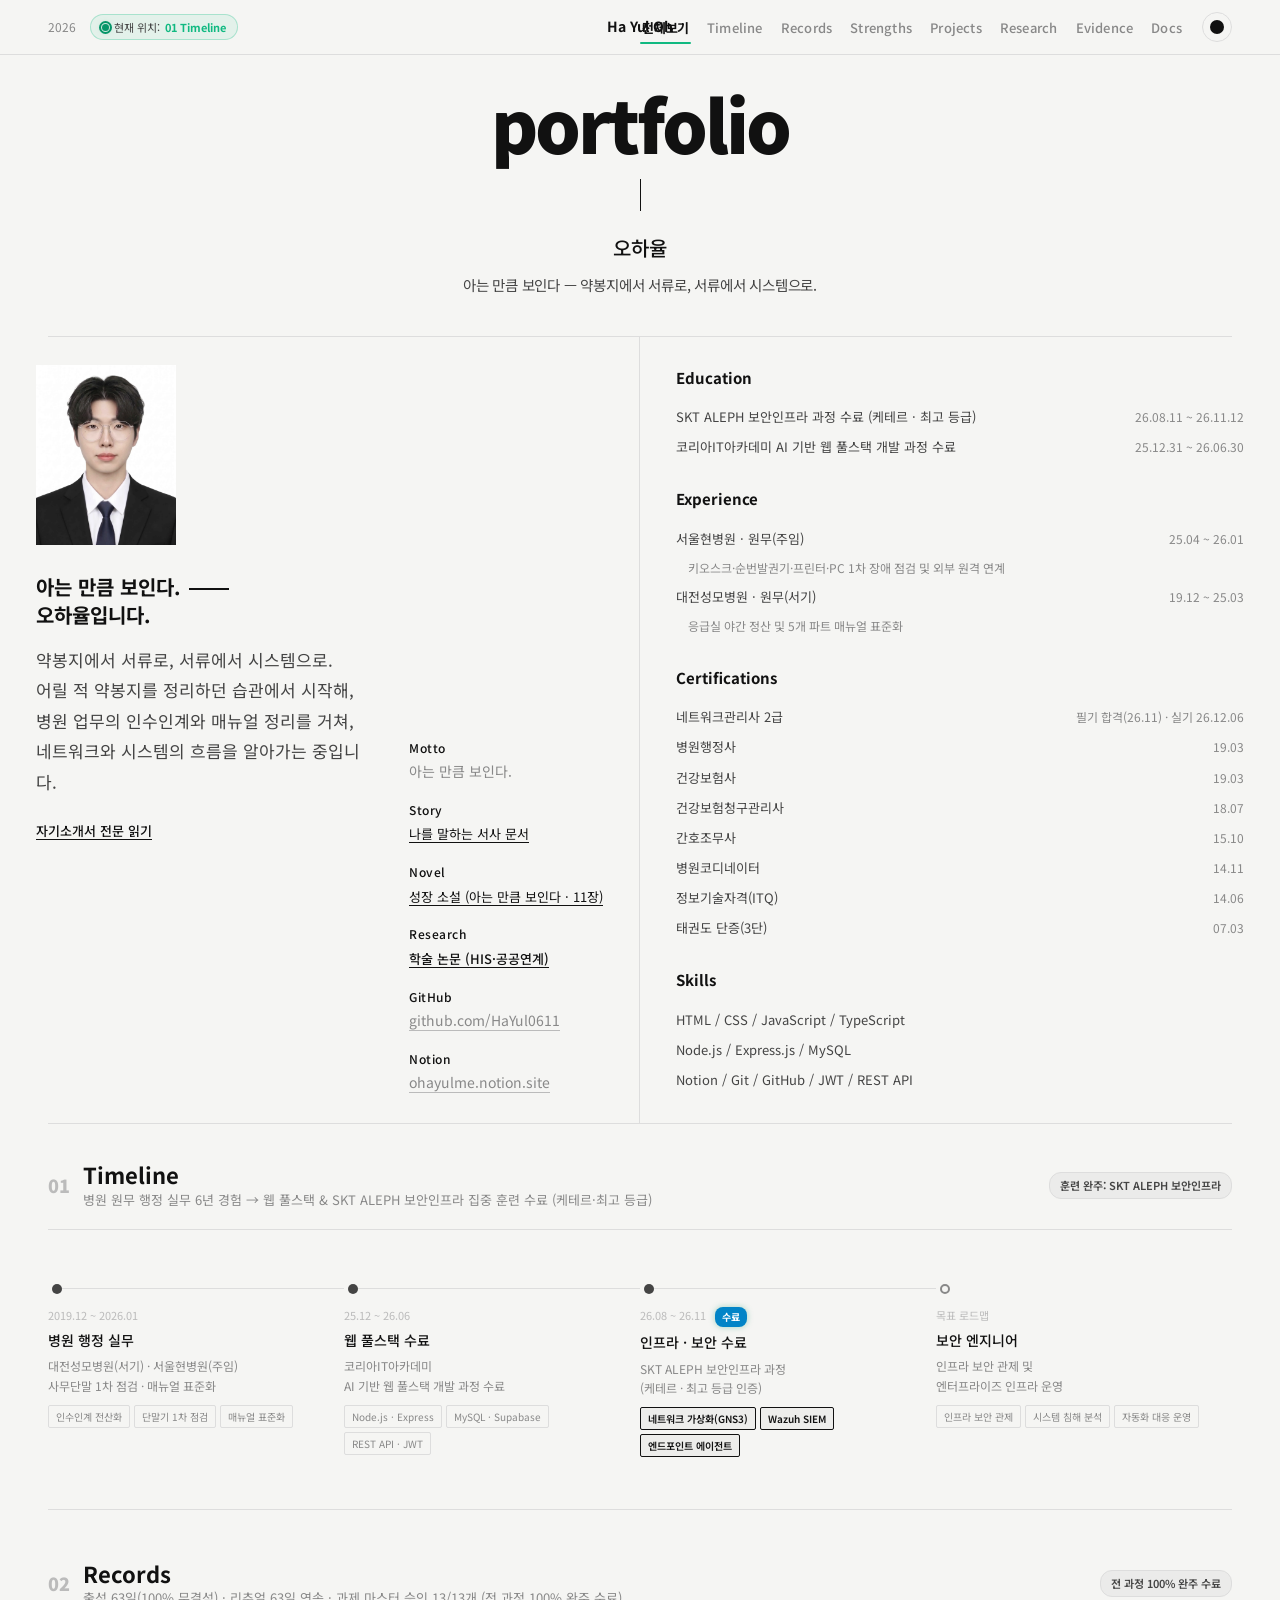
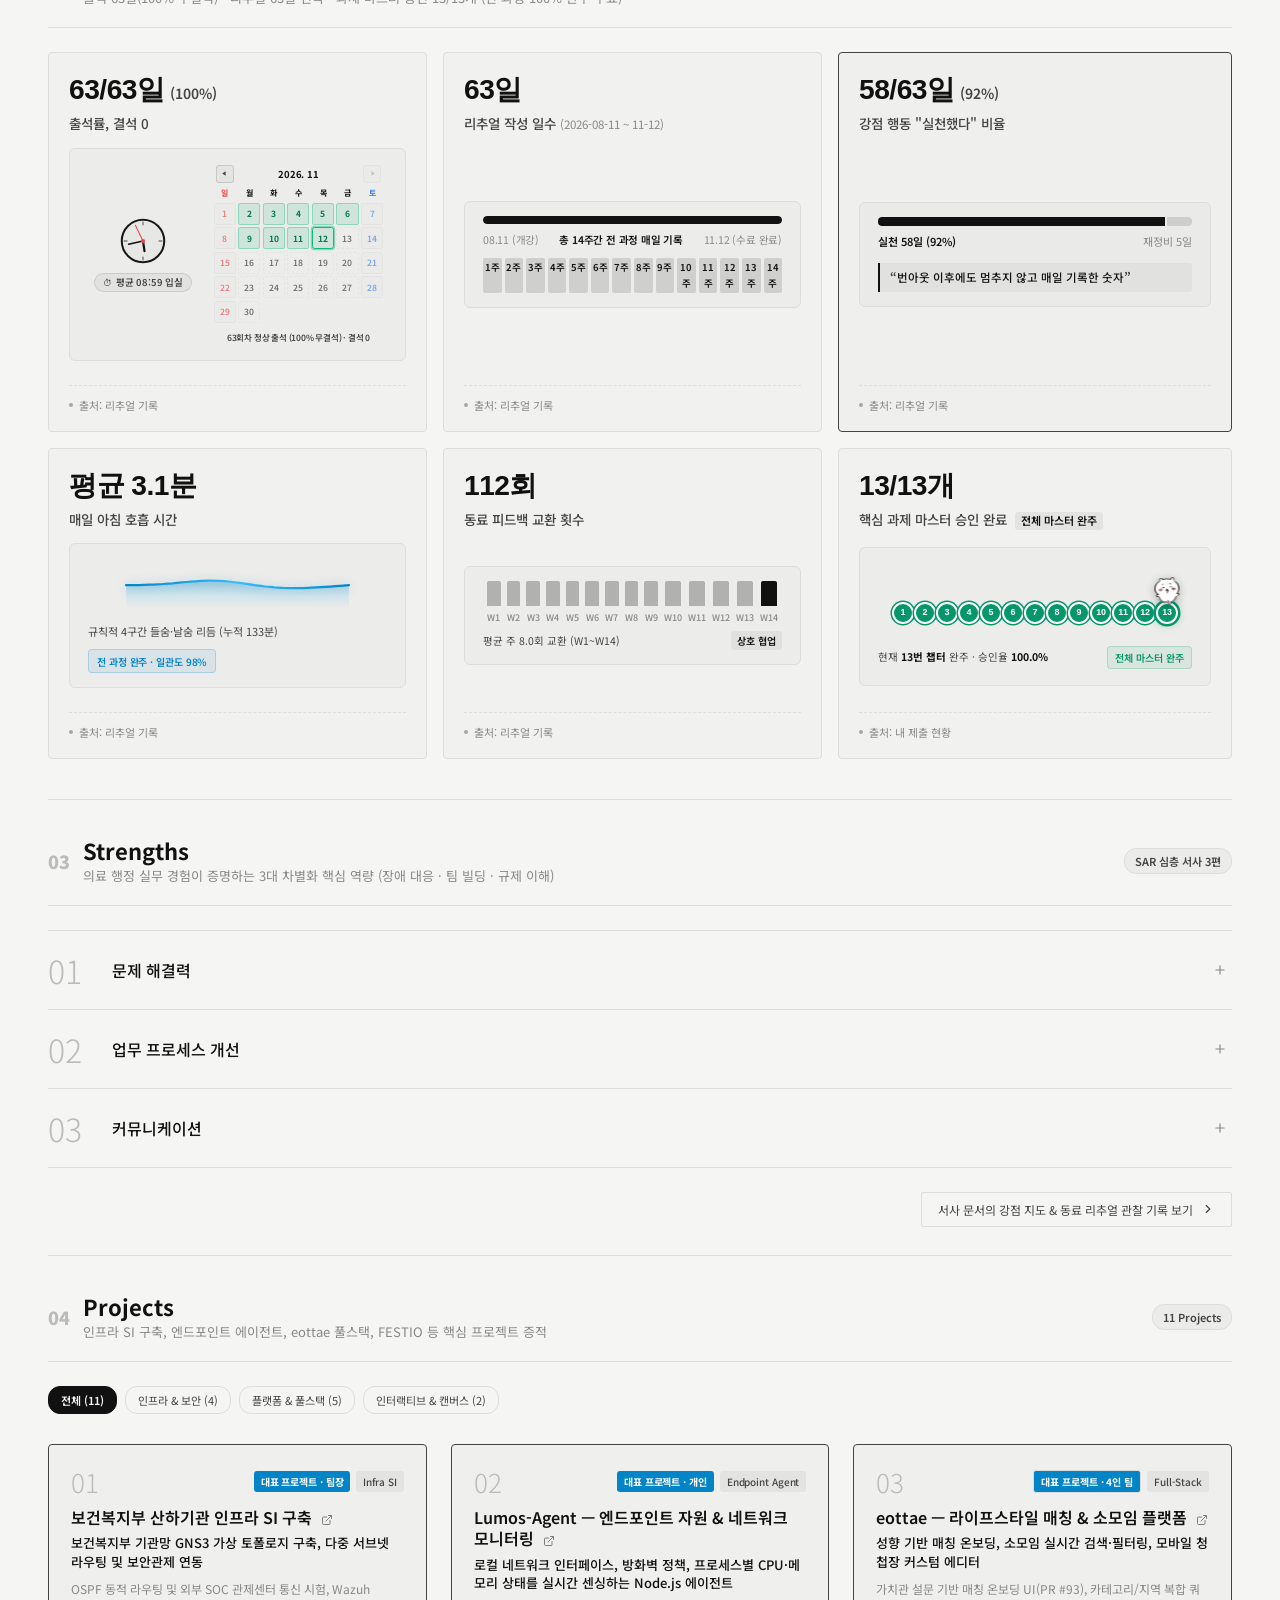
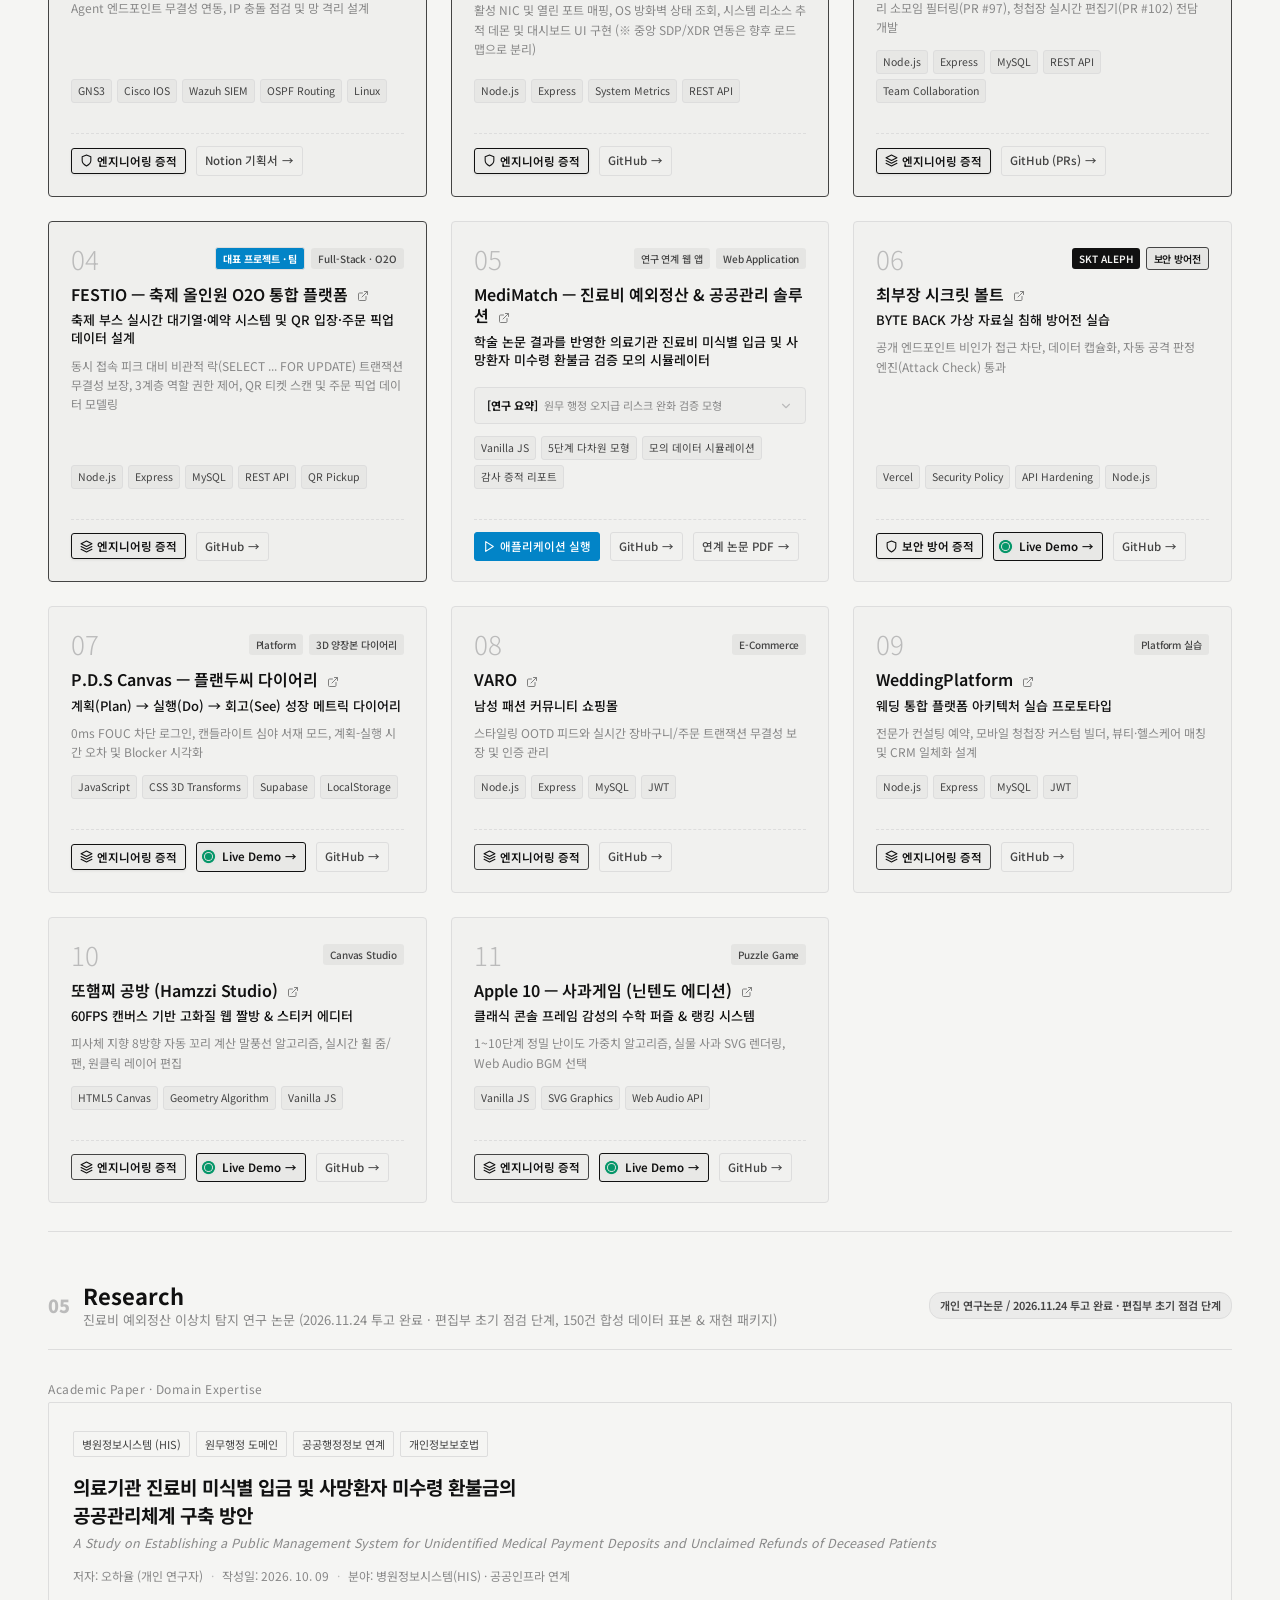
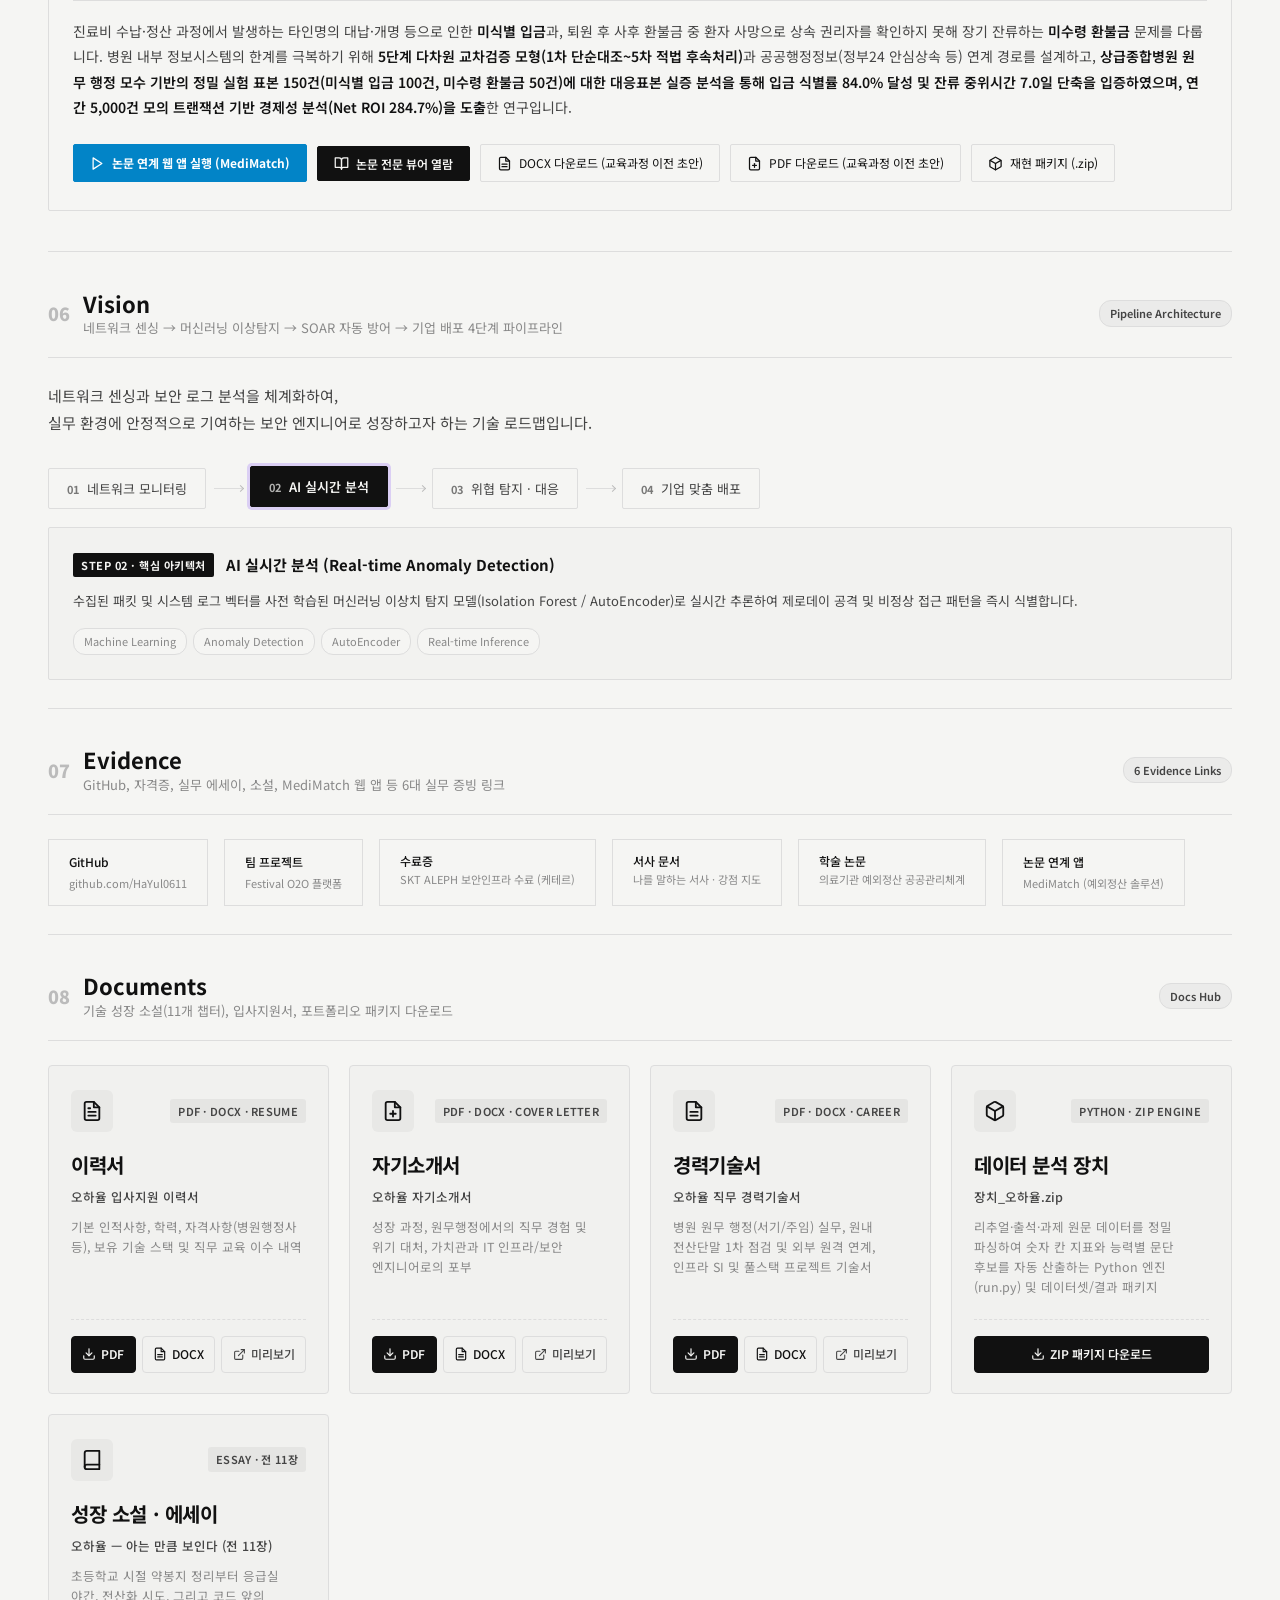
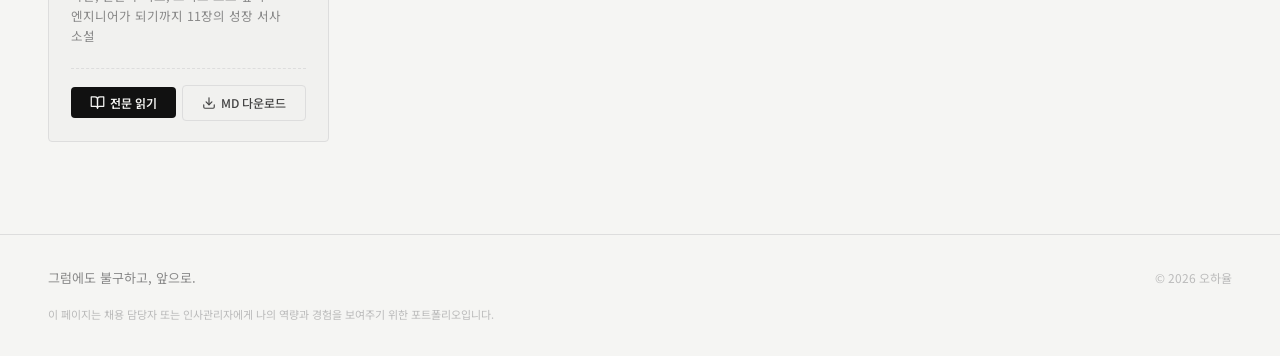
==== commit ae5e799a: "docs: synchronize public portfolio and research status (2026.11.24 submission stage)" ====
--- a/index.html
+++ b/index.html
@@ -1298,11 +1298,11 @@
           <span class="section-num-tag">05</span>
           <div class="section-title-wrap">
             <h2 class="section-title">Research</h2>
-            <p class="section-summary-preview">진료비 예외정산 이상치 탐지 연구 논문 (HIRA Research 투고 준비 중, 150건 합성 데이터 표본 & 재현 패키지)</p>
+            <p class="section-summary-preview">진료비 예외정산 이상치 탐지 연구 논문 (2026.11.24 투고 완료 · 편집부 초기 점검 단계, 150건 합성 데이터 표본 & 재현 패키지)</p>
           </div>
         </div>
         <div class="section-header-right">
-          <span class="section-badge">개인 연구논문 / HIRA Research 투고 준비 중</span>
+          <span class="section-badge">개인 연구논문 / 2026.11.24 투고 완료 · 편집부 초기 점검 단계</span>
         </div>
       </div>
       <div class="section-body">
@@ -1334,7 +1334,7 @@
             <p class="research-summary">
               진료비 수납·정산 과정에서 발생하는 타인명의 대납·개명 등으로 인한 <strong>미식별 입금</strong>과, 퇴원 후 사후 환불금 중 환자 사망으로 상속 권리자를 확인하지 못해 장기
               잔류하는 <strong>미수령 환불금</strong> 문제를 다룹니다. 병원 내부 정보시스템의 한계를 극복하기 위해 <strong>5단계 다차원 교차검증 모형(1차 단순대조~5차 적법 후속처리)</strong>과
-              공공행정정보(정부24 안심상속 등) 연계 경로를 설계하고, <strong>상급종합병원 모수를 모델링한 5,000건 대규모 모의 정산 트랜잭션 시뮬레이션을 통해 식별률 84.0% 달성 및 중위 잔류기간 7일로의 단축 효과를 통계적으로 실증</strong>한 연구입니다.
+              공공행정정보(정부24 안심상속 등) 연계 경로를 설계하고, <strong>상급종합병원 원무 행정 모수 기반의 정밀 실험 표본 150건(미식별 입금 100건, 미수령 환불금 50건)에 대한 대응표본 실증 분석을 통해 입금 식별률 84.0% 달성 및 잔류 중위시간 7.0일 단축을 입증하였으며, 연간 5,000건 모의 트랜잭션 기반 경제성 분석(Net ROI 284.7%)을 도출</strong>한 연구입니다.
             </p>
             <div class="research-actions">
               <a href="https://hayul0611.github.io/MediMatch/" target="_blank" rel="noopener noreferrer"
@@ -1363,7 +1363,7 @@
                   <line x1="16" y1="13" x2="8" y2="13"></line>
                   <line x1="16" y1="17" x2="8" y2="17"></line>
                 </svg>
-                <span>DOCX 다운로드</span>
+                <span>DOCX 다운로드 (교육과정 이전 초안)</span>
               </a>
               <a href="research_paper/논문_의료기관_진료비_미식별_입금_및_사망환자_미수령_환불금의_공공관리체계_구축_방안_오하율.pdf" download
                 class="research-btn" aria-label="논문 PDF 다운로드">
@@ -1374,7 +1374,7 @@
                   <line x1="12" y1="18" x2="12" y2="12"></line>
                   <line x1="9" y1="15" x2="15" y2="15"></line>
                 </svg>
-                <span>PDF 다운로드</span>
+                <span>PDF 다운로드 (교육과정 이전 초안)</span>
               </a>
               <a href="research_paper/재현패키지_오하율.zip" download class="research-btn" aria-label="재현 패키지 다운로드">
                 <svg viewBox="0 0 24 24" fill="none" stroke="currentColor" stroke-width="2" stroke-linecap="round"
@@ -2938,6 +2938,10 @@
           <a href="#paper-sec-ref" class="paper-nav-link">참고문헌</a>
         </div>
         <div class="story-modal-body paper-modal-body">
+          <!-- 역사적 공개본 안내 배너 -->
+          <div class="paper-historical-notice" style="background: rgba(2, 132, 199, 0.08); border-left: 4px solid #0284c7; padding: 12px 16px; margin: 0 0 20px 0; border-radius: 4px; font-size: 13.5px; line-height: 1.7; color: var(--text);">
+            <strong>[역사적 공개본 안내]</strong> 본 논문 전문 및 다운로드 파일은 <strong>SKT ALEPH 교육과정 중 작성한 이전 연구 초안</strong>입니다. 2026년 11월 24일 HIRA Research에 최종 제출된 비공개 투고 원고와 구분하여 교육과정 성과물로서 역사적 기록을 보존하고 있으며, 150건 실증 표본과 5,000건 모의 데이터의 명확한 구분, Log-Rank 검정 배제 및 최신 경제성 산식 등 최종 검증 기준은 <a href="research_paper/research_sync_reference.md" target="_blank" rel="noopener noreferrer" style="color: #0284c7; font-weight: 700; text-decoration: underline;">연구 기준표(research_sync_reference.md)</a>에 수록되어 있습니다.
+          </div>
 
           <!-- 논문 메타 정보 바 -->
           <div class="paper-doc-meta-bar">
@@ -3098,16 +3102,16 @@
                 “의료기관 진료비 정산에서 단일 명의 매칭 대신 HIS 다차원 식별정보(환자번호·생년월일·진료기간) 기반 5단계 예외처리 모형과 공공행정정보(사망·상속) 연계 경로를 적용하면, 미식별 입금 식별 성공률이 향상되고 사망환자 미수령 환불금 장기 잔류 및 오지급 위험을 체계적으로 통제할 수 있다.”
               </blockquote>
               <ul style="padding-left: 20px; font-size: 14px; line-height: 1.85; margin: 10px 0;">
-                <li><strong>· [가설 6.1] 미식별 입금 식별 성공률 상승 검정:</strong> 귀무가설(H0: 제안 모형의 식별 성공률 p1 ≤ 기존 방식 식별 성공률 p0)에 대해, 대립가설(H1: p1 &gt; p0)을 설정하고 2-표본 비율 Z-검정 및 카이제곱 검정을 실시한다.</li>
-                <li><strong>· [가설 6.2] 미식별 입금 처리 소요일수 단축 검정:</strong> 귀무가설(H0: 제안 모형의 평균 소요일수 μ1 ≥ 기존 방식 평균 소요일수 μ0)에 대해, 대립가설(H1: μ1 &lt; μ0)을 설정하고 대응표본 t-검정 및 표준화 효과크기(Cohen's d)를 분석한다.</li>
-                <li><strong>· [가설 6.3] 사망환자 미수령 환불금 적격 수령 확인율 향상 검정:</strong> 귀무가설(H0: 제안 모형의 적격 확인율 p1 ≤ 기존 방식 적격 확인율 p0)에 대해, 대립가설(H1: p1 &gt; p0)을 설정하고 카이제곱 검정을 실시한다.</li>
-                <li><strong>· [가설 6.4] 사망환자 미수령 환불금 평균 잔류 소요일수 단축 검정:</strong> 귀무가설(H0: 제안 모형의 잔류 소요일수 μ1 ≥ 기존 방식 잔류 소요일수 μ0)에 대해, 대립가설(H1: μ1 &lt; μ0)을 설정하고 대응표본 t-검정을 실시한다.</li>
+                <li><strong>· [가설 6.1] 미식별 입금 식별 성공률 상승 검정:</strong> 귀무가설(H0: 제안 모형의 식별 성공률 p1 ≤ 기존 방식 식별 성공률 p0)에 대해, 대립가설(H1: p1 &gt; p0)을 설정하고 대응표본 이분형 비율 검정인 맥니마 검정(McNemar's test for paired binary proportions)을 실시한다.</li>
+                <li><strong>· [가설 6.2] 미식별 입금 처리 소요일수 단축 검정:</strong> 귀무가설(H0: 제안 모형의 평균 소요일수 μ1 ≥ 기존 방식 평균 소요일수 μ0)에 대해, 대립가설(H1: μ1 &lt; μ0)을 설정하고 대응표본 t-검정 및 대응표본 표준화 효과크기(Cohen's dz)를 분석한다.</li>
+                <li><strong>· [가설 6.3] 사망환자 미수령 환불금 적격 수령 확인율 향상 검정:</strong> 귀무가설(H0: 제안 모형의 적격 확인율 p1 ≤ 기존 방식 적격 확인율 p0)에 대해, 대립가설(H1: p1 &gt; p0)을 설정하고 맥니마 대응표본 검정(McNemar's test)을 실시한다.</li>
+                <li><strong>· [가설 6.4] 사망환자 미수령 환불금 평균 잔류 소요일수 단축 검정:</strong> 귀무가설(H0: 제안 모형의 잔류 소요일수 μ1 ≥ 기존 방식 잔류 소요일수 μ0)에 대해, 대립가설(H1: μ1 &lt; μ0)을 설정하고 대응표본 t-검정 및 대응표본 표준화 효과크기(Cohen's dz)를 실시한다.</li>
               </ul>
             </div>
             <div class="paper-theory-card">
               <h5 class="paper-sub-heading">4. 통계적 적합성 검증 및 분석 절차</h5>
               <p>제작된 시뮬레이션 모델의 데이터 적격성과 예측 일반화 성능을 객관적으로 입증하기 위해 다음과 같은 단계적 통계 분석 절차를 수립하였다. 첫째, 모델의 일반화 성능과 과대적합(Overfitting)·과소적합(Underfitting) 여부를 평가하기 위하여 5-Fold 계층화 교차검증(Stratified Cross Validation)을 실시하였다. 훈련 데이터(80%)와 검증 데이터(20%)의 성능을 교차 평가하고, 일반화 격차(Generalization Gap)를 산출하여 모델 적격성을 검증하였다.</p>
-              <p style="margin-top: 10px;">둘째, 제안 모형의 개선 효과를 실증하기 위해 2-표본 비율 Z-검정(Two-Proportion Z-Test), 대응표본 t-검정(Paired Samples t-test), 카이제곱(χ²) 적합도 검정을 실시하였으며, 표준화 효과크기 Cohen’s d를 산출하였다. 셋째, 모델의 종단적 효과와 영향 요인을 규명하기 위하여 카플란-마이어(Kaplan-Meier) 생존분석 및 Log-Rank 검정, 다중 로지스틱 회귀분석(Multivariate Logistic Regression) 승산비(Odds Ratio) 분석, 1,000회 반복 비모수 부트스트랩(Bootstrap Resampling, B=1,000) BCa 95% 신뢰구간 검정, 대학병원 경제성 ROI 분석을 실시하였다.</p>
+              <p style="margin-top: 10px;">둘째, 동일한 150건 표본에 대한 제안 모형의 개선 효과를 실증하기 위해 범주형 식별률 지표는 맥니마 검정(McNemar's test for paired binary proportions)을, 연속형 처리 소요일수 지표는 대응표본 t-검정(Paired Samples t-test) 및 대응표본 표준화 효과크기 Cohen’s dz (dz = D̄ / sD)를 산출하였다. 셋째, 정산 미해소 잔류 기간을 규명하기 위해 관찰 시점(240일) 기준 카플란-마이어(Kaplan-Meier) 미해소 잔류 패턴과 중위 시간(기존 미도달 &gt;240일 vs 제안 모형 7.0일)을 분석하였다(동일 표본 전후 대응 비교 특성상 독립 2표본을 가정한 Log-Rank 검정통계량은 배제함). 넷째, 개명 환자군(100% 식별)의 준완전분리(Quasi-complete Separation) 현상 진단에 따른 예외 사유별 실증 분할표 교차분석, 1,000회 반복 비모수 백분위수 부트스트랩(Non-parametric Percentile Bootstrap Resampling, B=1,000) 95% 신뢰구간 검정, 그리고 상급종합병원 연간 5,000건 트랜잭션 규모의 정밀 원가 산식 기반 경제성 및 투자회수율(Net ROI 284.7%) 분석을 실시하였다.</p>
             </div>
           </section>
 
@@ -3555,8 +3559,8 @@
             <p>정규성 가정 한계를 극복하기 위하여 1,000회 반복 비모수 백분위수 부트스트랩(Non-parametric Percentile Bootstrap Resampling, B=1,000)을 실시하였다. 입금 처리 소요일수 단축량의 95% 신뢰구간은 [118.7, 137.4]일이었으며, 사망환자 환불 소요일수 단축량의 95% 신뢰구간은 [72.0, 111.0]일, 전체 환불 소요일수 단축량의 95% 신뢰구간은 [126.1, 168.6]일로 산출되었다. 모든 신뢰구간의 하한값이 0을 현저히 상회하여 표본 오차가 아닌 견고한 개선 효과임을 통계적으로 재확증하였다.</p>
 
             <h5 class="paper-sub-heading" style="margin-top: 24px; font-size: 14.5px;">6.6 대학병원 의료행정 경제성 및 투자회수율(ROI) 분석</h5>
-            <p>상급종합병원(연간 정산 트랜잭션 5,000건 규모) 기준, 건당 수기 대조 소요시간이 4.2시간에서 자동 교차검증 적용 시 0.3시간으로 단축되어 건당 3.9시간의 절감 효과(연간 총 19,500시간 절감)가 확인되었다. 상급종합병원 원무 행정직원 평균 시간당 통상임금(21,980원)을 적용한 연간 인건비 절감액은 약 4억 2,861만 원(약 4.29억 원)으로 산출되었다.</p>
-            <p>아울러 장기 미환급금 잔류에 따른 우편 발송 및 유선 확인, 민원 응대, 상속인 소송 공탁 처리 등 부대 운영비 절감액 연간 2,500만 원을 합산한 연간 총 경제적 편익은 약 4억 5,361만 원(약 4.54억 원)에 달하였다. 시스템 초기 구축 감가상각 및 행정망 유지보수 연간 총 운영 비용(1억 1,790만 원, 약 1.18억 원)을 차감한 연간 순 편익은 3억 3,571만 원(약 3.36억 원)이었으며, 순 투자회수율(Net ROI)은 284.7%(약 285%)를 기록할 것으로 분석되었다.</p>
+            <p>상급종합병원(연간 정산 트랜잭션 5,000건 규모) 기준, 건당 수기 대조 소요시간이 4.2시간에서 자동 교차검증 적용 시 0.3시간으로 단축되어 건당 3.9시간의 절감 효과(연간 총 19,500시간 절감)가 확인되었다. 상급종합병원 원무 행정직원 평균 시급 22,000원을 적용한 연간 인건비 절감액은 4억 2,900만 원(5,000건 × 3.9시간 × 22,000원)으로 산출되었다.</p>
+            <p>아울러 장기 미환급금 잔류에 따른 우편 발송 및 유선 확인, 민원 응대, 상속인 소송 공탁 처리 등 부대 운영비 절감액 연간 2,500만 원을 합산한 연간 총 경제적 편익은 4억 5,400만 원(4억 2,900만 원 + 2,500만 원)에 달하였다. 시스템 초기 구축 감가상각비와 행정망 유지보수비를 포함한 연간 총 운영 비용 1억 1,800만 원을 차감한 연간 순편익은 3억 3,600만 원(4억 5,400만 원 - 1억 1,800만 원)이었으며, 비용 대비 순편익 비율로 정의되는 순 투자회수율(Net ROI)은 284.7%(약 285%)로 확정되었다.</p>
 
           </section>
 
@@ -3581,7 +3585,7 @@
               국고로 귀속되나 그 용도는 특정되어 있지 않다. 다만 휴면예금을 서민금융진흥원에 귀속시켜 취약계층 지원에 활용하는 「서민의 금융생활 지원에 관한 법률」의 사례처럼, 장기 미수령 환불금을 공익
               목적 기금에 귀속시켜 사회 소외계층 지원이나 공공 의료연구에 활용하는 방안도 입법적으로 검토할 여지가 있다. 이는 재산권 보호와 소멸시효, 권리자 보호를 우선 전제하는 별도 특별법이
               필요하므로, 본 연구의 범위를 넘어 후속 입법 연구의 과제로 남긴다.</p>
-            <p>본 연구에서 구현한 5단계 다차원 교차검증 예측 시뮬레이션 모델은 상급종합병원 원무 행정 모수를 반영한 5,000건 모의 트랜잭션 및 150건 합성 데이터셋 분석을 통하여, 제안 관리모형의 실무적 효과와 타당성을 통계적·시각적으로 명확하게 입증하였다. 5-Fold 계층화 교차검증을 통하여 안정적인 규칙 일관성(84.0%)을 확인하였으며, 미식별 입금 식별률 84.0% 달성과 평균 처리 소요일수 9.6일로의 단축, 사망환자 환불금 적격 확인율 80.0% 달성을 실증하였다. 아울러 카플란-마이어 분석과 분할표 교차분석, 비모수 부트스트랩 검정을 통해 미정산 잔류 기간 단축과 오지급 위험 통제 효과를 다각도로 확증하였다. 개인정보보호법상 실제 병원 EMR 원장을 직접 반출하기 어려운 제도적 환경에서, 본 연구가 제시한 시뮬레이션 검증 방법론은 의료기관과 공공행정 간 정보연계 체계의 구축 타당성을 뒷받침하는 강력한 실증적 근거가 된다.</p>
+            <p>본 연구에서 구현한 5단계 다차원 교차검증 예측 시뮬레이션 모델은 상급종합병원 원무 행정 모수 기반의 정밀 실험 표본 150건(미식별 입금 100건, 미수령 환불금 50건)에 대한 대응표본 실증 분석과 연간 5,000건 모의 트랜잭션을 기반으로 한 경제성 분석을 통하여, 제안 관리모형의 실무적 효과와 타당성을 통계적·시각적으로 명확하게 입증하였다. 5-Fold 계층화 교차검증을 통하여 안정적인 규칙 일관성(84.0%)을 확인하였으며, 미식별 입금 식별률 84.0% 달성과 평균 처리 소요일수 9.6일로의 단축, 사망환자 환불금 적격 확인율 80.0% 달성을 실증하였다. 아울러 카플란-마이어 분석과 분할표 교차분석, 비모수 부트스트랩 검정을 통해 미정산 잔류 기간 단축과 오지급 위험 통제 효과를 다각도로 확증하였다. 개인정보보호법상 실제 병원 EMR 원장을 직접 반출하기 어려운 제도적 환경에서, 본 연구가 제시한 시뮬레이션 검증 방법론은 의료기관과 공공행정 간 정보연계 체계의 구축 타당성을 뒷받침하는 강력한 실증적 근거가 된다.</p>
 
           </section>
 
